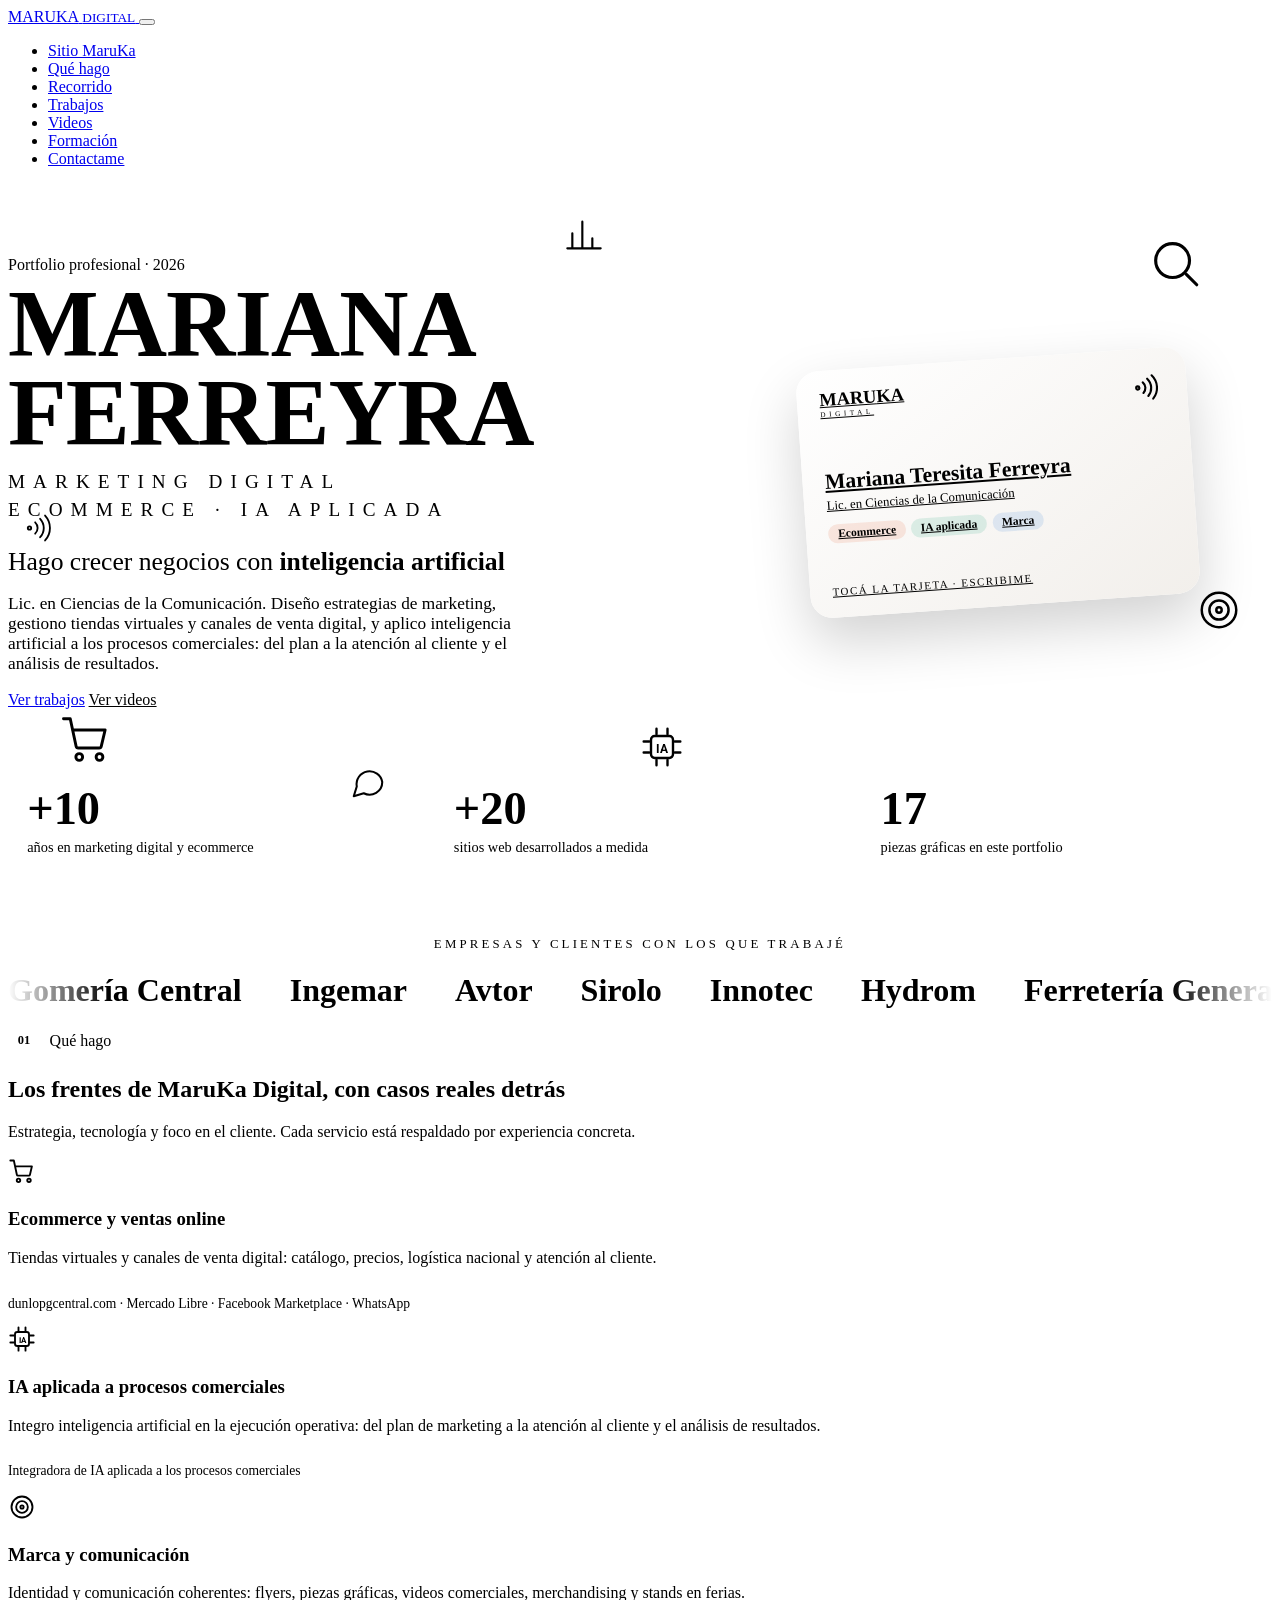
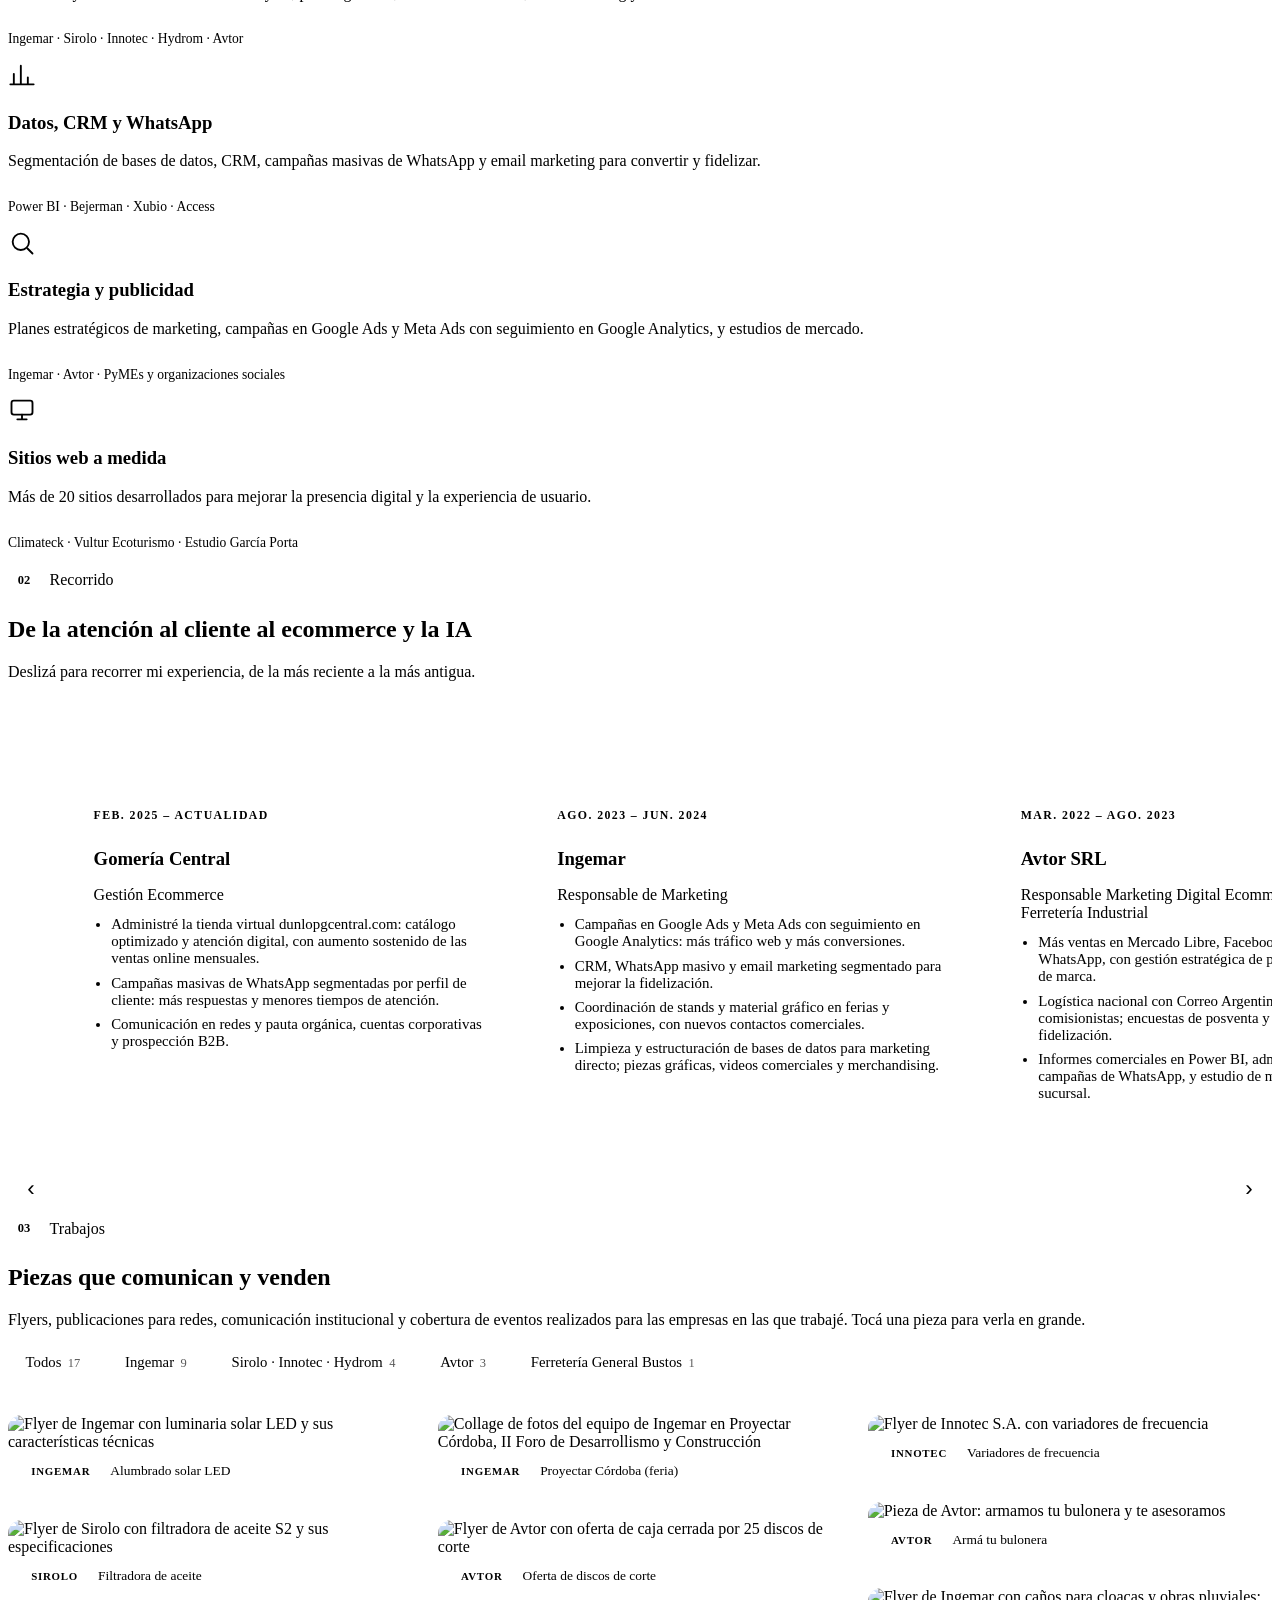
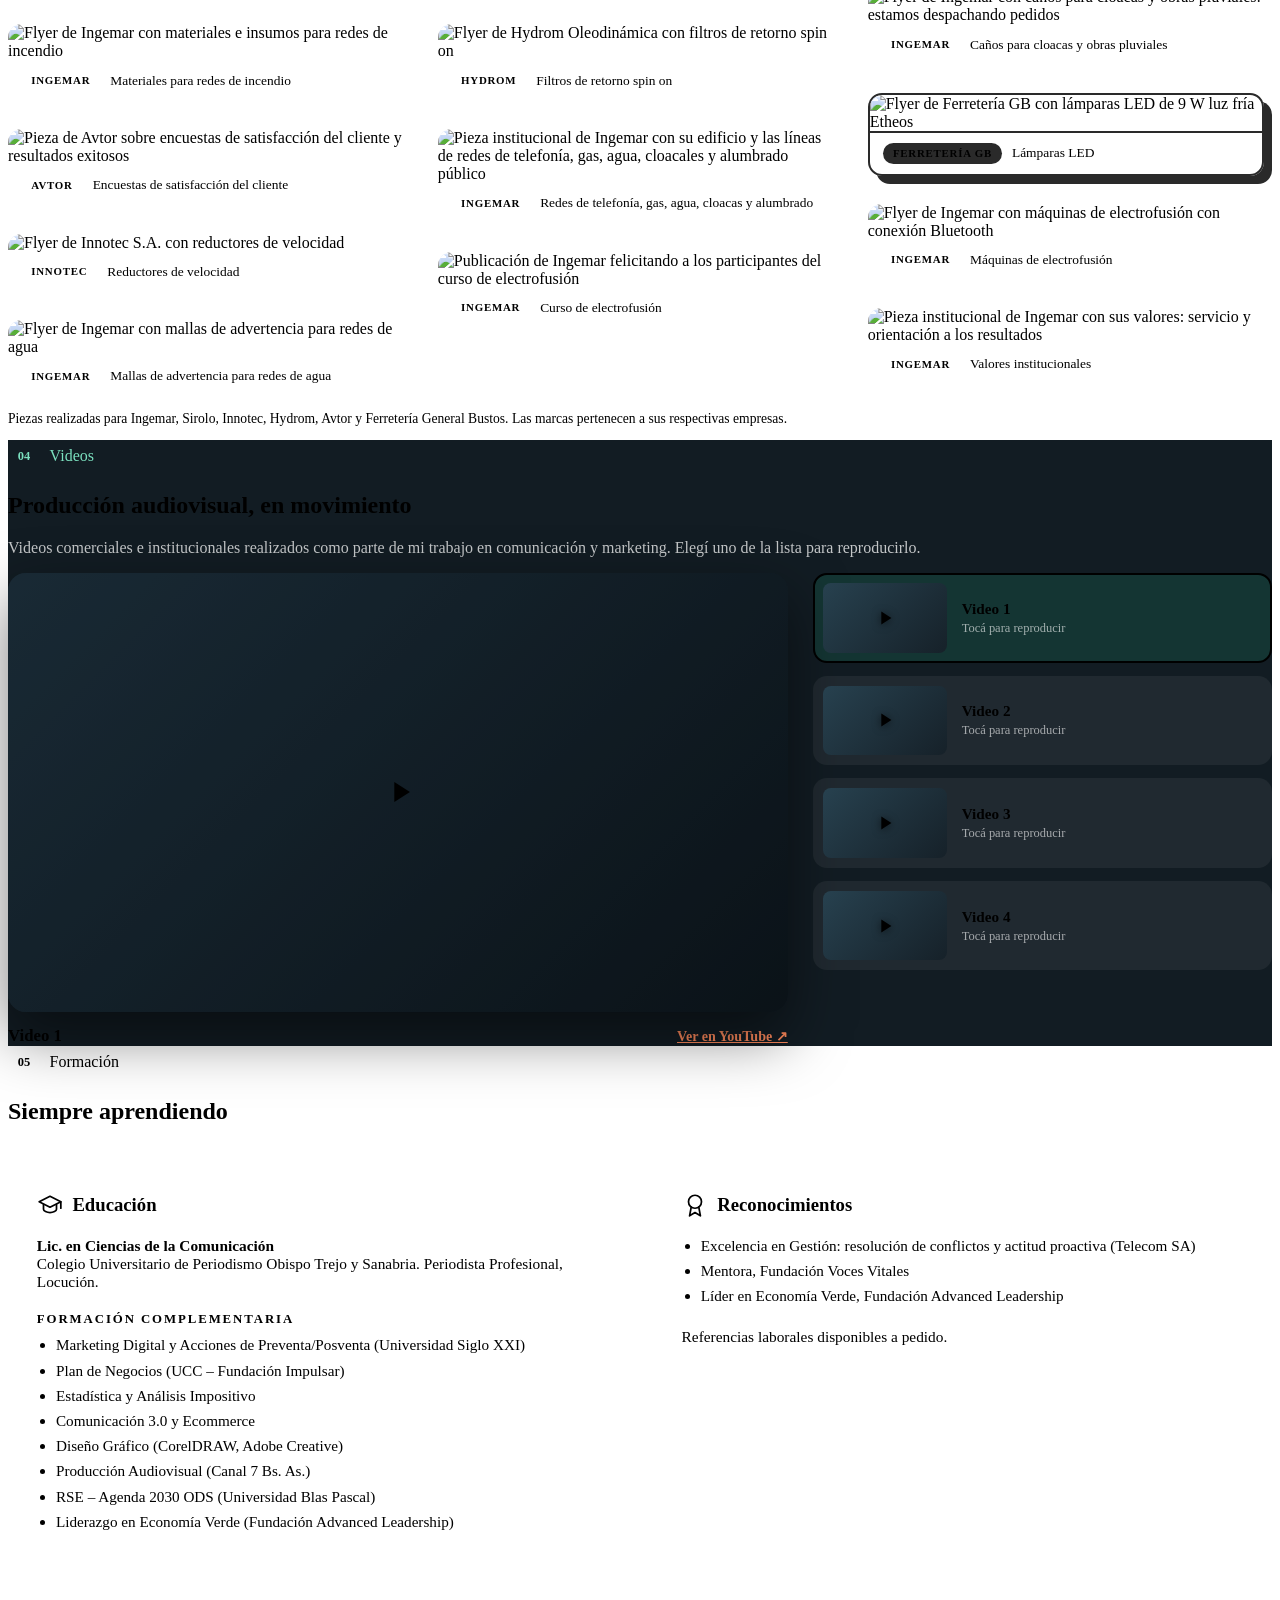
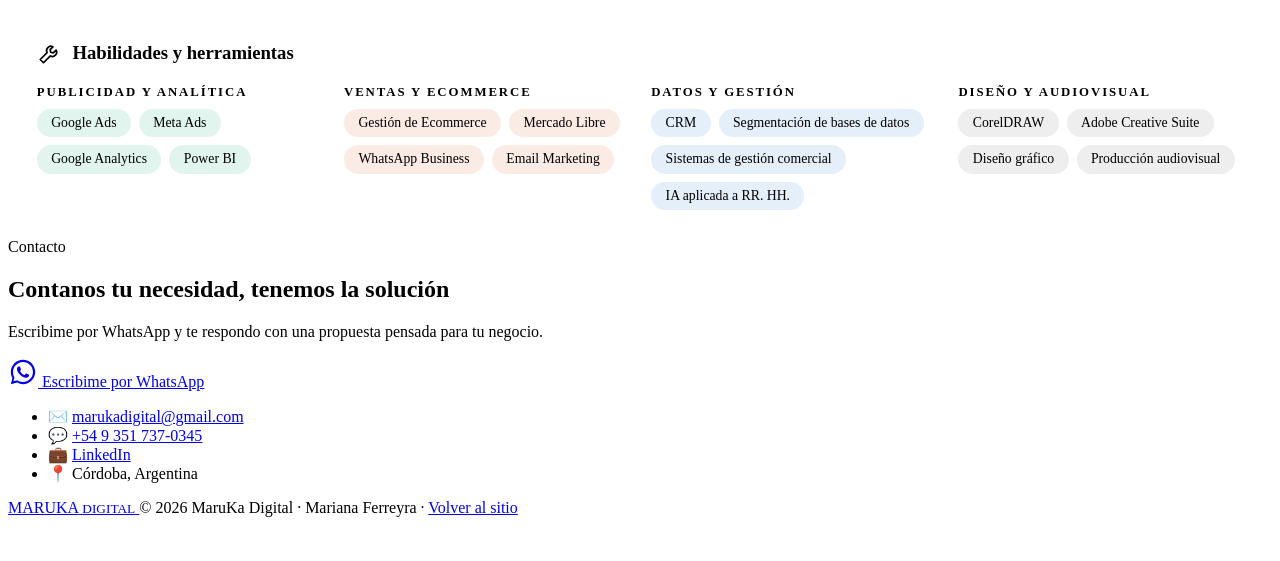
==== index.html @ 7281a9a4 "Rename portfolioOK.html to index.html" ====
<!DOCTYPE html>
<html lang="es-AR">
<head>
  <meta charset="UTF-8">
  <meta name="viewport" content="width=device-width, initial-scale=1.0">
  <title>Portfolio | Mariana Ferreyra · MaruKa Digital</title>
  <meta name="description" content="Portfolio de Mariana Teresita Ferreyra, Lic. en Ciencias de la Comunicación: ecommerce, marketing digital e inteligencia artificial aplicada a los procesos comerciales. Recorrido, trabajos y videos.">
  <meta name="theme-color" content="#1fa67a">
  <link rel="canonical" href="https://maruka.com.ar/portfolio.html">
  <link rel="icon" href="images/logo-maruka.jpg">
  <link rel="preconnect" href="https://fonts.googleapis.com">
  <link rel="preconnect" href="https://fonts.gstatic.com" crossorigin>
  <link href="https://fonts.googleapis.com/css2?family=Roboto:wght@400;500;700;800&display=swap" rel="stylesheet">
  <link rel="stylesheet" href="styles.css">
  <link rel="stylesheet" href="portfolio.css">
  <noscript><style>.aparecer { opacity: 1; transform: none; }</style></noscript>
</head>
<body>

  <!-- Íconos de línea (mismo lenguaje visual que el logo de MaruKa) -->
  <svg width="0" height="0" style="position:absolute" aria-hidden="true" focusable="false">
    <defs>
      <symbol id="i-cart" viewBox="0 0 24 24"><circle cx="9" cy="20" r="1.5"/><circle cx="18" cy="20" r="1.5"/><path d="M2 3h3l2.6 12.2a1 1 0 0 0 1 .8h9.2a1 1 0 0 0 1-.8L20.5 8H6"/></symbol>
      <symbol id="i-chip" viewBox="0 0 24 24"><rect x="6" y="6" width="12" height="12" rx="2"/><path d="M9 2v3M15 2v3M9 19v3M15 19v3M2 9h3M2 15h3M19 9h3M19 15h3"/><text x="12" y="15" text-anchor="middle" font-size="6.5" font-weight="700" font-family="Roboto, Arial, sans-serif" fill="currentColor" stroke="none">IA</text></symbol>
      <symbol id="i-target" viewBox="0 0 24 24"><circle cx="12" cy="12" r="9"/><circle cx="12" cy="12" r="5"/><circle cx="12" cy="12" r="1.4"/></symbol>
      <symbol id="i-bars" viewBox="0 0 24 24"><path d="M5 20V11M11 20V4M17 20v-6M2 20h20"/></symbol>
      <symbol id="i-search" viewBox="0 0 24 24"><circle cx="11" cy="11" r="7"/><path d="M21 21l-4.3-4.3"/></symbol>
      <symbol id="i-web" viewBox="0 0 24 24"><rect x="3" y="4" width="18" height="12" rx="2"/><path d="M8 20h8M12 16v4"/></symbol>
      <symbol id="i-chat" viewBox="0 0 24 24"><path d="M21 12a8 8 0 0 1-11.7 7.1L3 21l1.9-6.2A8 8 0 1 1 21 12z"/></symbol>
      <symbol id="i-nfc" viewBox="0 0 24 24"><circle cx="6" cy="12" r="1.2"/><path d="M10 8a5.5 5.5 0 0 1 0 8M13.5 5.5a9.5 9.5 0 0 1 0 13M17 3.2a13 13 0 0 1 0 17.6"/></symbol>
      <symbol id="i-grad" viewBox="0 0 24 24"><path d="M2 9l10-5 10 5-10 5L2 9z"/><path d="M6 11.5V16c0 1.5 3 3 6 3s6-1.5 6-3v-4.5M22 9v6"/></symbol>
      <symbol id="i-medal" viewBox="0 0 24 24"><circle cx="12" cy="9" r="6"/><path d="M8.5 14L7 22l5-3 5 3-1.5-8"/></symbol>
      <symbol id="i-tools" viewBox="0 0 24 24"><path d="M14.7 6.3a4 4 0 0 0-5.4 5.4L3 18l3 3 6.3-6.3a4 4 0 0 0 5.4-5.4l-2.6 2.6-2.4-.6-.6-2.4 2.6-2.6z"/></symbol>
    </defs>
  </svg>

  <div class="progreso" id="progreso" aria-hidden="true"></div>

  <!-- ===================== HEADER ===================== -->
  <header class="header">
    <div class="contenedor nav">
      <a href="index.html" class="logo-texto" aria-label="MaruKa Digital - Volver al sitio">
        <span class="m">MARU</span><span class="k">KA</span>
        <small>DIGITAL</small>
      </a>

      <button class="hamburguesa" id="btn-menu" aria-label="Abrir menú" aria-expanded="false" aria-controls="menu">
        <span></span><span></span><span></span>
      </button>

      <ul class="menu" id="menu">
        <li><a href="index.html">Sitio MaruKa</a></li>
        <li><a href="#hago">Qué hago</a></li>
        <li><a href="#recorrido">Recorrido</a></li>
        <li><a href="#trabajos">Trabajos</a></li>
        <li><a href="#videos">Videos</a></li>
        <li><a href="#formacion">Formación</a></li>
        <li><a href="#contacto" class="btn btn-naranja">Contactame</a></li>
      </ul>
    </div>
  </header>

  <main>

    <!-- ===================== HERO ===================== -->
    <section class="p-hero" id="inicio">
      <div class="fondo-iconos" aria-hidden="true">
        <svg class="i ico" style="--x:1%;--y:52%;--s:34px;--d:0s"><use href="#i-nfc"/></svg>
        <svg class="i ico" style="--x:44%;--y:5%;--s:40px;--d:1.2s"><use href="#i-bars"/></svg>
        <svg class="i ico" style="--x:90%;--y:8%;--s:58px;--d:.6s"><use href="#i-search"/></svg>
        <svg class="i ico" style="--x:50%;--y:86%;--s:44px;--d:2s"><use href="#i-chip"/></svg>
        <svg class="i ico" style="--x:4%;--y:84%;--s:54px;--d:1.6s"><use href="#i-cart"/></svg>
        <svg class="i ico" style="--x:94%;--y:64%;--s:46px;--d:.3s"><use href="#i-target"/></svg>
        <svg class="i ico" style="--x:27%;--y:92%;--s:38px;--d:2.6s"><use href="#i-chat"/></svg>
      </div>

      <div class="contenedor p-hero-grid">
        <div>
          <span class="etiqueta">Portfolio profesional · 2026</span>
          <h1 class="nombre"><span class="n1">MARIANA</span><span class="n2">FERREYRA</span></h1>
          <p class="espaciado v">Marketing Digital</p>
          <p class="espaciado a">Ecommerce · IA aplicada</p>

          <p class="rotador" aria-hidden="true">Hago crecer negocios con <span class="palabra c-n" id="palabra">ecommerce</span></p>
          <p class="bajada">Lic. en Ciencias de la Comunicación. Diseño estrategias de marketing, gestiono tiendas virtuales y canales de venta digital, y aplico inteligencia artificial a los procesos comerciales: del plan a la atención al cliente y el análisis de resultados.</p>

          <div class="hero-botones">
            <a href="#trabajos" class="btn btn-naranja">Ver trabajos</a>
            <a href="#videos" class="btn btn-borde">Ver videos</a>
          </div>
        </div>

        <!-- Tarjeta NFC: guiño al servicio NFC de MaruKa -->
        <div class="escena-nfc">
          <div class="tarjeta-nfc atras" aria-hidden="true"></div>
          <a class="tarjeta-nfc frente" href="https://wa.me/5493517370345?text=Hola%20Mariana%2C%20vi%20tu%20portfolio" target="_blank" rel="noopener" aria-label="Tarjeta de contacto de Mariana Ferreyra: escribir por WhatsApp">
            <span class="tn-top">
              <span class="logo-mini"><span class="m">MARU</span><span class="k">KA</span><small>DIGITAL</small></span>
              <span class="nfc-wrap"><svg class="i"><use href="#i-nfc"/></svg></span>
            </span>
            <span>
              <span class="tn-nombre">Mariana Teresita Ferreyra</span>
              <span class="tn-rol">Lic. en Ciencias de la Comunicación</span>
              <span class="tn-tags"><i>Ecommerce</i><i>IA aplicada</i><i>Marca</i></span>
            </span>
            <span class="tn-pie">Tocá la tarjeta · escribime</span>
          </a>
        </div>
      </div>
    </section>

    <!-- ===================== NÚMEROS ===================== -->
    <section class="numeros">
      <div class="contenedor stats aparecer">
        <div class="stat"><strong data-cuenta="10" data-mas>10</strong><span>años en marketing digital y ecommerce</span></div>
        <div class="stat"><strong data-cuenta="20" data-mas>20</strong><span>sitios web desarrollados a medida</span></div>
        <div class="stat"><strong data-cuenta="17">17</strong><span>piezas gráficas en este portfolio</span></div>
      </div>
    </section>

    <!-- ===================== CINTA DE EMPRESAS ===================== -->
    <section class="cinta" aria-label="Empresas y clientes con los que trabajé">
      <p class="rotulo">Empresas y clientes con los que trabajé</p>
      <div class="cinta-ventana">
        <div class="cinta-pista" id="cinta-pista">
          <span>Gomería Central</span>
          <span>Ingemar</span>
          <span>Avtor</span>
          <span>Sirolo</span>
          <span>Innotec</span>
          <span>Hydrom</span>
          <span>Ferretería General Bustos</span>
          <span>Telecom SA</span>
        </div>
      </div>
    </section>

    <!-- ===================== QUÉ HAGO ===================== -->
    <section class="seccion" id="hago">
      <div class="contenedor">
        <div class="titulo-seccion aparecer">
          <span class="etiqueta num"><b>01</b> Qué hago</span>
          <h2>Los frentes de MaruKa Digital, con <span class="resalte-n">casos reales</span> detrás</h2>
          <p>Estrategia, tecnología y foco en el cliente. Cada servicio está respaldado por experiencia concreta.</p>
        </div>

        <div class="grilla-servicios">
          <article class="tarjeta aparecer">
            <div class="icono" aria-hidden="true"><svg class="i"><use href="#i-cart"/></svg></div>
            <h3>Ecommerce y ventas online</h3>
            <p>Tiendas virtuales y canales de venta digital: catálogo, precios, logística nacional y atención al cliente.</p>
            <p class="donde">dunlopgcentral.com · Mercado Libre · Facebook Marketplace · WhatsApp</p>
          </article>

          <article class="tarjeta aparecer">
            <div class="icono" aria-hidden="true"><svg class="i"><use href="#i-chip"/></svg></div>
            <h3>IA aplicada a procesos comerciales</h3>
            <p>Integro inteligencia artificial en la ejecución operativa: del plan de marketing a la atención al cliente y el análisis de resultados.</p>
            <p class="donde">Integradora de IA aplicada a los procesos comerciales</p>
          </article>

          <article class="tarjeta aparecer">
            <div class="icono" aria-hidden="true"><svg class="i"><use href="#i-target"/></svg></div>
            <h3>Marca y comunicación</h3>
            <p>Identidad y comunicación coherentes: flyers, piezas gráficas, videos comerciales, merchandising y stands en ferias.</p>
            <p class="donde">Ingemar · Sirolo · Innotec · Hydrom · Avtor</p>
          </article>

          <article class="tarjeta aparecer">
            <div class="icono" aria-hidden="true"><svg class="i"><use href="#i-bars"/></svg></div>
            <h3>Datos, CRM y WhatsApp</h3>
            <p>Segmentación de bases de datos, CRM, campañas masivas de WhatsApp y email marketing para convertir y fidelizar.</p>
            <p class="donde">Power BI · Bejerman · Xubio · Access</p>
          </article>

          <article class="tarjeta aparecer">
            <div class="icono" aria-hidden="true"><svg class="i"><use href="#i-search"/></svg></div>
            <h3>Estrategia y publicidad</h3>
            <p>Planes estratégicos de marketing, campañas en Google Ads y Meta Ads con seguimiento en Google Analytics, y estudios de mercado.</p>
            <p class="donde">Ingemar · Avtor · PyMEs y organizaciones sociales</p>
          </article>

          <article class="tarjeta aparecer">
            <div class="icono" aria-hidden="true"><svg class="i"><use href="#i-web"/></svg></div>
            <h3>Sitios web a medida</h3>
            <p>Más de 20 sitios desarrollados para mejorar la presencia digital y la experiencia de usuario.</p>
            <p class="donde">Climateck · Vultur Ecoturismo · Estudio García Porta</p>
          </article>
        </div>
      </div>
    </section>

    <!-- ===================== RECORRIDO ===================== -->
    <section class="seccion alt" id="recorrido">
      <div class="contenedor">
        <div class="titulo-seccion aparecer">
          <span class="etiqueta num"><b>02</b> Recorrido</span>
          <h2>De la atención al cliente al <span class="resalte-v">ecommerce</span> y la <span class="resalte-a">IA</span></h2>
          <p>Deslizá para recorrer mi experiencia, de la más reciente a la más antigua.</p>
        </div>
      </div>

      <div class="riel" id="riel" tabindex="0" role="region" aria-label="Experiencia profesional, deslizable">
          <article class="hito-r">
            <span class="anio">2025</span>
            <span class="fecha">Feb. 2025 – Actualidad</span>
            <h3>Gomería Central</h3>
            <p class="cargo">Gestión Ecommerce</p>
            <ul>
              <li>Administré la tienda virtual dunlopgcentral.com: catálogo optimizado y atención digital, con aumento sostenido de las ventas online mensuales.</li>
              <li>Campañas masivas de WhatsApp segmentadas por perfil de cliente: más respuestas y menores tiempos de atención.</li>
              <li>Comunicación en redes y pauta orgánica, cuentas corporativas y prospección B2B.</li>
            </ul>
          </article>

          <article class="hito-r">
            <span class="anio">2023</span>
            <span class="fecha">Ago. 2023 – Jun. 2024</span>
            <h3>Ingemar</h3>
            <p class="cargo">Responsable de Marketing</p>
            <ul>
              <li>Campañas en Google Ads y Meta Ads con seguimiento en Google Analytics: más tráfico web y más conversiones.</li>
              <li>CRM, WhatsApp masivo y email marketing segmentado para mejorar la fidelización.</li>
              <li>Coordinación de stands y material gráfico en ferias y exposiciones, con nuevos contactos comerciales.</li>
              <li>Limpieza y estructuración de bases de datos para marketing directo; piezas gráficas, videos comerciales y merchandising.</li>
            </ul>
          </article>

          <article class="hito-r">
            <span class="anio">2022</span>
            <span class="fecha">Mar. 2022 – Ago. 2023</span>
            <h3>Avtor SRL</h3>
            <p class="cargo">Responsable Marketing Digital Ecommerce · Bulonera y Ferretería Industrial</p>
            <ul>
              <li>Más ventas en Mercado Libre, Facebook Marketplace y WhatsApp, con gestión estratégica de precios y comunicación de marca.</li>
              <li>Logística nacional con Correo Argentino, Andreani y comisionistas; encuestas de posventa y acciones de fidelización.</li>
              <li>Informes comerciales en Power BI, administración del CRM y campañas de WhatsApp, y estudio de mercado para una nueva sucursal.</li>
            </ul>
          </article>

          <article class="hito-r">
            <span class="anio">2020</span>
            <span class="fecha">Ago. 2020 – Dic. 2021</span>
            <h3>Sirolo SA · Innotec SA · Hydrom SRL</h3>
            <p class="cargo">Marketing Digital Ecommerce</p>
            <ul>
              <li>Identidad de marca y presencia digital: flyers, videos comerciales y actualización constante de la web.</li>
              <li>Atención personalizada y gestión de base de datos en Bejerman para retener a las grandes cuentas.</li>
              <li>Logística nacional con Correo Argentino y Andreani.</li>
            </ul>
          </article>

          <article class="hito-r">
            <span class="anio">2018</span>
            <span class="fecha">2018 – Ago. 2020</span>
            <h3>Ferretería General Bustos</h3>
            <p class="cargo">Distribuidora Ferretera PZ · Marketing Digital Ecommerce</p>
            <ul>
              <li>Estrategia de precios y gestión del sistema Xubio para aumentar la rentabilidad.</li>
              <li>Flyers y comunicación visual coherente que elevaron la conversión de las campañas promocionales.</li>
              <li>Coordinación de envíos nacionales con Correo Argentino y Andreani.</li>
            </ul>
          </article>

          <article class="hito-r">
            <span class="anio">2012</span>
            <span class="fecha">2012 – Actualidad</span>
            <h3>Maruka Digital</h3>
            <p class="cargo">Consultora freelance en Comunicación y Marketing Digital, en paralelo a roles de dependencia</p>
            <ul>
              <li>Sitios web a medida para más de 20 clientes (Climateck, Vultur Ecoturismo, Estudio García Porta, entre otros).</li>
              <li>Planes estratégicos de comunicación y marketing para PyMEs y organizaciones sociales, con mejora del engagement digital.</li>
              <li>CRM y bases de datos en Access para Industrias Sur; manuales de roles, funciones y procedimientos.</li>
            </ul>
          </article>

          <article class="hito-r">
            <span class="anio">1996</span>
            <span class="fecha">1996 – 2011</span>
            <h3>Telecom SA</h3>
            <p class="cargo">Sector Administrativo / Atención al Cliente</p>
            <ul>
              <li>Auditoría y distribución logística nacional, con análisis estadístico y reportes que redujeron errores.</li>
              <li>Proyectos de mejora continua: Voz del Cliente, Equipo de Calidad y Focus Comunicacional.</li>
              <li>Sistemas en Access para automatizar reportes y reducir el tiempo de procesamiento.</li>
            </ul>
          </article>
      </div>

      <div class="contenedor">
        <div class="riel-controles">
          <button type="button" id="riel-ant" aria-label="Anterior">‹</button>
          <div class="riel-barra" aria-hidden="true"><i id="riel-prog"></i></div>
          <button type="button" id="riel-sig" aria-label="Siguiente">›</button>
        </div>
      </div>
    </section>

    <!-- ===================== TRABAJOS ===================== -->
    <section class="seccion" id="trabajos">
      <div class="contenedor">
        <div class="titulo-seccion aparecer">
          <span class="etiqueta num"><b>03</b> Trabajos</span>
          <h2>Piezas que <span class="resalte-n">comunican</span> y venden</h2>
          <p>Flyers, publicaciones para redes, comunicación institucional y cobertura de eventos realizados para las empresas en las que trabajé. Tocá una pieza para verla en grande.</p>
        </div>

        <div class="filtros" role="group" aria-label="Filtrar trabajos por empresa">
          <button type="button" class="filtro" data-filtro="todos" aria-pressed="true">Todos</button>
          <button type="button" class="filtro" data-filtro="ingemar" aria-pressed="false">Ingemar</button>
          <button type="button" class="filtro" data-filtro="innotec" aria-pressed="false">Sirolo · Innotec · Hydrom</button>
          <button type="button" class="filtro" data-filtro="avtor" aria-pressed="false">Avtor</button>
          <button type="button" class="filtro" data-filtro="gb" aria-pressed="false">Ferretería General Bustos</button>
        </div>

        <div class="galeria" id="galeria">
          <button type="button" class="pieza" data-cat="ingemar" data-titulo="Ingemar · Alumbrado solar LED">
            <img src="images/portfolio/ingemar-solar-led.jpg" width="559" height="559" loading="lazy" alt="Flyer de Ingemar con luminaria solar LED y sus características técnicas">
            <span class="pie-pieza"><b class="chip-emp">Ingemar</b><span>Alumbrado solar LED</span></span>
          </button>
          <button type="button" class="pieza" data-cat="innotec" data-titulo="Sirolo · Filtradora de aceite">
            <img src="images/portfolio/sirolo-filtradora-aceite.jpg" width="1080" height="1080" loading="lazy" alt="Flyer de Sirolo con filtradora de aceite S2 y sus especificaciones">
            <span class="pie-pieza"><b class="chip-emp">Sirolo</b><span>Filtradora de aceite</span></span>
          </button>
          <button type="button" class="pieza" data-cat="ingemar" data-titulo="Ingemar · Materiales para redes de incendio">
            <img src="images/portfolio/ingemar-redes-incendio.jpg" width="560" height="563" loading="lazy" alt="Flyer de Ingemar con materiales e insumos para redes de incendio">
            <span class="pie-pieza"><b class="chip-emp">Ingemar</b><span>Materiales para redes de incendio</span></span>
          </button>
          <button type="button" class="pieza" data-cat="avtor" data-titulo="Avtor · Encuestas de satisfacción del cliente">
            <img src="images/portfolio/avtor-encuestas-satisfaccion.jpg" width="456" height="455" loading="lazy" alt="Pieza de Avtor sobre encuestas de satisfacción del cliente y resultados exitosos">
            <span class="pie-pieza"><b class="chip-emp">Avtor</b><span>Encuestas de satisfacción del cliente</span></span>
          </button>
          <button type="button" class="pieza" data-cat="innotec" data-titulo="Innotec · Reductores de velocidad">
            <img src="images/portfolio/innotec-reductores-velocidad.jpg" width="1080" height="1080" loading="lazy" alt="Flyer de Innotec S.A. con reductores de velocidad">
            <span class="pie-pieza"><b class="chip-emp">Innotec</b><span>Reductores de velocidad</span></span>
          </button>
          <button type="button" class="pieza" data-cat="ingemar" data-titulo="Ingemar · Mallas de advertencia para redes de agua">
            <img src="images/portfolio/ingemar-mallas-advertencia.jpg" width="559" height="558" loading="lazy" alt="Flyer de Ingemar con mallas de advertencia para redes de agua">
            <span class="pie-pieza"><b class="chip-emp">Ingemar</b><span>Mallas de advertencia para redes de agua</span></span>
          </button>
          <button type="button" class="pieza" data-cat="ingemar" data-titulo="Ingemar · Proyectar Córdoba, Foro de Desarrollismo y Construcción">
            <img src="images/portfolio/ingemar-proyectar-cordoba.jpg" width="1080" height="1080" loading="lazy" alt="Collage de fotos del equipo de Ingemar en Proyectar Córdoba, II Foro de Desarrollismo y Construcción">
            <span class="pie-pieza"><b class="chip-emp">Ingemar</b><span>Proyectar Córdoba (feria)</span></span>
          </button>
          <button type="button" class="pieza" data-cat="avtor" data-titulo="Avtor · Oferta de discos de corte">
            <img src="images/portfolio/avtor-discos-oferta.jpg" width="611" height="615" loading="lazy" alt="Flyer de Avtor con oferta de caja cerrada por 25 discos de corte">
            <span class="pie-pieza"><b class="chip-emp">Avtor</b><span>Oferta de discos de corte</span></span>
          </button>
          <button type="button" class="pieza" data-cat="innotec" data-titulo="Hydrom · Filtros de retorno spin on">
            <img src="images/portfolio/hydrom-filtros-retorno.jpg" width="1080" height="1080" loading="lazy" alt="Flyer de Hydrom Oleodinámica con filtros de retorno spin on">
            <span class="pie-pieza"><b class="chip-emp">Hydrom</b><span>Filtros de retorno spin on</span></span>
          </button>
          <button type="button" class="pieza" data-cat="ingemar" data-titulo="Ingemar · Redes de telefonía, gas, agua, cloacas y alumbrado público">
            <img src="images/portfolio/ingemar-redes-servicios.jpg" width="562" height="561" loading="lazy" alt="Pieza institucional de Ingemar con su edificio y las líneas de redes de telefonía, gas, agua, cloacales y alumbrado público">
            <span class="pie-pieza"><b class="chip-emp">Ingemar</b><span>Redes de telefonía, gas, agua, cloacas y alumbrado</span></span>
          </button>
          <button type="button" class="pieza" data-cat="ingemar" data-titulo="Ingemar · Curso de electrofusión">
            <img src="images/portfolio/ingemar-curso-electrofusion.jpg" width="555" height="563" loading="lazy" alt="Publicación de Ingemar felicitando a los participantes del curso de electrofusión">
            <span class="pie-pieza"><b class="chip-emp">Ingemar</b><span>Curso de electrofusión</span></span>
          </button>
          <button type="button" class="pieza" data-cat="innotec" data-titulo="Innotec · Variadores de frecuencia">
            <img src="images/portfolio/innotec-variadores-frecuencia.jpg" width="1080" height="1080" loading="lazy" alt="Flyer de Innotec S.A. con variadores de frecuencia">
            <span class="pie-pieza"><b class="chip-emp">Innotec</b><span>Variadores de frecuencia</span></span>
          </button>
          <button type="button" class="pieza" data-cat="avtor" data-titulo="Avtor · Armá tu bulonera y te asesoramos">
            <img src="images/portfolio/avtor-bulonera.jpg" width="447" height="395" loading="lazy" alt="Pieza de Avtor: armamos tu bulonera y te asesoramos">
            <span class="pie-pieza"><b class="chip-emp">Avtor</b><span>Armá tu bulonera</span></span>
          </button>
          <button type="button" class="pieza" data-cat="ingemar" data-titulo="Ingemar · Caños para cloacas y obras pluviales">
            <img src="images/portfolio/ingemar-canos-despacho.jpg" width="553" height="553" loading="lazy" alt="Flyer de Ingemar con caños para cloacas y obras pluviales: estamos despachando pedidos">
            <span class="pie-pieza"><b class="chip-emp">Ingemar</b><span>Caños para cloacas y obras pluviales</span></span>
          </button>
          <button type="button" class="pieza" data-cat="gb" data-titulo="Ferretería General Bustos · Lámparas LED">
            <img src="images/portfolio/ferreteria-gb-lamparas-led.jpg" width="558" height="547" loading="lazy" alt="Flyer de Ferretería GB con lámparas LED de 9 W luz fría Etheos">
            <span class="pie-pieza"><b class="chip-emp">Ferretería GB</b><span>Lámparas LED</span></span>
          </button>
          <button type="button" class="pieza" data-cat="ingemar" data-titulo="Ingemar · Máquinas de electrofusión">
            <img src="images/portfolio/ingemar-maquinas-electrofusion.jpg" width="560" height="557" loading="lazy" alt="Flyer de Ingemar con máquinas de electrofusión con conexión Bluetooth">
            <span class="pie-pieza"><b class="chip-emp">Ingemar</b><span>Máquinas de electrofusión</span></span>
          </button>
          <button type="button" class="pieza" data-cat="ingemar" data-titulo="Ingemar · Valores institucionales">
            <img src="images/portfolio/ingemar-valores.jpg" width="561" height="560" loading="lazy" alt="Pieza institucional de Ingemar con sus valores: servicio y orientación a los resultados">
            <span class="pie-pieza"><b class="chip-emp">Ingemar</b><span>Valores institucionales</span></span>
          </button>
        </div>
        <p class="nota-galeria">Piezas realizadas para Ingemar, Sirolo, Innotec, Hydrom, Avtor y Ferretería General Bustos. Las marcas pertenecen a sus respectivas empresas.</p>
      </div>
    </section>

    <!-- ===================== VIDEOS ===================== -->
    <section class="seccion cine" id="videos">
      <div class="contenedor">
        <div class="titulo-seccion aparecer">
          <span class="etiqueta num"><b>04</b> Videos</span>
          <h2>Producción audiovisual, <span class="resalte-n">en movimiento</span></h2>
          <p>Videos comerciales e institucionales realizados como parte de mi trabajo en comunicación y marketing. Elegí uno de la lista para reproducirlo.</p>
        </div>

        <div class="cine-grid">
          <div>
            <div class="escenario" id="escenario"></div>
            <div class="escenario-pie">
              <h3 id="esc-titulo">Video 1</h3>
              <a id="esc-link" href="https://www.youtube.com/watch?v=fNyZ8iuiRUo" target="_blank" rel="noopener">Ver en YouTube ↗</a>
            </div>
          </div>
          <div class="lista-videos" id="lista-videos"></div>
        </div>

        <noscript>
          <p>
            <a href="https://www.youtube.com/watch?v=fNyZ8iuiRUo">Video 1</a> ·
            <a href="https://www.youtube.com/watch?v=bjr2ndTxc5Y">Video 2</a> ·
            <a href="https://www.youtube.com/watch?v=1-YiWWEpB54&amp;list=PLLiIIien32a4uFKto8Ex1r9Xo9L8sq63g">Video 3</a> ·
            <a href="https://www.youtube.com/watch?v=DpRk0O8Tik8&amp;list=PLLiIIien32a5lxJmV0-Bqfl-3iA4ZlEX7">Video 4</a>
          </p>
        </noscript>
      </div>
    </section>

    <!-- ===================== FORMACIÓN ===================== -->
    <section class="seccion" id="formacion">
      <div class="contenedor">
        <div class="titulo-seccion aparecer">
          <span class="etiqueta num"><b>05</b> Formación</span>
          <h2>Siempre <span class="resalte-a">aprendiendo</span></h2>
        </div>

        <div class="formacion">
          <div class="bloque aparecer">
            <h3><svg class="i" aria-hidden="true"><use href="#i-grad"/></svg> Educación</h3>
            <p><strong>Lic. en Ciencias de la Comunicación</strong><br>Colegio Universitario de Periodismo Obispo Trejo y Sanabria. Periodista Profesional, Locución.</p>
            <h4>Formación complementaria</h4>
            <ul>
              <li>Marketing Digital y Acciones de Preventa/Posventa (Universidad Siglo XXI)</li>
              <li>Plan de Negocios (UCC – Fundación Impulsar)</li>
              <li>Estadística y Análisis Impositivo</li>
              <li>Comunicación 3.0 y Ecommerce</li>
              <li>Diseño Gráfico (CorelDRAW, Adobe Creative)</li>
              <li>Producción Audiovisual (Canal 7 Bs. As.)</li>
              <li>RSE – Agenda 2030 ODS (Universidad Blas Pascal)</li>
              <li>Liderazgo en Economía Verde (Fundación Advanced Leadership)</li>
            </ul>
          </div>

          <div class="bloque aparecer">
            <h3><svg class="i" aria-hidden="true"><use href="#i-medal"/></svg> Reconocimientos</h3>
            <ul>
              <li>Excelencia en Gestión: resolución de conflictos y actitud proactiva (Telecom SA)</li>
              <li>Mentora, Fundación Voces Vitales</li>
              <li>Líder en Economía Verde, Fundación Advanced Leadership</li>
            </ul>
            <p style="margin-top:1.4rem;">Referencias laborales disponibles a pedido.</p>
          </div>

          <div class="bloque ancho aparecer">
            <h3><svg class="i" aria-hidden="true"><use href="#i-tools"/></svg> Habilidades y herramientas</h3>
            <div class="grupo-habilidades">
              <div>
                <h4>Publicidad y analítica</h4>
                <ul class="chips">
                  <li>Google Ads</li>
                  <li>Meta Ads</li>
                  <li>Google Analytics</li>
                  <li>Power BI</li>
                </ul>
              </div>
              <div>
                <h4>Ventas y ecommerce</h4>
                <ul class="chips">
                  <li>Gestión de Ecommerce</li>
                  <li>Mercado Libre</li>
                  <li>WhatsApp Business</li>
                  <li>Email Marketing</li>
                </ul>
              </div>
              <div>
                <h4>Datos y gestión</h4>
                <ul class="chips">
                  <li>CRM</li>
                  <li>Segmentación de bases de datos</li>
                  <li>Sistemas de gestión comercial</li>
                  <li>IA aplicada a RR. HH.</li>
                </ul>
              </div>
              <div>
                <h4>Diseño y audiovisual</h4>
                <ul class="chips">
                  <li>CorelDRAW</li>
                  <li>Adobe Creative Suite</li>
                  <li>Diseño gráfico</li>
                  <li>Producción audiovisual</li>
                </ul>
              </div>
            </div>
          </div>
        </div>
      </div>
    </section>

    <!-- ===================== CONTACTO ===================== -->
    <section class="seccion contacto" id="contacto">
      <div class="contenedor contacto-centro aparecer">
        <span class="etiqueta">Contacto</span>
        <h2>Contanos tu necesidad, tenemos la solución</h2>
        <p>Escribime por WhatsApp y te respondo con una propuesta pensada para tu negocio.</p>

        <a class="btn-whatsapp" href="https://wa.me/5493517370345?text=Hola%20Mariana%2C%20vi%20tu%20portfolio%20y%20quiero%20contarte%20mi%20necesidad" target="_blank" rel="noopener">
          <svg viewBox="0 0 32 32" width="30" height="30" aria-hidden="true" fill="currentColor">
            <path d="M16.003 3C8.83 3 3 8.83 3 16c0 2.29.6 4.52 1.74 6.49L3 29l6.7-1.72A12.94 12.94 0 0 0 16.003 29C23.17 29 29 23.17 29 16S23.17 3 16.003 3Zm0 23.6c-2.03 0-4.01-.55-5.74-1.58l-.41-.25-3.98 1.02 1.06-3.88-.27-.43A10.57 10.57 0 0 1 5.4 16c0-5.9 4.8-10.6 10.6-10.6S26.6 10.1 26.6 16s-4.7 10.6-10.6 10.6Zm5.82-7.94c-.32-.16-1.88-.93-2.17-1.03-.29-.11-.5-.16-.71.16-.21.32-.82 1.03-1 1.24-.18.21-.37.24-.69.08-.32-.16-1.35-.5-2.57-1.59-.95-.85-1.59-1.9-1.78-2.22-.18-.32-.02-.49.14-.65.14-.14.32-.37.48-.56.16-.18.21-.32.32-.53.11-.21.05-.4-.03-.56-.08-.16-.71-1.72-.98-2.35-.26-.62-.52-.53-.71-.54l-.61-.01c-.21 0-.56.08-.85.4-.29.32-1.11 1.08-1.11 2.64s1.14 3.06 1.3 3.27c.16.21 2.24 3.42 5.43 4.8.76.33 1.35.52 1.81.67.76.24 1.45.21 2 .13.61-.09 1.88-.77 2.14-1.51.27-.74.27-1.37.19-1.51-.08-.13-.29-.21-.61-.37Z"/>
          </svg>
          Escribime por WhatsApp
        </a>

        <ul class="datos-contacto">
          <li>✉️ <a href="mailto:marukadigital@gmail.com">marukadigital@gmail.com</a></li>
          <li>💬 <a href="https://wa.me/5493517370345" target="_blank" rel="noopener">+54 9 351 737-0345</a></li>
          <li>💼 <a href="https://www.linkedin.com/in/marianateresitaferreyra" target="_blank" rel="noopener">LinkedIn</a></li>
          <li>📍 Córdoba, Argentina</li>
        </ul>
      </div>
    </section>

  </main>

  <!-- ===================== FOOTER ===================== -->
  <footer class="footer">
    <div class="contenedor footer-inner">
      <a href="index.html" class="logo-texto" aria-label="MaruKa Digital - Volver al sitio">
        <span class="m">MARU</span><span class="k">KA</span>
        <small>DIGITAL</small>
      </a>
      <span>© <span id="anio"></span> MaruKa Digital · Mariana Ferreyra · <a href="index.html">Volver al sitio</a></span>
    </div>
  </footer>

  <!-- Visor de imágenes -->
  <div class="lightbox" id="lightbox" role="dialog" aria-modal="true" aria-label="Visor de imágenes" hidden>
    <button type="button" class="cerrar" id="lb-cerrar" aria-label="Cerrar">×</button>
    <button type="button" class="anterior" id="lb-ant" aria-label="Imagen anterior">‹</button>
    <img id="lb-img" alt="">
    <button type="button" class="siguiente" id="lb-sig" aria-label="Imagen siguiente">›</button>
    <div class="pie" id="lb-pie"></div>
  </div>

  <!-- Botón flotante de WhatsApp -->
  <a class="whatsapp" href="https://wa.me/5493517370345" target="_blank" rel="noopener" aria-label="Escribime por WhatsApp"><svg viewBox="0 0 32 32" width="32" height="32" aria-hidden="true" fill="#fff"><path d="M16.003 3C8.83 3 3 8.83 3 16c0 2.29.6 4.52 1.74 6.49L3 29l6.7-1.72A12.94 12.94 0 0 0 16.003 29C23.17 29 29 23.17 29 16S23.17 3 16.003 3Zm0 23.6c-2.03 0-4.01-.55-5.74-1.58l-.41-.25-3.98 1.02 1.06-3.88-.27-.43A10.57 10.57 0 0 1 5.4 16c0-5.9 4.8-10.6 10.6-10.6S26.6 10.1 26.6 16s-4.7 10.6-10.6 10.6Zm5.82-7.94c-.32-.16-1.88-.93-2.17-1.03-.29-.11-.5-.16-.71.16-.21.32-.82 1.03-1 1.24-.18.21-.37.24-.69.08-.32-.16-1.35-.5-2.57-1.59-.95-.85-1.59-1.9-1.78-2.22-.18-.32-.02-.49.14-.65.14-.14.32-.37.48-.56.16-.18.21-.32.32-.53.11-.21.05-.4-.03-.56-.08-.16-.71-1.72-.98-2.35-.26-.62-.52-.53-.71-.54l-.61-.01c-.21 0-.56.08-.85.4-.29.32-1.11 1.08-1.11 2.64s1.14 3.06 1.3 3.27c.16.21 2.24 3.42 5.43 4.8.76.33 1.35.52 1.81.67.76.24 1.45.21 2 .13.61-.09 1.88-.77 2.14-1.51.27-.74.27-1.37.19-1.51-.08-.13-.29-.21-.61-.37Z"/></svg></a>

  <script>
    const reduce = window.matchMedia('(prefers-reduced-motion: reduce)').matches;

    // ---------- Menú móvil ----------
    const btn = document.getElementById('btn-menu');
    const menu = document.getElementById('menu');
    btn.addEventListener('click', () => {
      const abierto = menu.classList.toggle('abierto');
      btn.setAttribute('aria-expanded', abierto);
    });
    menu.querySelectorAll('a').forEach(a =>
      a.addEventListener('click', () => {
        menu.classList.remove('abierto');
        btn.setAttribute('aria-expanded', 'false');
      })
    );

    // ---------- Año del footer ----------
    document.getElementById('anio').textContent = new Date().getFullYear();

    // ---------- Barra de progreso de lectura ----------
    const progreso = document.getElementById('progreso');
    function actualizarProgreso() {
      const h = document.documentElement;
      const total = h.scrollHeight - h.clientHeight;
      progreso.style.width = (total > 0 ? (h.scrollTop / total) * 100 : 0) + '%';
    }
    window.addEventListener('scroll', actualizarProgreso, { passive: true });
    actualizarProgreso();

    // ---------- Aparición al hacer scroll ----------
    const items = document.querySelectorAll('.aparecer');
    if ('IntersectionObserver' in window) {
      const obs = new IntersectionObserver((entradas) => {
        entradas.forEach(e => {
          if (e.isIntersecting) {
            e.target.classList.add('visible');
            obs.unobserve(e.target);
          }
        });
      }, { threshold: 0.08 });
      items.forEach(el => obs.observe(el));
    } else {
      items.forEach(el => el.classList.add('visible'));
    }

    // ---------- Números que cuentan ----------
    function contar(el) {
      const fin = Number(el.dataset.cuenta);
      let t0 = null;
      el.textContent = '0';
      function paso(t) {
        if (!t0) t0 = t;
        const p = Math.min((t - t0) / 1400, 1);
        el.textContent = Math.round(fin * (1 - Math.pow(1 - p, 3)));
        if (p < 1) requestAnimationFrame(paso);
      }
      requestAnimationFrame(paso);
    }
    if (!reduce && 'IntersectionObserver' in window) {
      const obsN = new IntersectionObserver((entradas) => {
        entradas.forEach(e => {
          if (e.isIntersecting) { contar(e.target); obsN.unobserve(e.target); }
        });
      }, { threshold: 0.6 });
      document.querySelectorAll('[data-cuenta]').forEach(el => obsN.observe(el));
    }

    // ---------- Palabra que rota en el hero ----------
    const palabra = document.getElementById('palabra');
    const palabras = [
      ['ecommerce', 'c-n'], ['inteligencia artificial', 'c-v'], ['marca y comunicación', 'c-a'],
      ['datos y CRM', 'c-n'], ['WhatsApp', 'c-v'], ['sitios web a medida', 'c-a']
    ];
    let k = 0;
    if (!reduce) {
      setInterval(() => {
        palabra.classList.add('sale');
        setTimeout(() => {
          k = (k + 1) % palabras.length;
          palabra.textContent = palabras[k][0];
          palabra.className = 'palabra ' + palabras[k][1];
        }, 260);
      }, 2400);
    }

    // ---------- Cinta de empresas (se duplica para el bucle) ----------
    const pista = document.getElementById('cinta-pista');
    if (!reduce) {
      Array.from(pista.children).forEach(s => {
        const c = s.cloneNode(true);
        c.setAttribute('aria-hidden', 'true');
        pista.appendChild(c);
      });
    }

    // ---------- Recorrido: carrusel ----------
    const riel = document.getElementById('riel');
    const prog = document.getElementById('riel-prog');
    function pasoRiel() {
      const h = riel.querySelector('.hito-r');
      return h.getBoundingClientRect().width + 22;
    }
    function actualizarRiel() {
      const max = riel.scrollWidth - riel.clientWidth;
      const visible = riel.clientWidth / riel.scrollWidth;
      prog.style.width = Math.max(visible * 100, 10) + '%';
      prog.style.marginLeft = (max > 0 ? (riel.scrollLeft / max) * (100 - Math.max(visible * 100, 10)) : 0) + '%';
    }
    document.getElementById('riel-ant').addEventListener('click', () => riel.scrollBy({ left: -pasoRiel(), behavior: 'smooth' }));
    document.getElementById('riel-sig').addEventListener('click', () => riel.scrollBy({ left: pasoRiel(), behavior: 'smooth' }));
    riel.addEventListener('scroll', actualizarRiel, { passive: true });
    window.addEventListener('resize', actualizarRiel);
    actualizarRiel();

    // arrastrar con el mouse
    let arrastra = false, x0 = 0, s0 = 0;
    riel.addEventListener('pointerdown', e => {
      if (e.pointerType !== 'mouse') return;
      arrastra = true; x0 = e.clientX; s0 = riel.scrollLeft;
      riel.classList.add('arrastrando');
    });
    window.addEventListener('pointermove', e => {
      if (!arrastra) return;
      riel.scrollLeft = s0 - (e.clientX - x0);
    });
    window.addEventListener('pointerup', () => {
      arrastra = false;
      riel.classList.remove('arrastrando');
    });

    // ---------- Filtros de la galería (con contador) ----------
    const piezas = Array.from(document.querySelectorAll('.pieza'));
    const filtros = document.querySelectorAll('.filtro');
    filtros.forEach(f => {
      const cat = f.dataset.filtro;
      const n = cat === 'todos' ? piezas.length : piezas.filter(p => p.dataset.cat === cat).length;
      const s = document.createElement('span');
      s.className = 'n';
      s.textContent = n;
      f.appendChild(s);
      f.addEventListener('click', () => {
        filtros.forEach(x => x.setAttribute('aria-pressed', x === f ? 'true' : 'false'));
        piezas.forEach(p => { p.hidden = !(cat === 'todos' || p.dataset.cat === cat); });
      });
    });

    // ---------- Visor de imágenes ----------
    const lb = document.getElementById('lightbox');
    const lbImg = document.getElementById('lb-img');
    const lbPie = document.getElementById('lb-pie');
    let visibles = [], indice = 0, disparador = null;

    function mostrar(i) {
      indice = (i + visibles.length) % visibles.length;
      const p = visibles[indice];
      const img = p.querySelector('img');
      lbImg.src = img.currentSrc || img.src;
      lbImg.alt = img.alt;
      lbPie.textContent = p.dataset.titulo + '  ·  ' + (indice + 1) + ' / ' + visibles.length;
    }
    function abrir(p) {
      visibles = piezas.filter(x => !x.hidden);
      disparador = p;
      lb.hidden = false;
      document.body.style.overflow = 'hidden';
      mostrar(visibles.indexOf(p));
      document.getElementById('lb-cerrar').focus();
    }
    function cerrar() {
      lb.hidden = true;
      document.body.style.overflow = '';
      if (disparador) disparador.focus();
    }
    piezas.forEach(p => p.addEventListener('click', () => abrir(p)));
    document.getElementById('lb-cerrar').addEventListener('click', cerrar);
    document.getElementById('lb-ant').addEventListener('click', () => mostrar(indice - 1));
    document.getElementById('lb-sig').addEventListener('click', () => mostrar(indice + 1));
    lb.addEventListener('click', e => { if (e.target === lb) cerrar(); });
    document.addEventListener('keydown', e => {
      if (lb.hidden) return;
      if (e.key === 'Escape') cerrar();
      if (e.key === 'ArrowLeft') mostrar(indice - 1);
      if (e.key === 'ArrowRight') mostrar(indice + 1);
    });

    // ---------- Sala de videos ----------
    // ✏️ Para ponerle nombre a cada video, editá el campo "titulo".
    const VIDEOS = [
      { id: 'fNyZ8iuiRUo', titulo: 'Video 1', url: 'https://www.youtube.com/watch?v=fNyZ8iuiRUo' },
      { id: 'bjr2ndTxc5Y', titulo: 'Video 2', url: 'https://www.youtube.com/watch?v=bjr2ndTxc5Y' },
      { id: '1-YiWWEpB54', titulo: 'Video 3', url: 'https://www.youtube.com/watch?v=1-YiWWEpB54&list=PLLiIIien32a4uFKto8Ex1r9Xo9L8sq63g' },
      { id: 'DpRk0O8Tik8', titulo: 'Video 4', url: 'https://www.youtube.com/watch?v=DpRk0O8Tik8&list=PLLiIIien32a5lxJmV0-Bqfl-3iA4ZlEX7' }
    ];
    const PLAY = '<svg viewBox="0 0 24 24" aria-hidden="true"><path d="M8 5v14l11-7z"/></svg>';
    const escenario = document.getElementById('escenario');
    const lista = document.getElementById('lista-videos');
    const escTitulo = document.getElementById('esc-titulo');
    const escLink = document.getElementById('esc-link');
    const botones = [];

    function miniatura(id) {
      const img = document.createElement('img');
      img.src = 'https://i.ytimg.com/vi/' + id + '/hqdefault.jpg';
      img.alt = '';
      img.loading = 'lazy';
      img.addEventListener('error', () => img.remove());
      return img;
    }

    function cargar(i, reproducir) {
      const v = VIDEOS[i];
      escenario.textContent = '';
      if (reproducir) {
        const f = document.createElement('iframe');
        f.src = 'https://www.youtube-nocookie.com/embed/' + v.id + '?autoplay=1&rel=0';
        f.title = v.titulo;
        f.allow = 'autoplay; encrypted-media; picture-in-picture; web-share';
        f.allowFullscreen = true;
        f.referrerPolicy = 'strict-origin-when-cross-origin';
        escenario.appendChild(f);
      } else {
        escenario.appendChild(miniatura(v.id));
        const b = document.createElement('button');
        b.type = 'button';
        b.className = 'btn-play';
        b.setAttribute('aria-label', 'Reproducir ' + v.titulo);
        b.innerHTML = '<span>' + PLAY + '</span>';
        b.addEventListener('click', () => cargar(i, true));
        escenario.appendChild(b);
      }
      escTitulo.textContent = v.titulo;
      escLink.href = v.url;
      botones.forEach((bt, j) => bt.setAttribute('aria-current', j === i ? 'true' : 'false'));
    }

    VIDEOS.forEach((v, i) => {
      const b = document.createElement('button');
      b.type = 'button';
      b.className = 'item-video';
      const mini = document.createElement('span');
      mini.className = 'mini';
      mini.appendChild(miniatura(v.id));
      mini.insertAdjacentHTML('beforeend', PLAY);
      const txt = document.createElement('span');
      txt.innerHTML = '<b></b><small>Tocá para reproducir</small>';
      txt.querySelector('b').textContent = v.titulo;
      b.append(mini, txt);
      b.addEventListener('click', () => cargar(i, true));
      lista.appendChild(b);
      botones.push(b);
    });
    cargar(0, false);
  </script>
</body>
</html>
---- styles.css ----
/* =========================================================
   MaruKa Digital — Portfolio creativo
   Concepto: el lenguaje visual del logo (naranja · verde · azul,
   íconos de línea, NFC, IA, ecommerce) aplicado a un portfolio.
   Usa las variables y componentes de styles.css
   ========================================================= */

html {
  scroll-padding-top: 84px;
}

/* ---------- Íconos de línea (sprite SVG) ---------- */
.i {
  fill: none;
  stroke: currentColor;
  stroke-width: 1.6;
  stroke-linecap: round;
  stroke-linejoin: round;
}

/* ---------- Barra de progreso de lectura ---------- */
.progreso {
  position: fixed;
  top: 0;
  left: 0;
  height: 4px;
  width: 0;
  z-index: 300;
  background: linear-gradient(90deg, var(--naranja), var(--verde), var(--azul));
}

/* ---------- Etiquetas numeradas de sección ---------- */
.num {
  display: inline-flex;
  align-items: center;
  gap: 0.6rem;
}

.num b {
  display: inline-grid;
  place-items: center;
  width: 2rem;
  height: 2rem;
  border-radius: 50%;
  background: var(--verde);
  color: var(--blanco);
  font-size: 0.78rem;
  letter-spacing: 0;
}

.resalte-n { color: var(--naranja); }
.resalte-v { color: var(--verde); }
.resalte-a { color: var(--azul); }

/* =========================================================
   HERO
   ========================================================= */
.p-hero {
  position: relative;
  overflow: hidden;
  padding: 4.5rem 0 6.5rem;
  background:
    radial-gradient(circle at 6% 14%, rgba(221, 90, 44, 0.13), transparent 38%),
    radial-gradient(circle at 94% 18%, rgba(59, 130, 214, 0.14), transparent 36%),
    radial-gradient(circle at 66% 100%, rgba(31, 166, 122, 0.15), transparent 42%),
    var(--fondo);
}

.fondo-iconos {
  position: absolute;
  inset: 0;
  pointer-events: none;
}

.fondo-iconos .ico {
  position: absolute;
  left: var(--x);
  top: var(--y);
  width: var(--s, 50px);
  height: var(--s, 50px);
  color: var(--gris-icono);
  stroke-width: 1.3;
  animation: flotar 7s ease-in-out infinite alternate;
  animation-delay: var(--d, 0s);
}

@keyframes flotar {
  from { transform: translateY(0) rotate(-3deg); }
  to   { transform: translateY(-16px) rotate(3deg); }
}

.p-hero-grid {
  position: relative;
  display: grid;
  grid-template-columns: 1.1fr 0.9fr;
  gap: 3rem;
  align-items: center;
}

.nombre {
  margin: 0.4rem 0 0.9rem;
  line-height: 0.92;
}

.nombre span {
  display: block;
  font-size: clamp(3rem, 8vw, 6rem);
  font-weight: 800;
  letter-spacing: -0.01em;
}

.nombre .n1 { color: var(--naranja); }
.nombre .n2 { color: var(--verde); }

.espaciado {
  margin: 0 0 0.35rem;
  font-weight: 500;
  text-transform: uppercase;
  letter-spacing: 0.42em;
  font-size: clamp(0.85rem, 1.7vw, 1.2rem);
}

.espaciado.v { color: var(--verde); }
.espaciado.a { color: var(--azul); margin-bottom: 1.6rem; }

.rotador {
  font-size: clamp(1.15rem, 2.4vw, 1.6rem);
  font-weight: 500;
  margin-bottom: 1rem;
}

.palabra {
  display: inline-block;
  font-weight: 800;
  transition: opacity 0.25s, transform 0.25s;
}

.palabra.sale {
  opacity: 0;
  transform: translateY(10px);
}

.c-n { color: var(--naranja); }
.c-v { color: var(--verde); }
.c-a { color: var(--azul); }

.p-hero .bajada {
  color: var(--texto-suave);
  font-size: 1.08rem;
  max-width: 540px;
}

.p-hero .hero-botones .btn-borde {
  border-color: var(--texto);
  color: var(--texto);
}

.p-hero .hero-botones .btn-borde:hover {
  background: var(--texto);
  color: var(--blanco);
}

/* ---------- Tarjeta NFC ---------- */
.escena-nfc {
  position: relative;
  justify-self: center;
  width: min(100%, 390px);
  aspect-ratio: 1.58;
  margin: 1rem 0;
}

.tarjeta-nfc {
  position: absolute;
  inset: 0;
  border-radius: 22px;
}

.tarjeta-nfc.atras {
  background: linear-gradient(135deg, var(--verde), var(--azul));
  transform: rotate(7deg) translate(18px, 14px);
  box-shadow: var(--sombra);
}

.tarjeta-nfc.frente {
  display: flex;
  flex-direction: column;
  justify-content: space-between;
  padding: 1.25rem 1.4rem;
  background: linear-gradient(145deg, #ffffff, #f2efeb);
  border: 1px solid var(--gris-icono);
  box-shadow: 0 24px 55px rgba(0, 0, 0, 0.18);
  transform: rotate(-4deg);
  transition: transform 0.45s cubic-bezier(0.2, 0.8, 0.2, 1), box-shadow 0.3s;
  color: var(--texto);
}

.tarjeta-nfc.frente:hover,
.tarjeta-nfc.frente:focus-visible {
  transform: rotate(0deg) translateY(-8px);
  box-shadow: 0 32px 65px rgba(0, 0, 0, 0.22);
  outline: none;
}

.tn-top {
  display: flex;
  justify-content: space-between;
  align-items: flex-start;
}

.logo-mini {
  font-size: 1.15rem;
  font-weight: 800;
  line-height: 1;
}

.logo-mini .m { color: var(--naranja); }
.logo-mini .k { color: var(--verde); }

.logo-mini small {
  display: block;
  margin-top: 3px;
  font-size: 0.45rem;
  letter-spacing: 0.5em;
  color: var(--verde);
  font-weight: 500;
}

.nfc-wrap {
  position: relative;
  width: 38px;
  height: 38px;
  display: grid;
  place-items: center;
  color: var(--verde);
}

.nfc-wrap svg {
  width: 32px;
  height: 32px;
}

.nfc-wrap::after {
  content: "";
  position: absolute;
  inset: -4px;
  border: 2px solid var(--verde);
  border-radius: 50%;
  opacity: 0;
  animation: pulso 2.4s ease-out infinite;
}

@keyframes pulso {
  0%   { transform: scale(0.7); opacity: 0.7; }
  100% { transform: scale(1.5); opacity: 0; }
}

.tn-nombre {
  display: block;
  font-size: 1.35rem;
  font-weight: 800;
  line-height: 1.1;
}

.tn-rol {
  display: block;
  font-size: 0.8rem;
  color: var(--texto-suave);
  margin-top: 0.25rem;
}

.tn-tags {
  display: flex;
  flex-wrap: wrap;
  gap: 0.35rem;
  margin-top: 0.7rem;
}

.tn-tags i {
  font-style: normal;
  font-size: 0.72rem;
  font-weight: 700;
  padding: 0.2rem 0.6rem;
  border-radius: 999px;
  background: rgba(221, 90, 44, 0.13);
  color: var(--naranja-oscuro);
}

.tn-tags i:nth-child(2) { background: rgba(31, 166, 122, 0.14); color: var(--verde-oscuro); }
.tn-tags i:nth-child(3) { background: rgba(59, 130, 214, 0.14); color: var(--azul-oscuro); }

.tn-pie {
  display: block;
  font-size: 0.68rem;
  letter-spacing: 0.14em;
  text-transform: uppercase;
  color: var(--texto-suave);
}

/* =========================================================
   NÚMEROS
   ========================================================= */
.numeros {
  position: relative;
  z-index: 2;
  margin-top: -3rem;
}

.stats {
  display: grid;
  grid-template-columns: repeat(3, 1fr);
  gap: 1rem;
}

.stat {
  background: var(--blanco);
  border-radius: var(--radio);
  box-shadow: var(--sombra);
  padding: 1.3rem 1.2rem;
  border-bottom: 5px solid var(--naranja);
}

.stat:nth-child(2) { border-bottom-color: var(--verde); }
.stat:nth-child(3) { border-bottom-color: var(--azul); }

.stat strong {
  display: block;
  font-size: clamp(2.1rem, 4vw, 2.9rem);
  font-weight: 800;
  line-height: 1;
  color: var(--naranja);
}

.stat:nth-child(2) strong { color: var(--verde); }
.stat:nth-child(3) strong { color: var(--azul); }

.stat strong[data-mas]::before { content: "+"; }

.stat span {
  display: block;
  margin-top: 0.4rem;
  font-size: 0.9rem;
  color: var(--texto-suave);
}

/* =========================================================
   CINTA DE EMPRESAS
   ========================================================= */
.cinta {
  padding: 3rem 0 1rem;
  overflow: hidden;
}

.cinta .rotulo {
  text-align: center;
  font-size: 0.8rem;
  letter-spacing: 0.25em;
  text-transform: uppercase;
  color: var(--texto-suave);
  margin-bottom: 1.2rem;
}

.cinta-ventana {
  overflow: hidden;
  mask-image: linear-gradient(90deg, transparent, #000 8%, #000 92%, transparent);
  -webkit-mask-image: linear-gradient(90deg, transparent, #000 8%, #000 92%, transparent);
}

.cinta-pista {
  display: flex;
  width: max-content;
  animation: cinta 40s linear infinite;
}

.cinta-ventana:hover .cinta-pista {
  animation-play-state: paused;
}

.cinta-pista span {
  padding-right: 3rem;
  font-size: clamp(1.4rem, 3vw, 2rem);
  font-weight: 800;
  white-space: nowrap;
  color: var(--gris-icono);
  transition: color 0.2s;
}

.cinta-pista span:nth-child(3n + 1):hover { color: var(--naranja); }
.cinta-pista span:nth-child(3n + 2):hover { color: var(--verde); }
.cinta-pista span:nth-child(3n + 3):hover { color: var(--azul); }

@keyframes cinta {
  to { transform: translateX(-50%); }
}

/* =========================================================
   QUÉ HAGO (usa .grilla-servicios y .tarjeta de styles.css)
   ========================================================= */
.tarjeta .icono {
  color: var(--naranja);
}

.tarjeta:nth-child(3n + 2) .icono { color: var(--verde); }
.tarjeta:nth-child(3n + 3) .icono { color: var(--azul); }

.tarjeta .icono svg {
  width: 28px;
  height: 28px;
}

.tarjeta .donde {
  margin-top: 1rem;
  padding-top: 0.8rem;
  border-top: 1px dashed var(--gris-icono);
  font-size: 0.85rem;
  font-weight: 500;
  color: var(--texto);
}

/* =========================================================
   RECORRIDO (carrusel horizontal)
   ========================================================= */
.riel {
  display: flex;
  gap: 1.4rem;
  overflow-x: auto;
  scroll-snap-type: x mandatory;
  padding: 0.5rem 1.25rem 1.4rem max(1.25rem, calc((100vw - 1160px) / 2));
  scroll-padding-left: max(1.25rem, calc((100vw - 1160px) / 2));
  scrollbar-width: none;
  cursor: grab;
  -webkit-overflow-scrolling: touch;
}

.riel::-webkit-scrollbar {
  display: none;
}

.riel.arrastrando {
  cursor: grabbing;
  scroll-snap-type: none;
  user-select: none;
}

.riel:focus-visible {
  outline: 3px solid var(--azul);
  outline-offset: 4px;
  border-radius: 12px;
}

.hito-r {
  --c: var(--naranja);
  flex: 0 0 min(86vw, 390px);
  scroll-snap-align: start;
  background: var(--blanco);
  border-radius: 20px;
  padding: 1.5rem 1.6rem 1.8rem;
  box-shadow: var(--sombra);
  border-top: 6px solid var(--c);
}

.hito-r:nth-child(3n + 2) { --c: var(--verde); }
.hito-r:nth-child(3n + 3) { --c: var(--azul); }

.hito-r .anio {
  display: block;
  font-size: 4.4rem;
  font-weight: 800;
  line-height: 1;
  letter-spacing: -0.02em;
  color: transparent;
  -webkit-text-stroke: 2px var(--c);
}

.hito-r .fecha {
  display: inline-block;
  margin: 0.5rem 0 0.4rem;
  font-size: 0.74rem;
  font-weight: 700;
  letter-spacing: 0.12em;
  text-transform: uppercase;
  color: var(--c);
}

.hito-r h3 {
  margin-bottom: 0.15rem;
}

.hito-r .cargo {
  color: var(--texto-suave);
  font-weight: 500;
  margin-bottom: 0.8rem;
}

.hito-r ul {
  margin: 0;
  padding-left: 1.1rem;
  color: var(--texto-suave);
  font-size: 0.93rem;
}

.hito-r li {
  margin-bottom: 0.45rem;
}

.riel-controles {
  display: flex;
  align-items: center;
  gap: 0.8rem;
  margin-top: 0.4rem;
}

.riel-controles button {
  width: 46px;
  height: 46px;
  border-radius: 50%;
  border: 2px solid var(--texto);
  background: var(--blanco);
  color: var(--texto);
  font-size: 1.4rem;
  line-height: 1;
  cursor: pointer;
  transition: background 0.2s, color 0.2s, transform 0.2s;
}

.riel-controles button:hover,
.riel-controles button:focus-visible {
  background: var(--naranja);
  border-color: var(--naranja);
  color: var(--blanco);
  transform: scale(1.06);
}

.riel-barra {
  flex: 1;
  height: 6px;
  border-radius: 6px;
  background: var(--gris-icono);
  overflow: hidden;
}

.riel-barra i {
  display: block;
  height: 100%;
  width: 14%;
  border-radius: 6px;
  background: linear-gradient(90deg, var(--naranja), var(--verde), var(--azul));
  transition: width 0.15s;
}

/* =========================================================
   TRABAJOS
   ========================================================= */
.filtros {
  display: flex;
  flex-wrap: wrap;
  gap: 0.6rem;
  margin-bottom: 2.2rem;
}

.filtro {
  font: inherit;
  font-weight: 500;
  font-size: 0.92rem;
  padding: 0.55rem 1.1rem;
  border-radius: 999px;
  border: 2px solid var(--gris-icono);
  background: var(--blanco);
  color: var(--texto);
  cursor: pointer;
  transition: background 0.2s, color 0.2s, border-color 0.2s;
}

.filtro:hover {
  border-color: var(--verde);
}

.filtro[aria-pressed="true"] {
  background: var(--texto);
  border-color: var(--texto);
  color: var(--blanco);
}

.filtro .n {
  margin-left: 0.4rem;
  font-size: 0.78rem;
  opacity: 0.65;
}

.galeria {
  column-count: 3;
  column-gap: 1.6rem;
}

.pieza {
  --c: var(--azul);
  display: block;
  position: relative;
  width: calc(100% - 8px);
  break-inside: avoid;
  margin: 0 0 1.7rem;
  padding: 0;
  border: 2px solid var(--c);
  border-radius: 14px;
  overflow: hidden;
  background: var(--blanco);
  box-shadow: 8px 8px 0 var(--c);
  cursor: zoom-in;
  font: inherit;
  text-align: left;
  transition: transform 0.25s, box-shadow 0.25s;
}

.pieza[data-cat="innotec"] { --c: var(--naranja); }
.pieza[data-cat="avtor"]   { --c: var(--verde); }
.pieza[data-cat="gb"]      { --c: #2a2a2a; }

.pieza[hidden] {
  display: none;
}

.pieza:hover,
.pieza:focus-visible {
  transform: translate(-4px, -4px);
  box-shadow: 12px 12px 0 var(--c);
  outline: none;
}

.pieza img {
  width: 100%;
  height: auto;
}

.pie-pieza {
  display: flex;
  align-items: center;
  gap: 0.6rem;
  padding: 0.65rem 0.8rem;
  border-top: 2px solid var(--c);
  background: var(--blanco);
  color: var(--texto);
  font-size: 0.84rem;
  font-weight: 500;
  line-height: 1.25;
}

.chip-emp {
  flex: 0 0 auto;
  padding: 0.22rem 0.65rem;
  border-radius: 999px;
  background: var(--c);
  color: var(--blanco);
  font-size: 0.68rem;
  font-weight: 700;
  letter-spacing: 0.07em;
  text-transform: uppercase;
}

.nota-galeria {
  margin-top: 0.8rem;
  font-size: 0.85rem;
  color: var(--texto-suave);
}

/* ---------- Visor de imágenes ---------- */
.lightbox {
  position: fixed;
  inset: 0;
  z-index: 500;
  display: grid;
  grid-template-rows: 1fr auto;
  place-items: center;
  padding: 1.2rem;
  background: rgba(10, 18, 24, 0.94);
}

.lightbox[hidden] {
  display: none;
}

.lightbox img {
  max-width: min(92vw, 980px);
  max-height: 78vh;
  width: auto;
  height: auto;
  border-radius: 10px;
  box-shadow: 0 20px 60px rgba(0, 0, 0, 0.5);
  background: var(--blanco);
}

.lightbox .pie {
  color: rgba(255, 255, 255, 0.9);
  text-align: center;
  padding: 0.9rem 0 0.3rem;
  font-size: 0.95rem;
}

.lightbox button {
  position: absolute;
  width: 48px;
  height: 48px;
  border-radius: 50%;
  border: 0;
  background: rgba(255, 255, 255, 0.16);
  color: var(--blanco);
  font-size: 1.5rem;
  line-height: 1;
  cursor: pointer;
  transition: background 0.2s;
}

.lightbox button:hover,
.lightbox button:focus-visible {
  background: var(--naranja);
}

.lightbox .cerrar { top: 1rem; right: 1rem; }
.lightbox .anterior { left: 1rem; top: 50%; transform: translateY(-50%); }
.lightbox .siguiente { right: 1rem; top: 50%; transform: translateY(-50%); }

/* =========================================================
   VIDEOS (sala de cine)
   ========================================================= */
.cine {
  background: #121c23;
  color: var(--blanco);
}

.cine .titulo-seccion p {
  color: rgba(255, 255, 255, 0.75);
}

.cine .etiqueta {
  color: #7be0bf;
}

.cine-grid {
  display: grid;
  grid-template-columns: 1.7fr 1fr;
  gap: 1.6rem;
  align-items: start;
}

.escenario {
  position: relative;
  aspect-ratio: 16 / 9;
  border-radius: 18px;
  overflow: hidden;
  background: linear-gradient(135deg, #1f3441, #0b1318);
  box-shadow: 0 24px 60px rgba(0, 0, 0, 0.5);
}

.escenario img,
.escenario iframe {
  position: absolute;
  inset: 0;
  width: 100%;
  height: 100%;
  object-fit: cover;
  border: 0;
}

.btn-play {
  position: absolute;
  inset: 0;
  display: grid;
  place-items: center;
  border: 0;
  background: rgba(10, 18, 24, 0.3);
  cursor: pointer;
}

.btn-play span {
  display: grid;
  place-items: center;
  width: 84px;
  height: 84px;
  border-radius: 50%;
  background: var(--naranja);
  box-shadow: 0 0 0 0 rgba(221, 90, 44, 0.6);
  animation: latido 2s infinite;
  transition: transform 0.2s;
}

.btn-play:hover span {
  transform: scale(1.1);
}

.btn-play svg {
  width: 34px;
  height: 34px;
  fill: var(--blanco);
  margin-left: 4px;
}

@keyframes latido {
  0%   { box-shadow: 0 0 0 0 rgba(221, 90, 44, 0.55); }
  70%  { box-shadow: 0 0 0 22px rgba(221, 90, 44, 0); }
  100% { box-shadow: 0 0 0 0 rgba(221, 90, 44, 0); }
}

.escenario-pie {
  display: flex;
  justify-content: space-between;
  align-items: center;
  gap: 1rem;
  margin-top: 0.9rem;
}

.escenario-pie h3 {
  margin: 0;
  font-size: 1.05rem;
}

.escenario-pie a {
  font-size: 0.88rem;
  font-weight: 700;
  color: #ff8a5c;
  white-space: nowrap;
}

.lista-videos {
  display: grid;
  gap: 0.8rem;
}

.item-video {
  display: grid;
  grid-template-columns: 124px 1fr;
  gap: 0.9rem;
  align-items: center;
  padding: 0.5rem;
  border-radius: 14px;
  border: 2px solid transparent;
  background: rgba(255, 255, 255, 0.06);
  color: var(--blanco);
  font: inherit;
  text-align: left;
  cursor: pointer;
  transition: background 0.2s, border-color 0.2s;
}

.item-video:hover {
  background: rgba(255, 255, 255, 0.12);
}

.item-video[aria-current="true"] {
  border-color: var(--verde);
  background: rgba(31, 166, 122, 0.18);
}

.item-video .mini {
  position: relative;
  display: grid;
  place-items: center;
  aspect-ratio: 16 / 9;
  border-radius: 8px;
  overflow: hidden;
  background: linear-gradient(135deg, #27414f, #162129);
}

.item-video .mini img {
  position: absolute;
  inset: 0;
  width: 100%;
  height: 100%;
  object-fit: cover;
}

.item-video .mini svg {
  position: relative;
  width: 22px;
  height: 22px;
  fill: var(--blanco);
  filter: drop-shadow(0 1px 4px rgba(0, 0, 0, 0.6));
}

.item-video b {
  display: block;
  font-size: 0.95rem;
}

.item-video small {
  color: rgba(255, 255, 255, 0.6);
  font-size: 0.78rem;
}

/* =========================================================
   FORMACIÓN
   ========================================================= */
.formacion {
  display: grid;
  grid-template-columns: 1fr 1fr;
  gap: 1.6rem;
}

.bloque {
  background: var(--blanco);
  border-radius: var(--radio);
  padding: 1.8rem;
  box-shadow: var(--sombra);
}

.bloque.ancho {
  grid-column: 1 / -1;
}

.bloque h3 {
  display: flex;
  align-items: center;
  gap: 0.6rem;
}

.bloque h3 svg {
  width: 26px;
  height: 26px;
  color: var(--verde);
}

.bloque h4 {
  margin: 1.3rem 0 0.6rem;
  font-size: 0.8rem;
  letter-spacing: 0.15em;
  text-transform: uppercase;
  color: var(--naranja);
}

.bloque ul {
  margin: 0;
  padding-left: 1.2rem;
  color: var(--texto-suave);
  font-size: 0.95rem;
}

.bloque li {
  margin-bottom: 0.45rem;
}

.bloque p {
  color: var(--texto-suave);
  font-size: 0.96rem;
}

.grupo-habilidades {
  display: grid;
  grid-template-columns: repeat(4, 1fr);
  gap: 1.4rem;
}

.grupo-habilidades h4 {
  margin-top: 0;
}

.chips {
  display: flex;
  flex-wrap: wrap;
  gap: 0.5rem;
  list-style: none;
  padding: 0 !important;
  margin: 0;
}

.chips li {
  margin: 0;
  padding: 0.38rem 0.9rem;
  border-radius: 999px;
  font-size: 0.86rem;
  font-weight: 500;
  color: var(--texto);
  background: rgba(31, 166, 122, 0.13);
}

.grupo-habilidades > div:nth-child(2) .chips li { background: rgba(221, 90, 44, 0.12); }
.grupo-habilidades > div:nth-child(3) .chips li { background: rgba(59, 130, 214, 0.13); }
.grupo-habilidades > div:nth-child(4) .chips li { background: rgba(42, 42, 42, 0.08); }

/* =========================================================
   RESPONSIVE
   ========================================================= */
@media (max-width: 960px) {
  .p-hero-grid,
  .cine-grid {
    grid-template-columns: 1fr;
  }
  .escena-nfc {
    margin: 2rem 0 1.5rem;
  }
  .galeria {
    column-count: 2;
  }
  .formacion {
    grid-template-columns: 1fr;
  }
  .grupo-habilidades {
    grid-template-columns: repeat(2, 1fr);
  }
  .lista-videos {
    grid-template-columns: 1fr 1fr;
  }
}

@media (max-width: 560px) {
  .stats {
    gap: 0.6rem;
  }
  .stat {
    padding: 1rem 0.8rem;
  }
  .stat span {
    font-size: 0.78rem;
  }
  .fondo-iconos .ico:nth-child(1),
  .fondo-iconos .ico:nth-child(2),
  .fondo-iconos .ico:nth-child(7) {
    display: none;
  }
  .p-hero {
    padding-top: 3rem;
  }
  .galeria {
    column-count: 1;
  }
  .grupo-habilidades,
  .lista-videos {
    grid-template-columns: 1fr;
  }
  .hito-r .anio {
    font-size: 3.6rem;
  }
  .escenario-pie {
    flex-direction: column;
    align-items: flex-start;
    gap: 0.3rem;
  }
  .btn-play span {
    width: 68px;
    height: 68px;
  }
}

/* ---------- Menos movimiento ---------- */
@media (prefers-reduced-motion: reduce) {
  .fondo-iconos .ico,
  .nfc-wrap::after,
  .btn-play span {
    animation: none;
  }
  .cinta-pista {
    animation: none;
    flex-wrap: wrap;
    width: auto;
    justify-content: center;
  }
  .tarjeta-nfc.frente,
  .pieza {
    transition: none;
  }
}
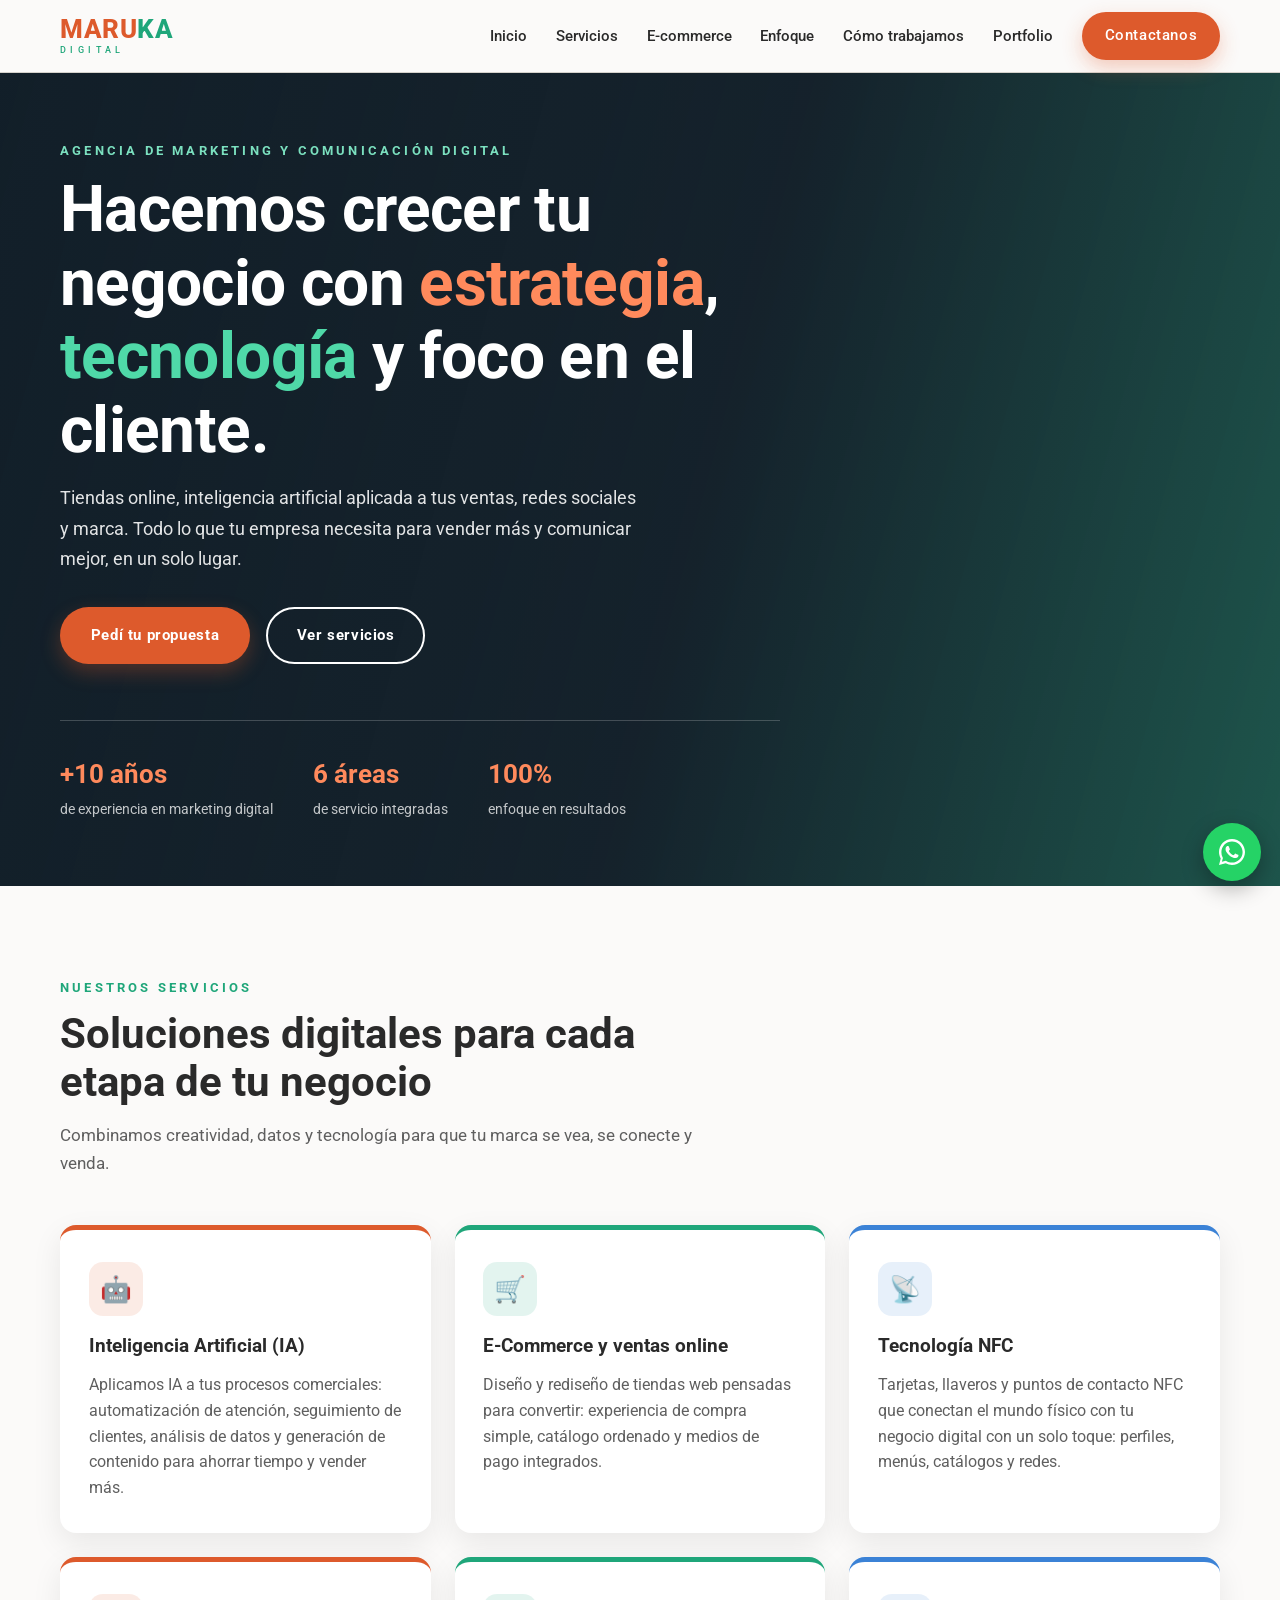
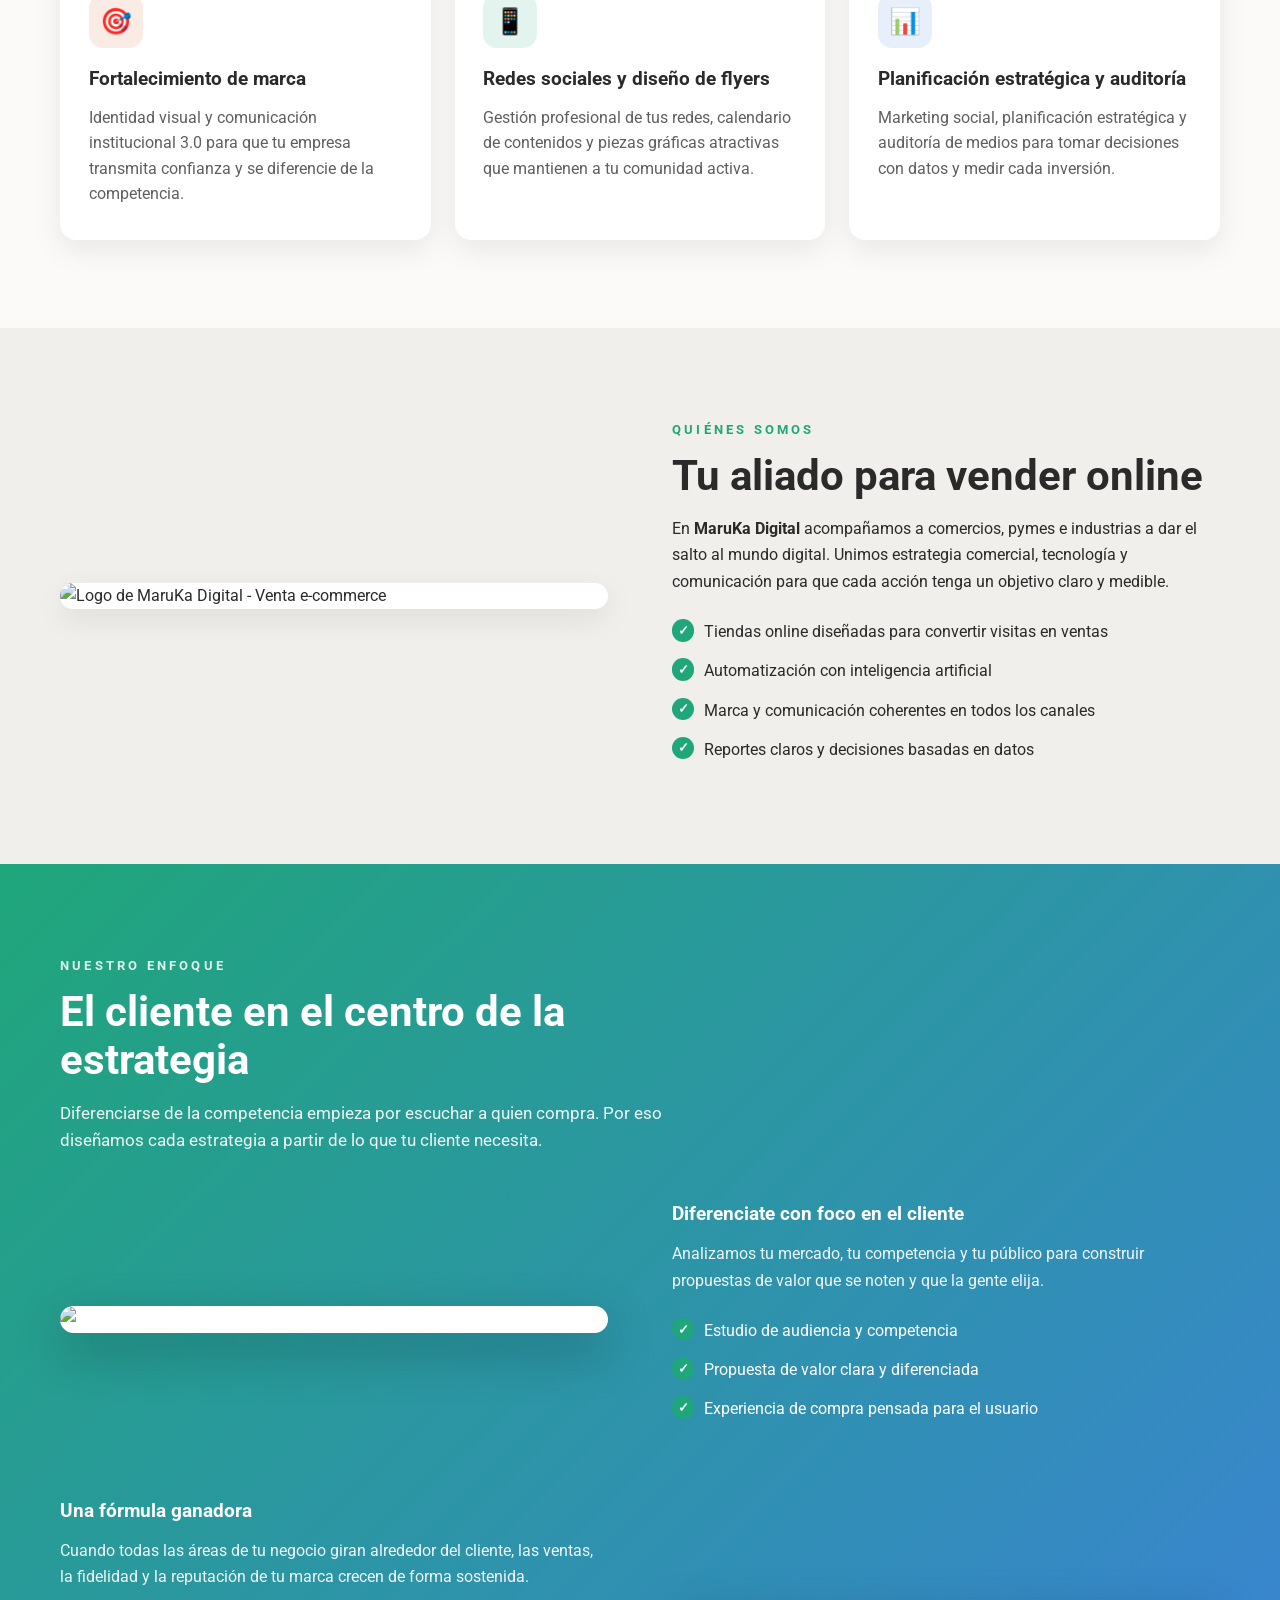
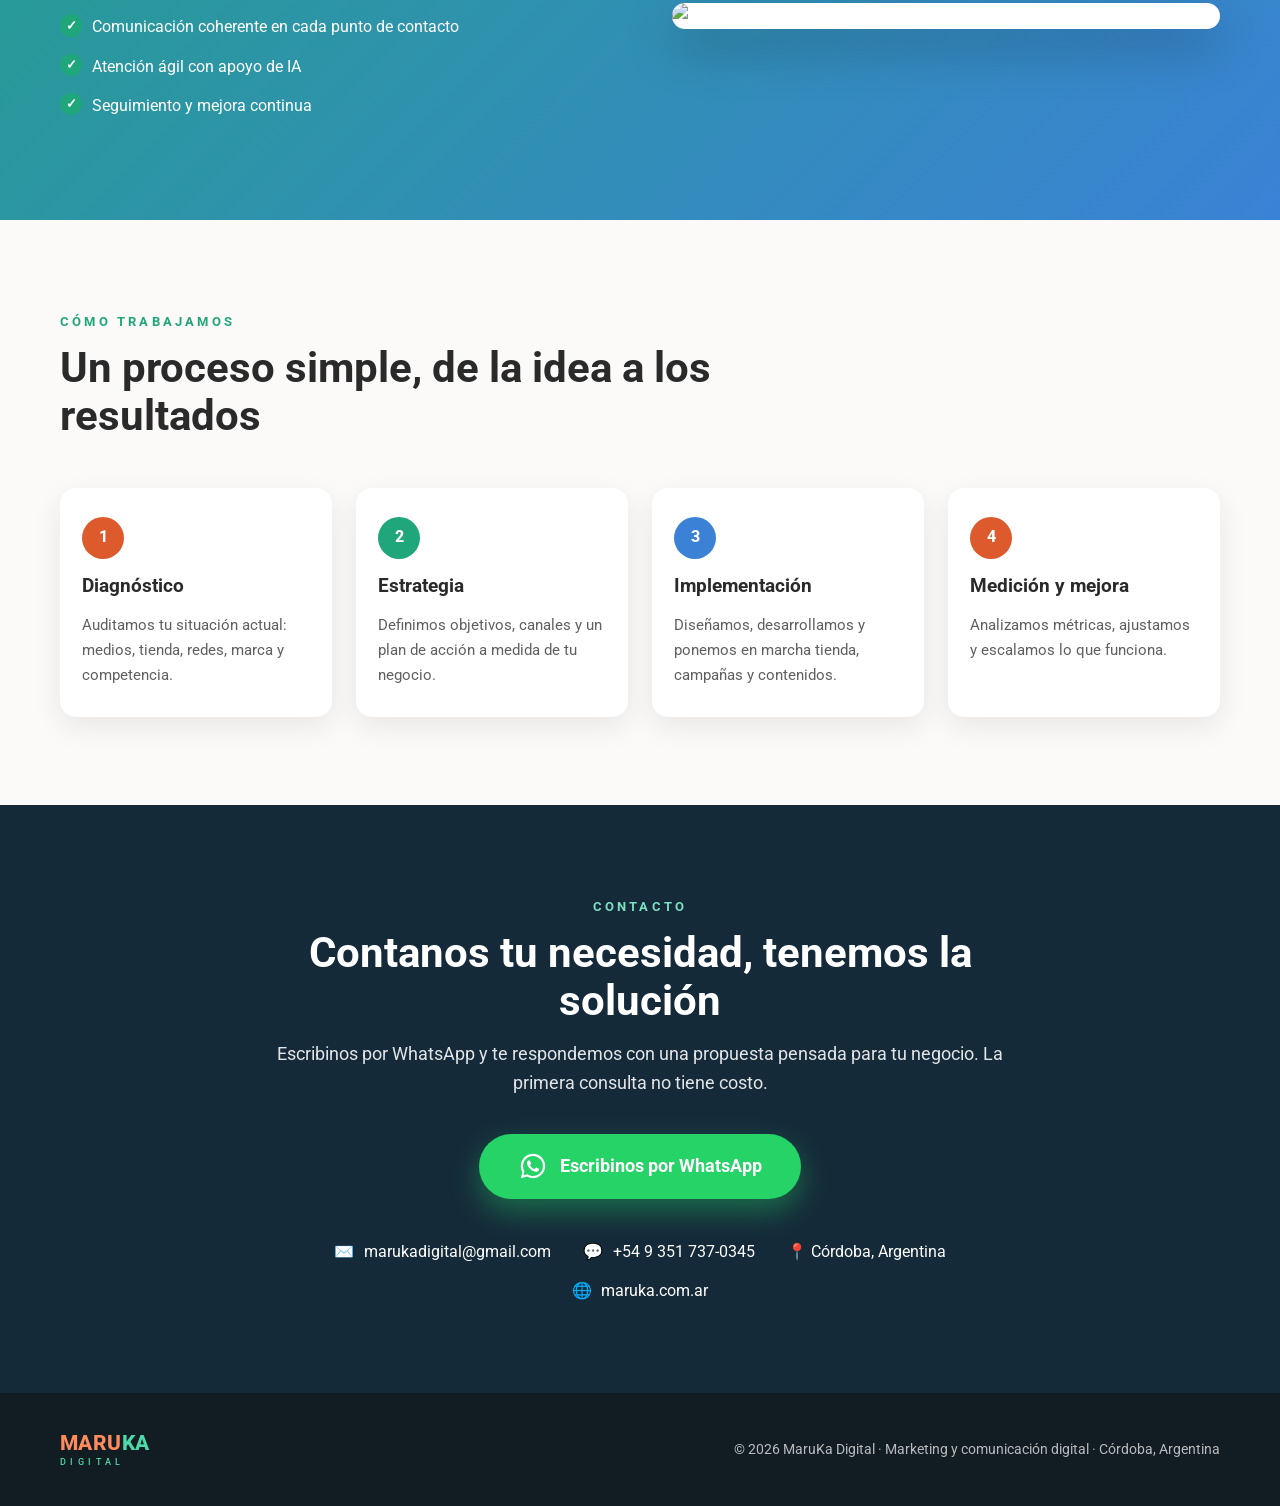
==== commit 1c5e3059: "Add files via upload" ====
--- a/index.html
+++ b/index.html
@@ -3,43 +3,22 @@
 <head>
   <meta charset="UTF-8">
   <meta name="viewport" content="width=device-width, initial-scale=1.0">
-  <title>Portfolio | Mariana Ferreyra · MaruKa Digital</title>
-  <meta name="description" content="Portfolio de Mariana Teresita Ferreyra, Lic. en Ciencias de la Comunicación: ecommerce, marketing digital e inteligencia artificial aplicada a los procesos comerciales. Recorrido, trabajos y videos.">
+  <title>MaruKa Digital | Marketing y comunicación digital, e-commerce e IA</title>
+  <meta name="description" content="MaruKa Digital es una agencia de marketing y comunicación digital: inteligencia artificial aplicada a procesos comerciales, e-commerce, tecnología NFC, fortalecimiento de marca y gestión de redes sociales.">
   <meta name="theme-color" content="#1fa67a">
-  <link rel="canonical" href="https://maruka.com.ar/portfolio.html">
+  <link rel="canonical" href="https://maruka.com.ar/">
   <link rel="icon" href="images/logo-maruka.jpg">
   <link rel="preconnect" href="https://fonts.googleapis.com">
   <link rel="preconnect" href="https://fonts.gstatic.com" crossorigin>
   <link href="https://fonts.googleapis.com/css2?family=Roboto:wght@400;500;700;800&display=swap" rel="stylesheet">
   <link rel="stylesheet" href="styles.css">
-  <link rel="stylesheet" href="portfolio.css">
-  <noscript><style>.aparecer { opacity: 1; transform: none; }</style></noscript>
 </head>
 <body>
-
-  <!-- Íconos de línea (mismo lenguaje visual que el logo de MaruKa) -->
-  <svg width="0" height="0" style="position:absolute" aria-hidden="true" focusable="false">
-    <defs>
-      <symbol id="i-cart" viewBox="0 0 24 24"><circle cx="9" cy="20" r="1.5"/><circle cx="18" cy="20" r="1.5"/><path d="M2 3h3l2.6 12.2a1 1 0 0 0 1 .8h9.2a1 1 0 0 0 1-.8L20.5 8H6"/></symbol>
-      <symbol id="i-chip" viewBox="0 0 24 24"><rect x="6" y="6" width="12" height="12" rx="2"/><path d="M9 2v3M15 2v3M9 19v3M15 19v3M2 9h3M2 15h3M19 9h3M19 15h3"/><text x="12" y="15" text-anchor="middle" font-size="6.5" font-weight="700" font-family="Roboto, Arial, sans-serif" fill="currentColor" stroke="none">IA</text></symbol>
-      <symbol id="i-target" viewBox="0 0 24 24"><circle cx="12" cy="12" r="9"/><circle cx="12" cy="12" r="5"/><circle cx="12" cy="12" r="1.4"/></symbol>
-      <symbol id="i-bars" viewBox="0 0 24 24"><path d="M5 20V11M11 20V4M17 20v-6M2 20h20"/></symbol>
-      <symbol id="i-search" viewBox="0 0 24 24"><circle cx="11" cy="11" r="7"/><path d="M21 21l-4.3-4.3"/></symbol>
-      <symbol id="i-web" viewBox="0 0 24 24"><rect x="3" y="4" width="18" height="12" rx="2"/><path d="M8 20h8M12 16v4"/></symbol>
-      <symbol id="i-chat" viewBox="0 0 24 24"><path d="M21 12a8 8 0 0 1-11.7 7.1L3 21l1.9-6.2A8 8 0 1 1 21 12z"/></symbol>
-      <symbol id="i-nfc" viewBox="0 0 24 24"><circle cx="6" cy="12" r="1.2"/><path d="M10 8a5.5 5.5 0 0 1 0 8M13.5 5.5a9.5 9.5 0 0 1 0 13M17 3.2a13 13 0 0 1 0 17.6"/></symbol>
-      <symbol id="i-grad" viewBox="0 0 24 24"><path d="M2 9l10-5 10 5-10 5L2 9z"/><path d="M6 11.5V16c0 1.5 3 3 6 3s6-1.5 6-3v-4.5M22 9v6"/></symbol>
-      <symbol id="i-medal" viewBox="0 0 24 24"><circle cx="12" cy="9" r="6"/><path d="M8.5 14L7 22l5-3 5 3-1.5-8"/></symbol>
-      <symbol id="i-tools" viewBox="0 0 24 24"><path d="M14.7 6.3a4 4 0 0 0-5.4 5.4L3 18l3 3 6.3-6.3a4 4 0 0 0 5.4-5.4l-2.6 2.6-2.4-.6-.6-2.4 2.6-2.6z"/></symbol>
-    </defs>
-  </svg>
-
-  <div class="progreso" id="progreso" aria-hidden="true"></div>
 
   <!-- ===================== HEADER ===================== -->
   <header class="header">
     <div class="contenedor nav">
-      <a href="index.html" class="logo-texto" aria-label="MaruKa Digital - Volver al sitio">
+      <a href="#inicio" class="logo-texto" aria-label="MaruKa Digital - Inicio">
         <span class="m">MARU</span><span class="k">KA</span>
         <small>DIGITAL</small>
       </a>
@@ -49,13 +28,13 @@
       </button>
 
       <ul class="menu" id="menu">
-        <li><a href="index.html">Sitio MaruKa</a></li>
-        <li><a href="#hago">Qué hago</a></li>
-        <li><a href="#recorrido">Recorrido</a></li>
-        <li><a href="#trabajos">Trabajos</a></li>
-        <li><a href="#videos">Videos</a></li>
-        <li><a href="#formacion">Formación</a></li>
-        <li><a href="#contacto" class="btn btn-naranja">Contactame</a></li>
+        <li><a href="#inicio">Inicio</a></li>
+        <li><a href="#servicios">Servicios</a></li>
+        <li><a href="#ecommerce">E-commerce</a></li>
+        <li><a href="#cliente">Enfoque</a></li>
+        <li><a href="#proceso">Cómo trabajamos</a></li>
+        <li><a href="portfolio.html">Portfolio</a></li>
+        <li><a href="#contacto" class="btn btn-naranja">Contactanos</a></li>
       </ul>
     </div>
   </header>
@@ -63,436 +42,159 @@
   <main>
 
     <!-- ===================== HERO ===================== -->
-    <section class="p-hero" id="inicio">
-      <div class="fondo-iconos" aria-hidden="true">
-        <svg class="i ico" style="--x:1%;--y:52%;--s:34px;--d:0s"><use href="#i-nfc"/></svg>
-        <svg class="i ico" style="--x:44%;--y:5%;--s:40px;--d:1.2s"><use href="#i-bars"/></svg>
-        <svg class="i ico" style="--x:90%;--y:8%;--s:58px;--d:.6s"><use href="#i-search"/></svg>
-        <svg class="i ico" style="--x:50%;--y:86%;--s:44px;--d:2s"><use href="#i-chip"/></svg>
-        <svg class="i ico" style="--x:4%;--y:84%;--s:54px;--d:1.6s"><use href="#i-cart"/></svg>
-        <svg class="i ico" style="--x:94%;--y:64%;--s:46px;--d:.3s"><use href="#i-target"/></svg>
-        <svg class="i ico" style="--x:27%;--y:92%;--s:38px;--d:2.6s"><use href="#i-chat"/></svg>
-      </div>
-
-      <div class="contenedor p-hero-grid">
-        <div>
-          <span class="etiqueta">Portfolio profesional · 2026</span>
-          <h1 class="nombre"><span class="n1">MARIANA</span><span class="n2">FERREYRA</span></h1>
-          <p class="espaciado v">Marketing Digital</p>
-          <p class="espaciado a">Ecommerce · IA aplicada</p>
-
-          <p class="rotador" aria-hidden="true">Hago crecer negocios con <span class="palabra c-n" id="palabra">ecommerce</span></p>
-          <p class="bajada">Lic. en Ciencias de la Comunicación. Diseño estrategias de marketing, gestiono tiendas virtuales y canales de venta digital, y aplico inteligencia artificial a los procesos comerciales: del plan a la atención al cliente y el análisis de resultados.</p>
-
+    <section class="hero" id="inicio">
+      <div class="contenedor">
+        <div class="hero-contenido">
+          <span class="etiqueta">Agencia de marketing y comunicación digital</span>
+          <h1>Hacemos crecer tu negocio con <span class="naranja">estrategia</span>, <span class="verde">tecnología</span> y foco en el cliente.</h1>
+          <p>Tiendas online, inteligencia artificial aplicada a tus ventas, redes sociales y marca. Todo lo que tu empresa necesita para vender más y comunicar mejor, en un solo lugar.</p>
           <div class="hero-botones">
-            <a href="#trabajos" class="btn btn-naranja">Ver trabajos</a>
-            <a href="#videos" class="btn btn-borde">Ver videos</a>
-          </div>
-        </div>
-
-        <!-- Tarjeta NFC: guiño al servicio NFC de MaruKa -->
-        <div class="escena-nfc">
-          <div class="tarjeta-nfc atras" aria-hidden="true"></div>
-          <a class="tarjeta-nfc frente" href="https://wa.me/5493517370345?text=Hola%20Mariana%2C%20vi%20tu%20portfolio" target="_blank" rel="noopener" aria-label="Tarjeta de contacto de Mariana Ferreyra: escribir por WhatsApp">
-            <span class="tn-top">
-              <span class="logo-mini"><span class="m">MARU</span><span class="k">KA</span><small>DIGITAL</small></span>
-              <span class="nfc-wrap"><svg class="i"><use href="#i-nfc"/></svg></span>
-            </span>
-            <span>
-              <span class="tn-nombre">Mariana Teresita Ferreyra</span>
-              <span class="tn-rol">Lic. en Ciencias de la Comunicación</span>
-              <span class="tn-tags"><i>Ecommerce</i><i>IA aplicada</i><i>Marca</i></span>
-            </span>
-            <span class="tn-pie">Tocá la tarjeta · escribime</span>
-          </a>
-        </div>
-      </div>
-    </section>
-
-    <!-- ===================== NÚMEROS ===================== -->
-    <section class="numeros">
-      <div class="contenedor stats aparecer">
-        <div class="stat"><strong data-cuenta="10" data-mas>10</strong><span>años en marketing digital y ecommerce</span></div>
-        <div class="stat"><strong data-cuenta="20" data-mas>20</strong><span>sitios web desarrollados a medida</span></div>
-        <div class="stat"><strong data-cuenta="17">17</strong><span>piezas gráficas en este portfolio</span></div>
-      </div>
-    </section>
-
-    <!-- ===================== CINTA DE EMPRESAS ===================== -->
-    <section class="cinta" aria-label="Empresas y clientes con los que trabajé">
-      <p class="rotulo">Empresas y clientes con los que trabajé</p>
-      <div class="cinta-ventana">
-        <div class="cinta-pista" id="cinta-pista">
-          <span>Gomería Central</span>
-          <span>Ingemar</span>
-          <span>Avtor</span>
-          <span>Sirolo</span>
-          <span>Innotec</span>
-          <span>Hydrom</span>
-          <span>Ferretería General Bustos</span>
-          <span>Telecom SA</span>
-        </div>
-      </div>
-    </section>
-
-    <!-- ===================== QUÉ HAGO ===================== -->
-    <section class="seccion" id="hago">
+            <a href="#contacto" class="btn btn-naranja">Pedí tu propuesta</a>
+            <a href="#servicios" class="btn btn-borde">Ver servicios</a>
+          </div>
+          <div class="hero-datos">
+            <div><strong>+10 años</strong><span>de experiencia en marketing digital</span></div>
+            <div><strong>6 áreas</strong><span>de servicio integradas</span></div>
+            <div><strong>100%</strong><span>enfoque en resultados</span></div>
+          </div>
+        </div>
+      </div>
+    </section>
+
+    <!-- ===================== SERVICIOS ===================== -->
+    <section class="seccion" id="servicios">
       <div class="contenedor">
         <div class="titulo-seccion aparecer">
-          <span class="etiqueta num"><b>01</b> Qué hago</span>
-          <h2>Los frentes de MaruKa Digital, con <span class="resalte-n">casos reales</span> detrás</h2>
-          <p>Estrategia, tecnología y foco en el cliente. Cada servicio está respaldado por experiencia concreta.</p>
+          <span class="etiqueta">Nuestros servicios</span>
+          <h2>Soluciones digitales para cada etapa de tu negocio</h2>
+          <p>Combinamos creatividad, datos y tecnología para que tu marca se vea, se conecte y venda.</p>
         </div>
 
         <div class="grilla-servicios">
           <article class="tarjeta aparecer">
-            <div class="icono" aria-hidden="true"><svg class="i"><use href="#i-cart"/></svg></div>
-            <h3>Ecommerce y ventas online</h3>
-            <p>Tiendas virtuales y canales de venta digital: catálogo, precios, logística nacional y atención al cliente.</p>
-            <p class="donde">dunlopgcentral.com · Mercado Libre · Facebook Marketplace · WhatsApp</p>
-          </article>
-
-          <article class="tarjeta aparecer">
-            <div class="icono" aria-hidden="true"><svg class="i"><use href="#i-chip"/></svg></div>
-            <h3>IA aplicada a procesos comerciales</h3>
-            <p>Integro inteligencia artificial en la ejecución operativa: del plan de marketing a la atención al cliente y el análisis de resultados.</p>
-            <p class="donde">Integradora de IA aplicada a los procesos comerciales</p>
-          </article>
-
-          <article class="tarjeta aparecer">
-            <div class="icono" aria-hidden="true"><svg class="i"><use href="#i-target"/></svg></div>
-            <h3>Marca y comunicación</h3>
-            <p>Identidad y comunicación coherentes: flyers, piezas gráficas, videos comerciales, merchandising y stands en ferias.</p>
-            <p class="donde">Ingemar · Sirolo · Innotec · Hydrom · Avtor</p>
-          </article>
-
-          <article class="tarjeta aparecer">
-            <div class="icono" aria-hidden="true"><svg class="i"><use href="#i-bars"/></svg></div>
-            <h3>Datos, CRM y WhatsApp</h3>
-            <p>Segmentación de bases de datos, CRM, campañas masivas de WhatsApp y email marketing para convertir y fidelizar.</p>
-            <p class="donde">Power BI · Bejerman · Xubio · Access</p>
-          </article>
-
-          <article class="tarjeta aparecer">
-            <div class="icono" aria-hidden="true"><svg class="i"><use href="#i-search"/></svg></div>
-            <h3>Estrategia y publicidad</h3>
-            <p>Planes estratégicos de marketing, campañas en Google Ads y Meta Ads con seguimiento en Google Analytics, y estudios de mercado.</p>
-            <p class="donde">Ingemar · Avtor · PyMEs y organizaciones sociales</p>
-          </article>
-
-          <article class="tarjeta aparecer">
-            <div class="icono" aria-hidden="true"><svg class="i"><use href="#i-web"/></svg></div>
-            <h3>Sitios web a medida</h3>
-            <p>Más de 20 sitios desarrollados para mejorar la presencia digital y la experiencia de usuario.</p>
-            <p class="donde">Climateck · Vultur Ecoturismo · Estudio García Porta</p>
-          </article>
-        </div>
-      </div>
-    </section>
-
-    <!-- ===================== RECORRIDO ===================== -->
-    <section class="seccion alt" id="recorrido">
+            <div class="icono" aria-hidden="true">🤖</div>
+            <h3>Inteligencia Artificial (IA)</h3>
+            <p>Aplicamos IA a tus procesos comerciales: automatización de atención, seguimiento de clientes, análisis de datos y generación de contenido para ahorrar tiempo y vender más.</p>
+          </article>
+
+          <article class="tarjeta aparecer">
+            <div class="icono" aria-hidden="true">🛒</div>
+            <h3>E-Commerce y ventas online</h3>
+            <p>Diseño y rediseño de tiendas web pensadas para convertir: experiencia de compra simple, catálogo ordenado y medios de pago integrados.</p>
+          </article>
+
+          <article class="tarjeta aparecer">
+            <div class="icono" aria-hidden="true">📡</div>
+            <h3>Tecnología NFC</h3>
+            <p>Tarjetas, llaveros y puntos de contacto NFC que conectan el mundo físico con tu negocio digital con un solo toque: perfiles, menús, catálogos y redes.</p>
+          </article>
+
+          <article class="tarjeta aparecer">
+            <div class="icono" aria-hidden="true">🎯</div>
+            <h3>Fortalecimiento de marca</h3>
+            <p>Identidad visual y comunicación institucional 3.0 para que tu empresa transmita confianza y se diferencie de la competencia.</p>
+          </article>
+
+          <article class="tarjeta aparecer">
+            <div class="icono" aria-hidden="true">📱</div>
+            <h3>Redes sociales y diseño de flyers</h3>
+            <p>Gestión profesional de tus redes, calendario de contenidos y piezas gráficas atractivas que mantienen a tu comunidad activa.</p>
+          </article>
+
+          <article class="tarjeta aparecer">
+            <div class="icono" aria-hidden="true">📊</div>
+            <h3>Planificación estratégica y auditoría</h3>
+            <p>Marketing social, planificación estratégica y auditoría de medios para tomar decisiones con datos y medir cada inversión.</p>
+          </article>
+        </div>
+      </div>
+    </section>
+
+    <!-- ===================== E-COMMERCE / QUIÉNES SOMOS ===================== -->
+    <section class="seccion alt" id="ecommerce">
+      <div class="contenedor dos-columnas">
+        <div class="media aparecer">
+          <img src="images/logo-maruka.jpg" alt="Logo de MaruKa Digital - Venta e-commerce" loading="lazy">
+        </div>
+        <div class="aparecer">
+          <span class="etiqueta">Quiénes somos</span>
+          <h2>Tu aliado para vender online</h2>
+          <p>En <strong>MaruKa Digital</strong> acompañamos a comercios, pymes e industrias a dar el salto al mundo digital. Unimos estrategia comercial, tecnología y comunicación para que cada acción tenga un objetivo claro y medible.</p>
+          <ul class="lista-check">
+            <li>Tiendas online diseñadas para convertir visitas en ventas</li>
+            <li>Automatización con inteligencia artificial</li>
+            <li>Marca y comunicación coherentes en todos los canales</li>
+            <li>Reportes claros y decisiones basadas en datos</li>
+          </ul>
+        </div>
+      </div>
+    </section>
+
+    <!-- ===================== ENFOQUE EN EL CLIENTE ===================== -->
+    <section class="seccion banda-cliente" id="cliente">
       <div class="contenedor">
         <div class="titulo-seccion aparecer">
-          <span class="etiqueta num"><b>02</b> Recorrido</span>
-          <h2>De la atención al cliente al <span class="resalte-v">ecommerce</span> y la <span class="resalte-a">IA</span></h2>
-          <p>Deslizá para recorrer mi experiencia, de la más reciente a la más antigua.</p>
-        </div>
-      </div>
-
-      <div class="riel" id="riel" tabindex="0" role="region" aria-label="Experiencia profesional, deslizable">
-          <article class="hito-r">
-            <span class="anio">2025</span>
-            <span class="fecha">Feb. 2025 – Actualidad</span>
-            <h3>Gomería Central</h3>
-            <p class="cargo">Gestión Ecommerce</p>
-            <ul>
-              <li>Administré la tienda virtual dunlopgcentral.com: catálogo optimizado y atención digital, con aumento sostenido de las ventas online mensuales.</li>
-              <li>Campañas masivas de WhatsApp segmentadas por perfil de cliente: más respuestas y menores tiempos de atención.</li>
-              <li>Comunicación en redes y pauta orgánica, cuentas corporativas y prospección B2B.</li>
+          <span class="etiqueta">Nuestro enfoque</span>
+          <h2>El cliente en el centro de la estrategia</h2>
+          <p>Diferenciarse de la competencia empieza por escuchar a quien compra. Por eso diseñamos cada estrategia a partir de lo que tu cliente necesita.</p>
+        </div>
+
+        <div class="dos-columnas" style="margin-bottom: 4rem;">
+          <div class="media aparecer">
+            <img src="images/foco-cliente.png" alt="Diferenciarse de la competencia con foco en el cliente" loading="lazy">
+          </div>
+          <div class="aparecer">
+            <h3>Diferenciate con foco en el cliente</h3>
+            <p>Analizamos tu mercado, tu competencia y tu público para construir propuestas de valor que se noten y que la gente elija.</p>
+            <ul class="lista-check">
+              <li>Estudio de audiencia y competencia</li>
+              <li>Propuesta de valor clara y diferenciada</li>
+              <li>Experiencia de compra pensada para el usuario</li>
             </ul>
-          </article>
-
-          <article class="hito-r">
-            <span class="anio">2023</span>
-            <span class="fecha">Ago. 2023 – Jun. 2024</span>
-            <h3>Ingemar</h3>
-            <p class="cargo">Responsable de Marketing</p>
-            <ul>
-              <li>Campañas en Google Ads y Meta Ads con seguimiento en Google Analytics: más tráfico web y más conversiones.</li>
-              <li>CRM, WhatsApp masivo y email marketing segmentado para mejorar la fidelización.</li>
-              <li>Coordinación de stands y material gráfico en ferias y exposiciones, con nuevos contactos comerciales.</li>
-              <li>Limpieza y estructuración de bases de datos para marketing directo; piezas gráficas, videos comerciales y merchandising.</li>
+          </div>
+        </div>
+
+        <div class="dos-columnas invertido">
+          <div class="media aparecer">
+            <img src="images/cliente-centro.png" alt="El cliente en el centro de la estrategia: fórmula ganadora" loading="lazy">
+          </div>
+          <div class="aparecer">
+            <h3>Una fórmula ganadora</h3>
+            <p>Cuando todas las áreas de tu negocio giran alrededor del cliente, las ventas, la fidelidad y la reputación de tu marca crecen de forma sostenida.</p>
+            <ul class="lista-check">
+              <li>Comunicación coherente en cada punto de contacto</li>
+              <li>Atención ágil con apoyo de IA</li>
+              <li>Seguimiento y mejora continua</li>
             </ul>
-          </article>
-
-          <article class="hito-r">
-            <span class="anio">2022</span>
-            <span class="fecha">Mar. 2022 – Ago. 2023</span>
-            <h3>Avtor SRL</h3>
-            <p class="cargo">Responsable Marketing Digital Ecommerce · Bulonera y Ferretería Industrial</p>
-            <ul>
-              <li>Más ventas en Mercado Libre, Facebook Marketplace y WhatsApp, con gestión estratégica de precios y comunicación de marca.</li>
-              <li>Logística nacional con Correo Argentino, Andreani y comisionistas; encuestas de posventa y acciones de fidelización.</li>
-              <li>Informes comerciales en Power BI, administración del CRM y campañas de WhatsApp, y estudio de mercado para una nueva sucursal.</li>
-            </ul>
-          </article>
-
-          <article class="hito-r">
-            <span class="anio">2020</span>
-            <span class="fecha">Ago. 2020 – Dic. 2021</span>
-            <h3>Sirolo SA · Innotec SA · Hydrom SRL</h3>
-            <p class="cargo">Marketing Digital Ecommerce</p>
-            <ul>
-              <li>Identidad de marca y presencia digital: flyers, videos comerciales y actualización constante de la web.</li>
-              <li>Atención personalizada y gestión de base de datos en Bejerman para retener a las grandes cuentas.</li>
-              <li>Logística nacional con Correo Argentino y Andreani.</li>
-            </ul>
-          </article>
-
-          <article class="hito-r">
-            <span class="anio">2018</span>
-            <span class="fecha">2018 – Ago. 2020</span>
-            <h3>Ferretería General Bustos</h3>
-            <p class="cargo">Distribuidora Ferretera PZ · Marketing Digital Ecommerce</p>
-            <ul>
-              <li>Estrategia de precios y gestión del sistema Xubio para aumentar la rentabilidad.</li>
-              <li>Flyers y comunicación visual coherente que elevaron la conversión de las campañas promocionales.</li>
-              <li>Coordinación de envíos nacionales con Correo Argentino y Andreani.</li>
-            </ul>
-          </article>
-
-          <article class="hito-r">
-            <span class="anio">2012</span>
-            <span class="fecha">2012 – Actualidad</span>
-            <h3>Maruka Digital</h3>
-            <p class="cargo">Consultora freelance en Comunicación y Marketing Digital, en paralelo a roles de dependencia</p>
-            <ul>
-              <li>Sitios web a medida para más de 20 clientes (Climateck, Vultur Ecoturismo, Estudio García Porta, entre otros).</li>
-              <li>Planes estratégicos de comunicación y marketing para PyMEs y organizaciones sociales, con mejora del engagement digital.</li>
-              <li>CRM y bases de datos en Access para Industrias Sur; manuales de roles, funciones y procedimientos.</li>
-            </ul>
-          </article>
-
-          <article class="hito-r">
-            <span class="anio">1996</span>
-            <span class="fecha">1996 – 2011</span>
-            <h3>Telecom SA</h3>
-            <p class="cargo">Sector Administrativo / Atención al Cliente</p>
-            <ul>
-              <li>Auditoría y distribución logística nacional, con análisis estadístico y reportes que redujeron errores.</li>
-              <li>Proyectos de mejora continua: Voz del Cliente, Equipo de Calidad y Focus Comunicacional.</li>
-              <li>Sistemas en Access para automatizar reportes y reducir el tiempo de procesamiento.</li>
-            </ul>
-          </article>
-      </div>
-
-      <div class="contenedor">
-        <div class="riel-controles">
-          <button type="button" id="riel-ant" aria-label="Anterior">‹</button>
-          <div class="riel-barra" aria-hidden="true"><i id="riel-prog"></i></div>
-          <button type="button" id="riel-sig" aria-label="Siguiente">›</button>
-        </div>
-      </div>
-    </section>
-
-    <!-- ===================== TRABAJOS ===================== -->
-    <section class="seccion" id="trabajos">
+          </div>
+        </div>
+      </div>
+    </section>
+
+    <!-- ===================== PROCESO ===================== -->
+    <section class="seccion" id="proceso">
       <div class="contenedor">
         <div class="titulo-seccion aparecer">
-          <span class="etiqueta num"><b>03</b> Trabajos</span>
-          <h2>Piezas que <span class="resalte-n">comunican</span> y venden</h2>
-          <p>Flyers, publicaciones para redes, comunicación institucional y cobertura de eventos realizados para las empresas en las que trabajé. Tocá una pieza para verla en grande.</p>
-        </div>
-
-        <div class="filtros" role="group" aria-label="Filtrar trabajos por empresa">
-          <button type="button" class="filtro" data-filtro="todos" aria-pressed="true">Todos</button>
-          <button type="button" class="filtro" data-filtro="ingemar" aria-pressed="false">Ingemar</button>
-          <button type="button" class="filtro" data-filtro="innotec" aria-pressed="false">Sirolo · Innotec · Hydrom</button>
-          <button type="button" class="filtro" data-filtro="avtor" aria-pressed="false">Avtor</button>
-          <button type="button" class="filtro" data-filtro="gb" aria-pressed="false">Ferretería General Bustos</button>
-        </div>
-
-        <div class="galeria" id="galeria">
-          <button type="button" class="pieza" data-cat="ingemar" data-titulo="Ingemar · Alumbrado solar LED">
-            <img src="images/portfolio/ingemar-solar-led.jpg" width="559" height="559" loading="lazy" alt="Flyer de Ingemar con luminaria solar LED y sus características técnicas">
-            <span class="pie-pieza"><b class="chip-emp">Ingemar</b><span>Alumbrado solar LED</span></span>
-          </button>
-          <button type="button" class="pieza" data-cat="innotec" data-titulo="Sirolo · Filtradora de aceite">
-            <img src="images/portfolio/sirolo-filtradora-aceite.jpg" width="1080" height="1080" loading="lazy" alt="Flyer de Sirolo con filtradora de aceite S2 y sus especificaciones">
-            <span class="pie-pieza"><b class="chip-emp">Sirolo</b><span>Filtradora de aceite</span></span>
-          </button>
-          <button type="button" class="pieza" data-cat="ingemar" data-titulo="Ingemar · Materiales para redes de incendio">
-            <img src="images/portfolio/ingemar-redes-incendio.jpg" width="560" height="563" loading="lazy" alt="Flyer de Ingemar con materiales e insumos para redes de incendio">
-            <span class="pie-pieza"><b class="chip-emp">Ingemar</b><span>Materiales para redes de incendio</span></span>
-          </button>
-          <button type="button" class="pieza" data-cat="avtor" data-titulo="Avtor · Encuestas de satisfacción del cliente">
-            <img src="images/portfolio/avtor-encuestas-satisfaccion.jpg" width="456" height="455" loading="lazy" alt="Pieza de Avtor sobre encuestas de satisfacción del cliente y resultados exitosos">
-            <span class="pie-pieza"><b class="chip-emp">Avtor</b><span>Encuestas de satisfacción del cliente</span></span>
-          </button>
-          <button type="button" class="pieza" data-cat="innotec" data-titulo="Innotec · Reductores de velocidad">
-            <img src="images/portfolio/innotec-reductores-velocidad.jpg" width="1080" height="1080" loading="lazy" alt="Flyer de Innotec S.A. con reductores de velocidad">
-            <span class="pie-pieza"><b class="chip-emp">Innotec</b><span>Reductores de velocidad</span></span>
-          </button>
-          <button type="button" class="pieza" data-cat="ingemar" data-titulo="Ingemar · Mallas de advertencia para redes de agua">
-            <img src="images/portfolio/ingemar-mallas-advertencia.jpg" width="559" height="558" loading="lazy" alt="Flyer de Ingemar con mallas de advertencia para redes de agua">
-            <span class="pie-pieza"><b class="chip-emp">Ingemar</b><span>Mallas de advertencia para redes de agua</span></span>
-          </button>
-          <button type="button" class="pieza" data-cat="ingemar" data-titulo="Ingemar · Proyectar Córdoba, Foro de Desarrollismo y Construcción">
-            <img src="images/portfolio/ingemar-proyectar-cordoba.jpg" width="1080" height="1080" loading="lazy" alt="Collage de fotos del equipo de Ingemar en Proyectar Córdoba, II Foro de Desarrollismo y Construcción">
-            <span class="pie-pieza"><b class="chip-emp">Ingemar</b><span>Proyectar Córdoba (feria)</span></span>
-          </button>
-          <button type="button" class="pieza" data-cat="avtor" data-titulo="Avtor · Oferta de discos de corte">
-            <img src="images/portfolio/avtor-discos-oferta.jpg" width="611" height="615" loading="lazy" alt="Flyer de Avtor con oferta de caja cerrada por 25 discos de corte">
-            <span class="pie-pieza"><b class="chip-emp">Avtor</b><span>Oferta de discos de corte</span></span>
-          </button>
-          <button type="button" class="pieza" data-cat="innotec" data-titulo="Hydrom · Filtros de retorno spin on">
-            <img src="images/portfolio/hydrom-filtros-retorno.jpg" width="1080" height="1080" loading="lazy" alt="Flyer de Hydrom Oleodinámica con filtros de retorno spin on">
-            <span class="pie-pieza"><b class="chip-emp">Hydrom</b><span>Filtros de retorno spin on</span></span>
-          </button>
-          <button type="button" class="pieza" data-cat="ingemar" data-titulo="Ingemar · Redes de telefonía, gas, agua, cloacas y alumbrado público">
-            <img src="images/portfolio/ingemar-redes-servicios.jpg" width="562" height="561" loading="lazy" alt="Pieza institucional de Ingemar con su edificio y las líneas de redes de telefonía, gas, agua, cloacales y alumbrado público">
-            <span class="pie-pieza"><b class="chip-emp">Ingemar</b><span>Redes de telefonía, gas, agua, cloacas y alumbrado</span></span>
-          </button>
-          <button type="button" class="pieza" data-cat="ingemar" data-titulo="Ingemar · Curso de electrofusión">
-            <img src="images/portfolio/ingemar-curso-electrofusion.jpg" width="555" height="563" loading="lazy" alt="Publicación de Ingemar felicitando a los participantes del curso de electrofusión">
-            <span class="pie-pieza"><b class="chip-emp">Ingemar</b><span>Curso de electrofusión</span></span>
-          </button>
-          <button type="button" class="pieza" data-cat="innotec" data-titulo="Innotec · Variadores de frecuencia">
-            <img src="images/portfolio/innotec-variadores-frecuencia.jpg" width="1080" height="1080" loading="lazy" alt="Flyer de Innotec S.A. con variadores de frecuencia">
-            <span class="pie-pieza"><b class="chip-emp">Innotec</b><span>Variadores de frecuencia</span></span>
-          </button>
-          <button type="button" class="pieza" data-cat="avtor" data-titulo="Avtor · Armá tu bulonera y te asesoramos">
-            <img src="images/portfolio/avtor-bulonera.jpg" width="447" height="395" loading="lazy" alt="Pieza de Avtor: armamos tu bulonera y te asesoramos">
-            <span class="pie-pieza"><b class="chip-emp">Avtor</b><span>Armá tu bulonera</span></span>
-          </button>
-          <button type="button" class="pieza" data-cat="ingemar" data-titulo="Ingemar · Caños para cloacas y obras pluviales">
-            <img src="images/portfolio/ingemar-canos-despacho.jpg" width="553" height="553" loading="lazy" alt="Flyer de Ingemar con caños para cloacas y obras pluviales: estamos despachando pedidos">
-            <span class="pie-pieza"><b class="chip-emp">Ingemar</b><span>Caños para cloacas y obras pluviales</span></span>
-          </button>
-          <button type="button" class="pieza" data-cat="gb" data-titulo="Ferretería General Bustos · Lámparas LED">
-            <img src="images/portfolio/ferreteria-gb-lamparas-led.jpg" width="558" height="547" loading="lazy" alt="Flyer de Ferretería GB con lámparas LED de 9 W luz fría Etheos">
-            <span class="pie-pieza"><b class="chip-emp">Ferretería GB</b><span>Lámparas LED</span></span>
-          </button>
-          <button type="button" class="pieza" data-cat="ingemar" data-titulo="Ingemar · Máquinas de electrofusión">
-            <img src="images/portfolio/ingemar-maquinas-electrofusion.jpg" width="560" height="557" loading="lazy" alt="Flyer de Ingemar con máquinas de electrofusión con conexión Bluetooth">
-            <span class="pie-pieza"><b class="chip-emp">Ingemar</b><span>Máquinas de electrofusión</span></span>
-          </button>
-          <button type="button" class="pieza" data-cat="ingemar" data-titulo="Ingemar · Valores institucionales">
-            <img src="images/portfolio/ingemar-valores.jpg" width="561" height="560" loading="lazy" alt="Pieza institucional de Ingemar con sus valores: servicio y orientación a los resultados">
-            <span class="pie-pieza"><b class="chip-emp">Ingemar</b><span>Valores institucionales</span></span>
-          </button>
-        </div>
-        <p class="nota-galeria">Piezas realizadas para Ingemar, Sirolo, Innotec, Hydrom, Avtor y Ferretería General Bustos. Las marcas pertenecen a sus respectivas empresas.</p>
-      </div>
-    </section>
-
-    <!-- ===================== VIDEOS ===================== -->
-    <section class="seccion cine" id="videos">
-      <div class="contenedor">
-        <div class="titulo-seccion aparecer">
-          <span class="etiqueta num"><b>04</b> Videos</span>
-          <h2>Producción audiovisual, <span class="resalte-n">en movimiento</span></h2>
-          <p>Videos comerciales e institucionales realizados como parte de mi trabajo en comunicación y marketing. Elegí uno de la lista para reproducirlo.</p>
-        </div>
-
-        <div class="cine-grid">
-          <div>
-            <div class="escenario" id="escenario"></div>
-            <div class="escenario-pie">
-              <h3 id="esc-titulo">Video 1</h3>
-              <a id="esc-link" href="https://www.youtube.com/watch?v=fNyZ8iuiRUo" target="_blank" rel="noopener">Ver en YouTube ↗</a>
-            </div>
-          </div>
-          <div class="lista-videos" id="lista-videos"></div>
-        </div>
-
-        <noscript>
-          <p>
-            <a href="https://www.youtube.com/watch?v=fNyZ8iuiRUo">Video 1</a> ·
-            <a href="https://www.youtube.com/watch?v=bjr2ndTxc5Y">Video 2</a> ·
-            <a href="https://www.youtube.com/watch?v=1-YiWWEpB54&amp;list=PLLiIIien32a4uFKto8Ex1r9Xo9L8sq63g">Video 3</a> ·
-            <a href="https://www.youtube.com/watch?v=DpRk0O8Tik8&amp;list=PLLiIIien32a5lxJmV0-Bqfl-3iA4ZlEX7">Video 4</a>
-          </p>
-        </noscript>
-      </div>
-    </section>
-
-    <!-- ===================== FORMACIÓN ===================== -->
-    <section class="seccion" id="formacion">
-      <div class="contenedor">
-        <div class="titulo-seccion aparecer">
-          <span class="etiqueta num"><b>05</b> Formación</span>
-          <h2>Siempre <span class="resalte-a">aprendiendo</span></h2>
-        </div>
-
-        <div class="formacion">
-          <div class="bloque aparecer">
-            <h3><svg class="i" aria-hidden="true"><use href="#i-grad"/></svg> Educación</h3>
-            <p><strong>Lic. en Ciencias de la Comunicación</strong><br>Colegio Universitario de Periodismo Obispo Trejo y Sanabria. Periodista Profesional, Locución.</p>
-            <h4>Formación complementaria</h4>
-            <ul>
-              <li>Marketing Digital y Acciones de Preventa/Posventa (Universidad Siglo XXI)</li>
-              <li>Plan de Negocios (UCC – Fundación Impulsar)</li>
-              <li>Estadística y Análisis Impositivo</li>
-              <li>Comunicación 3.0 y Ecommerce</li>
-              <li>Diseño Gráfico (CorelDRAW, Adobe Creative)</li>
-              <li>Producción Audiovisual (Canal 7 Bs. As.)</li>
-              <li>RSE – Agenda 2030 ODS (Universidad Blas Pascal)</li>
-              <li>Liderazgo en Economía Verde (Fundación Advanced Leadership)</li>
-            </ul>
-          </div>
-
-          <div class="bloque aparecer">
-            <h3><svg class="i" aria-hidden="true"><use href="#i-medal"/></svg> Reconocimientos</h3>
-            <ul>
-              <li>Excelencia en Gestión: resolución de conflictos y actitud proactiva (Telecom SA)</li>
-              <li>Mentora, Fundación Voces Vitales</li>
-              <li>Líder en Economía Verde, Fundación Advanced Leadership</li>
-            </ul>
-            <p style="margin-top:1.4rem;">Referencias laborales disponibles a pedido.</p>
-          </div>
-
-          <div class="bloque ancho aparecer">
-            <h3><svg class="i" aria-hidden="true"><use href="#i-tools"/></svg> Habilidades y herramientas</h3>
-            <div class="grupo-habilidades">
-              <div>
-                <h4>Publicidad y analítica</h4>
-                <ul class="chips">
-                  <li>Google Ads</li>
-                  <li>Meta Ads</li>
-                  <li>Google Analytics</li>
-                  <li>Power BI</li>
-                </ul>
-              </div>
-              <div>
-                <h4>Ventas y ecommerce</h4>
-                <ul class="chips">
-                  <li>Gestión de Ecommerce</li>
-                  <li>Mercado Libre</li>
-                  <li>WhatsApp Business</li>
-                  <li>Email Marketing</li>
-                </ul>
-              </div>
-              <div>
-                <h4>Datos y gestión</h4>
-                <ul class="chips">
-                  <li>CRM</li>
-                  <li>Segmentación de bases de datos</li>
-                  <li>Sistemas de gestión comercial</li>
-                  <li>IA aplicada a RR. HH.</li>
-                </ul>
-              </div>
-              <div>
-                <h4>Diseño y audiovisual</h4>
-                <ul class="chips">
-                  <li>CorelDRAW</li>
-                  <li>Adobe Creative Suite</li>
-                  <li>Diseño gráfico</li>
-                  <li>Producción audiovisual</li>
-                </ul>
-              </div>
-            </div>
+          <span class="etiqueta">Cómo trabajamos</span>
+          <h2>Un proceso simple, de la idea a los resultados</h2>
+        </div>
+
+        <div class="pasos">
+          <div class="paso aparecer">
+            <h3>Diagnóstico</h3>
+            <p>Auditamos tu situación actual: medios, tienda, redes, marca y competencia.</p>
+          </div>
+          <div class="paso aparecer">
+            <h3>Estrategia</h3>
+            <p>Definimos objetivos, canales y un plan de acción a medida de tu negocio.</p>
+          </div>
+          <div class="paso aparecer">
+            <h3>Implementación</h3>
+            <p>Diseñamos, desarrollamos y ponemos en marcha tienda, campañas y contenidos.</p>
+          </div>
+          <div class="paso aparecer">
+            <h3>Medición y mejora</h3>
+            <p>Analizamos métricas, ajustamos y escalamos lo que funciona.</p>
           </div>
         </div>
       </div>
@@ -503,20 +205,20 @@
       <div class="contenedor contacto-centro aparecer">
         <span class="etiqueta">Contacto</span>
         <h2>Contanos tu necesidad, tenemos la solución</h2>
-        <p>Escribime por WhatsApp y te respondo con una propuesta pensada para tu negocio.</p>
-
-        <a class="btn-whatsapp" href="https://wa.me/5493517370345?text=Hola%20Mariana%2C%20vi%20tu%20portfolio%20y%20quiero%20contarte%20mi%20necesidad" target="_blank" rel="noopener">
+        <p>Escribinos por WhatsApp y te respondemos con una propuesta pensada para tu negocio. La primera consulta no tiene costo.</p>
+
+        <a class="btn-whatsapp" href="https://wa.me/5493517370345?text=Hola%20MaruKa%20Digital%2C%20quiero%20contarles%20mi%20necesidad" target="_blank" rel="noopener">
           <svg viewBox="0 0 32 32" width="30" height="30" aria-hidden="true" fill="currentColor">
             <path d="M16.003 3C8.83 3 3 8.83 3 16c0 2.29.6 4.52 1.74 6.49L3 29l6.7-1.72A12.94 12.94 0 0 0 16.003 29C23.17 29 29 23.17 29 16S23.17 3 16.003 3Zm0 23.6c-2.03 0-4.01-.55-5.74-1.58l-.41-.25-3.98 1.02 1.06-3.88-.27-.43A10.57 10.57 0 0 1 5.4 16c0-5.9 4.8-10.6 10.6-10.6S26.6 10.1 26.6 16s-4.7 10.6-10.6 10.6Zm5.82-7.94c-.32-.16-1.88-.93-2.17-1.03-.29-.11-.5-.16-.71.16-.21.32-.82 1.03-1 1.24-.18.21-.37.24-.69.08-.32-.16-1.35-.5-2.57-1.59-.95-.85-1.59-1.9-1.78-2.22-.18-.32-.02-.49.14-.65.14-.14.32-.37.48-.56.16-.18.21-.32.32-.53.11-.21.05-.4-.03-.56-.08-.16-.71-1.72-.98-2.35-.26-.62-.52-.53-.71-.54l-.61-.01c-.21 0-.56.08-.85.4-.29.32-1.11 1.08-1.11 2.64s1.14 3.06 1.3 3.27c.16.21 2.24 3.42 5.43 4.8.76.33 1.35.52 1.81.67.76.24 1.45.21 2 .13.61-.09 1.88-.77 2.14-1.51.27-.74.27-1.37.19-1.51-.08-.13-.29-.21-.61-.37Z"/>
           </svg>
-          Escribime por WhatsApp
+          Escribinos por WhatsApp
         </a>
 
         <ul class="datos-contacto">
           <li>✉️ <a href="mailto:marukadigital@gmail.com">marukadigital@gmail.com</a></li>
           <li>💬 <a href="https://wa.me/5493517370345" target="_blank" rel="noopener">+54 9 351 737-0345</a></li>
-          <li>💼 <a href="https://www.linkedin.com/in/marianateresitaferreyra" target="_blank" rel="noopener">LinkedIn</a></li>
           <li>📍 Córdoba, Argentina</li>
+          <li>🌐 <a href="https://maruka.com.ar">maruka.com.ar</a></li>
         </ul>
       </div>
     </section>
@@ -526,30 +228,19 @@
   <!-- ===================== FOOTER ===================== -->
   <footer class="footer">
     <div class="contenedor footer-inner">
-      <a href="index.html" class="logo-texto" aria-label="MaruKa Digital - Volver al sitio">
+      <a href="#inicio" class="logo-texto" aria-label="MaruKa Digital">
         <span class="m">MARU</span><span class="k">KA</span>
         <small>DIGITAL</small>
       </a>
-      <span>© <span id="anio"></span> MaruKa Digital · Mariana Ferreyra · <a href="index.html">Volver al sitio</a></span>
+      <span>© <span id="anio"></span> MaruKa Digital · Marketing y comunicación digital · Córdoba, Argentina</span>
     </div>
   </footer>
 
-  <!-- Visor de imágenes -->
-  <div class="lightbox" id="lightbox" role="dialog" aria-modal="true" aria-label="Visor de imágenes" hidden>
-    <button type="button" class="cerrar" id="lb-cerrar" aria-label="Cerrar">×</button>
-    <button type="button" class="anterior" id="lb-ant" aria-label="Imagen anterior">‹</button>
-    <img id="lb-img" alt="">
-    <button type="button" class="siguiente" id="lb-sig" aria-label="Imagen siguiente">›</button>
-    <div class="pie" id="lb-pie"></div>
-  </div>
-
   <!-- Botón flotante de WhatsApp -->
-  <a class="whatsapp" href="https://wa.me/5493517370345" target="_blank" rel="noopener" aria-label="Escribime por WhatsApp"><svg viewBox="0 0 32 32" width="32" height="32" aria-hidden="true" fill="#fff"><path d="M16.003 3C8.83 3 3 8.83 3 16c0 2.29.6 4.52 1.74 6.49L3 29l6.7-1.72A12.94 12.94 0 0 0 16.003 29C23.17 29 29 23.17 29 16S23.17 3 16.003 3Zm0 23.6c-2.03 0-4.01-.55-5.74-1.58l-.41-.25-3.98 1.02 1.06-3.88-.27-.43A10.57 10.57 0 0 1 5.4 16c0-5.9 4.8-10.6 10.6-10.6S26.6 10.1 26.6 16s-4.7 10.6-10.6 10.6Zm5.82-7.94c-.32-.16-1.88-.93-2.17-1.03-.29-.11-.5-.16-.71.16-.21.32-.82 1.03-1 1.24-.18.21-.37.24-.69.08-.32-.16-1.35-.5-2.57-1.59-.95-.85-1.59-1.9-1.78-2.22-.18-.32-.02-.49.14-.65.14-.14.32-.37.48-.56.16-.18.21-.32.32-.53.11-.21.05-.4-.03-.56-.08-.16-.71-1.72-.98-2.35-.26-.62-.52-.53-.71-.54l-.61-.01c-.21 0-.56.08-.85.4-.29.32-1.11 1.08-1.11 2.64s1.14 3.06 1.3 3.27c.16.21 2.24 3.42 5.43 4.8.76.33 1.35.52 1.81.67.76.24 1.45.21 2 .13.61-.09 1.88-.77 2.14-1.51.27-.74.27-1.37.19-1.51-.08-.13-.29-.21-.61-.37Z"/></svg></a>
+  <a class="whatsapp" href="https://wa.me/5493517370345" target="_blank" rel="noopener" aria-label="Escribinos por WhatsApp"><svg viewBox="0 0 32 32" width="32" height="32" aria-hidden="true" fill="#fff"><path d="M16.003 3C8.83 3 3 8.83 3 16c0 2.29.6 4.52 1.74 6.49L3 29l6.7-1.72A12.94 12.94 0 0 0 16.003 29C23.17 29 29 23.17 29 16S23.17 3 16.003 3Zm0 23.6c-2.03 0-4.01-.55-5.74-1.58l-.41-.25-3.98 1.02 1.06-3.88-.27-.43A10.57 10.57 0 0 1 5.4 16c0-5.9 4.8-10.6 10.6-10.6S26.6 10.1 26.6 16s-4.7 10.6-10.6 10.6Zm5.82-7.94c-.32-.16-1.88-.93-2.17-1.03-.29-.11-.5-.16-.71.16-.21.32-.82 1.03-1 1.24-.18.21-.37.24-.69.08-.32-.16-1.35-.5-2.57-1.59-.95-.85-1.59-1.9-1.78-2.22-.18-.32-.02-.49.14-.65.14-.14.32-.37.48-.56.16-.18.21-.32.32-.53.11-.21.05-.4-.03-.56-.08-.16-.71-1.72-.98-2.35-.26-.62-.52-.53-.71-.54l-.61-.01c-.21 0-.56.08-.85.4-.29.32-1.11 1.08-1.11 2.64s1.14 3.06 1.3 3.27c.16.21 2.24 3.42 5.43 4.8.76.33 1.35.52 1.81.67.76.24 1.45.21 2 .13.61-.09 1.88-.77 2.14-1.51.27-.74.27-1.37.19-1.51-.08-.13-.29-.21-.61-.37Z"/></svg></a>
 
   <script>
-    const reduce = window.matchMedia('(prefers-reduced-motion: reduce)').matches;
-
-    // ---------- Menú móvil ----------
+    // Menú móvil
     const btn = document.getElementById('btn-menu');
     const menu = document.getElementById('menu');
     btn.addEventListener('click', () => {
@@ -563,20 +254,10 @@
       })
     );
 
-    // ---------- Año del footer ----------
+    // Año del footer
     document.getElementById('anio').textContent = new Date().getFullYear();
 
-    // ---------- Barra de progreso de lectura ----------
-    const progreso = document.getElementById('progreso');
-    function actualizarProgreso() {
-      const h = document.documentElement;
-      const total = h.scrollHeight - h.clientHeight;
-      progreso.style.width = (total > 0 ? (h.scrollTop / total) * 100 : 0) + '%';
-    }
-    window.addEventListener('scroll', actualizarProgreso, { passive: true });
-    actualizarProgreso();
-
-    // ---------- Aparición al hacer scroll ----------
+    // Animación de aparición al hacer scroll
     const items = document.querySelectorAll('.aparecer');
     if ('IntersectionObserver' in window) {
       const obs = new IntersectionObserver((entradas) => {
@@ -586,219 +267,11 @@
             obs.unobserve(e.target);
           }
         });
-      }, { threshold: 0.08 });
+      }, { threshold: 0.12 });
       items.forEach(el => obs.observe(el));
     } else {
       items.forEach(el => el.classList.add('visible'));
     }
-
-    // ---------- Números que cuentan ----------
-    function contar(el) {
-      const fin = Number(el.dataset.cuenta);
-      let t0 = null;
-      el.textContent = '0';
-      function paso(t) {
-        if (!t0) t0 = t;
-        const p = Math.min((t - t0) / 1400, 1);
-        el.textContent = Math.round(fin * (1 - Math.pow(1 - p, 3)));
-        if (p < 1) requestAnimationFrame(paso);
-      }
-      requestAnimationFrame(paso);
-    }
-    if (!reduce && 'IntersectionObserver' in window) {
-      const obsN = new IntersectionObserver((entradas) => {
-        entradas.forEach(e => {
-          if (e.isIntersecting) { contar(e.target); obsN.unobserve(e.target); }
-        });
-      }, { threshold: 0.6 });
-      document.querySelectorAll('[data-cuenta]').forEach(el => obsN.observe(el));
-    }
-
-    // ---------- Palabra que rota en el hero ----------
-    const palabra = document.getElementById('palabra');
-    const palabras = [
-      ['ecommerce', 'c-n'], ['inteligencia artificial', 'c-v'], ['marca y comunicación', 'c-a'],
-      ['datos y CRM', 'c-n'], ['WhatsApp', 'c-v'], ['sitios web a medida', 'c-a']
-    ];
-    let k = 0;
-    if (!reduce) {
-      setInterval(() => {
-        palabra.classList.add('sale');
-        setTimeout(() => {
-          k = (k + 1) % palabras.length;
-          palabra.textContent = palabras[k][0];
-          palabra.className = 'palabra ' + palabras[k][1];
-        }, 260);
-      }, 2400);
-    }
-
-    // ---------- Cinta de empresas (se duplica para el bucle) ----------
-    const pista = document.getElementById('cinta-pista');
-    if (!reduce) {
-      Array.from(pista.children).forEach(s => {
-        const c = s.cloneNode(true);
-        c.setAttribute('aria-hidden', 'true');
-        pista.appendChild(c);
-      });
-    }
-
-    // ---------- Recorrido: carrusel ----------
-    const riel = document.getElementById('riel');
-    const prog = document.getElementById('riel-prog');
-    function pasoRiel() {
-      const h = riel.querySelector('.hito-r');
-      return h.getBoundingClientRect().width + 22;
-    }
-    function actualizarRiel() {
-      const max = riel.scrollWidth - riel.clientWidth;
-      const visible = riel.clientWidth / riel.scrollWidth;
-      prog.style.width = Math.max(visible * 100, 10) + '%';
-      prog.style.marginLeft = (max > 0 ? (riel.scrollLeft / max) * (100 - Math.max(visible * 100, 10)) : 0) + '%';
-    }
-    document.getElementById('riel-ant').addEventListener('click', () => riel.scrollBy({ left: -pasoRiel(), behavior: 'smooth' }));
-    document.getElementById('riel-sig').addEventListener('click', () => riel.scrollBy({ left: pasoRiel(), behavior: 'smooth' }));
-    riel.addEventListener('scroll', actualizarRiel, { passive: true });
-    window.addEventListener('resize', actualizarRiel);
-    actualizarRiel();
-
-    // arrastrar con el mouse
-    let arrastra = false, x0 = 0, s0 = 0;
-    riel.addEventListener('pointerdown', e => {
-      if (e.pointerType !== 'mouse') return;
-      arrastra = true; x0 = e.clientX; s0 = riel.scrollLeft;
-      riel.classList.add('arrastrando');
-    });
-    window.addEventListener('pointermove', e => {
-      if (!arrastra) return;
-      riel.scrollLeft = s0 - (e.clientX - x0);
-    });
-    window.addEventListener('pointerup', () => {
-      arrastra = false;
-      riel.classList.remove('arrastrando');
-    });
-
-    // ---------- Filtros de la galería (con contador) ----------
-    const piezas = Array.from(document.querySelectorAll('.pieza'));
-    const filtros = document.querySelectorAll('.filtro');
-    filtros.forEach(f => {
-      const cat = f.dataset.filtro;
-      const n = cat === 'todos' ? piezas.length : piezas.filter(p => p.dataset.cat === cat).length;
-      const s = document.createElement('span');
-      s.className = 'n';
-      s.textContent = n;
-      f.appendChild(s);
-      f.addEventListener('click', () => {
-        filtros.forEach(x => x.setAttribute('aria-pressed', x === f ? 'true' : 'false'));
-        piezas.forEach(p => { p.hidden = !(cat === 'todos' || p.dataset.cat === cat); });
-      });
-    });
-
-    // ---------- Visor de imágenes ----------
-    const lb = document.getElementById('lightbox');
-    const lbImg = document.getElementById('lb-img');
-    const lbPie = document.getElementById('lb-pie');
-    let visibles = [], indice = 0, disparador = null;
-
-    function mostrar(i) {
-      indice = (i + visibles.length) % visibles.length;
-      const p = visibles[indice];
-      const img = p.querySelector('img');
-      lbImg.src = img.currentSrc || img.src;
-      lbImg.alt = img.alt;
-      lbPie.textContent = p.dataset.titulo + '  ·  ' + (indice + 1) + ' / ' + visibles.length;
-    }
-    function abrir(p) {
-      visibles = piezas.filter(x => !x.hidden);
-      disparador = p;
-      lb.hidden = false;
-      document.body.style.overflow = 'hidden';
-      mostrar(visibles.indexOf(p));
-      document.getElementById('lb-cerrar').focus();
-    }
-    function cerrar() {
-      lb.hidden = true;
-      document.body.style.overflow = '';
-      if (disparador) disparador.focus();
-    }
-    piezas.forEach(p => p.addEventListener('click', () => abrir(p)));
-    document.getElementById('lb-cerrar').addEventListener('click', cerrar);
-    document.getElementById('lb-ant').addEventListener('click', () => mostrar(indice - 1));
-    document.getElementById('lb-sig').addEventListener('click', () => mostrar(indice + 1));
-    lb.addEventListener('click', e => { if (e.target === lb) cerrar(); });
-    document.addEventListener('keydown', e => {
-      if (lb.hidden) return;
-      if (e.key === 'Escape') cerrar();
-      if (e.key === 'ArrowLeft') mostrar(indice - 1);
-      if (e.key === 'ArrowRight') mostrar(indice + 1);
-    });
-
-    // ---------- Sala de videos ----------
-    // ✏️ Para ponerle nombre a cada video, editá el campo "titulo".
-    const VIDEOS = [
-      { id: 'fNyZ8iuiRUo', titulo: 'Video 1', url: 'https://www.youtube.com/watch?v=fNyZ8iuiRUo' },
-      { id: 'bjr2ndTxc5Y', titulo: 'Video 2', url: 'https://www.youtube.com/watch?v=bjr2ndTxc5Y' },
-      { id: '1-YiWWEpB54', titulo: 'Video 3', url: 'https://www.youtube.com/watch?v=1-YiWWEpB54&list=PLLiIIien32a4uFKto8Ex1r9Xo9L8sq63g' },
-      { id: 'DpRk0O8Tik8', titulo: 'Video 4', url: 'https://www.youtube.com/watch?v=DpRk0O8Tik8&list=PLLiIIien32a5lxJmV0-Bqfl-3iA4ZlEX7' }
-    ];
-    const PLAY = '<svg viewBox="0 0 24 24" aria-hidden="true"><path d="M8 5v14l11-7z"/></svg>';
-    const escenario = document.getElementById('escenario');
-    const lista = document.getElementById('lista-videos');
-    const escTitulo = document.getElementById('esc-titulo');
-    const escLink = document.getElementById('esc-link');
-    const botones = [];
-
-    function miniatura(id) {
-      const img = document.createElement('img');
-      img.src = 'https://i.ytimg.com/vi/' + id + '/hqdefault.jpg';
-      img.alt = '';
-      img.loading = 'lazy';
-      img.addEventListener('error', () => img.remove());
-      return img;
-    }
-
-    function cargar(i, reproducir) {
-      const v = VIDEOS[i];
-      escenario.textContent = '';
-      if (reproducir) {
-        const f = document.createElement('iframe');
-        f.src = 'https://www.youtube-nocookie.com/embed/' + v.id + '?autoplay=1&rel=0';
-        f.title = v.titulo;
-        f.allow = 'autoplay; encrypted-media; picture-in-picture; web-share';
-        f.allowFullscreen = true;
-        f.referrerPolicy = 'strict-origin-when-cross-origin';
-        escenario.appendChild(f);
-      } else {
-        escenario.appendChild(miniatura(v.id));
-        const b = document.createElement('button');
-        b.type = 'button';
-        b.className = 'btn-play';
-        b.setAttribute('aria-label', 'Reproducir ' + v.titulo);
-        b.innerHTML = '<span>' + PLAY + '</span>';
-        b.addEventListener('click', () => cargar(i, true));
-        escenario.appendChild(b);
-      }
-      escTitulo.textContent = v.titulo;
-      escLink.href = v.url;
-      botones.forEach((bt, j) => bt.setAttribute('aria-current', j === i ? 'true' : 'false'));
-    }
-
-    VIDEOS.forEach((v, i) => {
-      const b = document.createElement('button');
-      b.type = 'button';
-      b.className = 'item-video';
-      const mini = document.createElement('span');
-      mini.className = 'mini';
-      mini.appendChild(miniatura(v.id));
-      mini.insertAdjacentHTML('beforeend', PLAY);
-      const txt = document.createElement('span');
-      txt.innerHTML = '<b></b><small>Tocá para reproducir</small>';
-      txt.querySelector('b').textContent = v.titulo;
-      b.append(mini, txt);
-      b.addEventListener('click', () => cargar(i, true));
-      lista.appendChild(b);
-      botones.push(b);
-    });
-    cargar(0, false);
   </script>
 </body>
 </html>
--- a/styles.css
+++ b/styles.css
@@ -1,1057 +1,683 @@
 /* =========================================================
-   MaruKa Digital — Portfolio creativo
-   Concepto: el lenguaje visual del logo (naranja · verde · azul,
-   íconos de línea, NFC, IA, ecommerce) aplicado a un portfolio.
-   Usa las variables y componentes de styles.css
+   MaruKa Digital — Hoja de estilos
+   Paleta tomada del logo:
+   naranja #DD5A2C · verde #1FA67A · azul #3B82D6
    ========================================================= */
 
+:root {
+  --naranja: #dd5a2c;
+  --naranja-oscuro: #b8441c;
+  --verde: #1fa67a;
+  --verde-oscuro: #167d5c;
+  --azul: #3b82d6;
+  --azul-oscuro: #2764ad;
+  --fondo: #fbfaf9;
+  --fondo-alt: #f1efec;
+  --gris-icono: #d5d2cc;
+  --texto: #2a2a2a;
+  --texto-suave: #5f5f5f;
+  --blanco: #ffffff;
+  --radio: 16px;
+  --sombra: 0 10px 30px rgba(0, 0, 0, 0.08);
+  --max: 1160px;
+}
+
+*,
+*::before,
+*::after {
+  box-sizing: border-box;
+}
+
 html {
-  scroll-padding-top: 84px;
-}
-
-/* ---------- Íconos de línea (sprite SVG) ---------- */
-.i {
-  fill: none;
-  stroke: currentColor;
-  stroke-width: 1.6;
-  stroke-linecap: round;
-  stroke-linejoin: round;
-}
-
-/* ---------- Barra de progreso de lectura ---------- */
-.progreso {
-  position: fixed;
+  scroll-behavior: smooth;
+}
+
+body {
+  margin: 0;
+  font-family: "Roboto", "Segoe UI", Arial, sans-serif;
+  color: var(--texto);
+  background: var(--fondo);
+  line-height: 1.65;
+  -webkit-font-smoothing: antialiased;
+}
+
+img {
+  max-width: 100%;
+  display: block;
+}
+
+a {
+  color: inherit;
+  text-decoration: none;
+}
+
+.contenedor {
+  width: min(100% - 2.5rem, var(--max));
+  margin-inline: auto;
+}
+
+.seccion {
+  padding: 5.5rem 0;
+}
+
+.seccion.alt {
+  background: var(--fondo-alt);
+}
+
+.etiqueta {
+  display: inline-block;
+  font-size: 0.8rem;
+  font-weight: 700;
+  letter-spacing: 0.25em;
+  text-transform: uppercase;
+  color: var(--verde);
+  margin-bottom: 0.75rem;
+}
+
+h1,
+h2,
+h3 {
+  line-height: 1.15;
+  margin: 0 0 1rem;
+  font-weight: 700;
+}
+
+h2 {
+  font-size: clamp(1.8rem, 3.5vw, 2.6rem);
+}
+
+h3 {
+  font-size: 1.2rem;
+}
+
+p {
+  margin: 0 0 1rem;
+}
+
+.titulo-seccion {
+  max-width: 680px;
+  margin-bottom: 3rem;
+}
+
+.titulo-seccion p {
+  color: var(--texto-suave);
+  font-size: 1.05rem;
+}
+
+/* ---------- Botones ---------- */
+.btn {
+  display: inline-block;
+  padding: 0.9rem 1.8rem;
+  border-radius: 999px;
+  font-weight: 700;
+  font-size: 0.95rem;
+  letter-spacing: 0.04em;
+  border: 2px solid transparent;
+  cursor: pointer;
+  transition: transform 0.2s, background 0.2s, color 0.2s, box-shadow 0.2s;
+  font-family: inherit;
+}
+
+.btn:hover {
+  transform: translateY(-2px);
+}
+
+.btn-naranja {
+  background: var(--naranja);
+  color: var(--blanco);
+  box-shadow: 0 8px 20px rgba(221, 90, 44, 0.3);
+}
+
+.btn-naranja:hover {
+  background: var(--naranja-oscuro);
+}
+
+.btn-borde {
+  border-color: var(--blanco);
+  color: var(--blanco);
+}
+
+.btn-borde:hover {
+  background: var(--blanco);
+  color: var(--texto);
+}
+
+/* ---------- Header / navegación ---------- */
+.header {
+  position: sticky;
   top: 0;
+  z-index: 100;
+  background: rgba(251, 250, 249, 0.92);
+  backdrop-filter: blur(10px);
+  border-bottom: 1px solid var(--gris-icono);
+}
+
+.nav {
+  display: flex;
+  align-items: center;
+  justify-content: space-between;
+  min-height: 72px;
+  gap: 1rem;
+}
+
+.logo-texto {
+  font-size: 1.6rem;
+  font-weight: 800;
+  letter-spacing: 0.02em;
+  line-height: 1;
+}
+
+.logo-texto .m {
+  color: var(--naranja);
+}
+
+.logo-texto .k {
+  color: var(--verde);
+}
+
+.logo-texto small {
+  display: block;
+  font-size: 0.55rem;
+  letter-spacing: 0.5em;
+  color: var(--verde);
+  margin-top: 4px;
+  font-weight: 500;
+}
+
+.menu {
+  display: flex;
+  align-items: center;
+  gap: 1.8rem;
+  list-style: none;
+  margin: 0;
+  padding: 0;
+}
+
+.menu a {
+  font-weight: 500;
+  font-size: 0.95rem;
+  color: var(--texto);
+  transition: color 0.2s;
+}
+
+.menu a:hover {
+  color: var(--naranja);
+}
+
+.menu .btn {
+  padding: 0.6rem 1.3rem;
+  color: var(--blanco);
+}
+
+.menu .btn:hover {
+  color: var(--blanco);
+}
+
+.hamburguesa {
+  display: none;
+  background: none;
+  border: 0;
+  cursor: pointer;
+  padding: 0.5rem;
+}
+
+.hamburguesa span {
+  display: block;
+  width: 26px;
+  height: 3px;
+  background: var(--texto);
+  margin: 5px 0;
+  border-radius: 2px;
+  transition: transform 0.3s, opacity 0.3s;
+}
+
+/* ---------- Hero ---------- */
+.hero {
+  position: relative;
+  min-height: 88vh;
+  display: flex;
+  align-items: center;
+  color: var(--blanco);
+  background-color: #1d2a33;
+  background-image:
+    linear-gradient(105deg, rgba(17, 30, 40, 0.92) 0%, rgba(17, 30, 40, 0.7) 55%, rgba(31, 166, 122, 0.35) 100%),
+    url("images/hero-escritorio.jpg");
+  background-size: cover;
+  background-position: center;
+}
+
+.hero-contenido {
+  max-width: 720px;
+  padding: 4rem 0;
+}
+
+.hero .etiqueta {
+  color: #7be0bf;
+}
+
+.hero h1 {
+  font-size: clamp(2.3rem, 6vw, 4rem);
+  letter-spacing: -0.01em;
+}
+
+.hero h1 .naranja {
+  color: #ff8a5c;
+}
+
+.hero h1 .verde {
+  color: #4fd9a8;
+}
+
+.hero p {
+  font-size: 1.15rem;
+  color: rgba(255, 255, 255, 0.88);
+  max-width: 580px;
+}
+
+.hero-botones {
+  display: flex;
+  flex-wrap: wrap;
+  gap: 1rem;
+  margin-top: 2rem;
+}
+
+.hero-datos {
+  display: flex;
+  flex-wrap: wrap;
+  gap: 2.5rem;
+  margin-top: 3.5rem;
+  padding-top: 2rem;
+  border-top: 1px solid rgba(255, 255, 255, 0.2);
+}
+
+.hero-datos strong {
+  display: block;
+  font-size: 1.6rem;
+  color: #ff8a5c;
+}
+
+.hero-datos span {
+  font-size: 0.9rem;
+  color: rgba(255, 255, 255, 0.75);
+}
+
+/* ---------- Servicios ---------- */
+.grilla-servicios {
+  display: grid;
+  grid-template-columns: repeat(3, 1fr);
+  gap: 1.5rem;
+}
+
+.tarjeta {
+  background: var(--blanco);
+  border-radius: var(--radio);
+  padding: 2rem 1.8rem;
+  box-shadow: var(--sombra);
+  border-top: 5px solid var(--naranja);
+  transition: transform 0.25s, box-shadow 0.25s;
+}
+
+.tarjeta:nth-child(3n + 2) {
+  border-top-color: var(--verde);
+}
+
+.tarjeta:nth-child(3n + 3) {
+  border-top-color: var(--azul);
+}
+
+.tarjeta:hover {
+  transform: translateY(-6px);
+  box-shadow: 0 16px 40px rgba(0, 0, 0, 0.12);
+}
+
+.icono {
+  width: 54px;
+  height: 54px;
+  border-radius: 14px;
+  display: grid;
+  place-items: center;
+  font-size: 1.6rem;
+  margin-bottom: 1.2rem;
+  background: rgba(221, 90, 44, 0.12);
+}
+
+.tarjeta:nth-child(3n + 2) .icono {
+  background: rgba(31, 166, 122, 0.12);
+}
+
+.tarjeta:nth-child(3n + 3) .icono {
+  background: rgba(59, 130, 214, 0.12);
+}
+
+.tarjeta p {
+  color: var(--texto-suave);
+  font-size: 0.97rem;
+  margin: 0;
+}
+
+/* ---------- Bloques con imagen ---------- */
+.dos-columnas {
+  display: grid;
+  grid-template-columns: 1fr 1fr;
+  gap: 4rem;
+  align-items: center;
+}
+
+.dos-columnas.invertido .media {
+  order: 2;
+}
+
+.media img {
+  width: 100%;
+  border-radius: var(--radio);
+  box-shadow: var(--sombra);
+  background: var(--blanco);
+}
+
+.lista-check {
+  list-style: none;
+  padding: 0;
+  margin: 1.5rem 0 0;
+}
+
+.lista-check li {
+  position: relative;
+  padding-left: 2rem;
+  margin-bottom: 0.8rem;
+}
+
+.lista-check li::before {
+  content: "✓";
+  position: absolute;
   left: 0;
-  height: 4px;
-  width: 0;
-  z-index: 300;
-  background: linear-gradient(90deg, var(--naranja), var(--verde), var(--azul));
-}
-
-/* ---------- Etiquetas numeradas de sección ---------- */
-.num {
-  display: inline-flex;
-  align-items: center;
-  gap: 0.6rem;
-}
-
-.num b {
-  display: inline-grid;
-  place-items: center;
-  width: 2rem;
-  height: 2rem;
+  top: 0;
+  width: 1.4rem;
+  height: 1.4rem;
   border-radius: 50%;
   background: var(--verde);
   color: var(--blanco);
-  font-size: 0.78rem;
-  letter-spacing: 0;
-}
-
-.resalte-n { color: var(--naranja); }
-.resalte-v { color: var(--verde); }
-.resalte-a { color: var(--azul); }
-
-/* =========================================================
-   HERO
-   ========================================================= */
-.p-hero {
-  position: relative;
-  overflow: hidden;
-  padding: 4.5rem 0 6.5rem;
-  background:
-    radial-gradient(circle at 6% 14%, rgba(221, 90, 44, 0.13), transparent 38%),
-    radial-gradient(circle at 94% 18%, rgba(59, 130, 214, 0.14), transparent 36%),
-    radial-gradient(circle at 66% 100%, rgba(31, 166, 122, 0.15), transparent 42%),
-    var(--fondo);
-}
-
-.fondo-iconos {
-  position: absolute;
-  inset: 0;
-  pointer-events: none;
-}
-
-.fondo-iconos .ico {
-  position: absolute;
-  left: var(--x);
-  top: var(--y);
-  width: var(--s, 50px);
-  height: var(--s, 50px);
-  color: var(--gris-icono);
-  stroke-width: 1.3;
-  animation: flotar 7s ease-in-out infinite alternate;
-  animation-delay: var(--d, 0s);
-}
-
-@keyframes flotar {
-  from { transform: translateY(0) rotate(-3deg); }
-  to   { transform: translateY(-16px) rotate(3deg); }
-}
-
-.p-hero-grid {
-  position: relative;
-  display: grid;
-  grid-template-columns: 1.1fr 0.9fr;
-  gap: 3rem;
-  align-items: center;
-}
-
-.nombre {
-  margin: 0.4rem 0 0.9rem;
-  line-height: 0.92;
-}
-
-.nombre span {
-  display: block;
-  font-size: clamp(3rem, 8vw, 6rem);
-  font-weight: 800;
-  letter-spacing: -0.01em;
-}
-
-.nombre .n1 { color: var(--naranja); }
-.nombre .n2 { color: var(--verde); }
-
-.espaciado {
-  margin: 0 0 0.35rem;
-  font-weight: 500;
-  text-transform: uppercase;
-  letter-spacing: 0.42em;
-  font-size: clamp(0.85rem, 1.7vw, 1.2rem);
-}
-
-.espaciado.v { color: var(--verde); }
-.espaciado.a { color: var(--azul); margin-bottom: 1.6rem; }
-
-.rotador {
-  font-size: clamp(1.15rem, 2.4vw, 1.6rem);
-  font-weight: 500;
-  margin-bottom: 1rem;
-}
-
-.palabra {
-  display: inline-block;
-  font-weight: 800;
-  transition: opacity 0.25s, transform 0.25s;
-}
-
-.palabra.sale {
-  opacity: 0;
-  transform: translateY(10px);
-}
-
-.c-n { color: var(--naranja); }
-.c-v { color: var(--verde); }
-.c-a { color: var(--azul); }
-
-.p-hero .bajada {
-  color: var(--texto-suave);
-  font-size: 1.08rem;
-  max-width: 540px;
-}
-
-.p-hero .hero-botones .btn-borde {
-  border-color: var(--texto);
-  color: var(--texto);
-}
-
-.p-hero .hero-botones .btn-borde:hover {
-  background: var(--texto);
-  color: var(--blanco);
-}
-
-/* ---------- Tarjeta NFC ---------- */
-.escena-nfc {
-  position: relative;
-  justify-self: center;
-  width: min(100%, 390px);
-  aspect-ratio: 1.58;
-  margin: 1rem 0;
-}
-
-.tarjeta-nfc {
-  position: absolute;
-  inset: 0;
-  border-radius: 22px;
-}
-
-.tarjeta-nfc.atras {
-  background: linear-gradient(135deg, var(--verde), var(--azul));
-  transform: rotate(7deg) translate(18px, 14px);
-  box-shadow: var(--sombra);
-}
-
-.tarjeta-nfc.frente {
-  display: flex;
-  flex-direction: column;
-  justify-content: space-between;
-  padding: 1.25rem 1.4rem;
-  background: linear-gradient(145deg, #ffffff, #f2efeb);
-  border: 1px solid var(--gris-icono);
-  box-shadow: 0 24px 55px rgba(0, 0, 0, 0.18);
-  transform: rotate(-4deg);
-  transition: transform 0.45s cubic-bezier(0.2, 0.8, 0.2, 1), box-shadow 0.3s;
-  color: var(--texto);
-}
-
-.tarjeta-nfc.frente:hover,
-.tarjeta-nfc.frente:focus-visible {
-  transform: rotate(0deg) translateY(-8px);
-  box-shadow: 0 32px 65px rgba(0, 0, 0, 0.22);
-  outline: none;
-}
-
-.tn-top {
-  display: flex;
-  justify-content: space-between;
-  align-items: flex-start;
-}
-
-.logo-mini {
-  font-size: 1.15rem;
-  font-weight: 800;
-  line-height: 1;
-}
-
-.logo-mini .m { color: var(--naranja); }
-.logo-mini .k { color: var(--verde); }
-
-.logo-mini small {
-  display: block;
-  margin-top: 3px;
-  font-size: 0.45rem;
-  letter-spacing: 0.5em;
-  color: var(--verde);
-  font-weight: 500;
-}
-
-.nfc-wrap {
-  position: relative;
-  width: 38px;
-  height: 38px;
+  font-size: 0.8rem;
+  font-weight: 700;
   display: grid;
   place-items: center;
-  color: var(--verde);
-}
-
-.nfc-wrap svg {
-  width: 32px;
-  height: 32px;
-}
-
-.nfc-wrap::after {
-  content: "";
-  position: absolute;
-  inset: -4px;
-  border: 2px solid var(--verde);
-  border-radius: 50%;
-  opacity: 0;
-  animation: pulso 2.4s ease-out infinite;
-}
-
-@keyframes pulso {
-  0%   { transform: scale(0.7); opacity: 0.7; }
-  100% { transform: scale(1.5); opacity: 0; }
-}
-
-.tn-nombre {
-  display: block;
-  font-size: 1.35rem;
-  font-weight: 800;
-  line-height: 1.1;
-}
-
-.tn-rol {
-  display: block;
-  font-size: 0.8rem;
-  color: var(--texto-suave);
-  margin-top: 0.25rem;
-}
-
-.tn-tags {
-  display: flex;
-  flex-wrap: wrap;
-  gap: 0.35rem;
-  margin-top: 0.7rem;
-}
-
-.tn-tags i {
-  font-style: normal;
-  font-size: 0.72rem;
-  font-weight: 700;
-  padding: 0.2rem 0.6rem;
-  border-radius: 999px;
-  background: rgba(221, 90, 44, 0.13);
-  color: var(--naranja-oscuro);
-}
-
-.tn-tags i:nth-child(2) { background: rgba(31, 166, 122, 0.14); color: var(--verde-oscuro); }
-.tn-tags i:nth-child(3) { background: rgba(59, 130, 214, 0.14); color: var(--azul-oscuro); }
-
-.tn-pie {
-  display: block;
-  font-size: 0.68rem;
-  letter-spacing: 0.14em;
-  text-transform: uppercase;
-  color: var(--texto-suave);
-}
-
-/* =========================================================
-   NÚMEROS
-   ========================================================= */
-.numeros {
+}
+
+/* ---------- Banda de foco en el cliente ---------- */
+.banda-cliente {
+  background: linear-gradient(135deg, var(--verde) 0%, var(--azul) 100%);
+  color: var(--blanco);
+}
+
+.banda-cliente .etiqueta {
+  color: rgba(255, 255, 255, 0.85);
+}
+
+.banda-cliente .media img {
+  box-shadow: 0 18px 50px rgba(0, 0, 0, 0.25);
+}
+
+.banda-cliente p {
+  color: rgba(255, 255, 255, 0.92);
+}
+
+/* ---------- Proceso ---------- */
+.pasos {
+  display: grid;
+  grid-template-columns: repeat(4, 1fr);
+  gap: 1.5rem;
+  counter-reset: paso;
+}
+
+.paso {
   position: relative;
-  z-index: 2;
-  margin-top: -3rem;
-}
-
-.stats {
-  display: grid;
-  grid-template-columns: repeat(3, 1fr);
-  gap: 1rem;
-}
-
-.stat {
+  padding: 1.8rem 1.4rem;
   background: var(--blanco);
   border-radius: var(--radio);
   box-shadow: var(--sombra);
-  padding: 1.3rem 1.2rem;
-  border-bottom: 5px solid var(--naranja);
-}
-
-.stat:nth-child(2) { border-bottom-color: var(--verde); }
-.stat:nth-child(3) { border-bottom-color: var(--azul); }
-
-.stat strong {
-  display: block;
-  font-size: clamp(2.1rem, 4vw, 2.9rem);
+}
+
+.paso::before {
+  counter-increment: paso;
+  content: counter(paso);
+  display: grid;
+  place-items: center;
+  width: 42px;
+  height: 42px;
+  border-radius: 50%;
+  background: var(--naranja);
+  color: var(--blanco);
   font-weight: 800;
-  line-height: 1;
-  color: var(--naranja);
-}
-
-.stat:nth-child(2) strong { color: var(--verde); }
-.stat:nth-child(3) strong { color: var(--azul); }
-
-.stat strong[data-mas]::before { content: "+"; }
-
-.stat span {
-  display: block;
-  margin-top: 0.4rem;
-  font-size: 0.9rem;
+  margin-bottom: 1rem;
+}
+
+.paso:nth-child(2)::before {
+  background: var(--verde);
+}
+
+.paso:nth-child(3)::before {
+  background: var(--azul);
+}
+
+.paso:nth-child(4)::before {
+  background: var(--naranja);
+}
+
+.paso p {
+  font-size: 0.95rem;
   color: var(--texto-suave);
-}
-
-/* =========================================================
-   CINTA DE EMPRESAS
-   ========================================================= */
-.cinta {
-  padding: 3rem 0 1rem;
-  overflow: hidden;
-}
-
-.cinta .rotulo {
+  margin: 0;
+}
+
+/* ---------- Contacto ---------- */
+.contacto {
+  position: relative;
+  color: var(--blanco);
+  background-color: #1d2a33;
+  background-image:
+    linear-gradient(rgba(20, 42, 58, 0.9), rgba(20, 42, 58, 0.9)),
+    url("images/comunicacion.png");
+  background-size: cover;
+  background-position: center;
+}
+
+.contacto .etiqueta {
+  color: #7be0bf;
+}
+
+.contacto-centro {
+  max-width: 760px;
   text-align: center;
-  font-size: 0.8rem;
-  letter-spacing: 0.25em;
-  text-transform: uppercase;
-  color: var(--texto-suave);
-  margin-bottom: 1.2rem;
-}
-
-.cinta-ventana {
-  overflow: hidden;
-  mask-image: linear-gradient(90deg, transparent, #000 8%, #000 92%, transparent);
-  -webkit-mask-image: linear-gradient(90deg, transparent, #000 8%, #000 92%, transparent);
-}
-
-.cinta-pista {
-  display: flex;
-  width: max-content;
-  animation: cinta 40s linear infinite;
-}
-
-.cinta-ventana:hover .cinta-pista {
-  animation-play-state: paused;
-}
-
-.cinta-pista span {
-  padding-right: 3rem;
-  font-size: clamp(1.4rem, 3vw, 2rem);
-  font-weight: 800;
-  white-space: nowrap;
-  color: var(--gris-icono);
-  transition: color 0.2s;
-}
-
-.cinta-pista span:nth-child(3n + 1):hover { color: var(--naranja); }
-.cinta-pista span:nth-child(3n + 2):hover { color: var(--verde); }
-.cinta-pista span:nth-child(3n + 3):hover { color: var(--azul); }
-
-@keyframes cinta {
-  to { transform: translateX(-50%); }
-}
-
-/* =========================================================
-   QUÉ HAGO (usa .grilla-servicios y .tarjeta de styles.css)
-   ========================================================= */
-.tarjeta .icono {
-  color: var(--naranja);
-}
-
-.tarjeta:nth-child(3n + 2) .icono { color: var(--verde); }
-.tarjeta:nth-child(3n + 3) .icono { color: var(--azul); }
-
-.tarjeta .icono svg {
-  width: 28px;
-  height: 28px;
-}
-
-.tarjeta .donde {
-  margin-top: 1rem;
-  padding-top: 0.8rem;
-  border-top: 1px dashed var(--gris-icono);
-  font-size: 0.85rem;
-  font-weight: 500;
-  color: var(--texto);
-}
-
-/* =========================================================
-   RECORRIDO (carrusel horizontal)
-   ========================================================= */
-.riel {
-  display: flex;
-  gap: 1.4rem;
-  overflow-x: auto;
-  scroll-snap-type: x mandatory;
-  padding: 0.5rem 1.25rem 1.4rem max(1.25rem, calc((100vw - 1160px) / 2));
-  scroll-padding-left: max(1.25rem, calc((100vw - 1160px) / 2));
-  scrollbar-width: none;
-  cursor: grab;
-  -webkit-overflow-scrolling: touch;
-}
-
-.riel::-webkit-scrollbar {
-  display: none;
-}
-
-.riel.arrastrando {
-  cursor: grabbing;
-  scroll-snap-type: none;
-  user-select: none;
-}
-
-.riel:focus-visible {
-  outline: 3px solid var(--azul);
-  outline-offset: 4px;
-  border-radius: 12px;
-}
-
-.hito-r {
-  --c: var(--naranja);
-  flex: 0 0 min(86vw, 390px);
-  scroll-snap-align: start;
-  background: var(--blanco);
-  border-radius: 20px;
-  padding: 1.5rem 1.6rem 1.8rem;
-  box-shadow: var(--sombra);
-  border-top: 6px solid var(--c);
-}
-
-.hito-r:nth-child(3n + 2) { --c: var(--verde); }
-.hito-r:nth-child(3n + 3) { --c: var(--azul); }
-
-.hito-r .anio {
-  display: block;
-  font-size: 4.4rem;
-  font-weight: 800;
-  line-height: 1;
-  letter-spacing: -0.02em;
-  color: transparent;
-  -webkit-text-stroke: 2px var(--c);
-}
-
-.hito-r .fecha {
-  display: inline-block;
-  margin: 0.5rem 0 0.4rem;
-  font-size: 0.74rem;
-  font-weight: 700;
-  letter-spacing: 0.12em;
-  text-transform: uppercase;
-  color: var(--c);
-}
-
-.hito-r h3 {
-  margin-bottom: 0.15rem;
-}
-
-.hito-r .cargo {
-  color: var(--texto-suave);
-  font-weight: 500;
-  margin-bottom: 0.8rem;
-}
-
-.hito-r ul {
-  margin: 0;
-  padding-left: 1.1rem;
-  color: var(--texto-suave);
-  font-size: 0.93rem;
-}
-
-.hito-r li {
-  margin-bottom: 0.45rem;
-}
-
-.riel-controles {
-  display: flex;
+}
+
+.contacto p {
+  color: rgba(255, 255, 255, 0.88);
+  font-size: 1.1rem;
+}
+
+.btn-whatsapp {
+  display: inline-flex;
   align-items: center;
   gap: 0.8rem;
-  margin-top: 0.4rem;
-}
-
-.riel-controles button {
-  width: 46px;
-  height: 46px;
-  border-radius: 50%;
-  border: 2px solid var(--texto);
-  background: var(--blanco);
-  color: var(--texto);
-  font-size: 1.4rem;
-  line-height: 1;
-  cursor: pointer;
-  transition: background 0.2s, color 0.2s, transform 0.2s;
-}
-
-.riel-controles button:hover,
-.riel-controles button:focus-visible {
-  background: var(--naranja);
-  border-color: var(--naranja);
-  color: var(--blanco);
-  transform: scale(1.06);
-}
-
-.riel-barra {
-  flex: 1;
-  height: 6px;
-  border-radius: 6px;
-  background: var(--gris-icono);
-  overflow: hidden;
-}
-
-.riel-barra i {
-  display: block;
-  height: 100%;
-  width: 14%;
-  border-radius: 6px;
-  background: linear-gradient(90deg, var(--naranja), var(--verde), var(--azul));
-  transition: width 0.15s;
-}
-
-/* =========================================================
-   TRABAJOS
-   ========================================================= */
-.filtros {
+  margin-top: 1.2rem;
+  padding: 1.1rem 2.4rem;
+  border-radius: 999px;
+  background: #25d366;
+  color: var(--blanco);
+  font-size: 1.15rem;
+  font-weight: 700;
+  box-shadow: 0 12px 30px rgba(37, 211, 102, 0.4);
+  transition: transform 0.2s, background 0.2s, box-shadow 0.2s;
+}
+
+.btn-whatsapp:hover {
+  background: #1ebe5a;
+  transform: translateY(-3px);
+  box-shadow: 0 16px 36px rgba(37, 211, 102, 0.5);
+}
+
+.datos-contacto {
+  list-style: none;
+  padding: 0;
+  margin: 2.5rem 0 0;
   display: flex;
   flex-wrap: wrap;
+  justify-content: center;
+  gap: 0.8rem 2rem;
+}
+
+.datos-contacto li {
+  display: flex;
   gap: 0.6rem;
-  margin-bottom: 2.2rem;
-}
-
-.filtro {
-  font: inherit;
-  font-weight: 500;
-  font-size: 0.92rem;
-  padding: 0.55rem 1.1rem;
-  border-radius: 999px;
-  border: 2px solid var(--gris-icono);
-  background: var(--blanco);
-  color: var(--texto);
-  cursor: pointer;
-  transition: background 0.2s, color 0.2s, border-color 0.2s;
-}
-
-.filtro:hover {
-  border-color: var(--verde);
-}
-
-.filtro[aria-pressed="true"] {
-  background: var(--texto);
-  border-color: var(--texto);
-  color: var(--blanco);
-}
-
-.filtro .n {
-  margin-left: 0.4rem;
-  font-size: 0.78rem;
-  opacity: 0.65;
-}
-
-.galeria {
-  column-count: 3;
-  column-gap: 1.6rem;
-}
-
-.pieza {
-  --c: var(--azul);
-  display: block;
-  position: relative;
-  width: calc(100% - 8px);
-  break-inside: avoid;
-  margin: 0 0 1.7rem;
-  padding: 0;
-  border: 2px solid var(--c);
-  border-radius: 14px;
-  overflow: hidden;
-  background: var(--blanco);
-  box-shadow: 8px 8px 0 var(--c);
-  cursor: zoom-in;
-  font: inherit;
-  text-align: left;
-  transition: transform 0.25s, box-shadow 0.25s;
-}
-
-.pieza[data-cat="innotec"] { --c: var(--naranja); }
-.pieza[data-cat="avtor"]   { --c: var(--verde); }
-.pieza[data-cat="gb"]      { --c: #2a2a2a; }
-
-.pieza[hidden] {
-  display: none;
-}
-
-.pieza:hover,
-.pieza:focus-visible {
-  transform: translate(-4px, -4px);
-  box-shadow: 12px 12px 0 var(--c);
-  outline: none;
-}
-
-.pieza img {
-  width: 100%;
-  height: auto;
-}
-
-.pie-pieza {
-  display: flex;
   align-items: center;
-  gap: 0.6rem;
-  padding: 0.65rem 0.8rem;
-  border-top: 2px solid var(--c);
-  background: var(--blanco);
-  color: var(--texto);
-  font-size: 0.84rem;
-  font-weight: 500;
-  line-height: 1.25;
-}
-
-.chip-emp {
-  flex: 0 0 auto;
-  padding: 0.22rem 0.65rem;
-  border-radius: 999px;
-  background: var(--c);
-  color: var(--blanco);
-  font-size: 0.68rem;
-  font-weight: 700;
-  letter-spacing: 0.07em;
-  text-transform: uppercase;
-}
-
-.nota-galeria {
-  margin-top: 0.8rem;
-  font-size: 0.85rem;
-  color: var(--texto-suave);
-}
-
-/* ---------- Visor de imágenes ---------- */
-.lightbox {
-  position: fixed;
-  inset: 0;
-  z-index: 500;
-  display: grid;
-  grid-template-rows: 1fr auto;
-  place-items: center;
-  padding: 1.2rem;
-  background: rgba(10, 18, 24, 0.94);
-}
-
-.lightbox[hidden] {
-  display: none;
-}
-
-.lightbox img {
-  max-width: min(92vw, 980px);
-  max-height: 78vh;
-  width: auto;
-  height: auto;
-  border-radius: 10px;
-  box-shadow: 0 20px 60px rgba(0, 0, 0, 0.5);
-  background: var(--blanco);
-}
-
-.lightbox .pie {
-  color: rgba(255, 255, 255, 0.9);
-  text-align: center;
-  padding: 0.9rem 0 0.3rem;
-  font-size: 0.95rem;
-}
-
-.lightbox button {
-  position: absolute;
-  width: 48px;
-  height: 48px;
-  border-radius: 50%;
-  border: 0;
-  background: rgba(255, 255, 255, 0.16);
-  color: var(--blanco);
-  font-size: 1.5rem;
-  line-height: 1;
-  cursor: pointer;
-  transition: background 0.2s;
-}
-
-.lightbox button:hover,
-.lightbox button:focus-visible {
-  background: var(--naranja);
-}
-
-.lightbox .cerrar { top: 1rem; right: 1rem; }
-.lightbox .anterior { left: 1rem; top: 50%; transform: translateY(-50%); }
-.lightbox .siguiente { right: 1rem; top: 50%; transform: translateY(-50%); }
-
-/* =========================================================
-   VIDEOS (sala de cine)
-   ========================================================= */
-.cine {
+}
+
+.datos-contacto a:hover {
+  color: #ff8a5c;
+}
+
+/* ---------- Footer ---------- */
+.footer {
   background: #121c23;
-  color: var(--blanco);
-}
-
-.cine .titulo-seccion p {
-  color: rgba(255, 255, 255, 0.75);
-}
-
-.cine .etiqueta {
-  color: #7be0bf;
-}
-
-.cine-grid {
-  display: grid;
-  grid-template-columns: 1.7fr 1fr;
-  gap: 1.6rem;
-  align-items: start;
-}
-
-.escenario {
-  position: relative;
-  aspect-ratio: 16 / 9;
-  border-radius: 18px;
-  overflow: hidden;
-  background: linear-gradient(135deg, #1f3441, #0b1318);
-  box-shadow: 0 24px 60px rgba(0, 0, 0, 0.5);
-}
-
-.escenario img,
-.escenario iframe {
-  position: absolute;
-  inset: 0;
-  width: 100%;
-  height: 100%;
-  object-fit: cover;
-  border: 0;
-}
-
-.btn-play {
-  position: absolute;
-  inset: 0;
-  display: grid;
-  place-items: center;
-  border: 0;
-  background: rgba(10, 18, 24, 0.3);
-  cursor: pointer;
-}
-
-.btn-play span {
-  display: grid;
-  place-items: center;
-  width: 84px;
-  height: 84px;
-  border-radius: 50%;
-  background: var(--naranja);
-  box-shadow: 0 0 0 0 rgba(221, 90, 44, 0.6);
-  animation: latido 2s infinite;
-  transition: transform 0.2s;
-}
-
-.btn-play:hover span {
-  transform: scale(1.1);
-}
-
-.btn-play svg {
-  width: 34px;
-  height: 34px;
-  fill: var(--blanco);
-  margin-left: 4px;
-}
-
-@keyframes latido {
-  0%   { box-shadow: 0 0 0 0 rgba(221, 90, 44, 0.55); }
-  70%  { box-shadow: 0 0 0 22px rgba(221, 90, 44, 0); }
-  100% { box-shadow: 0 0 0 0 rgba(221, 90, 44, 0); }
-}
-
-.escenario-pie {
-  display: flex;
+  color: rgba(255, 255, 255, 0.7);
+  padding: 2.5rem 0;
+  font-size: 0.9rem;
+}
+
+.footer-inner {
+  display: flex;
+  flex-wrap: wrap;
   justify-content: space-between;
   align-items: center;
   gap: 1rem;
-  margin-top: 0.9rem;
-}
-
-.escenario-pie h3 {
-  margin: 0;
-  font-size: 1.05rem;
-}
-
-.escenario-pie a {
-  font-size: 0.88rem;
-  font-weight: 700;
+}
+
+.footer .logo-texto {
+  font-size: 1.3rem;
+}
+
+.footer .logo-texto .m {
   color: #ff8a5c;
-  white-space: nowrap;
-}
-
-.lista-videos {
-  display: grid;
-  gap: 0.8rem;
-}
-
-.item-video {
-  display: grid;
-  grid-template-columns: 124px 1fr;
-  gap: 0.9rem;
-  align-items: center;
-  padding: 0.5rem;
-  border-radius: 14px;
-  border: 2px solid transparent;
-  background: rgba(255, 255, 255, 0.06);
-  color: var(--blanco);
-  font: inherit;
-  text-align: left;
-  cursor: pointer;
-  transition: background 0.2s, border-color 0.2s;
-}
-
-.item-video:hover {
-  background: rgba(255, 255, 255, 0.12);
-}
-
-.item-video[aria-current="true"] {
-  border-color: var(--verde);
-  background: rgba(31, 166, 122, 0.18);
-}
-
-.item-video .mini {
-  position: relative;
+}
+
+.footer .logo-texto .k,
+.footer .logo-texto small {
+  color: #4fd9a8;
+}
+
+/* ---------- Botón WhatsApp flotante ---------- */
+.whatsapp {
+  position: fixed;
+  right: 1.2rem;
+  bottom: 1.2rem;
+  z-index: 200;
+  width: 58px;
+  height: 58px;
+  border-radius: 50%;
+  background: #25d366;
   display: grid;
   place-items: center;
-  aspect-ratio: 16 / 9;
-  border-radius: 8px;
-  overflow: hidden;
-  background: linear-gradient(135deg, #27414f, #162129);
-}
-
-.item-video .mini img {
-  position: absolute;
-  inset: 0;
-  width: 100%;
-  height: 100%;
-  object-fit: cover;
-}
-
-.item-video .mini svg {
-  position: relative;
-  width: 22px;
-  height: 22px;
-  fill: var(--blanco);
-  filter: drop-shadow(0 1px 4px rgba(0, 0, 0, 0.6));
-}
-
-.item-video b {
-  display: block;
-  font-size: 0.95rem;
-}
-
-.item-video small {
-  color: rgba(255, 255, 255, 0.6);
-  font-size: 0.78rem;
-}
-
-/* =========================================================
-   FORMACIÓN
-   ========================================================= */
-.formacion {
-  display: grid;
-  grid-template-columns: 1fr 1fr;
-  gap: 1.6rem;
-}
-
-.bloque {
-  background: var(--blanco);
-  border-radius: var(--radio);
-  padding: 1.8rem;
-  box-shadow: var(--sombra);
-}
-
-.bloque.ancho {
-  grid-column: 1 / -1;
-}
-
-.bloque h3 {
-  display: flex;
-  align-items: center;
-  gap: 0.6rem;
-}
-
-.bloque h3 svg {
-  width: 26px;
-  height: 26px;
-  color: var(--verde);
-}
-
-.bloque h4 {
-  margin: 1.3rem 0 0.6rem;
-  font-size: 0.8rem;
-  letter-spacing: 0.15em;
-  text-transform: uppercase;
-  color: var(--naranja);
-}
-
-.bloque ul {
-  margin: 0;
-  padding-left: 1.2rem;
-  color: var(--texto-suave);
-  font-size: 0.95rem;
-}
-
-.bloque li {
-  margin-bottom: 0.45rem;
-}
-
-.bloque p {
-  color: var(--texto-suave);
-  font-size: 0.96rem;
-}
-
-.grupo-habilidades {
-  display: grid;
-  grid-template-columns: repeat(4, 1fr);
-  gap: 1.4rem;
-}
-
-.grupo-habilidades h4 {
-  margin-top: 0;
-}
-
-.chips {
-  display: flex;
-  flex-wrap: wrap;
-  gap: 0.5rem;
-  list-style: none;
-  padding: 0 !important;
-  margin: 0;
-}
-
-.chips li {
-  margin: 0;
-  padding: 0.38rem 0.9rem;
-  border-radius: 999px;
-  font-size: 0.86rem;
-  font-weight: 500;
-  color: var(--texto);
-  background: rgba(31, 166, 122, 0.13);
-}
-
-.grupo-habilidades > div:nth-child(2) .chips li { background: rgba(221, 90, 44, 0.12); }
-.grupo-habilidades > div:nth-child(3) .chips li { background: rgba(59, 130, 214, 0.13); }
-.grupo-habilidades > div:nth-child(4) .chips li { background: rgba(42, 42, 42, 0.08); }
-
-/* =========================================================
-   RESPONSIVE
-   ========================================================= */
+  box-shadow: 0 8px 22px rgba(0, 0, 0, 0.3);
+  font-size: 1.8rem;
+  transition: transform 0.2s;
+}
+
+.whatsapp:hover {
+  transform: scale(1.1);
+}
+
+/* ---------- Animación de entrada ---------- */
+.aparecer {
+  opacity: 0;
+  transform: translateY(24px);
+  transition: opacity 0.7s ease, transform 0.7s ease;
+}
+
+.aparecer.visible {
+  opacity: 1;
+  transform: none;
+}
+
+@media (prefers-reduced-motion: reduce) {
+  html {
+    scroll-behavior: auto;
+  }
+  .aparecer {
+    opacity: 1;
+    transform: none;
+    transition: none;
+  }
+}
+
+/* ---------- Ajuste del menú en tablet ---------- */
+@media (max-width: 1060px) and (min-width: 761px) {
+  .menu {
+    gap: 1.1rem;
+  }
+  .menu a {
+    font-size: 0.88rem;
+  }
+  .menu .btn {
+    padding: 0.5rem 1rem;
+  }
+}
+
+/* ---------- Responsive ---------- */
 @media (max-width: 960px) {
-  .p-hero-grid,
-  .cine-grid {
+  .grilla-servicios {
+    grid-template-columns: repeat(2, 1fr);
+  }
+  .pasos {
+    grid-template-columns: repeat(2, 1fr);
+  }
+  .dos-columnas {
     grid-template-columns: 1fr;
-  }
-  .escena-nfc {
-    margin: 2rem 0 1.5rem;
-  }
-  .galeria {
-    column-count: 2;
-  }
-  .formacion {
+    gap: 2.5rem;
+  }
+  .dos-columnas.invertido .media {
+    order: 0;
+  }
+}
+
+@media (max-width: 760px) {
+  .hamburguesa {
+    display: block;
+  }
+  .menu {
+    position: absolute;
+    top: 72px;
+    left: 0;
+    right: 0;
+    flex-direction: column;
+    align-items: stretch;
+    gap: 0;
+    background: var(--fondo);
+    border-bottom: 1px solid var(--gris-icono);
+    max-height: 0;
+    overflow: hidden;
+    transition: max-height 0.35s ease;
+  }
+  .menu.abierto {
+    max-height: 480px;
+  }
+  .menu li {
+    padding: 0.9rem 1.5rem;
+    border-top: 1px solid var(--fondo-alt);
+  }
+  .menu .btn {
+    display: block;
+    text-align: center;
+  }
+  .seccion {
+    padding: 4rem 0;
+  }
+}
+
+@media (max-width: 560px) {
+  .grilla-servicios,
+  .pasos {
     grid-template-columns: 1fr;
   }
-  .grupo-habilidades {
-    grid-template-columns: repeat(2, 1fr);
-  }
-  .lista-videos {
-    grid-template-columns: 1fr 1fr;
-  }
-}
-
-@media (max-width: 560px) {
-  .stats {
-    gap: 0.6rem;
-  }
-  .stat {
-    padding: 1rem 0.8rem;
-  }
-  .stat span {
-    font-size: 0.78rem;
-  }
-  .fondo-iconos .ico:nth-child(1),
-  .fondo-iconos .ico:nth-child(2),
-  .fondo-iconos .ico:nth-child(7) {
-    display: none;
-  }
-  .p-hero {
-    padding-top: 3rem;
-  }
-  .galeria {
-    column-count: 1;
-  }
-  .grupo-habilidades,
-  .lista-videos {
-    grid-template-columns: 1fr;
-  }
-  .hito-r .anio {
-    font-size: 3.6rem;
-  }
-  .escenario-pie {
-    flex-direction: column;
-    align-items: flex-start;
-    gap: 0.3rem;
-  }
-  .btn-play span {
-    width: 68px;
-    height: 68px;
-  }
-}
-
-/* ---------- Menos movimiento ---------- */
-@media (prefers-reduced-motion: reduce) {
-  .fondo-iconos .ico,
-  .nfc-wrap::after,
-  .btn-play span {
-    animation: none;
-  }
-  .cinta-pista {
-    animation: none;
-    flex-wrap: wrap;
-    width: auto;
-    justify-content: center;
-  }
-  .tarjeta-nfc.frente,
-  .pieza {
-    transition: none;
-  }
-}
+  .hero-datos {
+    gap: 1.5rem;
+  }
+}
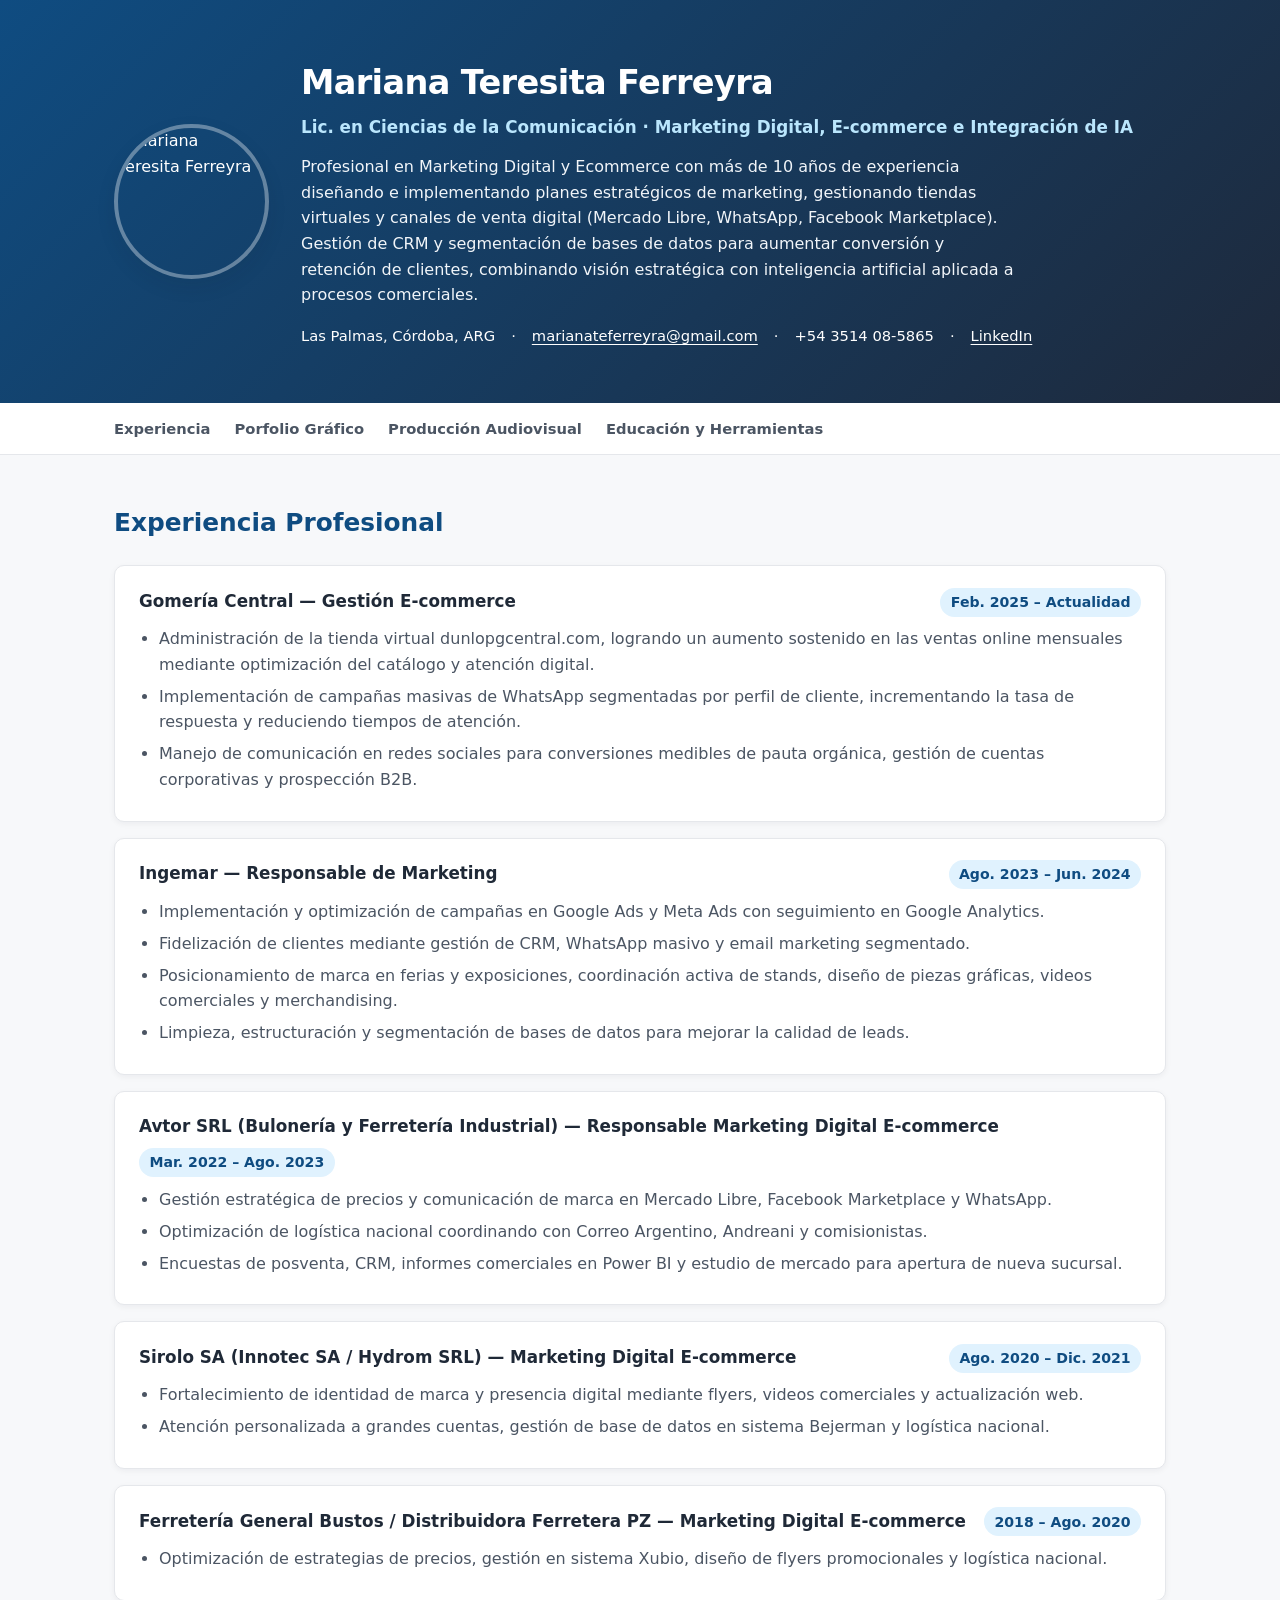
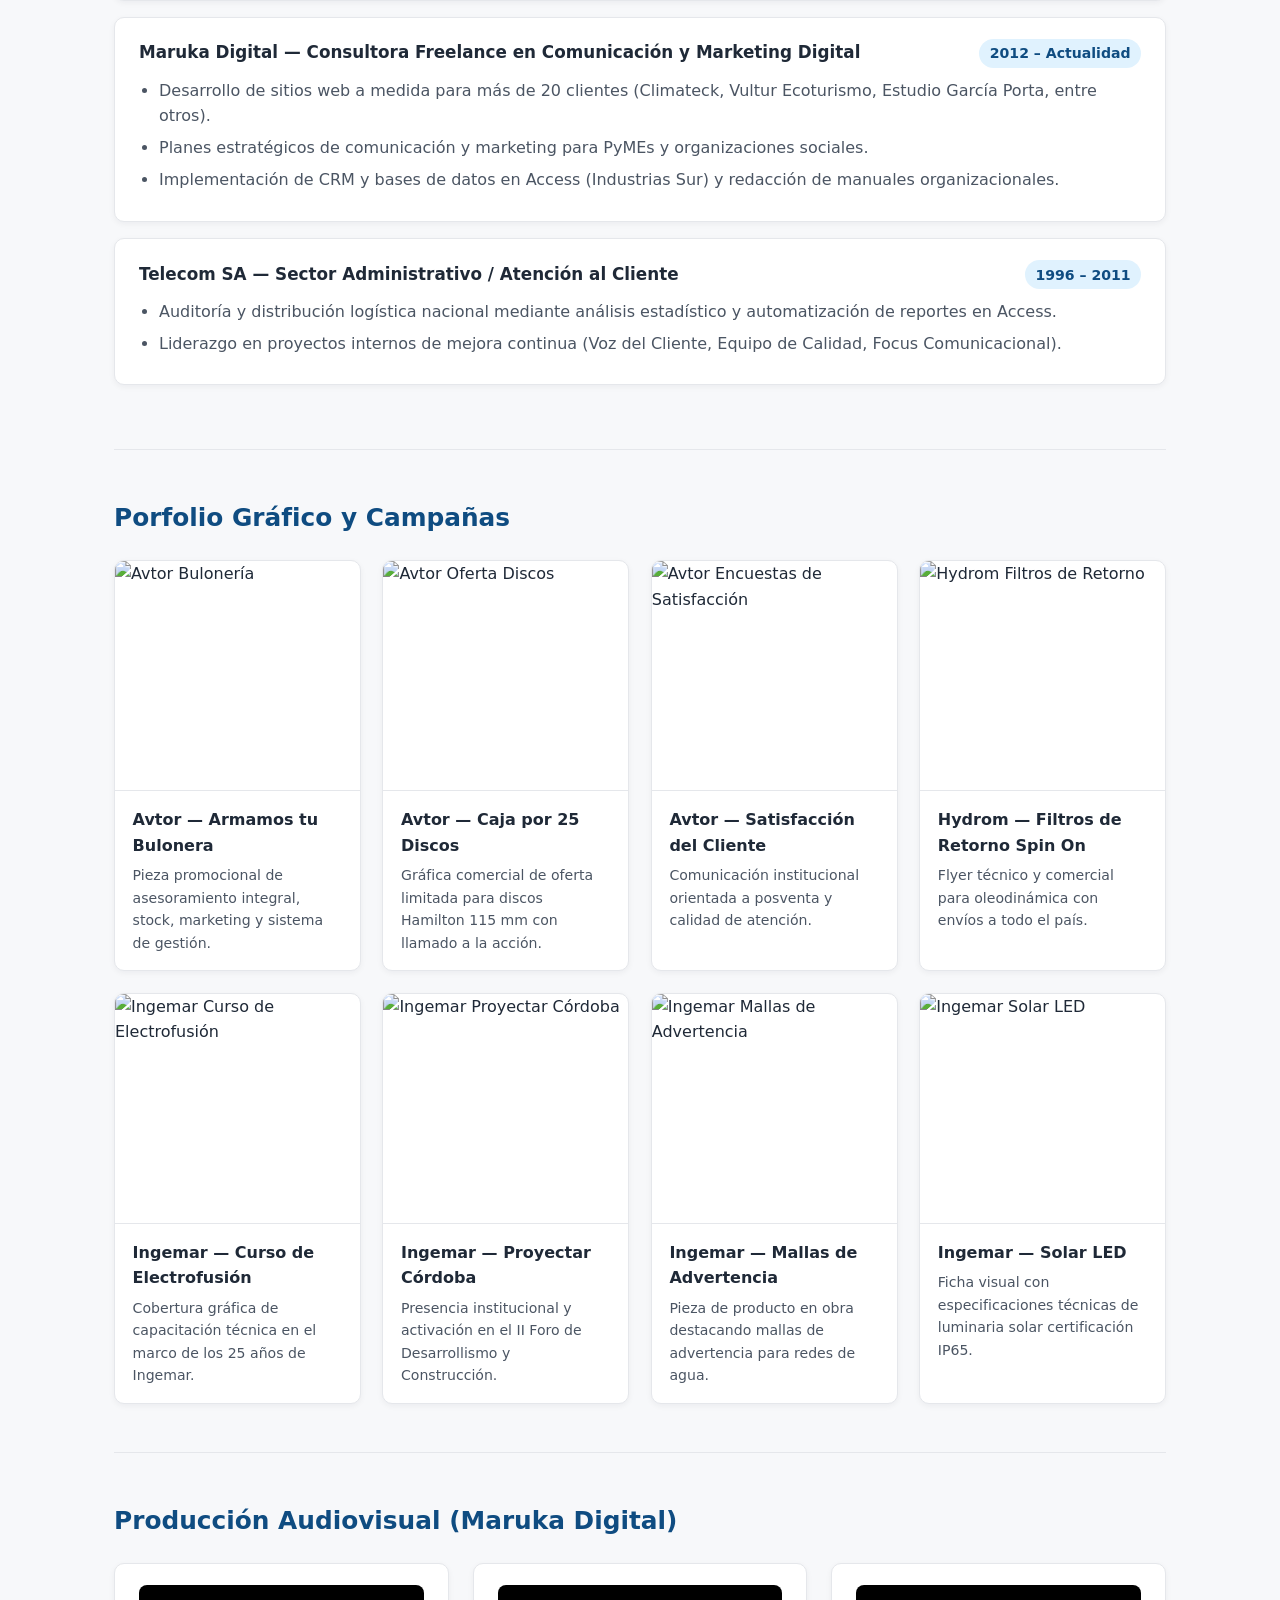
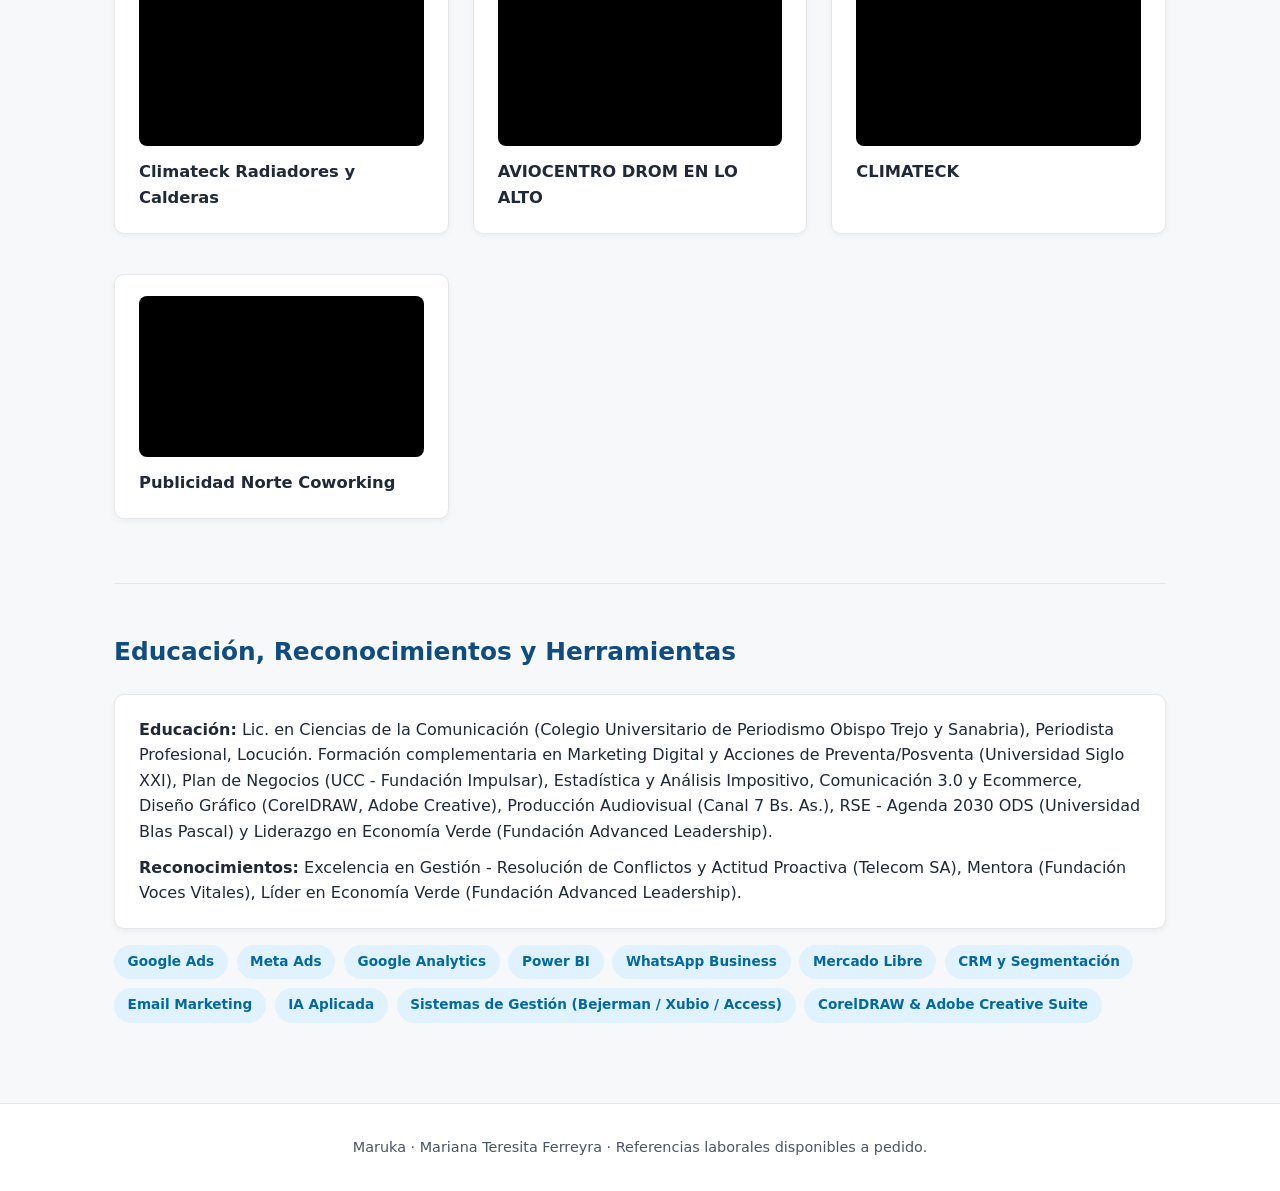
==== commit 09337b5b: "Add files via upload" ====
--- a/index.html
+++ b/index.html
@@ -1,277 +1,247 @@
 <!DOCTYPE html>
-<html lang="es-AR">
+<html lang="es">
 <head>
-  <meta charset="UTF-8">
-  <meta name="viewport" content="width=device-width, initial-scale=1.0">
-  <title>MaruKa Digital | Marketing y comunicación digital, e-commerce e IA</title>
-  <meta name="description" content="MaruKa Digital es una agencia de marketing y comunicación digital: inteligencia artificial aplicada a procesos comerciales, e-commerce, tecnología NFC, fortalecimiento de marca y gestión de redes sociales.">
-  <meta name="theme-color" content="#1fa67a">
-  <link rel="canonical" href="https://maruka.com.ar/">
-  <link rel="icon" href="images/logo-maruka.jpg">
-  <link rel="preconnect" href="https://fonts.googleapis.com">
-  <link rel="preconnect" href="https://fonts.gstatic.com" crossorigin>
-  <link href="https://fonts.googleapis.com/css2?family=Roboto:wght@400;500;700;800&display=swap" rel="stylesheet">
-  <link rel="stylesheet" href="styles.css">
+  <meta charset="UTF-8" />
+  <meta name="viewport" content="width=device-width, initial-scale=1.0" />
+  <title>Maruka | Mariana Teresita Ferreyra — Porfolio y CV</title>
+  <link rel="stylesheet" href="styles.css" />
 </head>
 <body>
 
-  <!-- ===================== HEADER ===================== -->
-  <header class="header">
-    <div class="contenedor nav">
-      <a href="#inicio" class="logo-texto" aria-label="MaruKa Digital - Inicio">
-        <span class="m">MARU</span><span class="k">KA</span>
-        <small>DIGITAL</small>
-      </a>
-
-      <button class="hamburguesa" id="btn-menu" aria-label="Abrir menú" aria-expanded="false" aria-controls="menu">
-        <span></span><span></span><span></span>
-      </button>
-
-      <ul class="menu" id="menu">
-        <li><a href="#inicio">Inicio</a></li>
-        <li><a href="#servicios">Servicios</a></li>
-        <li><a href="#ecommerce">E-commerce</a></li>
-        <li><a href="#cliente">Enfoque</a></li>
-        <li><a href="#proceso">Cómo trabajamos</a></li>
-        <li><a href="portfolio.html">Portfolio</a></li>
-        <li><a href="#contacto" class="btn btn-naranja">Contactanos</a></li>
-      </ul>
+  <header>
+    <div class="container hero">
+      <img src="mariana-perfil.jpg" alt="Mariana Teresita Ferreyra" />
+      <div class="hero-content">
+        <h1>Mariana Teresita Ferreyra</h1>
+        <div class="subtitle">Lic. en Ciencias de la Comunicación · Marketing Digital, E-commerce e Integración de IA</div>
+        <p>
+          Profesional en Marketing Digital y Ecommerce con más de 10 años de experiencia diseñando e implementando planes estratégicos de marketing, gestionando tiendas virtuales y canales de venta digital (Mercado Libre, WhatsApp, Facebook Marketplace). Gestión de CRM y segmentación de bases de datos para aumentar conversión y retención de clientes, combinando visión estratégica con inteligencia artificial aplicada a procesos comerciales.
+        </p>
+        <div class="contact-bar">
+          <span>Las Palmas, Córdoba, ARG</span>
+          <span>·</span>
+          <a href="mailto:marianateferreyra@gmail.com">marianateferreyra@gmail.com</a>
+          <span>·</span>
+          <span>+54 3514 08-5865</span>
+          <span>·</span>
+          <a href="https://linkedin.com/in/marianateresitaferreyra" target="_blank" rel="noopener">LinkedIn</a>
+        </div>
+      </div>
     </div>
   </header>
 
-  <main>
-
-    <!-- ===================== HERO ===================== -->
-    <section class="hero" id="inicio">
-      <div class="contenedor">
-        <div class="hero-contenido">
-          <span class="etiqueta">Agencia de marketing y comunicación digital</span>
-          <h1>Hacemos crecer tu negocio con <span class="naranja">estrategia</span>, <span class="verde">tecnología</span> y foco en el cliente.</h1>
-          <p>Tiendas online, inteligencia artificial aplicada a tus ventas, redes sociales y marca. Todo lo que tu empresa necesita para vender más y comunicar mejor, en un solo lugar.</p>
-          <div class="hero-botones">
-            <a href="#contacto" class="btn btn-naranja">Pedí tu propuesta</a>
-            <a href="#servicios" class="btn btn-borde">Ver servicios</a>
-          </div>
-          <div class="hero-datos">
-            <div><strong>+10 años</strong><span>de experiencia en marketing digital</span></div>
-            <div><strong>6 áreas</strong><span>de servicio integradas</span></div>
-            <div><strong>100%</strong><span>enfoque en resultados</span></div>
-          </div>
-        </div>
-      </div>
-    </section>
-
-    <!-- ===================== SERVICIOS ===================== -->
-    <section class="seccion" id="servicios">
-      <div class="contenedor">
-        <div class="titulo-seccion aparecer">
-          <span class="etiqueta">Nuestros servicios</span>
-          <h2>Soluciones digitales para cada etapa de tu negocio</h2>
-          <p>Combinamos creatividad, datos y tecnología para que tu marca se vea, se conecte y venda.</p>
-        </div>
-
-        <div class="grilla-servicios">
-          <article class="tarjeta aparecer">
-            <div class="icono" aria-hidden="true">🤖</div>
-            <h3>Inteligencia Artificial (IA)</h3>
-            <p>Aplicamos IA a tus procesos comerciales: automatización de atención, seguimiento de clientes, análisis de datos y generación de contenido para ahorrar tiempo y vender más.</p>
-          </article>
-
-          <article class="tarjeta aparecer">
-            <div class="icono" aria-hidden="true">🛒</div>
-            <h3>E-Commerce y ventas online</h3>
-            <p>Diseño y rediseño de tiendas web pensadas para convertir: experiencia de compra simple, catálogo ordenado y medios de pago integrados.</p>
-          </article>
-
-          <article class="tarjeta aparecer">
-            <div class="icono" aria-hidden="true">📡</div>
-            <h3>Tecnología NFC</h3>
-            <p>Tarjetas, llaveros y puntos de contacto NFC que conectan el mundo físico con tu negocio digital con un solo toque: perfiles, menús, catálogos y redes.</p>
-          </article>
-
-          <article class="tarjeta aparecer">
-            <div class="icono" aria-hidden="true">🎯</div>
-            <h3>Fortalecimiento de marca</h3>
-            <p>Identidad visual y comunicación institucional 3.0 para que tu empresa transmita confianza y se diferencie de la competencia.</p>
-          </article>
-
-          <article class="tarjeta aparecer">
-            <div class="icono" aria-hidden="true">📱</div>
-            <h3>Redes sociales y diseño de flyers</h3>
-            <p>Gestión profesional de tus redes, calendario de contenidos y piezas gráficas atractivas que mantienen a tu comunidad activa.</p>
-          </article>
-
-          <article class="tarjeta aparecer">
-            <div class="icono" aria-hidden="true">📊</div>
-            <h3>Planificación estratégica y auditoría</h3>
-            <p>Marketing social, planificación estratégica y auditoría de medios para tomar decisiones con datos y medir cada inversión.</p>
-          </article>
-        </div>
-      </div>
-    </section>
-
-    <!-- ===================== E-COMMERCE / QUIÉNES SOMOS ===================== -->
-    <section class="seccion alt" id="ecommerce">
-      <div class="contenedor dos-columnas">
-        <div class="media aparecer">
-          <img src="images/logo-maruka.jpg" alt="Logo de MaruKa Digital - Venta e-commerce" loading="lazy">
-        </div>
-        <div class="aparecer">
-          <span class="etiqueta">Quiénes somos</span>
-          <h2>Tu aliado para vender online</h2>
-          <p>En <strong>MaruKa Digital</strong> acompañamos a comercios, pymes e industrias a dar el salto al mundo digital. Unimos estrategia comercial, tecnología y comunicación para que cada acción tenga un objetivo claro y medible.</p>
-          <ul class="lista-check">
-            <li>Tiendas online diseñadas para convertir visitas en ventas</li>
-            <li>Automatización con inteligencia artificial</li>
-            <li>Marca y comunicación coherentes en todos los canales</li>
-            <li>Reportes claros y decisiones basadas en datos</li>
-          </ul>
-        </div>
-      </div>
-    </section>
-
-    <!-- ===================== ENFOQUE EN EL CLIENTE ===================== -->
-    <section class="seccion banda-cliente" id="cliente">
-      <div class="contenedor">
-        <div class="titulo-seccion aparecer">
-          <span class="etiqueta">Nuestro enfoque</span>
-          <h2>El cliente en el centro de la estrategia</h2>
-          <p>Diferenciarse de la competencia empieza por escuchar a quien compra. Por eso diseñamos cada estrategia a partir de lo que tu cliente necesita.</p>
-        </div>
-
-        <div class="dos-columnas" style="margin-bottom: 4rem;">
-          <div class="media aparecer">
-            <img src="images/foco-cliente.png" alt="Diferenciarse de la competencia con foco en el cliente" loading="lazy">
-          </div>
-          <div class="aparecer">
-            <h3>Diferenciate con foco en el cliente</h3>
-            <p>Analizamos tu mercado, tu competencia y tu público para construir propuestas de valor que se noten y que la gente elija.</p>
-            <ul class="lista-check">
-              <li>Estudio de audiencia y competencia</li>
-              <li>Propuesta de valor clara y diferenciada</li>
-              <li>Experiencia de compra pensada para el usuario</li>
-            </ul>
-          </div>
-        </div>
-
-        <div class="dos-columnas invertido">
-          <div class="media aparecer">
-            <img src="images/cliente-centro.png" alt="El cliente en el centro de la estrategia: fórmula ganadora" loading="lazy">
-          </div>
-          <div class="aparecer">
-            <h3>Una fórmula ganadora</h3>
-            <p>Cuando todas las áreas de tu negocio giran alrededor del cliente, las ventas, la fidelidad y la reputación de tu marca crecen de forma sostenida.</p>
-            <ul class="lista-check">
-              <li>Comunicación coherente en cada punto de contacto</li>
-              <li>Atención ágil con apoyo de IA</li>
-              <li>Seguimiento y mejora continua</li>
-            </ul>
-          </div>
-        </div>
-      </div>
-    </section>
-
-    <!-- ===================== PROCESO ===================== -->
-    <section class="seccion" id="proceso">
-      <div class="contenedor">
-        <div class="titulo-seccion aparecer">
-          <span class="etiqueta">Cómo trabajamos</span>
-          <h2>Un proceso simple, de la idea a los resultados</h2>
-        </div>
-
-        <div class="pasos">
-          <div class="paso aparecer">
-            <h3>Diagnóstico</h3>
-            <p>Auditamos tu situación actual: medios, tienda, redes, marca y competencia.</p>
-          </div>
-          <div class="paso aparecer">
-            <h3>Estrategia</h3>
-            <p>Definimos objetivos, canales y un plan de acción a medida de tu negocio.</p>
-          </div>
-          <div class="paso aparecer">
-            <h3>Implementación</h3>
-            <p>Diseñamos, desarrollamos y ponemos en marcha tienda, campañas y contenidos.</p>
-          </div>
-          <div class="paso aparecer">
-            <h3>Medición y mejora</h3>
-            <p>Analizamos métricas, ajustamos y escalamos lo que funciona.</p>
-          </div>
-        </div>
-      </div>
-    </section>
-
-    <!-- ===================== CONTACTO ===================== -->
-    <section class="seccion contacto" id="contacto">
-      <div class="contenedor contacto-centro aparecer">
-        <span class="etiqueta">Contacto</span>
-        <h2>Contanos tu necesidad, tenemos la solución</h2>
-        <p>Escribinos por WhatsApp y te respondemos con una propuesta pensada para tu negocio. La primera consulta no tiene costo.</p>
-
-        <a class="btn-whatsapp" href="https://wa.me/5493517370345?text=Hola%20MaruKa%20Digital%2C%20quiero%20contarles%20mi%20necesidad" target="_blank" rel="noopener">
-          <svg viewBox="0 0 32 32" width="30" height="30" aria-hidden="true" fill="currentColor">
-            <path d="M16.003 3C8.83 3 3 8.83 3 16c0 2.29.6 4.52 1.74 6.49L3 29l6.7-1.72A12.94 12.94 0 0 0 16.003 29C23.17 29 29 23.17 29 16S23.17 3 16.003 3Zm0 23.6c-2.03 0-4.01-.55-5.74-1.58l-.41-.25-3.98 1.02 1.06-3.88-.27-.43A10.57 10.57 0 0 1 5.4 16c0-5.9 4.8-10.6 10.6-10.6S26.6 10.1 26.6 16s-4.7 10.6-10.6 10.6Zm5.82-7.94c-.32-.16-1.88-.93-2.17-1.03-.29-.11-.5-.16-.71.16-.21.32-.82 1.03-1 1.24-.18.21-.37.24-.69.08-.32-.16-1.35-.5-2.57-1.59-.95-.85-1.59-1.9-1.78-2.22-.18-.32-.02-.49.14-.65.14-.14.32-.37.48-.56.16-.18.21-.32.32-.53.11-.21.05-.4-.03-.56-.08-.16-.71-1.72-.98-2.35-.26-.62-.52-.53-.71-.54l-.61-.01c-.21 0-.56.08-.85.4-.29.32-1.11 1.08-1.11 2.64s1.14 3.06 1.3 3.27c.16.21 2.24 3.42 5.43 4.8.76.33 1.35.52 1.81.67.76.24 1.45.21 2 .13.61-.09 1.88-.77 2.14-1.51.27-.74.27-1.37.19-1.51-.08-.13-.29-.21-.61-.37Z"/>
-          </svg>
-          Escribinos por WhatsApp
-        </a>
-
-        <ul class="datos-contacto">
-          <li>✉️ <a href="mailto:marukadigital@gmail.com">marukadigital@gmail.com</a></li>
-          <li>💬 <a href="https://wa.me/5493517370345" target="_blank" rel="noopener">+54 9 351 737-0345</a></li>
-          <li>📍 Córdoba, Argentina</li>
-          <li>🌐 <a href="https://maruka.com.ar">maruka.com.ar</a></li>
-        </ul>
-      </div>
-    </section>
-
+  <nav class="subnav" aria-label="Navegación de secciones">
+    <div class="container">
+      <a href="#experiencia">Experiencia</a>
+      <a href="#grafica">Porfolio Gráfico</a>
+      <a href="#videos">Producción Audiovisual</a>
+      <a href="#educacion-habilidades">Educación y Herramientas</a>
+    </div>
+  </nav>
+
+  <main class="container">
+    <section id="experiencia">
+      <h2>Experiencia Profesional</h2>
+
+      <div class="card">
+        <div class="card-header">
+          <span class="role">Gomería Central — Gestión E-commerce</span>
+          <span class="period">Feb. 2025 – Actualidad</span>
+        </div>
+        <ul>
+          <li>Administración de la tienda virtual dunlopgcentral.com, logrando un aumento sostenido en las ventas online mensuales mediante optimización del catálogo y atención digital.</li>
+          <li>Implementación de campañas masivas de WhatsApp segmentadas por perfil de cliente, incrementando la tasa de respuesta y reduciendo tiempos de atención.</li>
+          <li>Manejo de comunicación en redes sociales para conversiones medibles de pauta orgánica, gestión de cuentas corporativas y prospección B2B.</li>
+        </ul>
+      </div>
+
+      <div class="card">
+        <div class="card-header">
+          <span class="role">Ingemar — Responsable de Marketing</span>
+          <span class="period">Ago. 2023 – Jun. 2024</span>
+        </div>
+        <ul>
+          <li>Implementación y optimización de campañas en Google Ads y Meta Ads con seguimiento en Google Analytics.</li>
+          <li>Fidelización de clientes mediante gestión de CRM, WhatsApp masivo y email marketing segmentado.</li>
+          <li>Posicionamiento de marca en ferias y exposiciones, coordinación activa de stands, diseño de piezas gráficas, videos comerciales y merchandising.</li>
+          <li>Limpieza, estructuración y segmentación de bases de datos para mejorar la calidad de leads.</li>
+        </ul>
+      </div>
+
+      <div class="card">
+        <div class="card-header">
+          <span class="role">Avtor SRL (Bulonería y Ferretería Industrial) — Responsable Marketing Digital E-commerce</span>
+          <span class="period">Mar. 2022 – Ago. 2023</span>
+        </div>
+        <ul>
+          <li>Gestión estratégica de precios y comunicación de marca en Mercado Libre, Facebook Marketplace y WhatsApp.</li>
+          <li>Optimización de logística nacional coordinando con Correo Argentino, Andreani y comisionistas.</li>
+          <li>Encuestas de posventa, CRM, informes comerciales en Power BI y estudio de mercado para apertura de nueva sucursal.</li>
+        </ul>
+      </div>
+
+      <div class="card">
+        <div class="card-header">
+          <span class="role">Sirolo SA (Innotec SA / Hydrom SRL) — Marketing Digital E-commerce</span>
+          <span class="period">Ago. 2020 – Dic. 2021</span>
+        </div>
+        <ul>
+          <li>Fortalecimiento de identidad de marca y presencia digital mediante flyers, videos comerciales y actualización web.</li>
+          <li>Atención personalizada a grandes cuentas, gestión de base de datos en sistema Bejerman y logística nacional.</li>
+        </ul>
+      </div>
+
+      <div class="card">
+        <div class="card-header">
+          <span class="role">Ferretería General Bustos / Distribuidora Ferretera PZ — Marketing Digital E-commerce</span>
+          <span class="period">2018 – Ago. 2020</span>
+        </div>
+        <ul>
+          <li>Optimización de estrategias de precios, gestión en sistema Xubio, diseño de flyers promocionales y logística nacional.</li>
+        </ul>
+      </div>
+
+      <div class="card">
+        <div class="card-header">
+          <span class="role">Maruka Digital — Consultora Freelance en Comunicación y Marketing Digital</span>
+          <span class="period">2012 – Actualidad</span>
+        </div>
+        <ul>
+          <li>Desarrollo de sitios web a medida para más de 20 clientes (Climateck, Vultur Ecoturismo, Estudio García Porta, entre otros).</li>
+          <li>Planes estratégicos de comunicación y marketing para PyMEs y organizaciones sociales.</li>
+          <li>Implementación de CRM y bases de datos en Access (Industrias Sur) y redacción de manuales organizacionales.</li>
+        </ul>
+      </div>
+
+      <div class="card">
+        <div class="card-header">
+          <span class="role">Telecom SA — Sector Administrativo / Atención al Cliente</span>
+          <span class="period">1996 – 2011</span>
+        </div>
+        <ul>
+          <li>Auditoría y distribución logística nacional mediante análisis estadístico y automatización de reportes en Access.</li>
+          <li>Liderazgo en proyectos internos de mejora continua (Voz del Cliente, Equipo de Calidad, Focus Comunicacional).</li>
+        </ul>
+      </div>
+    </section>
+
+    <section id="grafica">
+      <h2>Porfolio Gráfico y Campañas</h2>
+      <div class="grid">
+        <article class="media-card">
+          <img src="avtor-bulonera.jpg" alt="Avtor Bulonería" />
+          <div class="body">
+            <h3>Avtor — Armamos tu Bulonera</h3>
+            <p>Pieza promocional de asesoramiento integral, stock, marketing y sistema de gestión.</p>
+          </div>
+        </article>
+        <article class="media-card">
+          <img src="avtor-discos-oferta.jpg" alt="Avtor Oferta Discos" />
+          <div class="body">
+            <h3>Avtor — Caja por 25 Discos</h3>
+            <p>Gráfica comercial de oferta limitada para discos Hamilton 115 mm con llamado a la acción.</p>
+          </div>
+        </article>
+        <article class="media-card">
+          <img src="avtor-encuestas-satisfaccion.jpg" alt="Avtor Encuestas de Satisfacción" />
+          <div class="body">
+            <h3>Avtor — Satisfacción del Cliente</h3>
+            <p>Comunicación institucional orientada a posventa y calidad de atención.</p>
+          </div>
+        </article>
+        <article class="media-card">
+          <img src="hydrom-filtros-retorno.jpg" alt="Hydrom Filtros de Retorno" />
+          <div class="body">
+            <h3>Hydrom — Filtros de Retorno Spin On</h3>
+            <p>Flyer técnico y comercial para oleodinámica con envíos a todo el país.</p>
+          </div>
+        </article>
+        <article class="media-card">
+          <img src="ingemar-curso-electrofusion.jpg" alt="Ingemar Curso de Electrofusión" />
+          <div class="body">
+            <h3>Ingemar — Curso de Electrofusión</h3>
+            <p>Cobertura gráfica de capacitación técnica en el marco de los 25 años de Ingemar.</p>
+          </div>
+        </article>
+        <article class="media-card">
+          <img src="ingemar-proyectar-cordoba.jpg" alt="Ingemar Proyectar Córdoba" />
+          <div class="body">
+            <h3>Ingemar — Proyectar Córdoba</h3>
+            <p>Presencia institucional y activación en el II Foro de Desarrollismo y Construcción.</p>
+          </div>
+        </article>
+        <article class="media-card">
+          <img src="ingemar-mallas-advertencia.jpg" alt="Ingemar Mallas de Advertencia" />
+          <div class="body">
+            <h3>Ingemar — Mallas de Advertencia</h3>
+            <p>Pieza de producto en obra destacando mallas de advertencia para redes de agua.</p>
+          </div>
+        </article>
+        <article class="media-card">
+          <img src="ingemar-solar-led.jpg" alt="Ingemar Solar LED" />
+          <div class="body">
+            <h3>Ingemar — Solar LED</h3>
+            <p>Ficha visual con especificaciones técnicas de luminaria solar certificación IP65.</p>
+          </div>
+        </article>
+      </div>
+    </section>
+
+    <section id="videos">
+      <h2>Producción Audiovisual (Maruka Digital)</h2>
+      <div class="video-grid">
+        <div class="card">
+          <div class="video-frame">
+            <iframe src="https://www.youtube.com/embed/fNyZ8iuiRUo" title="Climateck Radiadores y Calderas" allowfullscreen></iframe>
+          </div>
+          <h3>Climateck Radiadores y Calderas</h3>
+        </div>
+        <div class="card">
+          <div class="video-frame">
+            <iframe src="https://www.youtube.com/embed/bjr2ndTxc5Y" title="Aviocentro DROM en Lo Alto" allowfullscreen></iframe>
+          </div>
+          <h3>AVIOCENTRO DROM EN LO ALTO</h3>
+        </div>
+        <div class="card">
+          <div class="video-frame">
+            <iframe src="https://www.youtube.com/embed/1-YiWWEpB54" title="Climateck" allowfullscreen></iframe>
+          </div>
+          <h3>CLIMATECK</h3>
+        </div>
+        <div class="card">
+          <div class="video-frame">
+            <iframe src="https://www.youtube.com/embed/DpRk0O8Tik8" title="Publicidad Norte Coworking" allowfullscreen></iframe>
+          </div>
+          <h3>Publicidad Norte Coworking</h3>
+        </div>
+      </div>
+    </section>
+
+    <section id="educacion-habilidades">
+      <h2>Educación, Reconocimientos y Herramientas</h2>
+      <div class="card">
+        <p><strong>Educación:</strong> Lic. en Ciencias de la Comunicación (Colegio Universitario de Periodismo Obispo Trejo y Sanabria), Periodista Profesional, Locución. Formación complementaria en Marketing Digital y Acciones de Preventa/Posventa (Universidad Siglo XXI), Plan de Negocios (UCC - Fundación Impulsar), Estadística y Análisis Impositivo, Comunicación 3.0 y Ecommerce, Diseño Gráfico (CorelDRAW, Adobe Creative), Producción Audiovisual (Canal 7 Bs. As.), RSE - Agenda 2030 ODS (Universidad Blas Pascal) y Liderazgo en Economía Verde (Fundación Advanced Leadership).</p>
+        <p style="margin-top: 0.65rem;"><strong>Reconocimientos:</strong> Excelencia en Gestión - Resolución de Conflictos y Actitud Proactiva (Telecom SA), Mentora (Fundación Voces Vitales), Líder en Economía Verde (Fundación Advanced Leadership).</p>
+      </div>
+      <div class="tags">
+        <span class="tag">Google Ads</span>
+        <span class="tag">Meta Ads</span>
+        <span class="tag">Google Analytics</span>
+        <span class="tag">Power BI</span>
+        <span class="tag">WhatsApp Business</span>
+        <span class="tag">Mercado Libre</span>
+        <span class="tag">CRM y Segmentación</span>
+        <span class="tag">Email Marketing</span>
+        <span class="tag">IA Aplicada</span>
+        <span class="tag">Sistemas de Gestión (Bejerman / Xubio / Access)</span>
+        <span class="tag">CorelDRAW &amp; Adobe Creative Suite</span>
+      </div>
+    </section>
   </main>
 
-  <!-- ===================== FOOTER ===================== -->
-  <footer class="footer">
-    <div class="contenedor footer-inner">
-      <a href="#inicio" class="logo-texto" aria-label="MaruKa Digital">
-        <span class="m">MARU</span><span class="k">KA</span>
-        <small>DIGITAL</small>
-      </a>
-      <span>© <span id="anio"></span> MaruKa Digital · Marketing y comunicación digital · Córdoba, Argentina</span>
-    </div>
+  <footer>
+    Maruka · Mariana Teresita Ferreyra · Referencias laborales disponibles a pedido.
   </footer>
 
-  <!-- Botón flotante de WhatsApp -->
-  <a class="whatsapp" href="https://wa.me/5493517370345" target="_blank" rel="noopener" aria-label="Escribinos por WhatsApp"><svg viewBox="0 0 32 32" width="32" height="32" aria-hidden="true" fill="#fff"><path d="M16.003 3C8.83 3 3 8.83 3 16c0 2.29.6 4.52 1.74 6.49L3 29l6.7-1.72A12.94 12.94 0 0 0 16.003 29C23.17 29 29 23.17 29 16S23.17 3 16.003 3Zm0 23.6c-2.03 0-4.01-.55-5.74-1.58l-.41-.25-3.98 1.02 1.06-3.88-.27-.43A10.57 10.57 0 0 1 5.4 16c0-5.9 4.8-10.6 10.6-10.6S26.6 10.1 26.6 16s-4.7 10.6-10.6 10.6Zm5.82-7.94c-.32-.16-1.88-.93-2.17-1.03-.29-.11-.5-.16-.71.16-.21.32-.82 1.03-1 1.24-.18.21-.37.24-.69.08-.32-.16-1.35-.5-2.57-1.59-.95-.85-1.59-1.9-1.78-2.22-.18-.32-.02-.49.14-.65.14-.14.32-.37.48-.56.16-.18.21-.32.32-.53.11-.21.05-.4-.03-.56-.08-.16-.71-1.72-.98-2.35-.26-.62-.52-.53-.71-.54l-.61-.01c-.21 0-.56.08-.85.4-.29.32-1.11 1.08-1.11 2.64s1.14 3.06 1.3 3.27c.16.21 2.24 3.42 5.43 4.8.76.33 1.35.52 1.81.67.76.24 1.45.21 2 .13.61-.09 1.88-.77 2.14-1.51.27-.74.27-1.37.19-1.51-.08-.13-.29-.21-.61-.37Z"/></svg></a>
-
-  <script>
-    // Menú móvil
-    const btn = document.getElementById('btn-menu');
-    const menu = document.getElementById('menu');
-    btn.addEventListener('click', () => {
-      const abierto = menu.classList.toggle('abierto');
-      btn.setAttribute('aria-expanded', abierto);
-    });
-    menu.querySelectorAll('a').forEach(a =>
-      a.addEventListener('click', () => {
-        menu.classList.remove('abierto');
-        btn.setAttribute('aria-expanded', 'false');
-      })
-    );
-
-    // Año del footer
-    document.getElementById('anio').textContent = new Date().getFullYear();
-
-    // Animación de aparición al hacer scroll
-    const items = document.querySelectorAll('.aparecer');
-    if ('IntersectionObserver' in window) {
-      const obs = new IntersectionObserver((entradas) => {
-        entradas.forEach(e => {
-          if (e.isIntersecting) {
-            e.target.classList.add('visible');
-            obs.unobserve(e.target);
-          }
-        });
-      }, { threshold: 0.12 });
-      items.forEach(el => obs.observe(el));
-    } else {
-      items.forEach(el => el.classList.add('visible'));
-    }
-  </script>
 </body>
 </html>
--- a/styles.css
+++ b/styles.css
@@ -1,31 +1,28 @@
-/* =========================================================
-   MaruKa Digital — Hoja de estilos
-   Paleta tomada del logo:
-   naranja #DD5A2C · verde #1FA67A · azul #3B82D6
-   ========================================================= */
+/* ==========================================================================
+   MARUKA — Porfolio Profesional & CV (Mariana Teresita Ferreyra)
+   Archivo de estilos: styles.css
+   ========================================================================== */
 
 :root {
-  --naranja: #dd5a2c;
-  --naranja-oscuro: #b8441c;
-  --verde: #1fa67a;
-  --verde-oscuro: #167d5c;
-  --azul: #3b82d6;
-  --azul-oscuro: #2764ad;
-  --fondo: #fbfaf9;
-  --fondo-alt: #f1efec;
-  --gris-icono: #d5d2cc;
-  --texto: #2a2a2a;
-  --texto-suave: #5f5f5f;
-  --blanco: #ffffff;
-  --radio: 16px;
-  --sombra: 0 10px 30px rgba(0, 0, 0, 0.08);
-  --max: 1160px;
-}
-
-*,
-*::before,
-*::after {
+  --bg: #f7f8fa;
+  --surface: #ffffff;
+  --text: #1f2937;
+  --muted: #4b5563;
+  --accent: #0f4c81;
+  --accent-dark: #1e293b;
+  --accent-2: #0ea5e9;
+  --tag-bg: #e0f2fe;
+  --tag-text: #0369a1;
+  --border: #e5e7eb;
+  --shadow-sm: 0 2px 6px rgba(15, 23, 42, 0.05);
+  --shadow-md: 0 8px 20px rgba(15, 23, 42, 0.08);
+  --radius: 10px;
+}
+
+* {
   box-sizing: border-box;
+  margin: 0;
+  padding: 0;
 }
 
 html {
@@ -33,651 +30,311 @@
 }
 
 body {
-  margin: 0;
-  font-family: "Roboto", "Segoe UI", Arial, sans-serif;
-  color: var(--texto);
-  background: var(--fondo);
-  line-height: 1.65;
-  -webkit-font-smoothing: antialiased;
-}
-
-img {
-  max-width: 100%;
-  display: block;
-}
-
-a {
-  color: inherit;
-  text-decoration: none;
-}
-
-.contenedor {
-  width: min(100% - 2.5rem, var(--max));
-  margin-inline: auto;
-}
-
-.seccion {
-  padding: 5.5rem 0;
-}
-
-.seccion.alt {
-  background: var(--fondo-alt);
-}
-
-.etiqueta {
-  display: inline-block;
-  font-size: 0.8rem;
-  font-weight: 700;
-  letter-spacing: 0.25em;
-  text-transform: uppercase;
-  color: var(--verde);
-  margin-bottom: 0.75rem;
-}
-
-h1,
-h2,
-h3 {
-  line-height: 1.15;
-  margin: 0 0 1rem;
-  font-weight: 700;
-}
-
-h2 {
-  font-size: clamp(1.8rem, 3.5vw, 2.6rem);
-}
-
-h3 {
-  font-size: 1.2rem;
-}
-
-p {
-  margin: 0 0 1rem;
-}
-
-.titulo-seccion {
-  max-width: 680px;
-  margin-bottom: 3rem;
-}
-
-.titulo-seccion p {
-  color: var(--texto-suave);
+  font-family: system-ui, -apple-system, "Segoe UI", Roboto, Helvetica, Arial, sans-serif;
+  background-color: var(--bg);
+  color: var(--text);
+  line-height: 1.6;
+}
+
+/* Contenedor principal */
+.container {
+  max-width: 1100px;
+  margin: 0 auto;
+  padding: 0 1.5rem;
+}
+
+/* Encabezado / Hero */
+header {
+  background: linear-gradient(135deg, var(--accent), var(--accent-dark));
+  color: #ffffff;
+  padding: 3.5rem 1.5rem;
+}
+
+.hero {
+  display: flex;
+  flex-wrap: wrap;
+  gap: 2rem;
+  align-items: center;
+}
+
+.hero img {
+  width: 155px;
+  height: 155px;
+  object-fit: cover;
+  border-radius: 50%;
+  border: 4px solid rgba(255, 255, 255, 0.35);
+  box-shadow: var(--shadow-md);
+  flex-shrink: 0;
+}
+
+.hero-content {
+  flex: 1;
+  min-width: 280px;
+}
+
+.hero h1 {
+  font-size: 2.1rem;
+  font-weight: 800;
+  letter-spacing: -0.02em;
+  margin-bottom: 0.25rem;
+}
+
+.hero .subtitle {
+  color: #bae6fd;
+  font-weight: 600;
   font-size: 1.05rem;
-}
-
-/* ---------- Botones ---------- */
-.btn {
-  display: inline-block;
-  padding: 0.9rem 1.8rem;
-  border-radius: 999px;
-  font-weight: 700;
-  font-size: 0.95rem;
-  letter-spacing: 0.04em;
-  border: 2px solid transparent;
-  cursor: pointer;
-  transition: transform 0.2s, background 0.2s, color 0.2s, box-shadow 0.2s;
-  font-family: inherit;
-}
-
-.btn:hover {
-  transform: translateY(-2px);
-}
-
-.btn-naranja {
-  background: var(--naranja);
-  color: var(--blanco);
-  box-shadow: 0 8px 20px rgba(221, 90, 44, 0.3);
-}
-
-.btn-naranja:hover {
-  background: var(--naranja-oscuro);
-}
-
-.btn-borde {
-  border-color: var(--blanco);
-  color: var(--blanco);
-}
-
-.btn-borde:hover {
-  background: var(--blanco);
-  color: var(--texto);
-}
-
-/* ---------- Header / navegación ---------- */
-.header {
+  margin-bottom: 0.85rem;
+}
+
+.hero p {
+  max-width: 720px;
+  margin-bottom: 1rem;
+  color: #f1f5f9;
+}
+
+.contact-bar {
+  display: flex;
+  flex-wrap: wrap;
+  gap: 0.75rem 1rem;
+  font-size: 0.92rem;
+  align-items: center;
+}
+
+.contact-bar a {
+  color: #ffffff;
+  text-decoration: underline;
+  text-underline-offset: 3px;
+  transition: opacity 0.2s ease;
+}
+
+.contact-bar a:hover {
+  opacity: 0.85;
+}
+
+/* Navegación rápida opcional */
+.subnav {
+  background-color: var(--surface);
+  border-bottom: 1px solid var(--border);
   position: sticky;
   top: 0;
-  z-index: 100;
-  background: rgba(251, 250, 249, 0.92);
-  backdrop-filter: blur(10px);
-  border-bottom: 1px solid var(--gris-icono);
-}
-
-.nav {
-  display: flex;
-  align-items: center;
+  z-index: 10;
+}
+
+.subnav .container {
+  display: flex;
+  flex-wrap: wrap;
+  gap: 1.5rem;
+  padding-top: 0.85rem;
+  padding-bottom: 0.85rem;
+}
+
+.subnav a {
+  text-decoration: none;
+  color: var(--muted);
+  font-weight: 600;
+  font-size: 0.92rem;
+  transition: color 0.2s ease;
+}
+
+.subnav a:hover {
+  color: var(--accent);
+}
+
+/* Secciones */
+section {
+  padding: 3rem 0;
+  border-bottom: 1px solid var(--border);
+}
+
+section:last-of-type {
+  border-bottom: none;
+}
+
+h2 {
+  font-size: 1.55rem;
+  font-weight: 700;
+  color: var(--accent);
+  margin-bottom: 1.4rem;
+  position: relative;
+}
+
+/* Tarjetas de experiencia y educación */
+.card {
+  background-color: var(--surface);
+  border: 1px solid var(--border);
+  border-radius: var(--radius);
+  padding: 1.35rem 1.5rem;
+  margin-bottom: 1rem;
+  box-shadow: var(--shadow-sm);
+  transition: transform 0.2s ease, box-shadow 0.2s ease;
+}
+
+.card:hover {
+  transform: translateY(-2px);
+  box-shadow: var(--shadow-md);
+}
+
+.card-header {
+  display: flex;
+  flex-wrap: wrap;
   justify-content: space-between;
-  min-height: 72px;
-  gap: 1rem;
-}
-
-.logo-texto {
-  font-size: 1.6rem;
-  font-weight: 800;
-  letter-spacing: 0.02em;
-  line-height: 1;
-}
-
-.logo-texto .m {
-  color: var(--naranja);
-}
-
-.logo-texto .k {
-  color: var(--verde);
-}
-
-.logo-texto small {
+  align-items: baseline;
+  gap: 0.5rem;
+  margin-bottom: 0.6rem;
+}
+
+.role {
+  font-weight: 700;
+  font-size: 1.05rem;
+  color: var(--text);
+}
+
+.period {
+  font-size: 0.88rem;
+  color: var(--accent);
+  background-color: var(--tag-bg);
+  padding: 0.2rem 0.65rem;
+  border-radius: 999px;
+  font-weight: 600;
+}
+
+ul {
+  padding-left: 1.25rem;
+}
+
+li {
+  margin-bottom: 0.4rem;
+  color: var(--muted);
+}
+
+/* Etiquetas de habilidades */
+.tags {
+  display: flex;
+  flex-wrap: wrap;
+  gap: 0.55rem;
+  margin-top: 1rem;
+}
+
+.tag {
+  background-color: var(--tag-bg);
+  color: var(--tag-text);
+  padding: 0.4rem 0.85rem;
+  border-radius: 999px;
+  font-size: 0.85rem;
+  font-weight: 600;
+}
+
+/* Grilla de Porfolio Gráfico */
+.grid {
+  display: grid;
+  grid-template-columns: repeat(auto-fill, minmax(245px, 1fr));
+  gap: 1.35rem;
+}
+
+.media-card {
+  background-color: var(--surface);
+  border: 1px solid var(--border);
+  border-radius: var(--radius);
+  overflow: hidden;
+  display: flex;
+  flex-direction: column;
+  box-shadow: var(--shadow-sm);
+  transition: transform 0.2s ease, box-shadow 0.2s ease;
+}
+
+.media-card:hover {
+  transform: translateY(-3px);
+  box-shadow: var(--shadow-md);
+}
+
+.media-card img {
+  width: 100%;
+  height: 230px;
+  object-fit: cover;
   display: block;
-  font-size: 0.55rem;
-  letter-spacing: 0.5em;
-  color: var(--verde);
-  margin-top: 4px;
-  font-weight: 500;
-}
-
-.menu {
-  display: flex;
-  align-items: center;
-  gap: 1.8rem;
-  list-style: none;
-  margin: 0;
-  padding: 0;
-}
-
-.menu a {
-  font-weight: 500;
-  font-size: 0.95rem;
-  color: var(--texto);
-  transition: color 0.2s;
-}
-
-.menu a:hover {
-  color: var(--naranja);
-}
-
-.menu .btn {
-  padding: 0.6rem 1.3rem;
-  color: var(--blanco);
-}
-
-.menu .btn:hover {
-  color: var(--blanco);
-}
-
-.hamburguesa {
-  display: none;
-  background: none;
+  border-bottom: 1px solid var(--border);
+}
+
+.media-card .body {
+  padding: 1rem 1.1rem;
+  flex: 1;
+}
+
+.media-card h3 {
+  font-size: 1rem;
+  font-weight: 700;
+  color: var(--text);
+  margin-bottom: 0.35rem;
+}
+
+.media-card p {
+  font-size: 0.88rem;
+  color: var(--muted);
+}
+
+/* Grilla de Videos */
+.video-grid {
+  display: grid;
+  grid-template-columns: repeat(auto-fill, minmax(320px, 1fr));
+  gap: 1.5rem;
+}
+
+.video-frame {
+  position: relative;
+  padding-bottom: 56.25%;
+  height: 0;
+  overflow: hidden;
+  border-radius: 8px;
+  margin-bottom: 0.85rem;
+  background-color: #000000;
+}
+
+.video-frame iframe {
+  position: absolute;
+  top: 0;
+  left: 0;
+  width: 100%;
+  height: 100%;
   border: 0;
-  cursor: pointer;
-  padding: 0.5rem;
-}
-
-.hamburguesa span {
-  display: block;
-  width: 26px;
-  height: 3px;
-  background: var(--texto);
-  margin: 5px 0;
-  border-radius: 2px;
-  transition: transform 0.3s, opacity 0.3s;
-}
-
-/* ---------- Hero ---------- */
-.hero {
-  position: relative;
-  min-height: 88vh;
-  display: flex;
-  align-items: center;
-  color: var(--blanco);
-  background-color: #1d2a33;
-  background-image:
-    linear-gradient(105deg, rgba(17, 30, 40, 0.92) 0%, rgba(17, 30, 40, 0.7) 55%, rgba(31, 166, 122, 0.35) 100%),
-    url("images/hero-escritorio.jpg");
-  background-size: cover;
-  background-position: center;
-}
-
-.hero-contenido {
-  max-width: 720px;
-  padding: 4rem 0;
-}
-
-.hero .etiqueta {
-  color: #7be0bf;
-}
-
-.hero h1 {
-  font-size: clamp(2.3rem, 6vw, 4rem);
-  letter-spacing: -0.01em;
-}
-
-.hero h1 .naranja {
-  color: #ff8a5c;
-}
-
-.hero h1 .verde {
-  color: #4fd9a8;
-}
-
-.hero p {
-  font-size: 1.15rem;
-  color: rgba(255, 255, 255, 0.88);
-  max-width: 580px;
-}
-
-.hero-botones {
-  display: flex;
-  flex-wrap: wrap;
-  gap: 1rem;
+}
+
+.video-grid h3 {
+  font-size: 1.02rem;
+  font-weight: 700;
+  color: var(--text);
+}
+
+/* Pie de página */
+footer {
+  background-color: var(--surface);
+  border-top: 1px solid var(--border);
+  text-align: center;
+  padding: 2rem 1rem;
+  color: var(--muted);
+  font-size: 0.9rem;
   margin-top: 2rem;
 }
 
-.hero-datos {
-  display: flex;
-  flex-wrap: wrap;
-  gap: 2.5rem;
-  margin-top: 3.5rem;
-  padding-top: 2rem;
-  border-top: 1px solid rgba(255, 255, 255, 0.2);
-}
-
-.hero-datos strong {
-  display: block;
-  font-size: 1.6rem;
-  color: #ff8a5c;
-}
-
-.hero-datos span {
-  font-size: 0.9rem;
-  color: rgba(255, 255, 255, 0.75);
-}
-
-/* ---------- Servicios ---------- */
-.grilla-servicios {
-  display: grid;
-  grid-template-columns: repeat(3, 1fr);
-  gap: 1.5rem;
-}
-
-.tarjeta {
-  background: var(--blanco);
-  border-radius: var(--radio);
-  padding: 2rem 1.8rem;
-  box-shadow: var(--sombra);
-  border-top: 5px solid var(--naranja);
-  transition: transform 0.25s, box-shadow 0.25s;
-}
-
-.tarjeta:nth-child(3n + 2) {
-  border-top-color: var(--verde);
-}
-
-.tarjeta:nth-child(3n + 3) {
-  border-top-color: var(--azul);
-}
-
-.tarjeta:hover {
-  transform: translateY(-6px);
-  box-shadow: 0 16px 40px rgba(0, 0, 0, 0.12);
-}
-
-.icono {
-  width: 54px;
-  height: 54px;
-  border-radius: 14px;
-  display: grid;
-  place-items: center;
-  font-size: 1.6rem;
-  margin-bottom: 1.2rem;
-  background: rgba(221, 90, 44, 0.12);
-}
-
-.tarjeta:nth-child(3n + 2) .icono {
-  background: rgba(31, 166, 122, 0.12);
-}
-
-.tarjeta:nth-child(3n + 3) .icono {
-  background: rgba(59, 130, 214, 0.12);
-}
-
-.tarjeta p {
-  color: var(--texto-suave);
-  font-size: 0.97rem;
-  margin: 0;
-}
-
-/* ---------- Bloques con imagen ---------- */
-.dos-columnas {
-  display: grid;
-  grid-template-columns: 1fr 1fr;
-  gap: 4rem;
-  align-items: center;
-}
-
-.dos-columnas.invertido .media {
-  order: 2;
-}
-
-.media img {
-  width: 100%;
-  border-radius: var(--radio);
-  box-shadow: var(--sombra);
-  background: var(--blanco);
-}
-
-.lista-check {
-  list-style: none;
-  padding: 0;
-  margin: 1.5rem 0 0;
-}
-
-.lista-check li {
-  position: relative;
-  padding-left: 2rem;
-  margin-bottom: 0.8rem;
-}
-
-.lista-check li::before {
-  content: "✓";
-  position: absolute;
-  left: 0;
-  top: 0;
-  width: 1.4rem;
-  height: 1.4rem;
-  border-radius: 50%;
-  background: var(--verde);
-  color: var(--blanco);
-  font-size: 0.8rem;
-  font-weight: 700;
-  display: grid;
-  place-items: center;
-}
-
-/* ---------- Banda de foco en el cliente ---------- */
-.banda-cliente {
-  background: linear-gradient(135deg, var(--verde) 0%, var(--azul) 100%);
-  color: var(--blanco);
-}
-
-.banda-cliente .etiqueta {
-  color: rgba(255, 255, 255, 0.85);
-}
-
-.banda-cliente .media img {
-  box-shadow: 0 18px 50px rgba(0, 0, 0, 0.25);
-}
-
-.banda-cliente p {
-  color: rgba(255, 255, 255, 0.92);
-}
-
-/* ---------- Proceso ---------- */
-.pasos {
-  display: grid;
-  grid-template-columns: repeat(4, 1fr);
-  gap: 1.5rem;
-  counter-reset: paso;
-}
-
-.paso {
-  position: relative;
-  padding: 1.8rem 1.4rem;
-  background: var(--blanco);
-  border-radius: var(--radio);
-  box-shadow: var(--sombra);
-}
-
-.paso::before {
-  counter-increment: paso;
-  content: counter(paso);
-  display: grid;
-  place-items: center;
-  width: 42px;
-  height: 42px;
-  border-radius: 50%;
-  background: var(--naranja);
-  color: var(--blanco);
-  font-weight: 800;
-  margin-bottom: 1rem;
-}
-
-.paso:nth-child(2)::before {
-  background: var(--verde);
-}
-
-.paso:nth-child(3)::before {
-  background: var(--azul);
-}
-
-.paso:nth-child(4)::before {
-  background: var(--naranja);
-}
-
-.paso p {
-  font-size: 0.95rem;
-  color: var(--texto-suave);
-  margin: 0;
-}
-
-/* ---------- Contacto ---------- */
-.contacto {
-  position: relative;
-  color: var(--blanco);
-  background-color: #1d2a33;
-  background-image:
-    linear-gradient(rgba(20, 42, 58, 0.9), rgba(20, 42, 58, 0.9)),
-    url("images/comunicacion.png");
-  background-size: cover;
-  background-position: center;
-}
-
-.contacto .etiqueta {
-  color: #7be0bf;
-}
-
-.contacto-centro {
-  max-width: 760px;
-  text-align: center;
-}
-
-.contacto p {
-  color: rgba(255, 255, 255, 0.88);
-  font-size: 1.1rem;
-}
-
-.btn-whatsapp {
-  display: inline-flex;
-  align-items: center;
-  gap: 0.8rem;
-  margin-top: 1.2rem;
-  padding: 1.1rem 2.4rem;
-  border-radius: 999px;
-  background: #25d366;
-  color: var(--blanco);
-  font-size: 1.15rem;
-  font-weight: 700;
-  box-shadow: 0 12px 30px rgba(37, 211, 102, 0.4);
-  transition: transform 0.2s, background 0.2s, box-shadow 0.2s;
-}
-
-.btn-whatsapp:hover {
-  background: #1ebe5a;
-  transform: translateY(-3px);
-  box-shadow: 0 16px 36px rgba(37, 211, 102, 0.5);
-}
-
-.datos-contacto {
-  list-style: none;
-  padding: 0;
-  margin: 2.5rem 0 0;
-  display: flex;
-  flex-wrap: wrap;
-  justify-content: center;
-  gap: 0.8rem 2rem;
-}
-
-.datos-contacto li {
-  display: flex;
-  gap: 0.6rem;
-  align-items: center;
-}
-
-.datos-contacto a:hover {
-  color: #ff8a5c;
-}
-
-/* ---------- Footer ---------- */
-.footer {
-  background: #121c23;
-  color: rgba(255, 255, 255, 0.7);
-  padding: 2.5rem 0;
-  font-size: 0.9rem;
-}
-
-.footer-inner {
-  display: flex;
-  flex-wrap: wrap;
-  justify-content: space-between;
-  align-items: center;
-  gap: 1rem;
-}
-
-.footer .logo-texto {
-  font-size: 1.3rem;
-}
-
-.footer .logo-texto .m {
-  color: #ff8a5c;
-}
-
-.footer .logo-texto .k,
-.footer .logo-texto small {
-  color: #4fd9a8;
-}
-
-/* ---------- Botón WhatsApp flotante ---------- */
-.whatsapp {
-  position: fixed;
-  right: 1.2rem;
-  bottom: 1.2rem;
-  z-index: 200;
-  width: 58px;
-  height: 58px;
-  border-radius: 50%;
-  background: #25d366;
-  display: grid;
-  place-items: center;
-  box-shadow: 0 8px 22px rgba(0, 0, 0, 0.3);
-  font-size: 1.8rem;
-  transition: transform 0.2s;
-}
-
-.whatsapp:hover {
-  transform: scale(1.1);
-}
-
-/* ---------- Animación de entrada ---------- */
-.aparecer {
-  opacity: 0;
-  transform: translateY(24px);
-  transition: opacity 0.7s ease, transform 0.7s ease;
-}
-
-.aparecer.visible {
-  opacity: 1;
-  transform: none;
-}
-
-@media (prefers-reduced-motion: reduce) {
-  html {
-    scroll-behavior: auto;
-  }
-  .aparecer {
-    opacity: 1;
-    transform: none;
-    transition: none;
-  }
-}
-
-/* ---------- Ajuste del menú en tablet ---------- */
-@media (max-width: 1060px) and (min-width: 761px) {
-  .menu {
-    gap: 1.1rem;
-  }
-  .menu a {
-    font-size: 0.88rem;
-  }
-  .menu .btn {
-    padding: 0.5rem 1rem;
-  }
-}
-
-/* ---------- Responsive ---------- */
-@media (max-width: 960px) {
-  .grilla-servicios {
-    grid-template-columns: repeat(2, 1fr);
-  }
-  .pasos {
-    grid-template-columns: repeat(2, 1fr);
-  }
-  .dos-columnas {
+/* Diseño Responsivo */
+@media (max-width: 640px) {
+  header {
+    padding: 2.5rem 1rem;
+  }
+
+  .hero {
+    justify-content: center;
+    text-align: center;
+  }
+
+  .contact-bar {
+    justify-content: center;
+  }
+
+  .hero h1 {
+    font-size: 1.75rem;
+  }
+
+  .video-grid {
     grid-template-columns: 1fr;
-    gap: 2.5rem;
-  }
-  .dos-columnas.invertido .media {
-    order: 0;
-  }
-}
-
-@media (max-width: 760px) {
-  .hamburguesa {
-    display: block;
-  }
-  .menu {
-    position: absolute;
-    top: 72px;
-    left: 0;
-    right: 0;
-    flex-direction: column;
-    align-items: stretch;
-    gap: 0;
-    background: var(--fondo);
-    border-bottom: 1px solid var(--gris-icono);
-    max-height: 0;
-    overflow: hidden;
-    transition: max-height 0.35s ease;
-  }
-  .menu.abierto {
-    max-height: 480px;
-  }
-  .menu li {
-    padding: 0.9rem 1.5rem;
-    border-top: 1px solid var(--fondo-alt);
-  }
-  .menu .btn {
-    display: block;
-    text-align: center;
-  }
-  .seccion {
-    padding: 4rem 0;
-  }
-}
-
-@media (max-width: 560px) {
-  .grilla-servicios,
-  .pasos {
-    grid-template-columns: 1fr;
-  }
-  .hero-datos {
-    gap: 1.5rem;
-  }
-}
+  }
+}
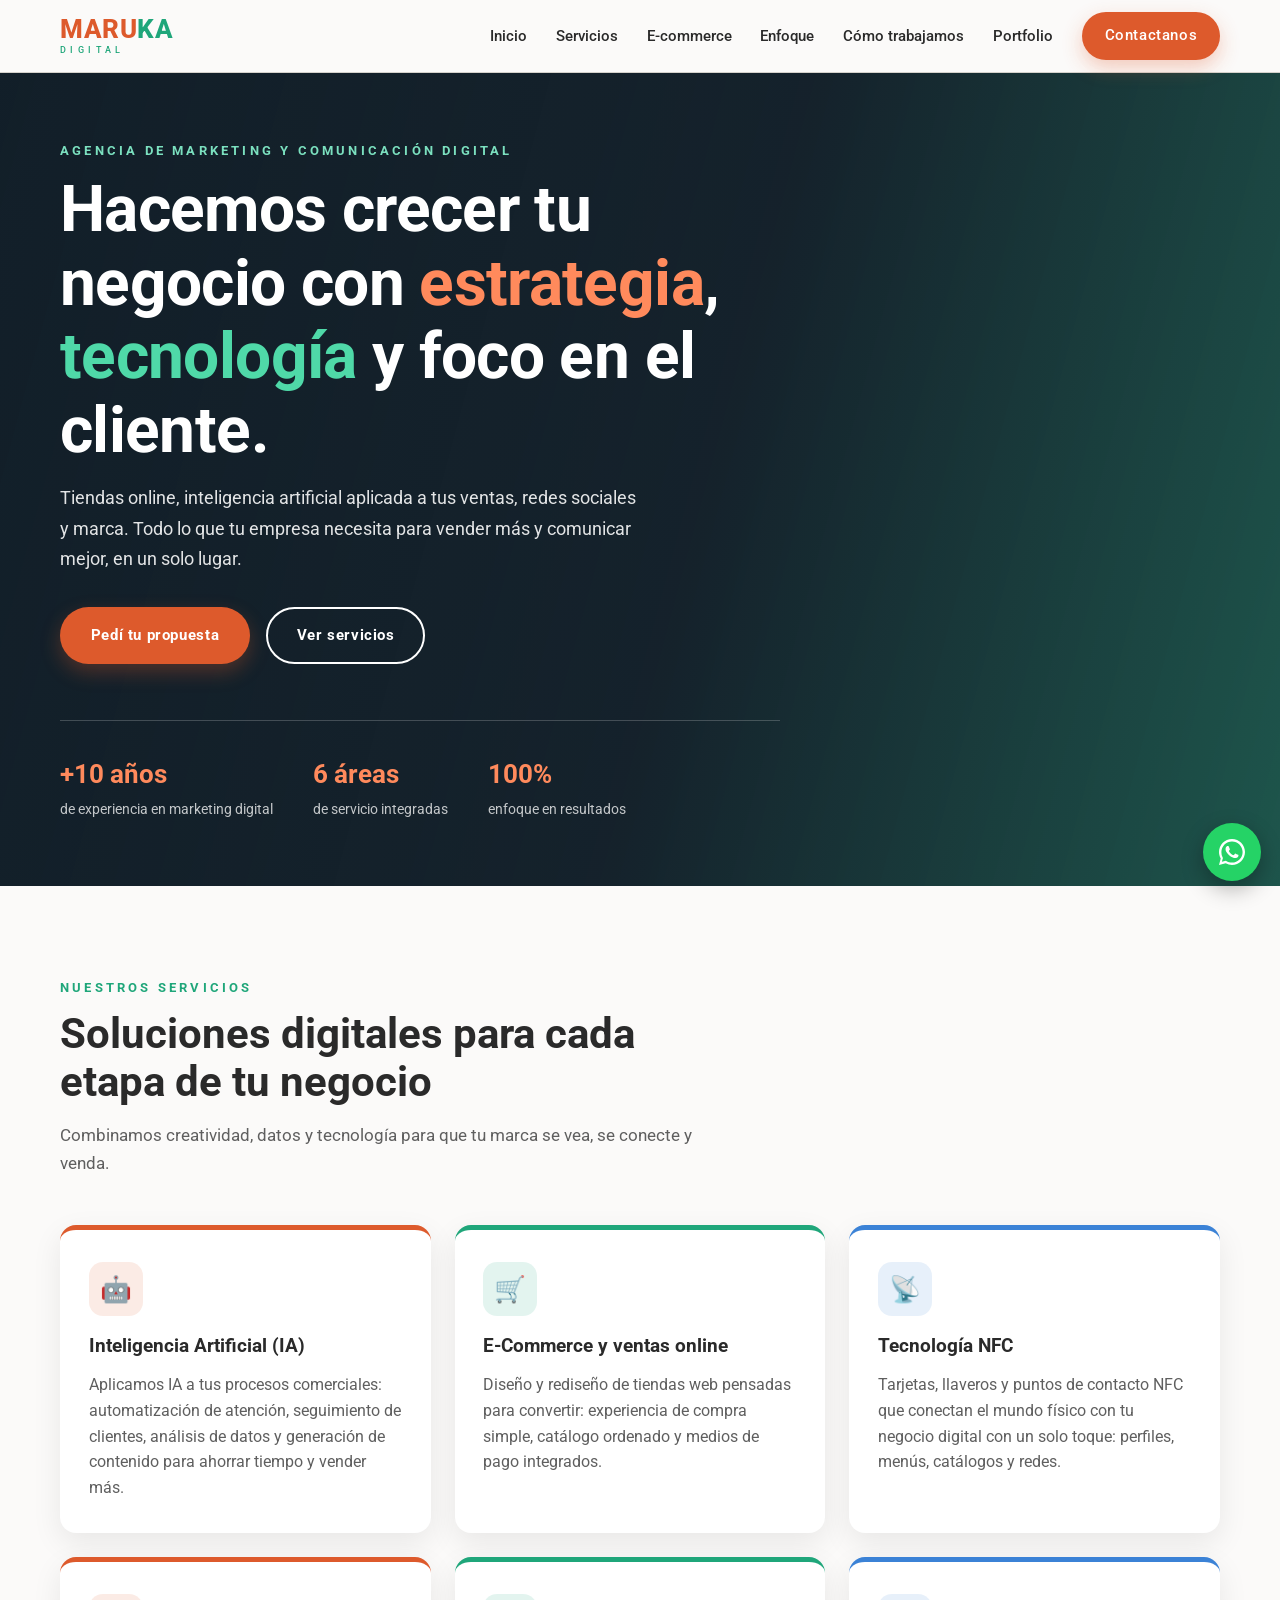
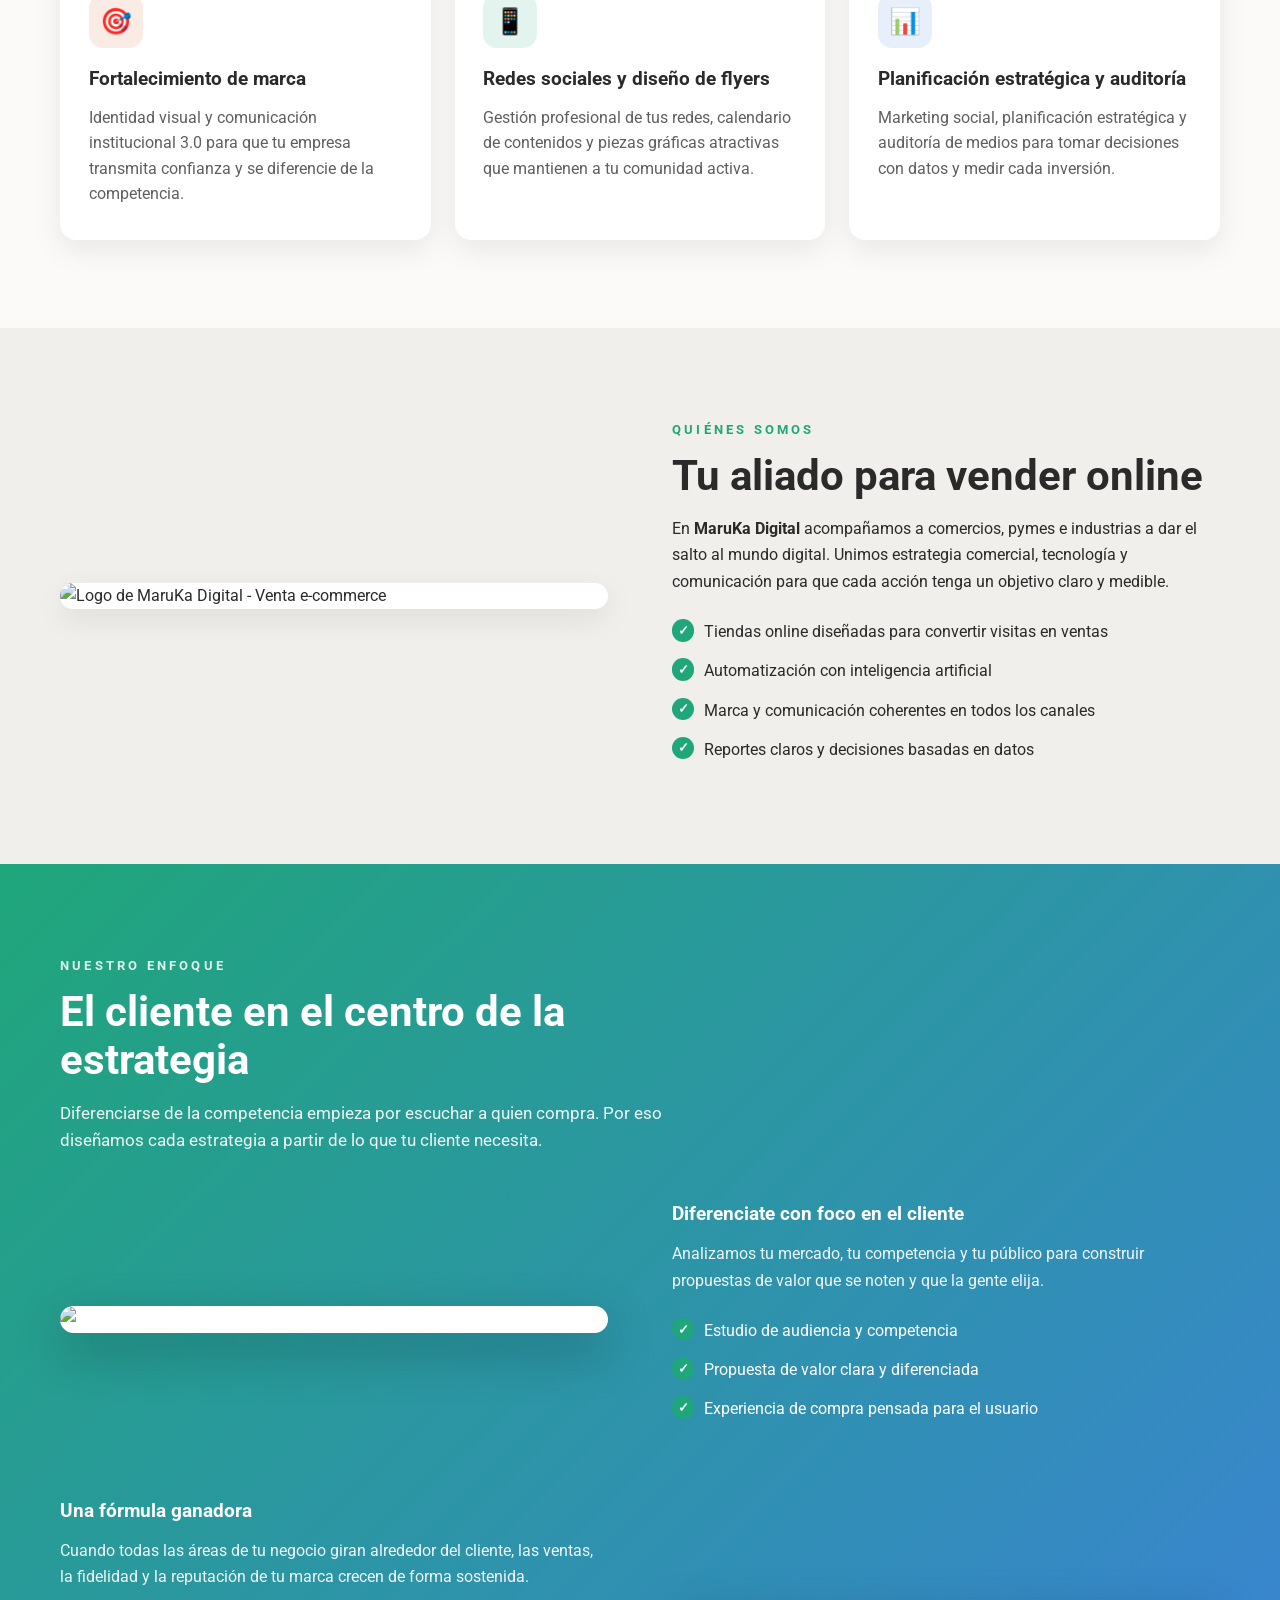
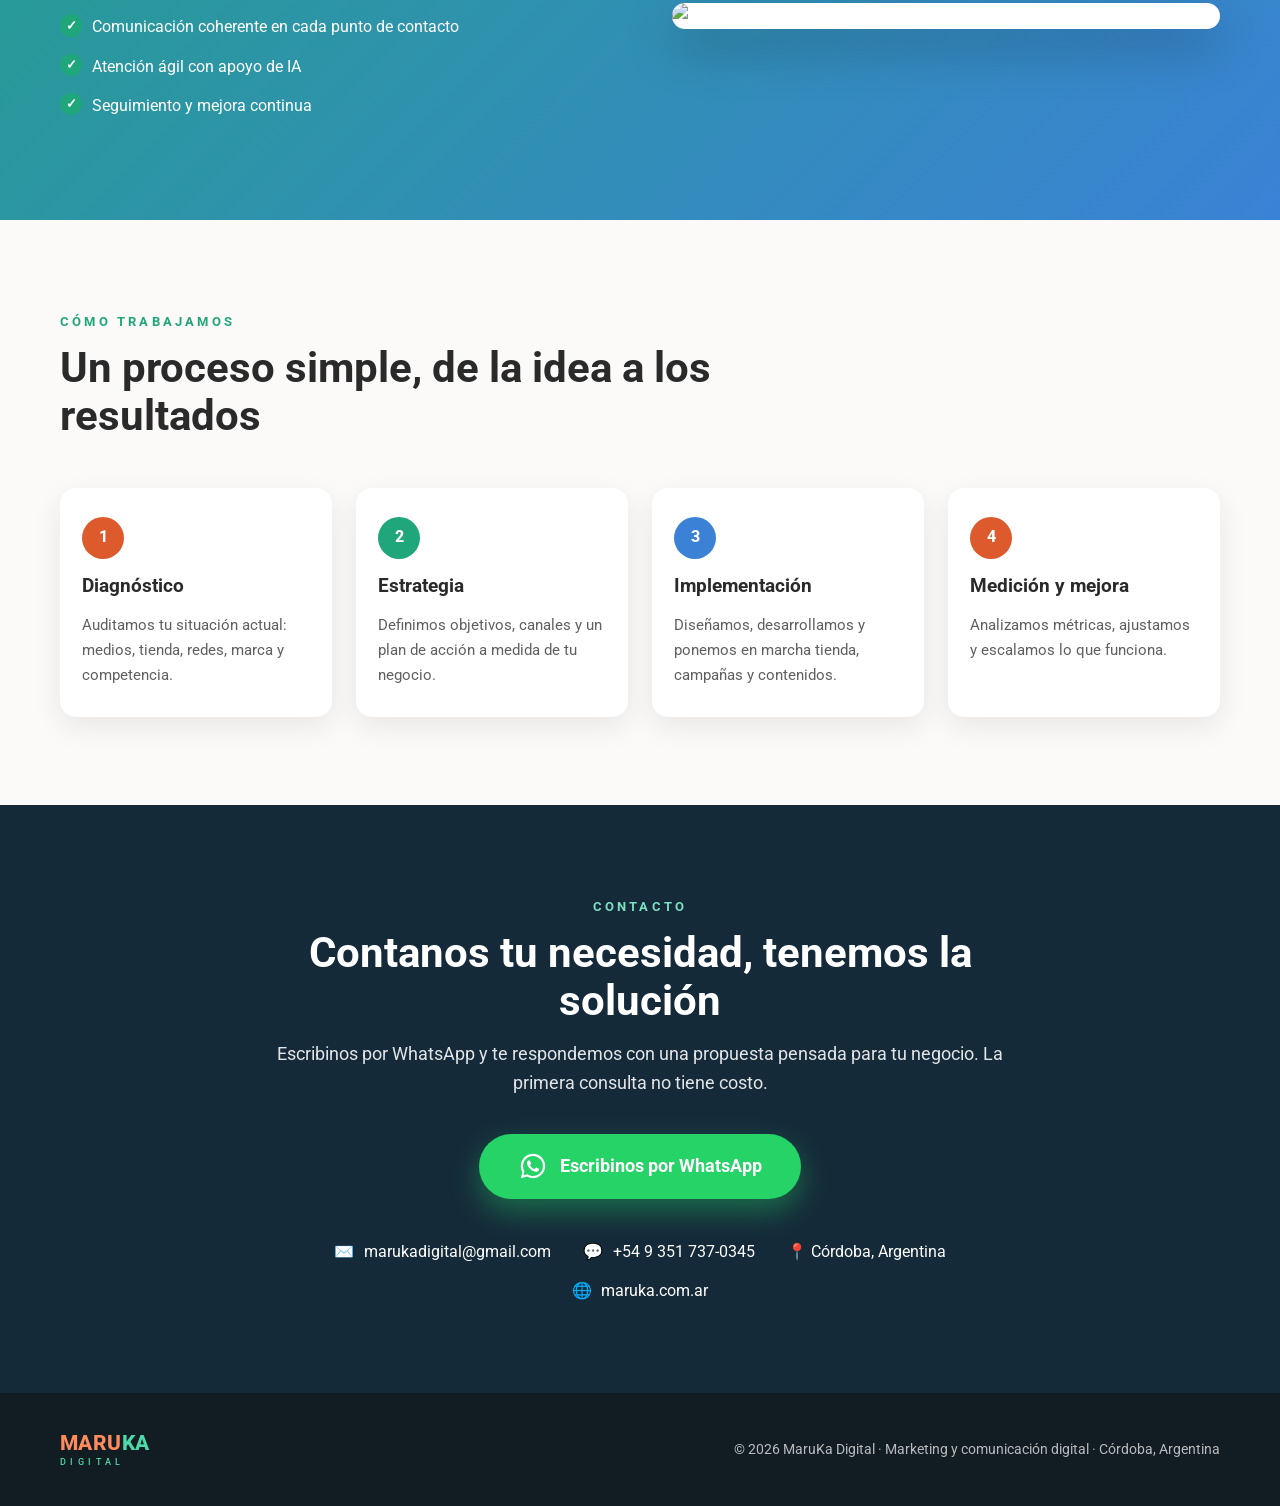
==== commit e37271c9: "Add files via upload" ====
--- a/index.html
+++ b/index.html
@@ -1,247 +1,277 @@
 <!DOCTYPE html>
-<html lang="es">
+<html lang="es-AR">
 <head>
-  <meta charset="UTF-8" />
-  <meta name="viewport" content="width=device-width, initial-scale=1.0" />
-  <title>Maruka | Mariana Teresita Ferreyra — Porfolio y CV</title>
-  <link rel="stylesheet" href="styles.css" />
+  <meta charset="UTF-8">
+  <meta name="viewport" content="width=device-width, initial-scale=1.0">
+  <title>MaruKa Digital | Marketing y comunicación digital, e-commerce e IA</title>
+  <meta name="description" content="MaruKa Digital es una agencia de marketing y comunicación digital: inteligencia artificial aplicada a procesos comerciales, e-commerce, tecnología NFC, fortalecimiento de marca y gestión de redes sociales.">
+  <meta name="theme-color" content="#1fa67a">
+  <link rel="canonical" href="https://maruka.com.ar/">
+  <link rel="icon" href="images/logo-maruka.jpg">
+  <link rel="preconnect" href="https://fonts.googleapis.com">
+  <link rel="preconnect" href="https://fonts.gstatic.com" crossorigin>
+  <link href="https://fonts.googleapis.com/css2?family=Roboto:wght@400;500;700;800&display=swap" rel="stylesheet">
+  <link rel="stylesheet" href="styles.css">
 </head>
 <body>
 
-  <header>
-    <div class="container hero">
-      <img src="mariana-perfil.jpg" alt="Mariana Teresita Ferreyra" />
-      <div class="hero-content">
-        <h1>Mariana Teresita Ferreyra</h1>
-        <div class="subtitle">Lic. en Ciencias de la Comunicación · Marketing Digital, E-commerce e Integración de IA</div>
-        <p>
-          Profesional en Marketing Digital y Ecommerce con más de 10 años de experiencia diseñando e implementando planes estratégicos de marketing, gestionando tiendas virtuales y canales de venta digital (Mercado Libre, WhatsApp, Facebook Marketplace). Gestión de CRM y segmentación de bases de datos para aumentar conversión y retención de clientes, combinando visión estratégica con inteligencia artificial aplicada a procesos comerciales.
-        </p>
-        <div class="contact-bar">
-          <span>Las Palmas, Córdoba, ARG</span>
-          <span>·</span>
-          <a href="mailto:marianateferreyra@gmail.com">marianateferreyra@gmail.com</a>
-          <span>·</span>
-          <span>+54 3514 08-5865</span>
-          <span>·</span>
-          <a href="https://linkedin.com/in/marianateresitaferreyra" target="_blank" rel="noopener">LinkedIn</a>
-        </div>
-      </div>
+  <!-- ===================== HEADER ===================== -->
+  <header class="header">
+    <div class="contenedor nav">
+      <a href="#inicio" class="logo-texto" aria-label="MaruKa Digital - Inicio">
+        <span class="m">MARU</span><span class="k">KA</span>
+        <small>DIGITAL</small>
+      </a>
+
+      <button class="hamburguesa" id="btn-menu" aria-label="Abrir menú" aria-expanded="false" aria-controls="menu">
+        <span></span><span></span><span></span>
+      </button>
+
+      <ul class="menu" id="menu">
+        <li><a href="#inicio">Inicio</a></li>
+        <li><a href="#servicios">Servicios</a></li>
+        <li><a href="#ecommerce">E-commerce</a></li>
+        <li><a href="#cliente">Enfoque</a></li>
+        <li><a href="#proceso">Cómo trabajamos</a></li>
+        <li><a href="portfolio.html">Portfolio</a></li>
+        <li><a href="#contacto" class="btn btn-naranja">Contactanos</a></li>
+      </ul>
     </div>
   </header>
 
-  <nav class="subnav" aria-label="Navegación de secciones">
-    <div class="container">
-      <a href="#experiencia">Experiencia</a>
-      <a href="#grafica">Porfolio Gráfico</a>
-      <a href="#videos">Producción Audiovisual</a>
-      <a href="#educacion-habilidades">Educación y Herramientas</a>
+  <main>
+
+    <!-- ===================== HERO ===================== -->
+    <section class="hero" id="inicio">
+      <div class="contenedor">
+        <div class="hero-contenido">
+          <span class="etiqueta">Agencia de marketing y comunicación digital</span>
+          <h1>Hacemos crecer tu negocio con <span class="naranja">estrategia</span>, <span class="verde">tecnología</span> y foco en el cliente.</h1>
+          <p>Tiendas online, inteligencia artificial aplicada a tus ventas, redes sociales y marca. Todo lo que tu empresa necesita para vender más y comunicar mejor, en un solo lugar.</p>
+          <div class="hero-botones">
+            <a href="#contacto" class="btn btn-naranja">Pedí tu propuesta</a>
+            <a href="#servicios" class="btn btn-borde">Ver servicios</a>
+          </div>
+          <div class="hero-datos">
+            <div><strong>+10 años</strong><span>de experiencia en marketing digital</span></div>
+            <div><strong>6 áreas</strong><span>de servicio integradas</span></div>
+            <div><strong>100%</strong><span>enfoque en resultados</span></div>
+          </div>
+        </div>
+      </div>
+    </section>
+
+    <!-- ===================== SERVICIOS ===================== -->
+    <section class="seccion" id="servicios">
+      <div class="contenedor">
+        <div class="titulo-seccion aparecer">
+          <span class="etiqueta">Nuestros servicios</span>
+          <h2>Soluciones digitales para cada etapa de tu negocio</h2>
+          <p>Combinamos creatividad, datos y tecnología para que tu marca se vea, se conecte y venda.</p>
+        </div>
+
+        <div class="grilla-servicios">
+          <article class="tarjeta aparecer">
+            <div class="icono" aria-hidden="true">🤖</div>
+            <h3>Inteligencia Artificial (IA)</h3>
+            <p>Aplicamos IA a tus procesos comerciales: automatización de atención, seguimiento de clientes, análisis de datos y generación de contenido para ahorrar tiempo y vender más.</p>
+          </article>
+
+          <article class="tarjeta aparecer">
+            <div class="icono" aria-hidden="true">🛒</div>
+            <h3>E-Commerce y ventas online</h3>
+            <p>Diseño y rediseño de tiendas web pensadas para convertir: experiencia de compra simple, catálogo ordenado y medios de pago integrados.</p>
+          </article>
+
+          <article class="tarjeta aparecer">
+            <div class="icono" aria-hidden="true">📡</div>
+            <h3>Tecnología NFC</h3>
+            <p>Tarjetas, llaveros y puntos de contacto NFC que conectan el mundo físico con tu negocio digital con un solo toque: perfiles, menús, catálogos y redes.</p>
+          </article>
+
+          <article class="tarjeta aparecer">
+            <div class="icono" aria-hidden="true">🎯</div>
+            <h3>Fortalecimiento de marca</h3>
+            <p>Identidad visual y comunicación institucional 3.0 para que tu empresa transmita confianza y se diferencie de la competencia.</p>
+          </article>
+
+          <article class="tarjeta aparecer">
+            <div class="icono" aria-hidden="true">📱</div>
+            <h3>Redes sociales y diseño de flyers</h3>
+            <p>Gestión profesional de tus redes, calendario de contenidos y piezas gráficas atractivas que mantienen a tu comunidad activa.</p>
+          </article>
+
+          <article class="tarjeta aparecer">
+            <div class="icono" aria-hidden="true">📊</div>
+            <h3>Planificación estratégica y auditoría</h3>
+            <p>Marketing social, planificación estratégica y auditoría de medios para tomar decisiones con datos y medir cada inversión.</p>
+          </article>
+        </div>
+      </div>
+    </section>
+
+    <!-- ===================== E-COMMERCE / QUIÉNES SOMOS ===================== -->
+    <section class="seccion alt" id="ecommerce">
+      <div class="contenedor dos-columnas">
+        <div class="media aparecer">
+          <img src="images/logo-maruka.jpg" alt="Logo de MaruKa Digital - Venta e-commerce" loading="lazy">
+        </div>
+        <div class="aparecer">
+          <span class="etiqueta">Quiénes somos</span>
+          <h2>Tu aliado para vender online</h2>
+          <p>En <strong>MaruKa Digital</strong> acompañamos a comercios, pymes e industrias a dar el salto al mundo digital. Unimos estrategia comercial, tecnología y comunicación para que cada acción tenga un objetivo claro y medible.</p>
+          <ul class="lista-check">
+            <li>Tiendas online diseñadas para convertir visitas en ventas</li>
+            <li>Automatización con inteligencia artificial</li>
+            <li>Marca y comunicación coherentes en todos los canales</li>
+            <li>Reportes claros y decisiones basadas en datos</li>
+          </ul>
+        </div>
+      </div>
+    </section>
+
+    <!-- ===================== ENFOQUE EN EL CLIENTE ===================== -->
+    <section class="seccion banda-cliente" id="cliente">
+      <div class="contenedor">
+        <div class="titulo-seccion aparecer">
+          <span class="etiqueta">Nuestro enfoque</span>
+          <h2>El cliente en el centro de la estrategia</h2>
+          <p>Diferenciarse de la competencia empieza por escuchar a quien compra. Por eso diseñamos cada estrategia a partir de lo que tu cliente necesita.</p>
+        </div>
+
+        <div class="dos-columnas" style="margin-bottom: 4rem;">
+          <div class="media aparecer">
+            <img src="images/foco-cliente.png" alt="Diferenciarse de la competencia con foco en el cliente" loading="lazy">
+          </div>
+          <div class="aparecer">
+            <h3>Diferenciate con foco en el cliente</h3>
+            <p>Analizamos tu mercado, tu competencia y tu público para construir propuestas de valor que se noten y que la gente elija.</p>
+            <ul class="lista-check">
+              <li>Estudio de audiencia y competencia</li>
+              <li>Propuesta de valor clara y diferenciada</li>
+              <li>Experiencia de compra pensada para el usuario</li>
+            </ul>
+          </div>
+        </div>
+
+        <div class="dos-columnas invertido">
+          <div class="media aparecer">
+            <img src="images/cliente-centro.png" alt="El cliente en el centro de la estrategia: fórmula ganadora" loading="lazy">
+          </div>
+          <div class="aparecer">
+            <h3>Una fórmula ganadora</h3>
+            <p>Cuando todas las áreas de tu negocio giran alrededor del cliente, las ventas, la fidelidad y la reputación de tu marca crecen de forma sostenida.</p>
+            <ul class="lista-check">
+              <li>Comunicación coherente en cada punto de contacto</li>
+              <li>Atención ágil con apoyo de IA</li>
+              <li>Seguimiento y mejora continua</li>
+            </ul>
+          </div>
+        </div>
+      </div>
+    </section>
+
+    <!-- ===================== PROCESO ===================== -->
+    <section class="seccion" id="proceso">
+      <div class="contenedor">
+        <div class="titulo-seccion aparecer">
+          <span class="etiqueta">Cómo trabajamos</span>
+          <h2>Un proceso simple, de la idea a los resultados</h2>
+        </div>
+
+        <div class="pasos">
+          <div class="paso aparecer">
+            <h3>Diagnóstico</h3>
+            <p>Auditamos tu situación actual: medios, tienda, redes, marca y competencia.</p>
+          </div>
+          <div class="paso aparecer">
+            <h3>Estrategia</h3>
+            <p>Definimos objetivos, canales y un plan de acción a medida de tu negocio.</p>
+          </div>
+          <div class="paso aparecer">
+            <h3>Implementación</h3>
+            <p>Diseñamos, desarrollamos y ponemos en marcha tienda, campañas y contenidos.</p>
+          </div>
+          <div class="paso aparecer">
+            <h3>Medición y mejora</h3>
+            <p>Analizamos métricas, ajustamos y escalamos lo que funciona.</p>
+          </div>
+        </div>
+      </div>
+    </section>
+
+    <!-- ===================== CONTACTO ===================== -->
+    <section class="seccion contacto" id="contacto">
+      <div class="contenedor contacto-centro aparecer">
+        <span class="etiqueta">Contacto</span>
+        <h2>Contanos tu necesidad, tenemos la solución</h2>
+        <p>Escribinos por WhatsApp y te respondemos con una propuesta pensada para tu negocio. La primera consulta no tiene costo.</p>
+
+        <a class="btn-whatsapp" href="https://wa.me/5493517370345?text=Hola%20MaruKa%20Digital%2C%20quiero%20contarles%20mi%20necesidad" target="_blank" rel="noopener">
+          <svg viewBox="0 0 32 32" width="30" height="30" aria-hidden="true" fill="currentColor">
+            <path d="M16.003 3C8.83 3 3 8.83 3 16c0 2.29.6 4.52 1.74 6.49L3 29l6.7-1.72A12.94 12.94 0 0 0 16.003 29C23.17 29 29 23.17 29 16S23.17 3 16.003 3Zm0 23.6c-2.03 0-4.01-.55-5.74-1.58l-.41-.25-3.98 1.02 1.06-3.88-.27-.43A10.57 10.57 0 0 1 5.4 16c0-5.9 4.8-10.6 10.6-10.6S26.6 10.1 26.6 16s-4.7 10.6-10.6 10.6Zm5.82-7.94c-.32-.16-1.88-.93-2.17-1.03-.29-.11-.5-.16-.71.16-.21.32-.82 1.03-1 1.24-.18.21-.37.24-.69.08-.32-.16-1.35-.5-2.57-1.59-.95-.85-1.59-1.9-1.78-2.22-.18-.32-.02-.49.14-.65.14-.14.32-.37.48-.56.16-.18.21-.32.32-.53.11-.21.05-.4-.03-.56-.08-.16-.71-1.72-.98-2.35-.26-.62-.52-.53-.71-.54l-.61-.01c-.21 0-.56.08-.85.4-.29.32-1.11 1.08-1.11 2.64s1.14 3.06 1.3 3.27c.16.21 2.24 3.42 5.43 4.8.76.33 1.35.52 1.81.67.76.24 1.45.21 2 .13.61-.09 1.88-.77 2.14-1.51.27-.74.27-1.37.19-1.51-.08-.13-.29-.21-.61-.37Z"/>
+          </svg>
+          Escribinos por WhatsApp
+        </a>
+
+        <ul class="datos-contacto">
+          <li>✉️ <a href="mailto:marukadigital@gmail.com">marukadigital@gmail.com</a></li>
+          <li>💬 <a href="https://wa.me/5493517370345" target="_blank" rel="noopener">+54 9 351 737-0345</a></li>
+          <li>📍 Córdoba, Argentina</li>
+          <li>🌐 <a href="https://maruka.com.ar">maruka.com.ar</a></li>
+        </ul>
+      </div>
+    </section>
+
+  </main>
+
+  <!-- ===================== FOOTER ===================== -->
+  <footer class="footer">
+    <div class="contenedor footer-inner">
+      <a href="#inicio" class="logo-texto" aria-label="MaruKa Digital">
+        <span class="m">MARU</span><span class="k">KA</span>
+        <small>DIGITAL</small>
+      </a>
+      <span>© <span id="anio"></span> MaruKa Digital · Marketing y comunicación digital · Córdoba, Argentina</span>
     </div>
-  </nav>
-
-  <main class="container">
-    <section id="experiencia">
-      <h2>Experiencia Profesional</h2>
-
-      <div class="card">
-        <div class="card-header">
-          <span class="role">Gomería Central — Gestión E-commerce</span>
-          <span class="period">Feb. 2025 – Actualidad</span>
-        </div>
-        <ul>
-          <li>Administración de la tienda virtual dunlopgcentral.com, logrando un aumento sostenido en las ventas online mensuales mediante optimización del catálogo y atención digital.</li>
-          <li>Implementación de campañas masivas de WhatsApp segmentadas por perfil de cliente, incrementando la tasa de respuesta y reduciendo tiempos de atención.</li>
-          <li>Manejo de comunicación en redes sociales para conversiones medibles de pauta orgánica, gestión de cuentas corporativas y prospección B2B.</li>
-        </ul>
-      </div>
-
-      <div class="card">
-        <div class="card-header">
-          <span class="role">Ingemar — Responsable de Marketing</span>
-          <span class="period">Ago. 2023 – Jun. 2024</span>
-        </div>
-        <ul>
-          <li>Implementación y optimización de campañas en Google Ads y Meta Ads con seguimiento en Google Analytics.</li>
-          <li>Fidelización de clientes mediante gestión de CRM, WhatsApp masivo y email marketing segmentado.</li>
-          <li>Posicionamiento de marca en ferias y exposiciones, coordinación activa de stands, diseño de piezas gráficas, videos comerciales y merchandising.</li>
-          <li>Limpieza, estructuración y segmentación de bases de datos para mejorar la calidad de leads.</li>
-        </ul>
-      </div>
-
-      <div class="card">
-        <div class="card-header">
-          <span class="role">Avtor SRL (Bulonería y Ferretería Industrial) — Responsable Marketing Digital E-commerce</span>
-          <span class="period">Mar. 2022 – Ago. 2023</span>
-        </div>
-        <ul>
-          <li>Gestión estratégica de precios y comunicación de marca en Mercado Libre, Facebook Marketplace y WhatsApp.</li>
-          <li>Optimización de logística nacional coordinando con Correo Argentino, Andreani y comisionistas.</li>
-          <li>Encuestas de posventa, CRM, informes comerciales en Power BI y estudio de mercado para apertura de nueva sucursal.</li>
-        </ul>
-      </div>
-
-      <div class="card">
-        <div class="card-header">
-          <span class="role">Sirolo SA (Innotec SA / Hydrom SRL) — Marketing Digital E-commerce</span>
-          <span class="period">Ago. 2020 – Dic. 2021</span>
-        </div>
-        <ul>
-          <li>Fortalecimiento de identidad de marca y presencia digital mediante flyers, videos comerciales y actualización web.</li>
-          <li>Atención personalizada a grandes cuentas, gestión de base de datos en sistema Bejerman y logística nacional.</li>
-        </ul>
-      </div>
-
-      <div class="card">
-        <div class="card-header">
-          <span class="role">Ferretería General Bustos / Distribuidora Ferretera PZ — Marketing Digital E-commerce</span>
-          <span class="period">2018 – Ago. 2020</span>
-        </div>
-        <ul>
-          <li>Optimización de estrategias de precios, gestión en sistema Xubio, diseño de flyers promocionales y logística nacional.</li>
-        </ul>
-      </div>
-
-      <div class="card">
-        <div class="card-header">
-          <span class="role">Maruka Digital — Consultora Freelance en Comunicación y Marketing Digital</span>
-          <span class="period">2012 – Actualidad</span>
-        </div>
-        <ul>
-          <li>Desarrollo de sitios web a medida para más de 20 clientes (Climateck, Vultur Ecoturismo, Estudio García Porta, entre otros).</li>
-          <li>Planes estratégicos de comunicación y marketing para PyMEs y organizaciones sociales.</li>
-          <li>Implementación de CRM y bases de datos en Access (Industrias Sur) y redacción de manuales organizacionales.</li>
-        </ul>
-      </div>
-
-      <div class="card">
-        <div class="card-header">
-          <span class="role">Telecom SA — Sector Administrativo / Atención al Cliente</span>
-          <span class="period">1996 – 2011</span>
-        </div>
-        <ul>
-          <li>Auditoría y distribución logística nacional mediante análisis estadístico y automatización de reportes en Access.</li>
-          <li>Liderazgo en proyectos internos de mejora continua (Voz del Cliente, Equipo de Calidad, Focus Comunicacional).</li>
-        </ul>
-      </div>
-    </section>
-
-    <section id="grafica">
-      <h2>Porfolio Gráfico y Campañas</h2>
-      <div class="grid">
-        <article class="media-card">
-          <img src="avtor-bulonera.jpg" alt="Avtor Bulonería" />
-          <div class="body">
-            <h3>Avtor — Armamos tu Bulonera</h3>
-            <p>Pieza promocional de asesoramiento integral, stock, marketing y sistema de gestión.</p>
-          </div>
-        </article>
-        <article class="media-card">
-          <img src="avtor-discos-oferta.jpg" alt="Avtor Oferta Discos" />
-          <div class="body">
-            <h3>Avtor — Caja por 25 Discos</h3>
-            <p>Gráfica comercial de oferta limitada para discos Hamilton 115 mm con llamado a la acción.</p>
-          </div>
-        </article>
-        <article class="media-card">
-          <img src="avtor-encuestas-satisfaccion.jpg" alt="Avtor Encuestas de Satisfacción" />
-          <div class="body">
-            <h3>Avtor — Satisfacción del Cliente</h3>
-            <p>Comunicación institucional orientada a posventa y calidad de atención.</p>
-          </div>
-        </article>
-        <article class="media-card">
-          <img src="hydrom-filtros-retorno.jpg" alt="Hydrom Filtros de Retorno" />
-          <div class="body">
-            <h3>Hydrom — Filtros de Retorno Spin On</h3>
-            <p>Flyer técnico y comercial para oleodinámica con envíos a todo el país.</p>
-          </div>
-        </article>
-        <article class="media-card">
-          <img src="ingemar-curso-electrofusion.jpg" alt="Ingemar Curso de Electrofusión" />
-          <div class="body">
-            <h3>Ingemar — Curso de Electrofusión</h3>
-            <p>Cobertura gráfica de capacitación técnica en el marco de los 25 años de Ingemar.</p>
-          </div>
-        </article>
-        <article class="media-card">
-          <img src="ingemar-proyectar-cordoba.jpg" alt="Ingemar Proyectar Córdoba" />
-          <div class="body">
-            <h3>Ingemar — Proyectar Córdoba</h3>
-            <p>Presencia institucional y activación en el II Foro de Desarrollismo y Construcción.</p>
-          </div>
-        </article>
-        <article class="media-card">
-          <img src="ingemar-mallas-advertencia.jpg" alt="Ingemar Mallas de Advertencia" />
-          <div class="body">
-            <h3>Ingemar — Mallas de Advertencia</h3>
-            <p>Pieza de producto en obra destacando mallas de advertencia para redes de agua.</p>
-          </div>
-        </article>
-        <article class="media-card">
-          <img src="ingemar-solar-led.jpg" alt="Ingemar Solar LED" />
-          <div class="body">
-            <h3>Ingemar — Solar LED</h3>
-            <p>Ficha visual con especificaciones técnicas de luminaria solar certificación IP65.</p>
-          </div>
-        </article>
-      </div>
-    </section>
-
-    <section id="videos">
-      <h2>Producción Audiovisual (Maruka Digital)</h2>
-      <div class="video-grid">
-        <div class="card">
-          <div class="video-frame">
-            <iframe src="https://www.youtube.com/embed/fNyZ8iuiRUo" title="Climateck Radiadores y Calderas" allowfullscreen></iframe>
-          </div>
-          <h3>Climateck Radiadores y Calderas</h3>
-        </div>
-        <div class="card">
-          <div class="video-frame">
-            <iframe src="https://www.youtube.com/embed/bjr2ndTxc5Y" title="Aviocentro DROM en Lo Alto" allowfullscreen></iframe>
-          </div>
-          <h3>AVIOCENTRO DROM EN LO ALTO</h3>
-        </div>
-        <div class="card">
-          <div class="video-frame">
-            <iframe src="https://www.youtube.com/embed/1-YiWWEpB54" title="Climateck" allowfullscreen></iframe>
-          </div>
-          <h3>CLIMATECK</h3>
-        </div>
-        <div class="card">
-          <div class="video-frame">
-            <iframe src="https://www.youtube.com/embed/DpRk0O8Tik8" title="Publicidad Norte Coworking" allowfullscreen></iframe>
-          </div>
-          <h3>Publicidad Norte Coworking</h3>
-        </div>
-      </div>
-    </section>
-
-    <section id="educacion-habilidades">
-      <h2>Educación, Reconocimientos y Herramientas</h2>
-      <div class="card">
-        <p><strong>Educación:</strong> Lic. en Ciencias de la Comunicación (Colegio Universitario de Periodismo Obispo Trejo y Sanabria), Periodista Profesional, Locución. Formación complementaria en Marketing Digital y Acciones de Preventa/Posventa (Universidad Siglo XXI), Plan de Negocios (UCC - Fundación Impulsar), Estadística y Análisis Impositivo, Comunicación 3.0 y Ecommerce, Diseño Gráfico (CorelDRAW, Adobe Creative), Producción Audiovisual (Canal 7 Bs. As.), RSE - Agenda 2030 ODS (Universidad Blas Pascal) y Liderazgo en Economía Verde (Fundación Advanced Leadership).</p>
-        <p style="margin-top: 0.65rem;"><strong>Reconocimientos:</strong> Excelencia en Gestión - Resolución de Conflictos y Actitud Proactiva (Telecom SA), Mentora (Fundación Voces Vitales), Líder en Economía Verde (Fundación Advanced Leadership).</p>
-      </div>
-      <div class="tags">
-        <span class="tag">Google Ads</span>
-        <span class="tag">Meta Ads</span>
-        <span class="tag">Google Analytics</span>
-        <span class="tag">Power BI</span>
-        <span class="tag">WhatsApp Business</span>
-        <span class="tag">Mercado Libre</span>
-        <span class="tag">CRM y Segmentación</span>
-        <span class="tag">Email Marketing</span>
-        <span class="tag">IA Aplicada</span>
-        <span class="tag">Sistemas de Gestión (Bejerman / Xubio / Access)</span>
-        <span class="tag">CorelDRAW &amp; Adobe Creative Suite</span>
-      </div>
-    </section>
-  </main>
-
-  <footer>
-    Maruka · Mariana Teresita Ferreyra · Referencias laborales disponibles a pedido.
   </footer>
 
+  <!-- Botón flotante de WhatsApp -->
+  <a class="whatsapp" href="https://wa.me/5493517370345" target="_blank" rel="noopener" aria-label="Escribinos por WhatsApp"><svg viewBox="0 0 32 32" width="32" height="32" aria-hidden="true" fill="#fff"><path d="M16.003 3C8.83 3 3 8.83 3 16c0 2.29.6 4.52 1.74 6.49L3 29l6.7-1.72A12.94 12.94 0 0 0 16.003 29C23.17 29 29 23.17 29 16S23.17 3 16.003 3Zm0 23.6c-2.03 0-4.01-.55-5.74-1.58l-.41-.25-3.98 1.02 1.06-3.88-.27-.43A10.57 10.57 0 0 1 5.4 16c0-5.9 4.8-10.6 10.6-10.6S26.6 10.1 26.6 16s-4.7 10.6-10.6 10.6Zm5.82-7.94c-.32-.16-1.88-.93-2.17-1.03-.29-.11-.5-.16-.71.16-.21.32-.82 1.03-1 1.24-.18.21-.37.24-.69.08-.32-.16-1.35-.5-2.57-1.59-.95-.85-1.59-1.9-1.78-2.22-.18-.32-.02-.49.14-.65.14-.14.32-.37.48-.56.16-.18.21-.32.32-.53.11-.21.05-.4-.03-.56-.08-.16-.71-1.72-.98-2.35-.26-.62-.52-.53-.71-.54l-.61-.01c-.21 0-.56.08-.85.4-.29.32-1.11 1.08-1.11 2.64s1.14 3.06 1.3 3.27c.16.21 2.24 3.42 5.43 4.8.76.33 1.35.52 1.81.67.76.24 1.45.21 2 .13.61-.09 1.88-.77 2.14-1.51.27-.74.27-1.37.19-1.51-.08-.13-.29-.21-.61-.37Z"/></svg></a>
+
+  <script>
+    // Menú móvil
+    const btn = document.getElementById('btn-menu');
+    const menu = document.getElementById('menu');
+    btn.addEventListener('click', () => {
+      const abierto = menu.classList.toggle('abierto');
+      btn.setAttribute('aria-expanded', abierto);
+    });
+    menu.querySelectorAll('a').forEach(a =>
+      a.addEventListener('click', () => {
+        menu.classList.remove('abierto');
+        btn.setAttribute('aria-expanded', 'false');
+      })
+    );
+
+    // Año del footer
+    document.getElementById('anio').textContent = new Date().getFullYear();
+
+    // Animación de aparición al hacer scroll
+    const items = document.querySelectorAll('.aparecer');
+    if ('IntersectionObserver' in window) {
+      const obs = new IntersectionObserver((entradas) => {
+        entradas.forEach(e => {
+          if (e.isIntersecting) {
+            e.target.classList.add('visible');
+            obs.unobserve(e.target);
+          }
+        });
+      }, { threshold: 0.12 });
+      items.forEach(el => obs.observe(el));
+    } else {
+      items.forEach(el => el.classList.add('visible'));
+    }
+  </script>
 </body>
 </html>
--- a/styles.css
+++ b/styles.css
@@ -1,340 +1,683 @@
-/* ==========================================================================
-   MARUKA — Porfolio Profesional & CV (Mariana Teresita Ferreyra)
-   Archivo de estilos: styles.css
-   ========================================================================== */
+/* =========================================================
+   MaruKa Digital — Hoja de estilos
+   Paleta tomada del logo:
+   naranja #DD5A2C · verde #1FA67A · azul #3B82D6
+   ========================================================= */
 
 :root {
-  --bg: #f7f8fa;
-  --surface: #ffffff;
-  --text: #1f2937;
-  --muted: #4b5563;
-  --accent: #0f4c81;
-  --accent-dark: #1e293b;
-  --accent-2: #0ea5e9;
-  --tag-bg: #e0f2fe;
-  --tag-text: #0369a1;
-  --border: #e5e7eb;
-  --shadow-sm: 0 2px 6px rgba(15, 23, 42, 0.05);
-  --shadow-md: 0 8px 20px rgba(15, 23, 42, 0.08);
-  --radius: 10px;
-}
-
-* {
+  --naranja: #dd5a2c;
+  --naranja-oscuro: #b8441c;
+  --verde: #1fa67a;
+  --verde-oscuro: #167d5c;
+  --azul: #3b82d6;
+  --azul-oscuro: #2764ad;
+  --fondo: #fbfaf9;
+  --fondo-alt: #f1efec;
+  --gris-icono: #d5d2cc;
+  --texto: #2a2a2a;
+  --texto-suave: #5f5f5f;
+  --blanco: #ffffff;
+  --radio: 16px;
+  --sombra: 0 10px 30px rgba(0, 0, 0, 0.08);
+  --max: 1160px;
+}
+
+*,
+*::before,
+*::after {
   box-sizing: border-box;
+}
+
+html {
+  scroll-behavior: smooth;
+}
+
+body {
+  margin: 0;
+  font-family: "Roboto", "Segoe UI", Arial, sans-serif;
+  color: var(--texto);
+  background: var(--fondo);
+  line-height: 1.65;
+  -webkit-font-smoothing: antialiased;
+}
+
+img {
+  max-width: 100%;
+  display: block;
+}
+
+a {
+  color: inherit;
+  text-decoration: none;
+}
+
+.contenedor {
+  width: min(100% - 2.5rem, var(--max));
+  margin-inline: auto;
+}
+
+.seccion {
+  padding: 5.5rem 0;
+}
+
+.seccion.alt {
+  background: var(--fondo-alt);
+}
+
+.etiqueta {
+  display: inline-block;
+  font-size: 0.8rem;
+  font-weight: 700;
+  letter-spacing: 0.25em;
+  text-transform: uppercase;
+  color: var(--verde);
+  margin-bottom: 0.75rem;
+}
+
+h1,
+h2,
+h3 {
+  line-height: 1.15;
+  margin: 0 0 1rem;
+  font-weight: 700;
+}
+
+h2 {
+  font-size: clamp(1.8rem, 3.5vw, 2.6rem);
+}
+
+h3 {
+  font-size: 1.2rem;
+}
+
+p {
+  margin: 0 0 1rem;
+}
+
+.titulo-seccion {
+  max-width: 680px;
+  margin-bottom: 3rem;
+}
+
+.titulo-seccion p {
+  color: var(--texto-suave);
+  font-size: 1.05rem;
+}
+
+/* ---------- Botones ---------- */
+.btn {
+  display: inline-block;
+  padding: 0.9rem 1.8rem;
+  border-radius: 999px;
+  font-weight: 700;
+  font-size: 0.95rem;
+  letter-spacing: 0.04em;
+  border: 2px solid transparent;
+  cursor: pointer;
+  transition: transform 0.2s, background 0.2s, color 0.2s, box-shadow 0.2s;
+  font-family: inherit;
+}
+
+.btn:hover {
+  transform: translateY(-2px);
+}
+
+.btn-naranja {
+  background: var(--naranja);
+  color: var(--blanco);
+  box-shadow: 0 8px 20px rgba(221, 90, 44, 0.3);
+}
+
+.btn-naranja:hover {
+  background: var(--naranja-oscuro);
+}
+
+.btn-borde {
+  border-color: var(--blanco);
+  color: var(--blanco);
+}
+
+.btn-borde:hover {
+  background: var(--blanco);
+  color: var(--texto);
+}
+
+/* ---------- Header / navegación ---------- */
+.header {
+  position: sticky;
+  top: 0;
+  z-index: 100;
+  background: rgba(251, 250, 249, 0.92);
+  backdrop-filter: blur(10px);
+  border-bottom: 1px solid var(--gris-icono);
+}
+
+.nav {
+  display: flex;
+  align-items: center;
+  justify-content: space-between;
+  min-height: 72px;
+  gap: 1rem;
+}
+
+.logo-texto {
+  font-size: 1.6rem;
+  font-weight: 800;
+  letter-spacing: 0.02em;
+  line-height: 1;
+}
+
+.logo-texto .m {
+  color: var(--naranja);
+}
+
+.logo-texto .k {
+  color: var(--verde);
+}
+
+.logo-texto small {
+  display: block;
+  font-size: 0.55rem;
+  letter-spacing: 0.5em;
+  color: var(--verde);
+  margin-top: 4px;
+  font-weight: 500;
+}
+
+.menu {
+  display: flex;
+  align-items: center;
+  gap: 1.8rem;
+  list-style: none;
   margin: 0;
   padding: 0;
 }
 
-html {
-  scroll-behavior: smooth;
-}
-
-body {
-  font-family: system-ui, -apple-system, "Segoe UI", Roboto, Helvetica, Arial, sans-serif;
-  background-color: var(--bg);
-  color: var(--text);
-  line-height: 1.6;
-}
-
-/* Contenedor principal */
-.container {
-  max-width: 1100px;
-  margin: 0 auto;
-  padding: 0 1.5rem;
-}
-
-/* Encabezado / Hero */
-header {
-  background: linear-gradient(135deg, var(--accent), var(--accent-dark));
-  color: #ffffff;
-  padding: 3.5rem 1.5rem;
-}
-
+.menu a {
+  font-weight: 500;
+  font-size: 0.95rem;
+  color: var(--texto);
+  transition: color 0.2s;
+}
+
+.menu a:hover {
+  color: var(--naranja);
+}
+
+.menu .btn {
+  padding: 0.6rem 1.3rem;
+  color: var(--blanco);
+}
+
+.menu .btn:hover {
+  color: var(--blanco);
+}
+
+.hamburguesa {
+  display: none;
+  background: none;
+  border: 0;
+  cursor: pointer;
+  padding: 0.5rem;
+}
+
+.hamburguesa span {
+  display: block;
+  width: 26px;
+  height: 3px;
+  background: var(--texto);
+  margin: 5px 0;
+  border-radius: 2px;
+  transition: transform 0.3s, opacity 0.3s;
+}
+
+/* ---------- Hero ---------- */
 .hero {
+  position: relative;
+  min-height: 88vh;
+  display: flex;
+  align-items: center;
+  color: var(--blanco);
+  background-color: #1d2a33;
+  background-image:
+    linear-gradient(105deg, rgba(17, 30, 40, 0.92) 0%, rgba(17, 30, 40, 0.7) 55%, rgba(31, 166, 122, 0.35) 100%),
+    url("images/hero-escritorio.jpg");
+  background-size: cover;
+  background-position: center;
+}
+
+.hero-contenido {
+  max-width: 720px;
+  padding: 4rem 0;
+}
+
+.hero .etiqueta {
+  color: #7be0bf;
+}
+
+.hero h1 {
+  font-size: clamp(2.3rem, 6vw, 4rem);
+  letter-spacing: -0.01em;
+}
+
+.hero h1 .naranja {
+  color: #ff8a5c;
+}
+
+.hero h1 .verde {
+  color: #4fd9a8;
+}
+
+.hero p {
+  font-size: 1.15rem;
+  color: rgba(255, 255, 255, 0.88);
+  max-width: 580px;
+}
+
+.hero-botones {
   display: flex;
   flex-wrap: wrap;
-  gap: 2rem;
+  gap: 1rem;
+  margin-top: 2rem;
+}
+
+.hero-datos {
+  display: flex;
+  flex-wrap: wrap;
+  gap: 2.5rem;
+  margin-top: 3.5rem;
+  padding-top: 2rem;
+  border-top: 1px solid rgba(255, 255, 255, 0.2);
+}
+
+.hero-datos strong {
+  display: block;
+  font-size: 1.6rem;
+  color: #ff8a5c;
+}
+
+.hero-datos span {
+  font-size: 0.9rem;
+  color: rgba(255, 255, 255, 0.75);
+}
+
+/* ---------- Servicios ---------- */
+.grilla-servicios {
+  display: grid;
+  grid-template-columns: repeat(3, 1fr);
+  gap: 1.5rem;
+}
+
+.tarjeta {
+  background: var(--blanco);
+  border-radius: var(--radio);
+  padding: 2rem 1.8rem;
+  box-shadow: var(--sombra);
+  border-top: 5px solid var(--naranja);
+  transition: transform 0.25s, box-shadow 0.25s;
+}
+
+.tarjeta:nth-child(3n + 2) {
+  border-top-color: var(--verde);
+}
+
+.tarjeta:nth-child(3n + 3) {
+  border-top-color: var(--azul);
+}
+
+.tarjeta:hover {
+  transform: translateY(-6px);
+  box-shadow: 0 16px 40px rgba(0, 0, 0, 0.12);
+}
+
+.icono {
+  width: 54px;
+  height: 54px;
+  border-radius: 14px;
+  display: grid;
+  place-items: center;
+  font-size: 1.6rem;
+  margin-bottom: 1.2rem;
+  background: rgba(221, 90, 44, 0.12);
+}
+
+.tarjeta:nth-child(3n + 2) .icono {
+  background: rgba(31, 166, 122, 0.12);
+}
+
+.tarjeta:nth-child(3n + 3) .icono {
+  background: rgba(59, 130, 214, 0.12);
+}
+
+.tarjeta p {
+  color: var(--texto-suave);
+  font-size: 0.97rem;
+  margin: 0;
+}
+
+/* ---------- Bloques con imagen ---------- */
+.dos-columnas {
+  display: grid;
+  grid-template-columns: 1fr 1fr;
+  gap: 4rem;
   align-items: center;
 }
 
-.hero img {
-  width: 155px;
-  height: 155px;
-  object-fit: cover;
+.dos-columnas.invertido .media {
+  order: 2;
+}
+
+.media img {
+  width: 100%;
+  border-radius: var(--radio);
+  box-shadow: var(--sombra);
+  background: var(--blanco);
+}
+
+.lista-check {
+  list-style: none;
+  padding: 0;
+  margin: 1.5rem 0 0;
+}
+
+.lista-check li {
+  position: relative;
+  padding-left: 2rem;
+  margin-bottom: 0.8rem;
+}
+
+.lista-check li::before {
+  content: "✓";
+  position: absolute;
+  left: 0;
+  top: 0;
+  width: 1.4rem;
+  height: 1.4rem;
   border-radius: 50%;
-  border: 4px solid rgba(255, 255, 255, 0.35);
-  box-shadow: var(--shadow-md);
-  flex-shrink: 0;
-}
-
-.hero-content {
-  flex: 1;
-  min-width: 280px;
-}
-
-.hero h1 {
-  font-size: 2.1rem;
+  background: var(--verde);
+  color: var(--blanco);
+  font-size: 0.8rem;
+  font-weight: 700;
+  display: grid;
+  place-items: center;
+}
+
+/* ---------- Banda de foco en el cliente ---------- */
+.banda-cliente {
+  background: linear-gradient(135deg, var(--verde) 0%, var(--azul) 100%);
+  color: var(--blanco);
+}
+
+.banda-cliente .etiqueta {
+  color: rgba(255, 255, 255, 0.85);
+}
+
+.banda-cliente .media img {
+  box-shadow: 0 18px 50px rgba(0, 0, 0, 0.25);
+}
+
+.banda-cliente p {
+  color: rgba(255, 255, 255, 0.92);
+}
+
+/* ---------- Proceso ---------- */
+.pasos {
+  display: grid;
+  grid-template-columns: repeat(4, 1fr);
+  gap: 1.5rem;
+  counter-reset: paso;
+}
+
+.paso {
+  position: relative;
+  padding: 1.8rem 1.4rem;
+  background: var(--blanco);
+  border-radius: var(--radio);
+  box-shadow: var(--sombra);
+}
+
+.paso::before {
+  counter-increment: paso;
+  content: counter(paso);
+  display: grid;
+  place-items: center;
+  width: 42px;
+  height: 42px;
+  border-radius: 50%;
+  background: var(--naranja);
+  color: var(--blanco);
   font-weight: 800;
-  letter-spacing: -0.02em;
-  margin-bottom: 0.25rem;
-}
-
-.hero .subtitle {
-  color: #bae6fd;
-  font-weight: 600;
-  font-size: 1.05rem;
-  margin-bottom: 0.85rem;
-}
-
-.hero p {
-  max-width: 720px;
   margin-bottom: 1rem;
-  color: #f1f5f9;
-}
-
-.contact-bar {
+}
+
+.paso:nth-child(2)::before {
+  background: var(--verde);
+}
+
+.paso:nth-child(3)::before {
+  background: var(--azul);
+}
+
+.paso:nth-child(4)::before {
+  background: var(--naranja);
+}
+
+.paso p {
+  font-size: 0.95rem;
+  color: var(--texto-suave);
+  margin: 0;
+}
+
+/* ---------- Contacto ---------- */
+.contacto {
+  position: relative;
+  color: var(--blanco);
+  background-color: #1d2a33;
+  background-image:
+    linear-gradient(rgba(20, 42, 58, 0.9), rgba(20, 42, 58, 0.9)),
+    url("images/comunicacion.png");
+  background-size: cover;
+  background-position: center;
+}
+
+.contacto .etiqueta {
+  color: #7be0bf;
+}
+
+.contacto-centro {
+  max-width: 760px;
+  text-align: center;
+}
+
+.contacto p {
+  color: rgba(255, 255, 255, 0.88);
+  font-size: 1.1rem;
+}
+
+.btn-whatsapp {
+  display: inline-flex;
+  align-items: center;
+  gap: 0.8rem;
+  margin-top: 1.2rem;
+  padding: 1.1rem 2.4rem;
+  border-radius: 999px;
+  background: #25d366;
+  color: var(--blanco);
+  font-size: 1.15rem;
+  font-weight: 700;
+  box-shadow: 0 12px 30px rgba(37, 211, 102, 0.4);
+  transition: transform 0.2s, background 0.2s, box-shadow 0.2s;
+}
+
+.btn-whatsapp:hover {
+  background: #1ebe5a;
+  transform: translateY(-3px);
+  box-shadow: 0 16px 36px rgba(37, 211, 102, 0.5);
+}
+
+.datos-contacto {
+  list-style: none;
+  padding: 0;
+  margin: 2.5rem 0 0;
   display: flex;
   flex-wrap: wrap;
-  gap: 0.75rem 1rem;
-  font-size: 0.92rem;
+  justify-content: center;
+  gap: 0.8rem 2rem;
+}
+
+.datos-contacto li {
+  display: flex;
+  gap: 0.6rem;
   align-items: center;
 }
 
-.contact-bar a {
-  color: #ffffff;
-  text-decoration: underline;
-  text-underline-offset: 3px;
-  transition: opacity 0.2s ease;
-}
-
-.contact-bar a:hover {
-  opacity: 0.85;
-}
-
-/* Navegación rápida opcional */
-.subnav {
-  background-color: var(--surface);
-  border-bottom: 1px solid var(--border);
-  position: sticky;
-  top: 0;
-  z-index: 10;
-}
-
-.subnav .container {
-  display: flex;
-  flex-wrap: wrap;
-  gap: 1.5rem;
-  padding-top: 0.85rem;
-  padding-bottom: 0.85rem;
-}
-
-.subnav a {
-  text-decoration: none;
-  color: var(--muted);
-  font-weight: 600;
-  font-size: 0.92rem;
-  transition: color 0.2s ease;
-}
-
-.subnav a:hover {
-  color: var(--accent);
-}
-
-/* Secciones */
-section {
-  padding: 3rem 0;
-  border-bottom: 1px solid var(--border);
-}
-
-section:last-of-type {
-  border-bottom: none;
-}
-
-h2 {
-  font-size: 1.55rem;
-  font-weight: 700;
-  color: var(--accent);
-  margin-bottom: 1.4rem;
-  position: relative;
-}
-
-/* Tarjetas de experiencia y educación */
-.card {
-  background-color: var(--surface);
-  border: 1px solid var(--border);
-  border-radius: var(--radius);
-  padding: 1.35rem 1.5rem;
-  margin-bottom: 1rem;
-  box-shadow: var(--shadow-sm);
-  transition: transform 0.2s ease, box-shadow 0.2s ease;
-}
-
-.card:hover {
-  transform: translateY(-2px);
-  box-shadow: var(--shadow-md);
-}
-
-.card-header {
+.datos-contacto a:hover {
+  color: #ff8a5c;
+}
+
+/* ---------- Footer ---------- */
+.footer {
+  background: #121c23;
+  color: rgba(255, 255, 255, 0.7);
+  padding: 2.5rem 0;
+  font-size: 0.9rem;
+}
+
+.footer-inner {
   display: flex;
   flex-wrap: wrap;
   justify-content: space-between;
-  align-items: baseline;
-  gap: 0.5rem;
-  margin-bottom: 0.6rem;
-}
-
-.role {
-  font-weight: 700;
-  font-size: 1.05rem;
-  color: var(--text);
-}
-
-.period {
-  font-size: 0.88rem;
-  color: var(--accent);
-  background-color: var(--tag-bg);
-  padding: 0.2rem 0.65rem;
-  border-radius: 999px;
-  font-weight: 600;
-}
-
-ul {
-  padding-left: 1.25rem;
-}
-
-li {
-  margin-bottom: 0.4rem;
-  color: var(--muted);
-}
-
-/* Etiquetas de habilidades */
-.tags {
-  display: flex;
-  flex-wrap: wrap;
-  gap: 0.55rem;
-  margin-top: 1rem;
-}
-
-.tag {
-  background-color: var(--tag-bg);
-  color: var(--tag-text);
-  padding: 0.4rem 0.85rem;
-  border-radius: 999px;
-  font-size: 0.85rem;
-  font-weight: 600;
-}
-
-/* Grilla de Porfolio Gráfico */
-.grid {
+  align-items: center;
+  gap: 1rem;
+}
+
+.footer .logo-texto {
+  font-size: 1.3rem;
+}
+
+.footer .logo-texto .m {
+  color: #ff8a5c;
+}
+
+.footer .logo-texto .k,
+.footer .logo-texto small {
+  color: #4fd9a8;
+}
+
+/* ---------- Botón WhatsApp flotante ---------- */
+.whatsapp {
+  position: fixed;
+  right: 1.2rem;
+  bottom: 1.2rem;
+  z-index: 200;
+  width: 58px;
+  height: 58px;
+  border-radius: 50%;
+  background: #25d366;
   display: grid;
-  grid-template-columns: repeat(auto-fill, minmax(245px, 1fr));
-  gap: 1.35rem;
-}
-
-.media-card {
-  background-color: var(--surface);
-  border: 1px solid var(--border);
-  border-radius: var(--radius);
-  overflow: hidden;
-  display: flex;
-  flex-direction: column;
-  box-shadow: var(--shadow-sm);
-  transition: transform 0.2s ease, box-shadow 0.2s ease;
-}
-
-.media-card:hover {
-  transform: translateY(-3px);
-  box-shadow: var(--shadow-md);
-}
-
-.media-card img {
-  width: 100%;
-  height: 230px;
-  object-fit: cover;
-  display: block;
-  border-bottom: 1px solid var(--border);
-}
-
-.media-card .body {
-  padding: 1rem 1.1rem;
-  flex: 1;
-}
-
-.media-card h3 {
-  font-size: 1rem;
-  font-weight: 700;
-  color: var(--text);
-  margin-bottom: 0.35rem;
-}
-
-.media-card p {
-  font-size: 0.88rem;
-  color: var(--muted);
-}
-
-/* Grilla de Videos */
-.video-grid {
-  display: grid;
-  grid-template-columns: repeat(auto-fill, minmax(320px, 1fr));
-  gap: 1.5rem;
-}
-
-.video-frame {
-  position: relative;
-  padding-bottom: 56.25%;
-  height: 0;
-  overflow: hidden;
-  border-radius: 8px;
-  margin-bottom: 0.85rem;
-  background-color: #000000;
-}
-
-.video-frame iframe {
-  position: absolute;
-  top: 0;
-  left: 0;
-  width: 100%;
-  height: 100%;
-  border: 0;
-}
-
-.video-grid h3 {
-  font-size: 1.02rem;
-  font-weight: 700;
-  color: var(--text);
-}
-
-/* Pie de página */
-footer {
-  background-color: var(--surface);
-  border-top: 1px solid var(--border);
-  text-align: center;
-  padding: 2rem 1rem;
-  color: var(--muted);
-  font-size: 0.9rem;
-  margin-top: 2rem;
-}
-
-/* Diseño Responsivo */
-@media (max-width: 640px) {
-  header {
-    padding: 2.5rem 1rem;
-  }
-
-  .hero {
-    justify-content: center;
+  place-items: center;
+  box-shadow: 0 8px 22px rgba(0, 0, 0, 0.3);
+  font-size: 1.8rem;
+  transition: transform 0.2s;
+}
+
+.whatsapp:hover {
+  transform: scale(1.1);
+}
+
+/* ---------- Animación de entrada ---------- */
+.aparecer {
+  opacity: 0;
+  transform: translateY(24px);
+  transition: opacity 0.7s ease, transform 0.7s ease;
+}
+
+.aparecer.visible {
+  opacity: 1;
+  transform: none;
+}
+
+@media (prefers-reduced-motion: reduce) {
+  html {
+    scroll-behavior: auto;
+  }
+  .aparecer {
+    opacity: 1;
+    transform: none;
+    transition: none;
+  }
+}
+
+/* ---------- Ajuste del menú en tablet ---------- */
+@media (max-width: 1060px) and (min-width: 761px) {
+  .menu {
+    gap: 1.1rem;
+  }
+  .menu a {
+    font-size: 0.88rem;
+  }
+  .menu .btn {
+    padding: 0.5rem 1rem;
+  }
+}
+
+/* ---------- Responsive ---------- */
+@media (max-width: 960px) {
+  .grilla-servicios {
+    grid-template-columns: repeat(2, 1fr);
+  }
+  .pasos {
+    grid-template-columns: repeat(2, 1fr);
+  }
+  .dos-columnas {
+    grid-template-columns: 1fr;
+    gap: 2.5rem;
+  }
+  .dos-columnas.invertido .media {
+    order: 0;
+  }
+}
+
+@media (max-width: 760px) {
+  .hamburguesa {
+    display: block;
+  }
+  .menu {
+    position: absolute;
+    top: 72px;
+    left: 0;
+    right: 0;
+    flex-direction: column;
+    align-items: stretch;
+    gap: 0;
+    background: var(--fondo);
+    border-bottom: 1px solid var(--gris-icono);
+    max-height: 0;
+    overflow: hidden;
+    transition: max-height 0.35s ease;
+  }
+  .menu.abierto {
+    max-height: 480px;
+  }
+  .menu li {
+    padding: 0.9rem 1.5rem;
+    border-top: 1px solid var(--fondo-alt);
+  }
+  .menu .btn {
+    display: block;
     text-align: center;
   }
-
-  .contact-bar {
-    justify-content: center;
-  }
-
-  .hero h1 {
-    font-size: 1.75rem;
-  }
-
-  .video-grid {
+  .seccion {
+    padding: 4rem 0;
+  }
+}
+
+@media (max-width: 560px) {
+  .grilla-servicios,
+  .pasos {
     grid-template-columns: 1fr;
   }
-}
+  .hero-datos {
+    gap: 1.5rem;
+  }
+}
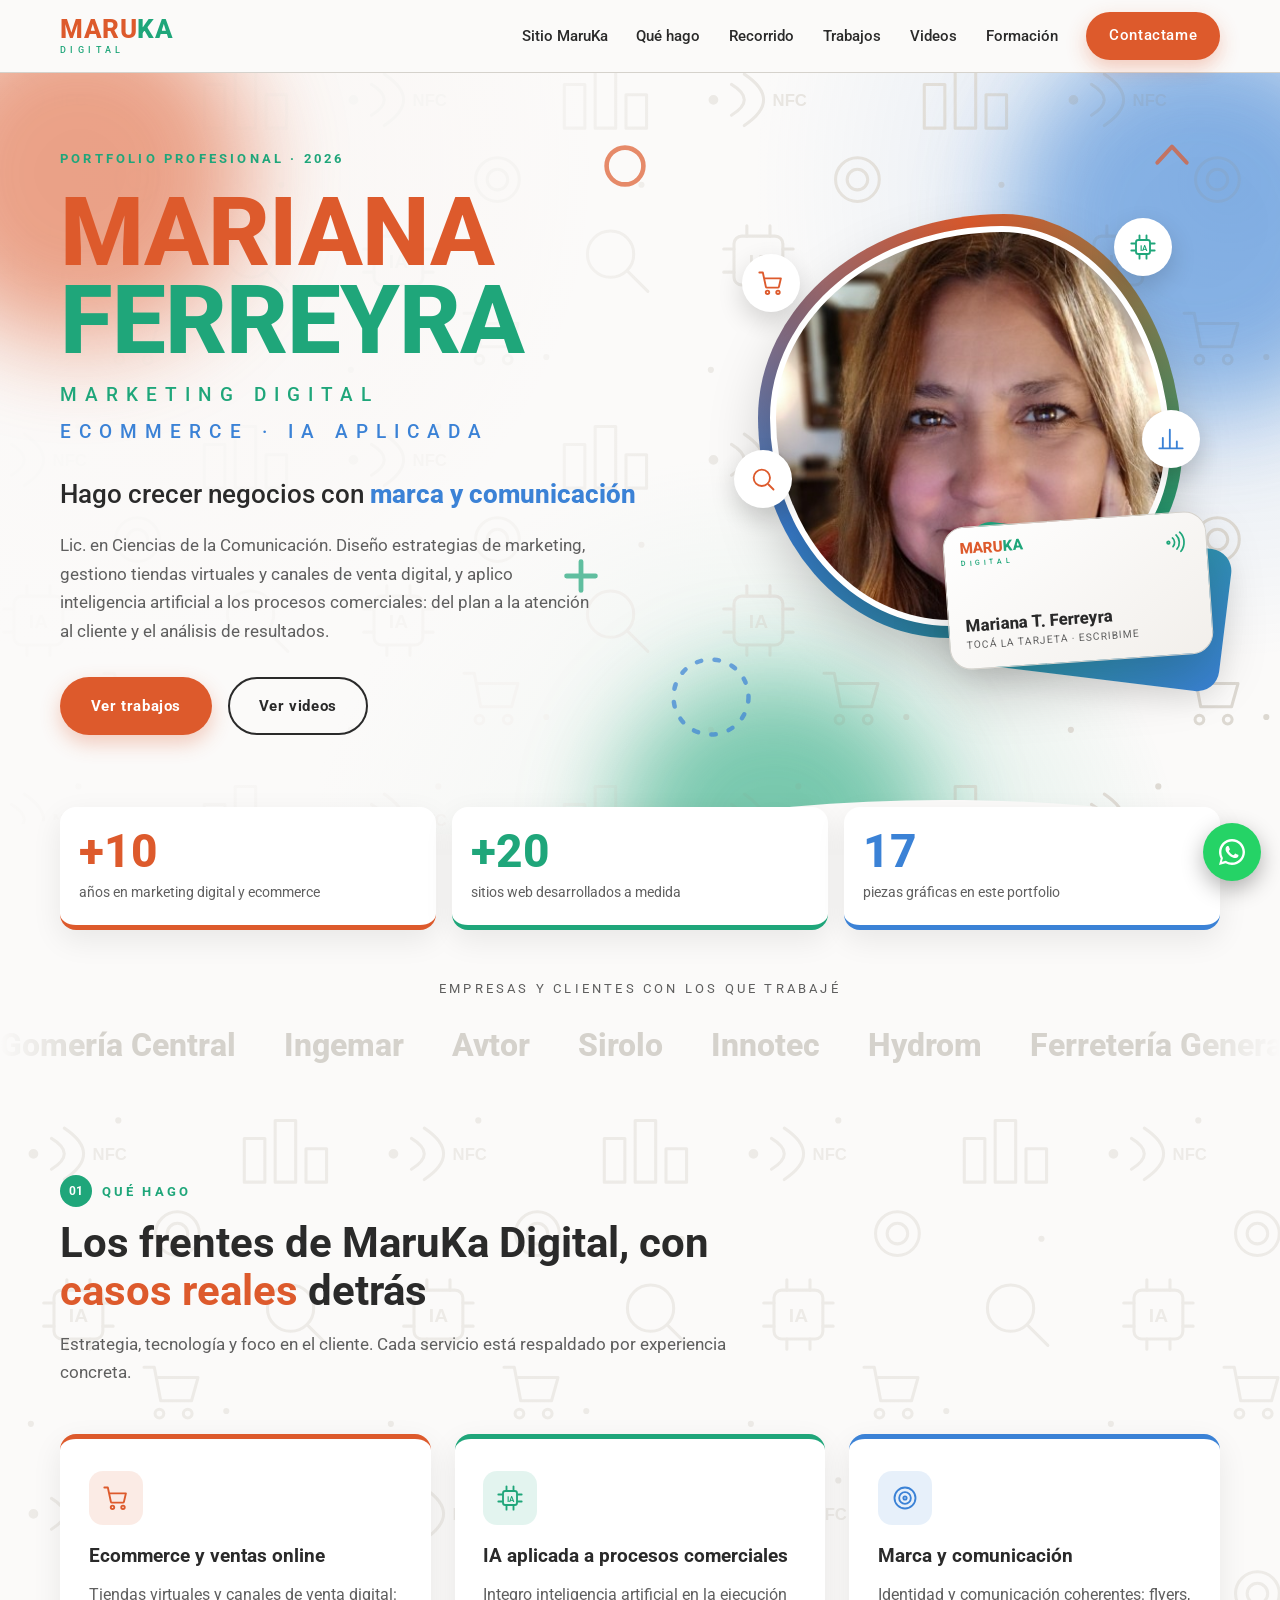
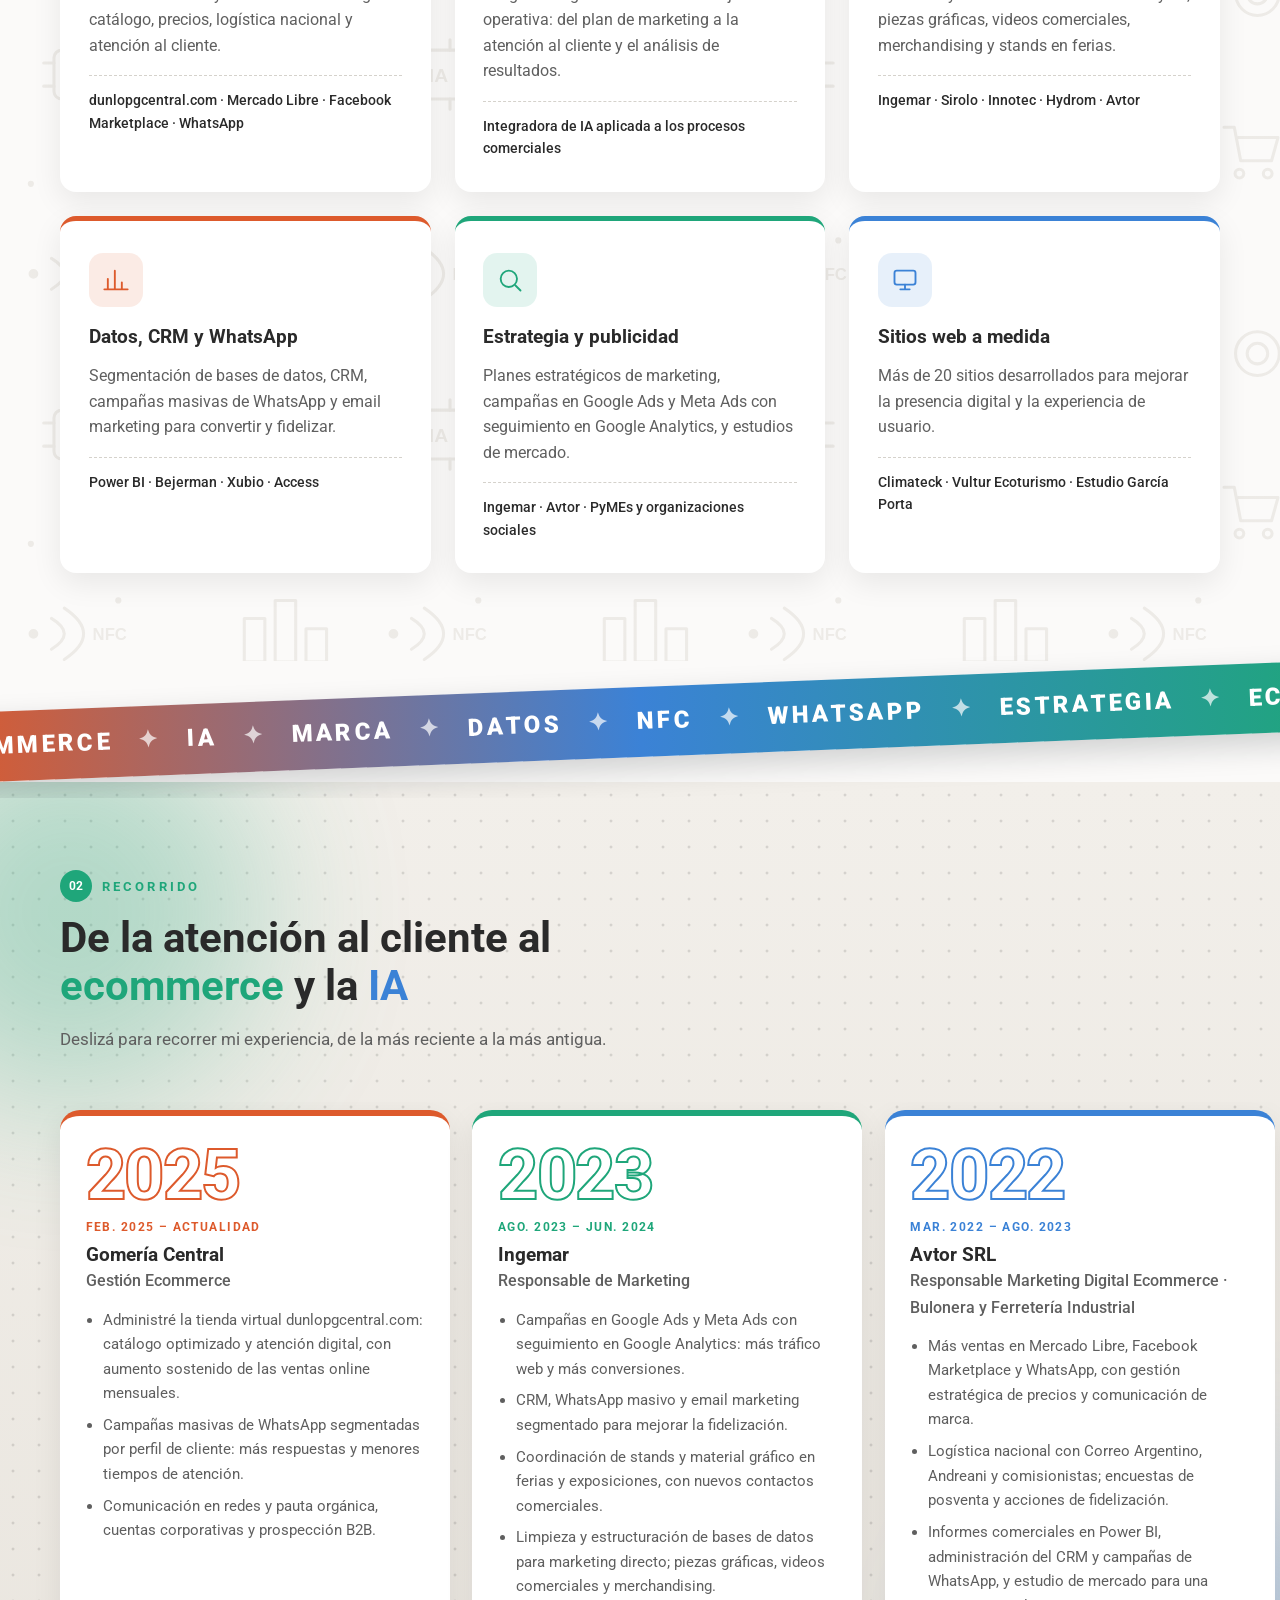
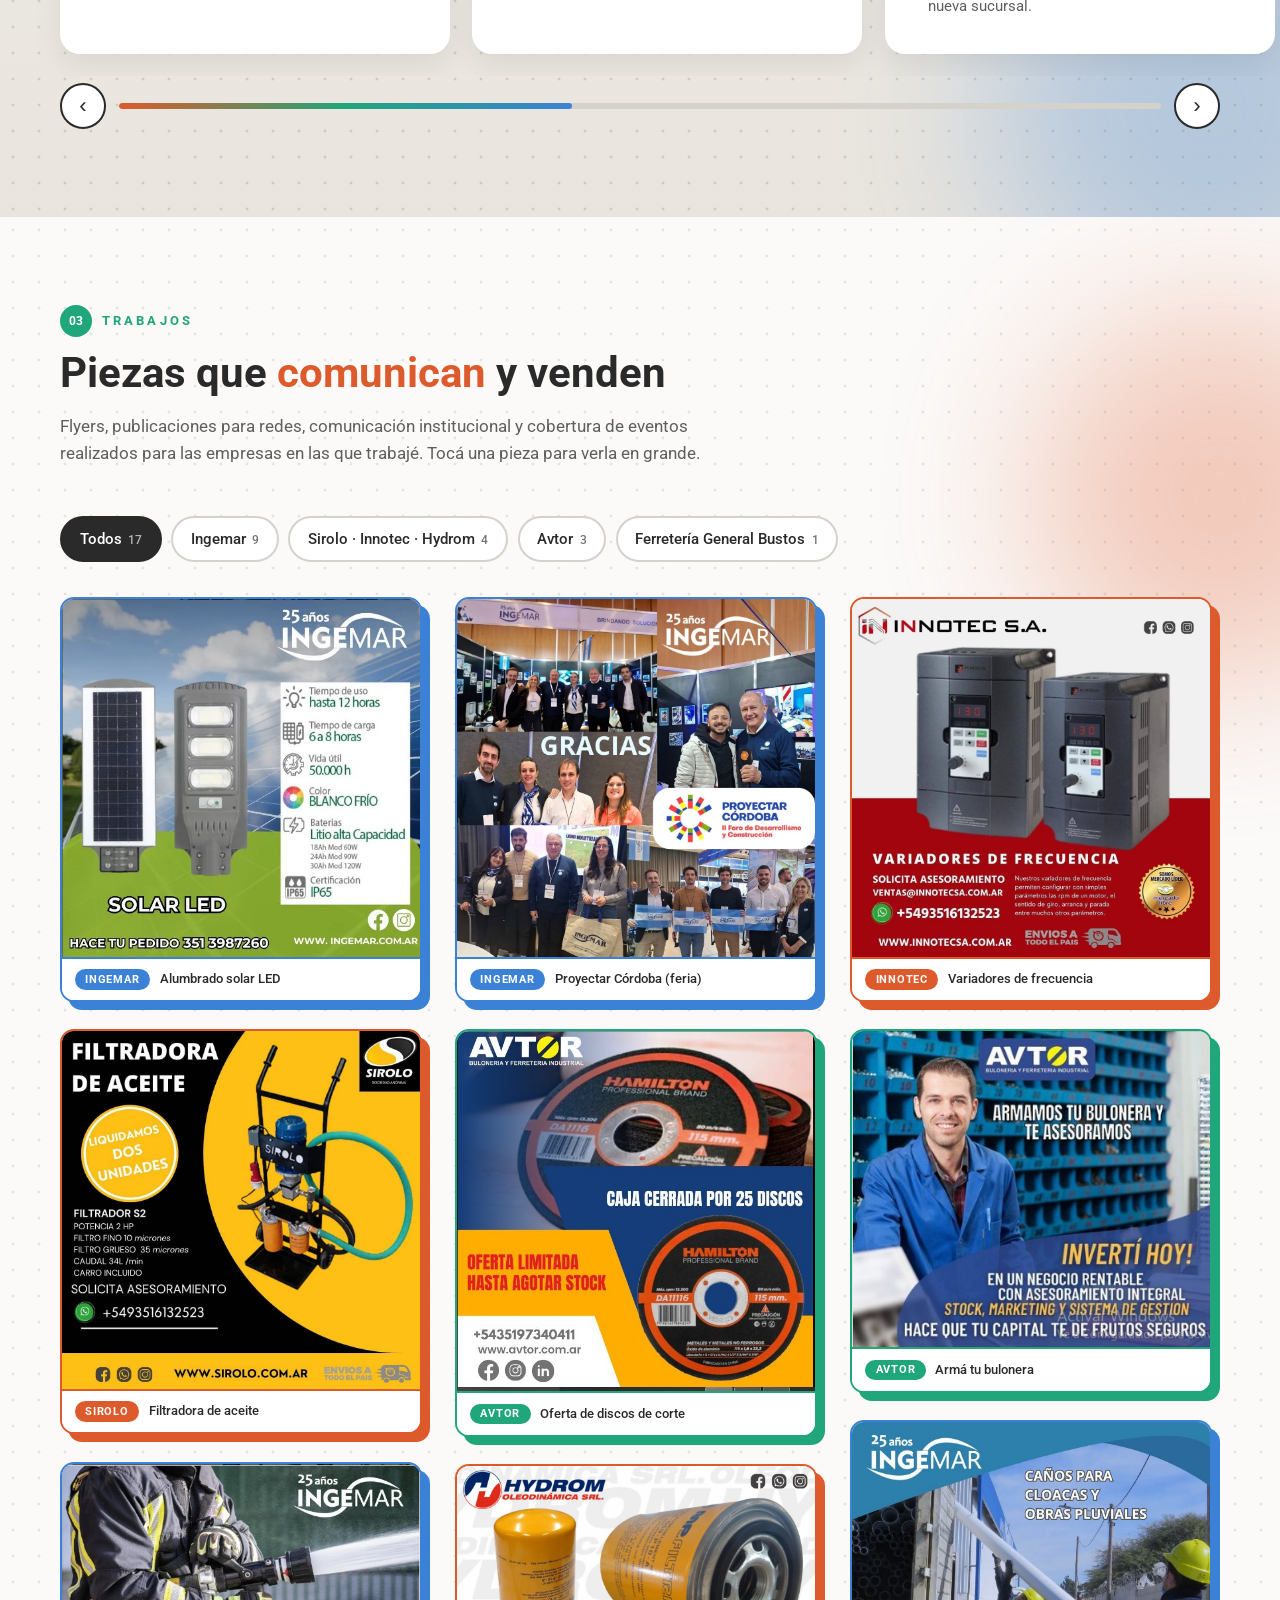
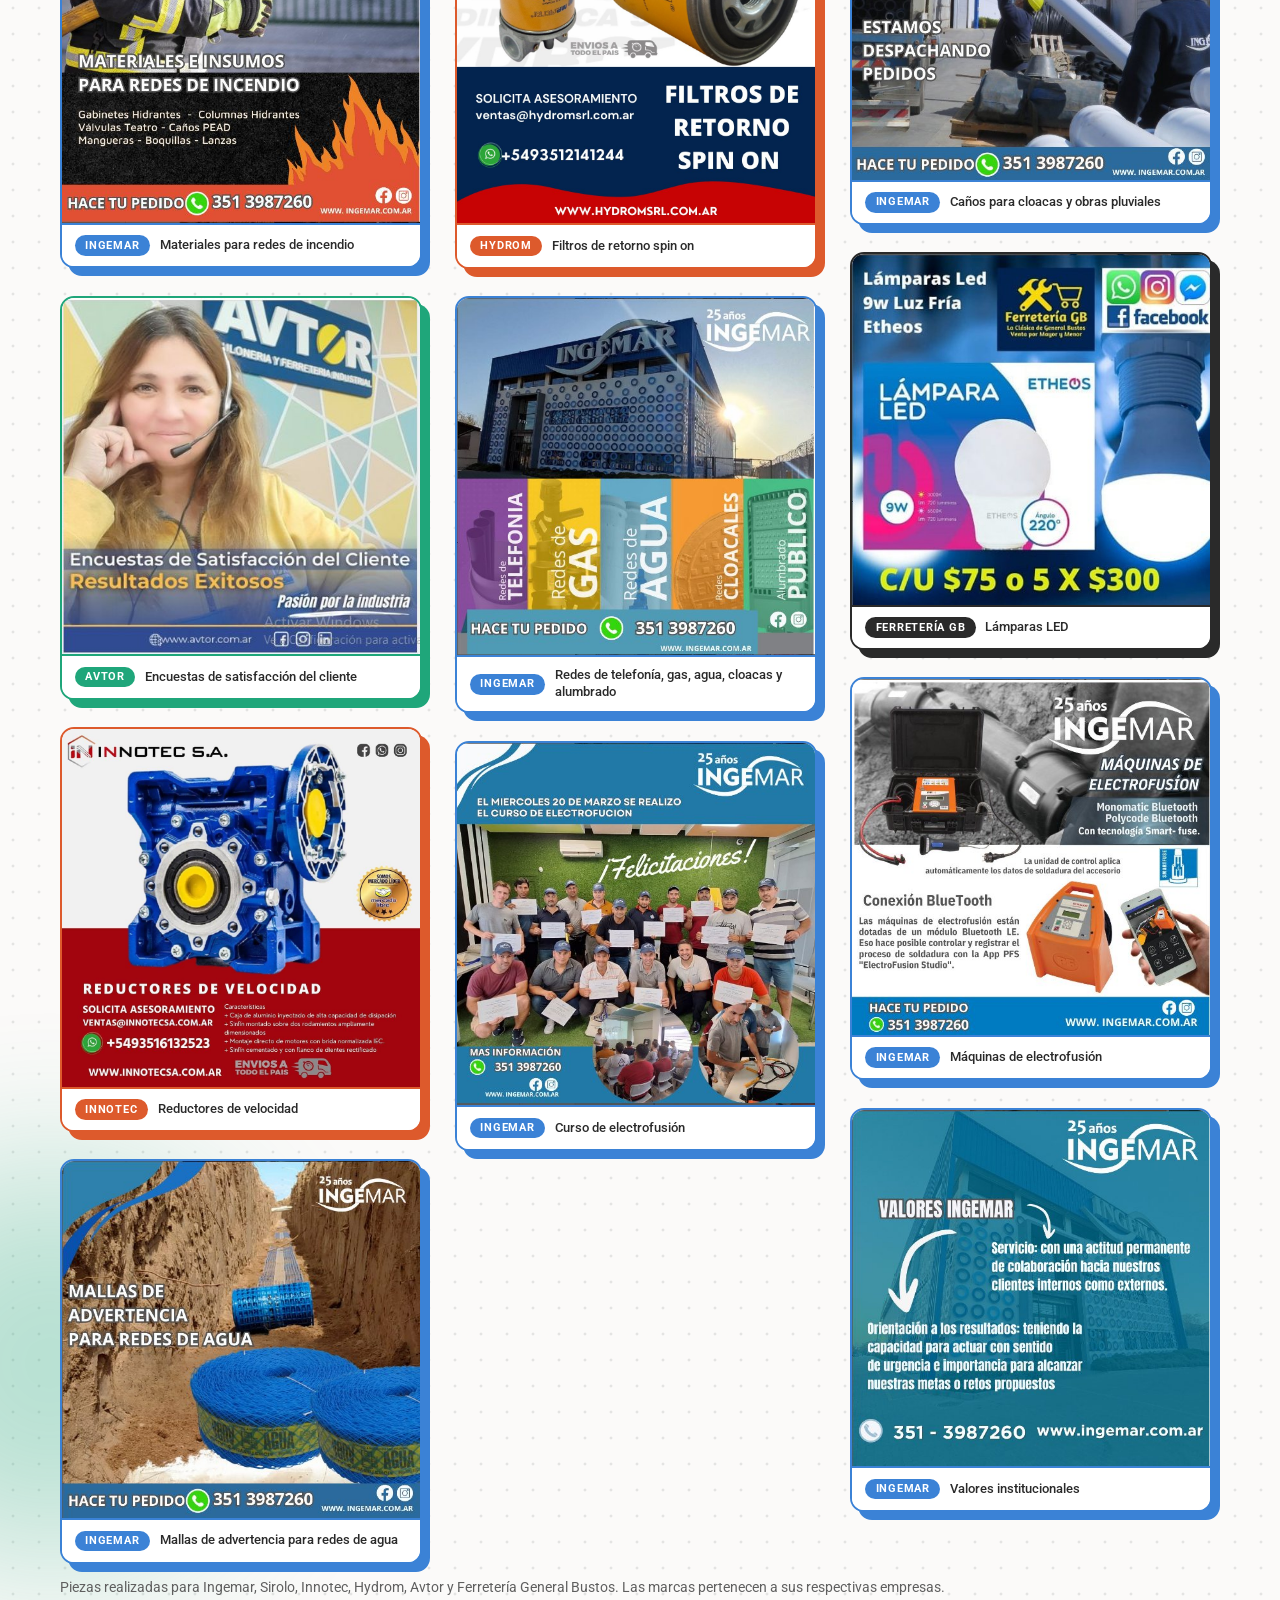
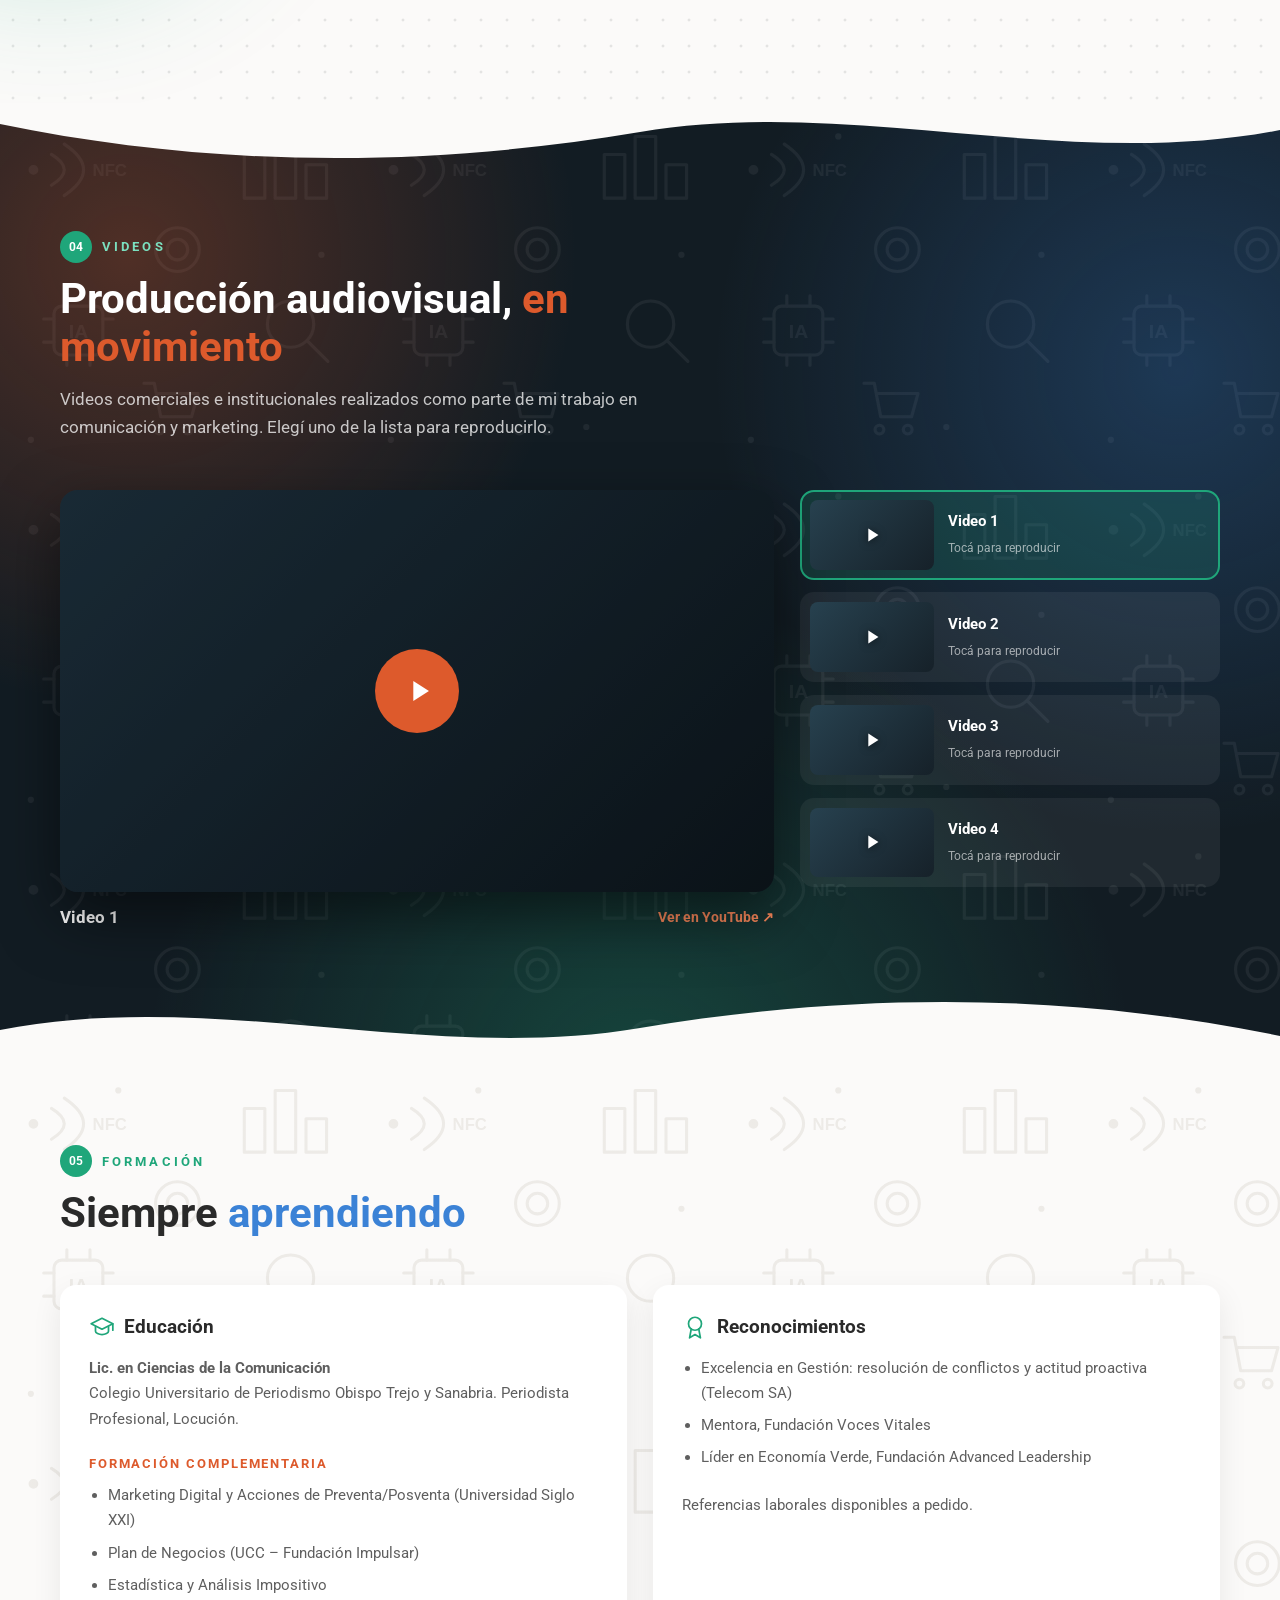
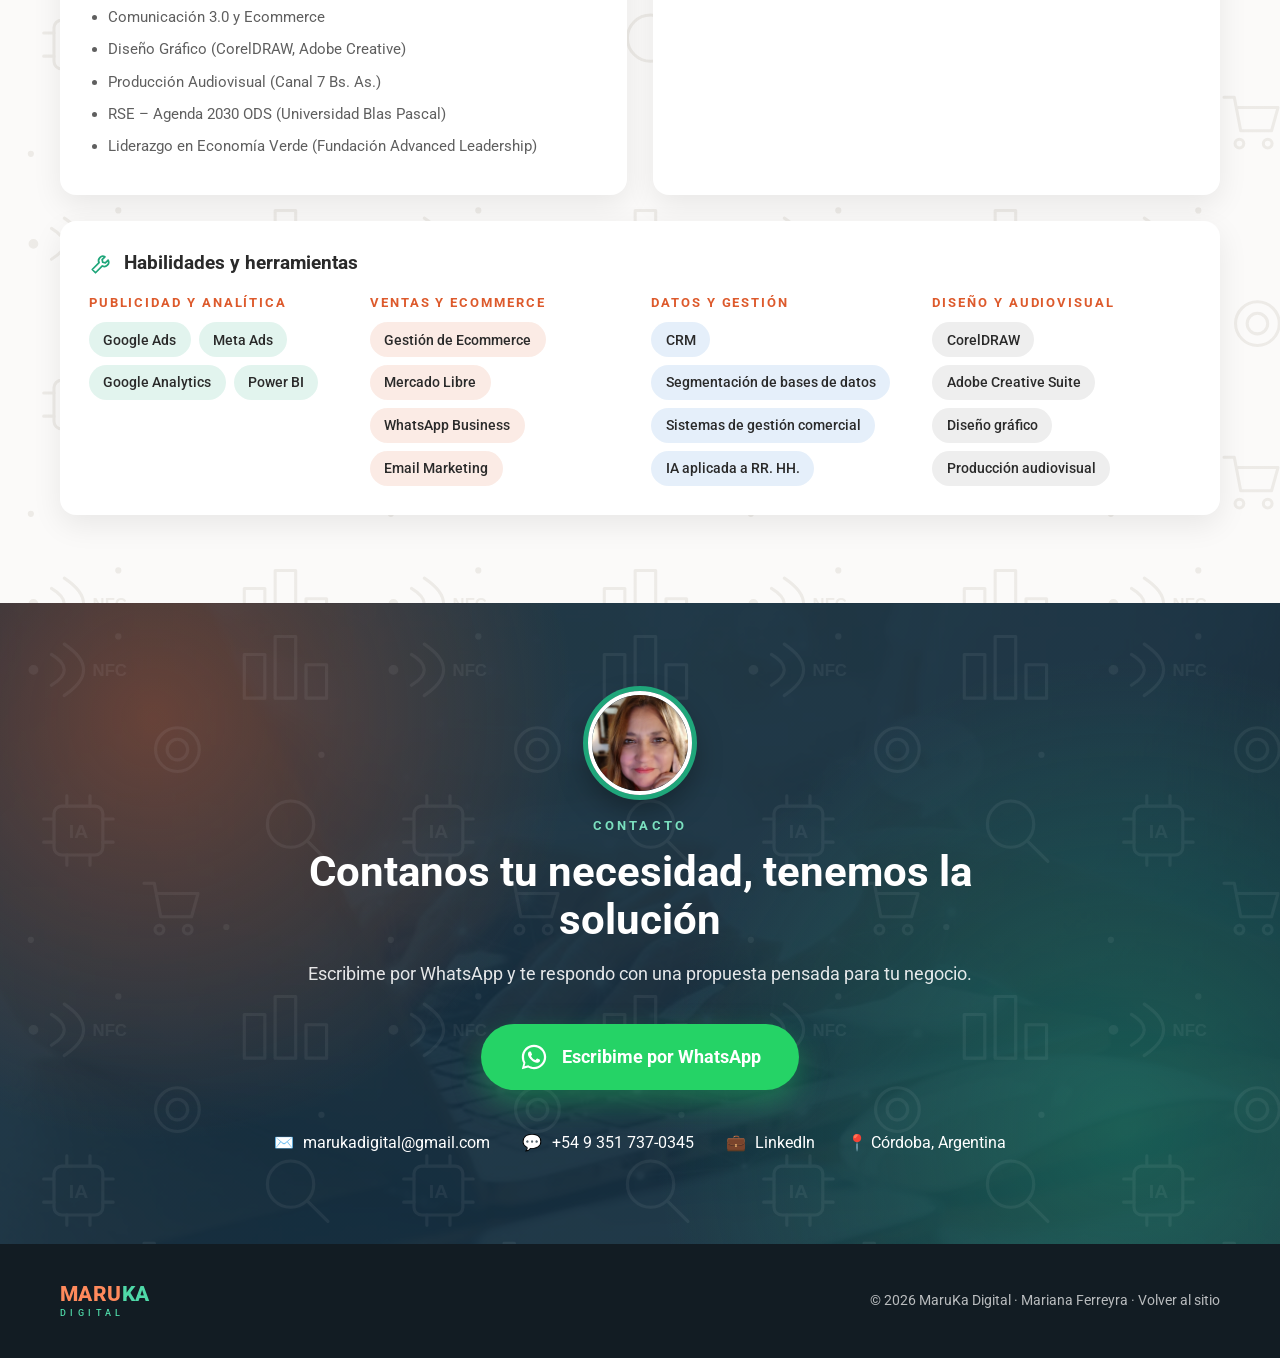
==== commit 0881a43f: "Add files via upload" ====
--- a/index.html
+++ b/index.html
@@ -3,22 +3,2116 @@
 <head>
   <meta charset="UTF-8">
   <meta name="viewport" content="width=device-width, initial-scale=1.0">
-  <title>MaruKa Digital | Marketing y comunicación digital, e-commerce e IA</title>
-  <meta name="description" content="MaruKa Digital es una agencia de marketing y comunicación digital: inteligencia artificial aplicada a procesos comerciales, e-commerce, tecnología NFC, fortalecimiento de marca y gestión de redes sociales.">
+  <title>Portfolio | Mariana Ferreyra · MaruKa Digital</title>
+  <meta name="description" content="Portfolio de Mariana Teresita Ferreyra, Lic. en Ciencias de la Comunicación: ecommerce, marketing digital e inteligencia artificial aplicada a los procesos comerciales. Recorrido, trabajos y videos.">
   <meta name="theme-color" content="#1fa67a">
-  <link rel="canonical" href="https://maruka.com.ar/">
-  <link rel="icon" href="images/logo-maruka.jpg">
+  <link rel="canonical" href="#inicio">
+  <link rel="icon" href="[data-uri]">
   <link rel="preconnect" href="https://fonts.googleapis.com">
   <link rel="preconnect" href="https://fonts.gstatic.com" crossorigin>
   <link href="https://fonts.googleapis.com/css2?family=Roboto:wght@400;500;700;800&display=swap" rel="stylesheet">
-  <link rel="stylesheet" href="styles.css">
+  
+  <style>/* =========================================================
+   MaruKa Digital — Hoja de estilos
+   Paleta tomada del logo:
+   naranja #DD5A2C · verde #1FA67A · azul #3B82D6
+   ========================================================= */
+
+:root {
+  --naranja: #dd5a2c;
+  --naranja-oscuro: #b8441c;
+  --verde: #1fa67a;
+  --verde-oscuro: #167d5c;
+  --azul: #3b82d6;
+  --azul-oscuro: #2764ad;
+  --fondo: #fbfaf9;
+  --fondo-alt: #f1efec;
+  --gris-icono: #d5d2cc;
+  --texto: #2a2a2a;
+  --texto-suave: #5f5f5f;
+  --blanco: #ffffff;
+  --radio: 16px;
+  --sombra: 0 10px 30px rgba(0, 0, 0, 0.08);
+  --max: 1160px;
+}
+
+*,
+*::before,
+*::after {
+  box-sizing: border-box;
+}
+
+html {
+  scroll-behavior: smooth;
+}
+
+body {
+  margin: 0;
+  font-family: "Roboto", "Segoe UI", Arial, sans-serif;
+  color: var(--texto);
+  background: var(--fondo);
+  line-height: 1.65;
+  -webkit-font-smoothing: antialiased;
+}
+
+img {
+  max-width: 100%;
+  display: block;
+}
+
+a {
+  color: inherit;
+  text-decoration: none;
+}
+
+.contenedor {
+  width: min(100% - 2.5rem, var(--max));
+  margin-inline: auto;
+}
+
+.seccion {
+  padding: 5.5rem 0;
+}
+
+.seccion.alt {
+  background: var(--fondo-alt);
+}
+
+.etiqueta {
+  display: inline-block;
+  font-size: 0.8rem;
+  font-weight: 700;
+  letter-spacing: 0.25em;
+  text-transform: uppercase;
+  color: var(--verde);
+  margin-bottom: 0.75rem;
+}
+
+h1,
+h2,
+h3 {
+  line-height: 1.15;
+  margin: 0 0 1rem;
+  font-weight: 700;
+}
+
+h2 {
+  font-size: clamp(1.8rem, 3.5vw, 2.6rem);
+}
+
+h3 {
+  font-size: 1.2rem;
+}
+
+p {
+  margin: 0 0 1rem;
+}
+
+.titulo-seccion {
+  max-width: 680px;
+  margin-bottom: 3rem;
+}
+
+.titulo-seccion p {
+  color: var(--texto-suave);
+  font-size: 1.05rem;
+}
+
+/* ---------- Botones ---------- */
+.btn {
+  display: inline-block;
+  padding: 0.9rem 1.8rem;
+  border-radius: 999px;
+  font-weight: 700;
+  font-size: 0.95rem;
+  letter-spacing: 0.04em;
+  border: 2px solid transparent;
+  cursor: pointer;
+  transition: transform 0.2s, background 0.2s, color 0.2s, box-shadow 0.2s;
+  font-family: inherit;
+}
+
+.btn:hover {
+  transform: translateY(-2px);
+}
+
+.btn-naranja {
+  background: var(--naranja);
+  color: var(--blanco);
+  box-shadow: 0 8px 20px rgba(221, 90, 44, 0.3);
+}
+
+.btn-naranja:hover {
+  background: var(--naranja-oscuro);
+}
+
+.btn-borde {
+  border-color: var(--blanco);
+  color: var(--blanco);
+}
+
+.btn-borde:hover {
+  background: var(--blanco);
+  color: var(--texto);
+}
+
+/* ---------- Header / navegación ---------- */
+.header {
+  position: sticky;
+  top: 0;
+  z-index: 100;
+  background: rgba(251, 250, 249, 0.92);
+  backdrop-filter: blur(10px);
+  border-bottom: 1px solid var(--gris-icono);
+}
+
+.nav {
+  display: flex;
+  align-items: center;
+  justify-content: space-between;
+  min-height: 72px;
+  gap: 1rem;
+}
+
+.logo-texto {
+  font-size: 1.6rem;
+  font-weight: 800;
+  letter-spacing: 0.02em;
+  line-height: 1;
+}
+
+.logo-texto .m {
+  color: var(--naranja);
+}
+
+.logo-texto .k {
+  color: var(--verde);
+}
+
+.logo-texto small {
+  display: block;
+  font-size: 0.55rem;
+  letter-spacing: 0.5em;
+  color: var(--verde);
+  margin-top: 4px;
+  font-weight: 500;
+}
+
+.menu {
+  display: flex;
+  align-items: center;
+  gap: 1.8rem;
+  list-style: none;
+  margin: 0;
+  padding: 0;
+}
+
+.menu a {
+  font-weight: 500;
+  font-size: 0.95rem;
+  color: var(--texto);
+  transition: color 0.2s;
+}
+
+.menu a:hover {
+  color: var(--naranja);
+}
+
+.menu .btn {
+  padding: 0.6rem 1.3rem;
+  color: var(--blanco);
+}
+
+.menu .btn:hover {
+  color: var(--blanco);
+}
+
+.hamburguesa {
+  display: none;
+  background: none;
+  border: 0;
+  cursor: pointer;
+  padding: 0.5rem;
+}
+
+.hamburguesa span {
+  display: block;
+  width: 26px;
+  height: 3px;
+  background: var(--texto);
+  margin: 5px 0;
+  border-radius: 2px;
+  transition: transform 0.3s, opacity 0.3s;
+}
+
+/* ---------- Hero ---------- */
+.hero {
+  position: relative;
+  min-height: 88vh;
+  display: flex;
+  align-items: center;
+  color: var(--blanco);
+  background-color: #1d2a33;
+  background-image:
+    linear-gradient(105deg, rgba(17, 30, 40, 0.92) 0%, rgba(17, 30, 40, 0.7) 55%, rgba(31, 166, 122, 0.35) 100%),
+    url("[data-uri]");
+  background-size: cover;
+  background-position: center;
+}
+
+.hero-contenido {
+  max-width: 720px;
+  padding: 4rem 0;
+}
+
+.hero .etiqueta {
+  color: #7be0bf;
+}
+
+.hero h1 {
+  font-size: clamp(2.3rem, 6vw, 4rem);
+  letter-spacing: -0.01em;
+}
+
+.hero h1 .naranja {
+  color: #ff8a5c;
+}
+
+.hero h1 .verde {
+  color: #4fd9a8;
+}
+
+.hero p {
+  font-size: 1.15rem;
+  color: rgba(255, 255, 255, 0.88);
+  max-width: 580px;
+}
+
+.hero-botones {
+  display: flex;
+  flex-wrap: wrap;
+  gap: 1rem;
+  margin-top: 2rem;
+}
+
+.hero-datos {
+  display: flex;
+  flex-wrap: wrap;
+  gap: 2.5rem;
+  margin-top: 3.5rem;
+  padding-top: 2rem;
+  border-top: 1px solid rgba(255, 255, 255, 0.2);
+}
+
+.hero-datos strong {
+  display: block;
+  font-size: 1.6rem;
+  color: #ff8a5c;
+}
+
+.hero-datos span {
+  font-size: 0.9rem;
+  color: rgba(255, 255, 255, 0.75);
+}
+
+/* ---------- Servicios ---------- */
+.grilla-servicios {
+  display: grid;
+  grid-template-columns: repeat(3, 1fr);
+  gap: 1.5rem;
+}
+
+.tarjeta {
+  background: var(--blanco);
+  border-radius: var(--radio);
+  padding: 2rem 1.8rem;
+  box-shadow: var(--sombra);
+  border-top: 5px solid var(--naranja);
+  transition: transform 0.25s, box-shadow 0.25s;
+}
+
+.tarjeta:nth-child(3n + 2) {
+  border-top-color: var(--verde);
+}
+
+.tarjeta:nth-child(3n + 3) {
+  border-top-color: var(--azul);
+}
+
+.tarjeta:hover {
+  transform: translateY(-6px);
+  box-shadow: 0 16px 40px rgba(0, 0, 0, 0.12);
+}
+
+.icono {
+  width: 54px;
+  height: 54px;
+  border-radius: 14px;
+  display: grid;
+  place-items: center;
+  font-size: 1.6rem;
+  margin-bottom: 1.2rem;
+  background: rgba(221, 90, 44, 0.12);
+}
+
+.tarjeta:nth-child(3n + 2) .icono {
+  background: rgba(31, 166, 122, 0.12);
+}
+
+.tarjeta:nth-child(3n + 3) .icono {
+  background: rgba(59, 130, 214, 0.12);
+}
+
+.tarjeta p {
+  color: var(--texto-suave);
+  font-size: 0.97rem;
+  margin: 0;
+}
+
+/* ---------- Bloques con imagen ---------- */
+.dos-columnas {
+  display: grid;
+  grid-template-columns: 1fr 1fr;
+  gap: 4rem;
+  align-items: center;
+}
+
+.dos-columnas.invertido .media {
+  order: 2;
+}
+
+.media img {
+  width: 100%;
+  border-radius: var(--radio);
+  box-shadow: var(--sombra);
+  background: var(--blanco);
+}
+
+.lista-check {
+  list-style: none;
+  padding: 0;
+  margin: 1.5rem 0 0;
+}
+
+.lista-check li {
+  position: relative;
+  padding-left: 2rem;
+  margin-bottom: 0.8rem;
+}
+
+.lista-check li::before {
+  content: "✓";
+  position: absolute;
+  left: 0;
+  top: 0;
+  width: 1.4rem;
+  height: 1.4rem;
+  border-radius: 50%;
+  background: var(--verde);
+  color: var(--blanco);
+  font-size: 0.8rem;
+  font-weight: 700;
+  display: grid;
+  place-items: center;
+}
+
+/* ---------- Banda de foco en el cliente ---------- */
+.banda-cliente {
+  background: linear-gradient(135deg, var(--verde) 0%, var(--azul) 100%);
+  color: var(--blanco);
+}
+
+.banda-cliente .etiqueta {
+  color: rgba(255, 255, 255, 0.85);
+}
+
+.banda-cliente .media img {
+  box-shadow: 0 18px 50px rgba(0, 0, 0, 0.25);
+}
+
+.banda-cliente p {
+  color: rgba(255, 255, 255, 0.92);
+}
+
+/* ---------- Proceso ---------- */
+.pasos {
+  display: grid;
+  grid-template-columns: repeat(4, 1fr);
+  gap: 1.5rem;
+  counter-reset: paso;
+}
+
+.paso {
+  position: relative;
+  padding: 1.8rem 1.4rem;
+  background: var(--blanco);
+  border-radius: var(--radio);
+  box-shadow: var(--sombra);
+}
+
+.paso::before {
+  counter-increment: paso;
+  content: counter(paso);
+  display: grid;
+  place-items: center;
+  width: 42px;
+  height: 42px;
+  border-radius: 50%;
+  background: var(--naranja);
+  color: var(--blanco);
+  font-weight: 800;
+  margin-bottom: 1rem;
+}
+
+.paso:nth-child(2)::before {
+  background: var(--verde);
+}
+
+.paso:nth-child(3)::before {
+  background: var(--azul);
+}
+
+.paso:nth-child(4)::before {
+  background: var(--naranja);
+}
+
+.paso p {
+  font-size: 0.95rem;
+  color: var(--texto-suave);
+  margin: 0;
+}
+
+/* ---------- Contacto ---------- */
+.contacto {
+  position: relative;
+  color: var(--blanco);
+  background-color: #1d2a33;
+  background-image:
+    linear-gradient(rgba(20, 42, 58, 0.9), rgba(20, 42, 58, 0.9)),
+    url("[data-uri]");
+  background-size: cover;
+  background-position: center;
+}
+
+.contacto .etiqueta {
+  color: #7be0bf;
+}
+
+.contacto-centro {
+  max-width: 760px;
+  text-align: center;
+}
+
+.contacto p {
+  color: rgba(255, 255, 255, 0.88);
+  font-size: 1.1rem;
+}
+
+.btn-whatsapp {
+  display: inline-flex;
+  align-items: center;
+  gap: 0.8rem;
+  margin-top: 1.2rem;
+  padding: 1.1rem 2.4rem;
+  border-radius: 999px;
+  background: #25d366;
+  color: var(--blanco);
+  font-size: 1.15rem;
+  font-weight: 700;
+  box-shadow: 0 12px 30px rgba(37, 211, 102, 0.4);
+  transition: transform 0.2s, background 0.2s, box-shadow 0.2s;
+}
+
+.btn-whatsapp:hover {
+  background: #1ebe5a;
+  transform: translateY(-3px);
+  box-shadow: 0 16px 36px rgba(37, 211, 102, 0.5);
+}
+
+.datos-contacto {
+  list-style: none;
+  padding: 0;
+  margin: 2.5rem 0 0;
+  display: flex;
+  flex-wrap: wrap;
+  justify-content: center;
+  gap: 0.8rem 2rem;
+}
+
+.datos-contacto li {
+  display: flex;
+  gap: 0.6rem;
+  align-items: center;
+}
+
+.datos-contacto a:hover {
+  color: #ff8a5c;
+}
+
+/* ---------- Footer ---------- */
+.footer {
+  background: #121c23;
+  color: rgba(255, 255, 255, 0.7);
+  padding: 2.5rem 0;
+  font-size: 0.9rem;
+}
+
+.footer-inner {
+  display: flex;
+  flex-wrap: wrap;
+  justify-content: space-between;
+  align-items: center;
+  gap: 1rem;
+}
+
+.footer .logo-texto {
+  font-size: 1.3rem;
+}
+
+.footer .logo-texto .m {
+  color: #ff8a5c;
+}
+
+.footer .logo-texto .k,
+.footer .logo-texto small {
+  color: #4fd9a8;
+}
+
+/* ---------- Botón WhatsApp flotante ---------- */
+.whatsapp {
+  position: fixed;
+  right: 1.2rem;
+  bottom: 1.2rem;
+  z-index: 200;
+  width: 58px;
+  height: 58px;
+  border-radius: 50%;
+  background: #25d366;
+  display: grid;
+  place-items: center;
+  box-shadow: 0 8px 22px rgba(0, 0, 0, 0.3);
+  font-size: 1.8rem;
+  transition: transform 0.2s;
+}
+
+.whatsapp:hover {
+  transform: scale(1.1);
+}
+
+/* ---------- Animación de entrada ---------- */
+.aparecer {
+  opacity: 0;
+  transform: translateY(24px);
+  transition: opacity 0.7s ease, transform 0.7s ease;
+}
+
+.aparecer.visible {
+  opacity: 1;
+  transform: none;
+}
+
+@media (prefers-reduced-motion: reduce) {
+  html {
+    scroll-behavior: auto;
+  }
+  .aparecer {
+    opacity: 1;
+    transform: none;
+    transition: none;
+  }
+}
+
+/* ---------- Ajuste del menú en tablet ---------- */
+@media (max-width: 1060px) and (min-width: 761px) {
+  .menu {
+    gap: 1.1rem;
+  }
+  .menu a {
+    font-size: 0.88rem;
+  }
+  .menu .btn {
+    padding: 0.5rem 1rem;
+  }
+}
+
+/* ---------- Responsive ---------- */
+@media (max-width: 960px) {
+  .grilla-servicios {
+    grid-template-columns: repeat(2, 1fr);
+  }
+  .pasos {
+    grid-template-columns: repeat(2, 1fr);
+  }
+  .dos-columnas {
+    grid-template-columns: 1fr;
+    gap: 2.5rem;
+  }
+  .dos-columnas.invertido .media {
+    order: 0;
+  }
+}
+
+@media (max-width: 760px) {
+  .hamburguesa {
+    display: block;
+  }
+  .menu {
+    position: absolute;
+    top: 72px;
+    left: 0;
+    right: 0;
+    flex-direction: column;
+    align-items: stretch;
+    gap: 0;
+    background: var(--fondo);
+    border-bottom: 1px solid var(--gris-icono);
+    max-height: 0;
+    overflow: hidden;
+    transition: max-height 0.35s ease;
+  }
+  .menu.abierto {
+    max-height: 480px;
+  }
+  .menu li {
+    padding: 0.9rem 1.5rem;
+    border-top: 1px solid var(--fondo-alt);
+  }
+  .menu .btn {
+    display: block;
+    text-align: center;
+  }
+  .seccion {
+    padding: 4rem 0;
+  }
+}
+
+@media (max-width: 560px) {
+  .grilla-servicios,
+  .pasos {
+    grid-template-columns: 1fr;
+  }
+  .hero-datos {
+    gap: 1.5rem;
+  }
+}
+
+/* =========================================================
+   MaruKa Digital — Portfolio creativo
+   Concepto: el lenguaje visual del logo (naranja · verde · azul,
+   íconos de línea, NFC, IA, ecommerce) aplicado a un portfolio.
+   Usa las variables y componentes de styles.css
+   ========================================================= */
+
+html {
+  scroll-padding-top: 84px;
+}
+
+/* ---------- Íconos de línea (sprite SVG) ---------- */
+.i {
+  fill: none;
+  stroke: currentColor;
+  stroke-width: 1.6;
+  stroke-linecap: round;
+  stroke-linejoin: round;
+}
+
+/* ---------- Barra de progreso de lectura ---------- */
+.progreso {
+  position: fixed;
+  top: 0;
+  left: 0;
+  height: 4px;
+  width: 0;
+  z-index: 300;
+  background: linear-gradient(90deg, var(--naranja), var(--verde), var(--azul));
+}
+
+/* ---------- Etiquetas numeradas de sección ---------- */
+.num {
+  display: inline-flex;
+  align-items: center;
+  gap: 0.6rem;
+}
+
+.num b {
+  display: inline-grid;
+  place-items: center;
+  width: 2rem;
+  height: 2rem;
+  border-radius: 50%;
+  background: var(--verde);
+  color: var(--blanco);
+  font-size: 0.78rem;
+  letter-spacing: 0;
+}
+
+.resalte-n { color: var(--naranja); }
+.resalte-v { color: var(--verde); }
+.resalte-a { color: var(--azul); }
+
+/* =========================================================
+   HERO
+   ========================================================= */
+.p-hero {
+  position: relative;
+  overflow: hidden;
+  padding: 4.5rem 0 6.5rem;
+  background:
+    radial-gradient(circle at 6% 14%, rgba(221, 90, 44, 0.13), transparent 38%),
+    radial-gradient(circle at 94% 18%, rgba(59, 130, 214, 0.14), transparent 36%),
+    radial-gradient(circle at 66% 100%, rgba(31, 166, 122, 0.15), transparent 42%),
+    var(--fondo);
+}
+
+.fondo-iconos {
+  position: absolute;
+  inset: 0;
+  pointer-events: none;
+}
+
+.fondo-iconos .ico {
+  position: absolute;
+  left: var(--x);
+  top: var(--y);
+  width: var(--s, 50px);
+  height: var(--s, 50px);
+  color: var(--gris-icono);
+  stroke-width: 1.3;
+  animation: flotar 7s ease-in-out infinite alternate;
+  animation-delay: var(--d, 0s);
+}
+
+@keyframes flotar {
+  from { transform: translateY(0) rotate(-3deg); }
+  to   { transform: translateY(-16px) rotate(3deg); }
+}
+
+.p-hero-grid {
+  position: relative;
+  display: grid;
+  grid-template-columns: 1.1fr 0.9fr;
+  gap: 3rem;
+  align-items: center;
+}
+
+.nombre {
+  margin: 0.4rem 0 0.9rem;
+  line-height: 0.92;
+}
+
+.nombre span {
+  display: block;
+  font-size: clamp(3rem, 8vw, 6rem);
+  font-weight: 800;
+  letter-spacing: -0.01em;
+}
+
+.nombre .n1 { color: var(--naranja); }
+.nombre .n2 { color: var(--verde); }
+
+.espaciado {
+  margin: 0 0 0.35rem;
+  font-weight: 500;
+  text-transform: uppercase;
+  letter-spacing: 0.42em;
+  font-size: clamp(0.85rem, 1.7vw, 1.2rem);
+}
+
+.espaciado.v { color: var(--verde); }
+.espaciado.a { color: var(--azul); margin-bottom: 1.6rem; }
+
+.rotador {
+  font-size: clamp(1.15rem, 2.4vw, 1.6rem);
+  font-weight: 500;
+  margin-bottom: 1rem;
+}
+
+.palabra {
+  display: inline-block;
+  font-weight: 800;
+  transition: opacity 0.25s, transform 0.25s;
+}
+
+.palabra.sale {
+  opacity: 0;
+  transform: translateY(10px);
+}
+
+.c-n { color: var(--naranja); }
+.c-v { color: var(--verde); }
+.c-a { color: var(--azul); }
+
+.p-hero .bajada {
+  color: var(--texto-suave);
+  font-size: 1.08rem;
+  max-width: 540px;
+}
+
+.p-hero .hero-botones .btn-borde {
+  border-color: var(--texto);
+  color: var(--texto);
+}
+
+.p-hero .hero-botones .btn-borde:hover {
+  background: var(--texto);
+  color: var(--blanco);
+}
+
+/* ---------- Tarjeta NFC ---------- */
+.escena-nfc {
+  position: relative;
+  justify-self: center;
+  width: min(100%, 390px);
+  aspect-ratio: 1.58;
+  margin: 1rem 0;
+}
+
+.tarjeta-nfc {
+  position: absolute;
+  inset: 0;
+  border-radius: 22px;
+}
+
+.tarjeta-nfc.atras {
+  background: linear-gradient(135deg, var(--verde), var(--azul));
+  transform: rotate(7deg) translate(18px, 14px);
+  box-shadow: var(--sombra);
+}
+
+.tarjeta-nfc.frente {
+  display: flex;
+  flex-direction: column;
+  justify-content: space-between;
+  padding: 1.25rem 1.4rem;
+  background: linear-gradient(145deg, #ffffff, #f2efeb);
+  border: 1px solid var(--gris-icono);
+  box-shadow: 0 24px 55px rgba(0, 0, 0, 0.18);
+  transform: rotate(-4deg);
+  transition: transform 0.45s cubic-bezier(0.2, 0.8, 0.2, 1), box-shadow 0.3s;
+  color: var(--texto);
+}
+
+.tarjeta-nfc.frente:hover,
+.tarjeta-nfc.frente:focus-visible {
+  transform: rotate(0deg) translateY(-8px);
+  box-shadow: 0 32px 65px rgba(0, 0, 0, 0.22);
+  outline: none;
+}
+
+.tn-top {
+  display: flex;
+  justify-content: space-between;
+  align-items: flex-start;
+}
+
+.logo-mini {
+  font-size: 1.15rem;
+  font-weight: 800;
+  line-height: 1;
+}
+
+.logo-mini .m { color: var(--naranja); }
+.logo-mini .k { color: var(--verde); }
+
+.logo-mini small {
+  display: block;
+  margin-top: 3px;
+  font-size: 0.45rem;
+  letter-spacing: 0.5em;
+  color: var(--verde);
+  font-weight: 500;
+}
+
+.nfc-wrap {
+  position: relative;
+  width: 38px;
+  height: 38px;
+  display: grid;
+  place-items: center;
+  color: var(--verde);
+}
+
+.nfc-wrap svg {
+  width: 32px;
+  height: 32px;
+}
+
+.nfc-wrap::after {
+  content: "";
+  position: absolute;
+  inset: -4px;
+  border: 2px solid var(--verde);
+  border-radius: 50%;
+  opacity: 0;
+  animation: pulso 2.4s ease-out infinite;
+}
+
+@keyframes pulso {
+  0%   { transform: scale(0.7); opacity: 0.7; }
+  100% { transform: scale(1.5); opacity: 0; }
+}
+
+.tn-nombre {
+  display: block;
+  font-size: 1.35rem;
+  font-weight: 800;
+  line-height: 1.1;
+}
+
+.tn-rol {
+  display: block;
+  font-size: 0.8rem;
+  color: var(--texto-suave);
+  margin-top: 0.25rem;
+}
+
+.tn-tags {
+  display: flex;
+  flex-wrap: wrap;
+  gap: 0.35rem;
+  margin-top: 0.7rem;
+}
+
+.tn-tags i {
+  font-style: normal;
+  font-size: 0.72rem;
+  font-weight: 700;
+  padding: 0.2rem 0.6rem;
+  border-radius: 999px;
+  background: rgba(221, 90, 44, 0.13);
+  color: var(--naranja-oscuro);
+}
+
+.tn-tags i:nth-child(2) { background: rgba(31, 166, 122, 0.14); color: var(--verde-oscuro); }
+.tn-tags i:nth-child(3) { background: rgba(59, 130, 214, 0.14); color: var(--azul-oscuro); }
+
+.tn-pie {
+  display: block;
+  font-size: 0.68rem;
+  letter-spacing: 0.14em;
+  text-transform: uppercase;
+  color: var(--texto-suave);
+}
+
+/* =========================================================
+   NÚMEROS
+   ========================================================= */
+.numeros {
+  position: relative;
+  z-index: 2;
+  margin-top: -3rem;
+}
+
+.stats {
+  display: grid;
+  grid-template-columns: repeat(3, 1fr);
+  gap: 1rem;
+}
+
+.stat {
+  background: var(--blanco);
+  border-radius: var(--radio);
+  box-shadow: var(--sombra);
+  padding: 1.3rem 1.2rem;
+  border-bottom: 5px solid var(--naranja);
+}
+
+.stat:nth-child(2) { border-bottom-color: var(--verde); }
+.stat:nth-child(3) { border-bottom-color: var(--azul); }
+
+.stat strong {
+  display: block;
+  font-size: clamp(2.1rem, 4vw, 2.9rem);
+  font-weight: 800;
+  line-height: 1;
+  color: var(--naranja);
+}
+
+.stat:nth-child(2) strong { color: var(--verde); }
+.stat:nth-child(3) strong { color: var(--azul); }
+
+.stat strong[data-mas]::before { content: "+"; }
+
+.stat span {
+  display: block;
+  margin-top: 0.4rem;
+  font-size: 0.9rem;
+  color: var(--texto-suave);
+}
+
+/* =========================================================
+   CINTA DE EMPRESAS
+   ========================================================= */
+.cinta {
+  padding: 3rem 0 1rem;
+  overflow: hidden;
+}
+
+.cinta .rotulo {
+  text-align: center;
+  font-size: 0.8rem;
+  letter-spacing: 0.25em;
+  text-transform: uppercase;
+  color: var(--texto-suave);
+  margin-bottom: 1.2rem;
+}
+
+.cinta-ventana {
+  overflow: hidden;
+  mask-image: linear-gradient(90deg, transparent, #000 8%, #000 92%, transparent);
+  -webkit-mask-image: linear-gradient(90deg, transparent, #000 8%, #000 92%, transparent);
+}
+
+.cinta-pista {
+  display: flex;
+  width: max-content;
+  animation: cinta 40s linear infinite;
+}
+
+.cinta-ventana:hover .cinta-pista {
+  animation-play-state: paused;
+}
+
+.cinta-pista span {
+  padding-right: 3rem;
+  font-size: clamp(1.4rem, 3vw, 2rem);
+  font-weight: 800;
+  white-space: nowrap;
+  color: var(--gris-icono);
+  transition: color 0.2s;
+}
+
+.cinta-pista span:nth-child(3n + 1):hover { color: var(--naranja); }
+.cinta-pista span:nth-child(3n + 2):hover { color: var(--verde); }
+.cinta-pista span:nth-child(3n + 3):hover { color: var(--azul); }
+
+@keyframes cinta {
+  to { transform: translateX(-50%); }
+}
+
+/* =========================================================
+   QUÉ HAGO (usa .grilla-servicios y .tarjeta de styles.css)
+   ========================================================= */
+.tarjeta .icono {
+  color: var(--naranja);
+}
+
+.tarjeta:nth-child(3n + 2) .icono { color: var(--verde); }
+.tarjeta:nth-child(3n + 3) .icono { color: var(--azul); }
+
+.tarjeta .icono svg {
+  width: 28px;
+  height: 28px;
+}
+
+.tarjeta .donde {
+  margin-top: 1rem;
+  padding-top: 0.8rem;
+  border-top: 1px dashed var(--gris-icono);
+  font-size: 0.85rem;
+  font-weight: 500;
+  color: var(--texto);
+}
+
+/* =========================================================
+   RECORRIDO (carrusel horizontal)
+   ========================================================= */
+.riel {
+  display: flex;
+  gap: 1.4rem;
+  overflow-x: auto;
+  scroll-snap-type: x mandatory;
+  padding: 0.5rem 1.25rem 1.4rem max(1.25rem, calc((100vw - 1160px) / 2));
+  scroll-padding-left: max(1.25rem, calc((100vw - 1160px) / 2));
+  scrollbar-width: none;
+  cursor: grab;
+  -webkit-overflow-scrolling: touch;
+}
+
+.riel::-webkit-scrollbar {
+  display: none;
+}
+
+.riel.arrastrando {
+  cursor: grabbing;
+  scroll-snap-type: none;
+  user-select: none;
+}
+
+.riel:focus-visible {
+  outline: 3px solid var(--azul);
+  outline-offset: 4px;
+  border-radius: 12px;
+}
+
+.hito-r {
+  --c: var(--naranja);
+  flex: 0 0 min(86vw, 390px);
+  scroll-snap-align: start;
+  background: var(--blanco);
+  border-radius: 20px;
+  padding: 1.5rem 1.6rem 1.8rem;
+  box-shadow: var(--sombra);
+  border-top: 6px solid var(--c);
+}
+
+.hito-r:nth-child(3n + 2) { --c: var(--verde); }
+.hito-r:nth-child(3n + 3) { --c: var(--azul); }
+
+.hito-r .anio {
+  display: block;
+  font-size: 4.4rem;
+  font-weight: 800;
+  line-height: 1;
+  letter-spacing: -0.02em;
+  color: transparent;
+  -webkit-text-stroke: 2px var(--c);
+}
+
+.hito-r .fecha {
+  display: inline-block;
+  margin: 0.5rem 0 0.4rem;
+  font-size: 0.74rem;
+  font-weight: 700;
+  letter-spacing: 0.12em;
+  text-transform: uppercase;
+  color: var(--c);
+}
+
+.hito-r h3 {
+  margin-bottom: 0.15rem;
+}
+
+.hito-r .cargo {
+  color: var(--texto-suave);
+  font-weight: 500;
+  margin-bottom: 0.8rem;
+}
+
+.hito-r ul {
+  margin: 0;
+  padding-left: 1.1rem;
+  color: var(--texto-suave);
+  font-size: 0.93rem;
+}
+
+.hito-r li {
+  margin-bottom: 0.45rem;
+}
+
+.riel-controles {
+  display: flex;
+  align-items: center;
+  gap: 0.8rem;
+  margin-top: 0.4rem;
+}
+
+.riel-controles button {
+  width: 46px;
+  height: 46px;
+  border-radius: 50%;
+  border: 2px solid var(--texto);
+  background: var(--blanco);
+  color: var(--texto);
+  font-size: 1.4rem;
+  line-height: 1;
+  cursor: pointer;
+  transition: background 0.2s, color 0.2s, transform 0.2s;
+}
+
+.riel-controles button:hover,
+.riel-controles button:focus-visible {
+  background: var(--naranja);
+  border-color: var(--naranja);
+  color: var(--blanco);
+  transform: scale(1.06);
+}
+
+.riel-barra {
+  flex: 1;
+  height: 6px;
+  border-radius: 6px;
+  background: var(--gris-icono);
+  overflow: hidden;
+}
+
+.riel-barra i {
+  display: block;
+  height: 100%;
+  width: 14%;
+  border-radius: 6px;
+  background: linear-gradient(90deg, var(--naranja), var(--verde), var(--azul));
+  transition: width 0.15s;
+}
+
+/* =========================================================
+   TRABAJOS
+   ========================================================= */
+.filtros {
+  display: flex;
+  flex-wrap: wrap;
+  gap: 0.6rem;
+  margin-bottom: 2.2rem;
+}
+
+.filtro {
+  font: inherit;
+  font-weight: 500;
+  font-size: 0.92rem;
+  padding: 0.55rem 1.1rem;
+  border-radius: 999px;
+  border: 2px solid var(--gris-icono);
+  background: var(--blanco);
+  color: var(--texto);
+  cursor: pointer;
+  transition: background 0.2s, color 0.2s, border-color 0.2s;
+}
+
+.filtro:hover {
+  border-color: var(--verde);
+}
+
+.filtro[aria-pressed="true"] {
+  background: var(--texto);
+  border-color: var(--texto);
+  color: var(--blanco);
+}
+
+.filtro .n {
+  margin-left: 0.4rem;
+  font-size: 0.78rem;
+  opacity: 0.65;
+}
+
+.galeria {
+  column-count: 3;
+  column-gap: 1.6rem;
+}
+
+.pieza {
+  --c: var(--azul);
+  display: block;
+  position: relative;
+  width: calc(100% - 8px);
+  break-inside: avoid;
+  margin: 0 0 1.7rem;
+  padding: 0;
+  border: 2px solid var(--c);
+  border-radius: 14px;
+  overflow: hidden;
+  background: var(--blanco);
+  box-shadow: 8px 8px 0 var(--c);
+  cursor: zoom-in;
+  font: inherit;
+  text-align: left;
+  transition: transform 0.25s, box-shadow 0.25s;
+}
+
+.pieza[data-cat="innotec"] { --c: var(--naranja); }
+.pieza[data-cat="avtor"]   { --c: var(--verde); }
+.pieza[data-cat="gb"]      { --c: #2a2a2a; }
+
+.pieza[hidden] {
+  display: none;
+}
+
+.pieza:hover,
+.pieza:focus-visible {
+  transform: translate(-4px, -4px);
+  box-shadow: 12px 12px 0 var(--c);
+  outline: none;
+}
+
+.pieza img {
+  width: 100%;
+  height: auto;
+}
+
+.pie-pieza {
+  display: flex;
+  align-items: center;
+  gap: 0.6rem;
+  padding: 0.65rem 0.8rem;
+  border-top: 2px solid var(--c);
+  background: var(--blanco);
+  color: var(--texto);
+  font-size: 0.84rem;
+  font-weight: 500;
+  line-height: 1.25;
+}
+
+.chip-emp {
+  flex: 0 0 auto;
+  padding: 0.22rem 0.65rem;
+  border-radius: 999px;
+  background: var(--c);
+  color: var(--blanco);
+  font-size: 0.68rem;
+  font-weight: 700;
+  letter-spacing: 0.07em;
+  text-transform: uppercase;
+}
+
+.nota-galeria {
+  margin-top: 0.8rem;
+  font-size: 0.85rem;
+  color: var(--texto-suave);
+}
+
+/* ---------- Visor de imágenes ---------- */
+.lightbox {
+  position: fixed;
+  inset: 0;
+  z-index: 500;
+  display: grid;
+  grid-template-rows: 1fr auto;
+  place-items: center;
+  padding: 1.2rem;
+  background: rgba(10, 18, 24, 0.94);
+}
+
+.lightbox[hidden] {
+  display: none;
+}
+
+.lightbox img {
+  max-width: min(92vw, 980px);
+  max-height: 78vh;
+  width: auto;
+  height: auto;
+  border-radius: 10px;
+  box-shadow: 0 20px 60px rgba(0, 0, 0, 0.5);
+  background: var(--blanco);
+}
+
+.lightbox .pie {
+  color: rgba(255, 255, 255, 0.9);
+  text-align: center;
+  padding: 0.9rem 0 0.3rem;
+  font-size: 0.95rem;
+}
+
+.lightbox button {
+  position: absolute;
+  width: 48px;
+  height: 48px;
+  border-radius: 50%;
+  border: 0;
+  background: rgba(255, 255, 255, 0.16);
+  color: var(--blanco);
+  font-size: 1.5rem;
+  line-height: 1;
+  cursor: pointer;
+  transition: background 0.2s;
+}
+
+.lightbox button:hover,
+.lightbox button:focus-visible {
+  background: var(--naranja);
+}
+
+.lightbox .cerrar { top: 1rem; right: 1rem; }
+.lightbox .anterior { left: 1rem; top: 50%; transform: translateY(-50%); }
+.lightbox .siguiente { right: 1rem; top: 50%; transform: translateY(-50%); }
+
+/* =========================================================
+   VIDEOS (sala de cine)
+   ========================================================= */
+.cine {
+  background: #121c23;
+  color: var(--blanco);
+}
+
+.cine .titulo-seccion p {
+  color: rgba(255, 255, 255, 0.75);
+}
+
+.cine .etiqueta {
+  color: #7be0bf;
+}
+
+.cine-grid {
+  display: grid;
+  grid-template-columns: 1.7fr 1fr;
+  gap: 1.6rem;
+  align-items: start;
+}
+
+.escenario {
+  position: relative;
+  aspect-ratio: 16 / 9;
+  border-radius: 18px;
+  overflow: hidden;
+  background: linear-gradient(135deg, #1f3441, #0b1318);
+  box-shadow: 0 24px 60px rgba(0, 0, 0, 0.5);
+}
+
+.escenario img,
+.escenario iframe {
+  position: absolute;
+  inset: 0;
+  width: 100%;
+  height: 100%;
+  object-fit: cover;
+  border: 0;
+}
+
+.btn-play {
+  position: absolute;
+  inset: 0;
+  display: grid;
+  place-items: center;
+  border: 0;
+  background: rgba(10, 18, 24, 0.3);
+  cursor: pointer;
+}
+
+.btn-play span {
+  display: grid;
+  place-items: center;
+  width: 84px;
+  height: 84px;
+  border-radius: 50%;
+  background: var(--naranja);
+  box-shadow: 0 0 0 0 rgba(221, 90, 44, 0.6);
+  animation: latido 2s infinite;
+  transition: transform 0.2s;
+}
+
+.btn-play:hover span {
+  transform: scale(1.1);
+}
+
+.btn-play svg {
+  width: 34px;
+  height: 34px;
+  fill: var(--blanco);
+  margin-left: 4px;
+}
+
+@keyframes latido {
+  0%   { box-shadow: 0 0 0 0 rgba(221, 90, 44, 0.55); }
+  70%  { box-shadow: 0 0 0 22px rgba(221, 90, 44, 0); }
+  100% { box-shadow: 0 0 0 0 rgba(221, 90, 44, 0); }
+}
+
+.escenario-pie {
+  display: flex;
+  justify-content: space-between;
+  align-items: center;
+  gap: 1rem;
+  margin-top: 0.9rem;
+}
+
+.escenario-pie h3 {
+  margin: 0;
+  font-size: 1.05rem;
+}
+
+.escenario-pie a {
+  font-size: 0.88rem;
+  font-weight: 700;
+  color: #ff8a5c;
+  white-space: nowrap;
+}
+
+.lista-videos {
+  display: grid;
+  gap: 0.8rem;
+}
+
+.item-video {
+  display: grid;
+  grid-template-columns: 124px 1fr;
+  gap: 0.9rem;
+  align-items: center;
+  padding: 0.5rem;
+  border-radius: 14px;
+  border: 2px solid transparent;
+  background: rgba(255, 255, 255, 0.06);
+  color: var(--blanco);
+  font: inherit;
+  text-align: left;
+  cursor: pointer;
+  transition: background 0.2s, border-color 0.2s;
+}
+
+.item-video:hover {
+  background: rgba(255, 255, 255, 0.12);
+}
+
+.item-video[aria-current="true"] {
+  border-color: var(--verde);
+  background: rgba(31, 166, 122, 0.18);
+}
+
+.item-video .mini {
+  position: relative;
+  display: grid;
+  place-items: center;
+  aspect-ratio: 16 / 9;
+  border-radius: 8px;
+  overflow: hidden;
+  background: linear-gradient(135deg, #27414f, #162129);
+}
+
+.item-video .mini img {
+  position: absolute;
+  inset: 0;
+  width: 100%;
+  height: 100%;
+  object-fit: cover;
+}
+
+.item-video .mini svg {
+  position: relative;
+  width: 22px;
+  height: 22px;
+  fill: var(--blanco);
+  filter: drop-shadow(0 1px 4px rgba(0, 0, 0, 0.6));
+}
+
+.item-video b {
+  display: block;
+  font-size: 0.95rem;
+}
+
+.item-video small {
+  color: rgba(255, 255, 255, 0.6);
+  font-size: 0.78rem;
+}
+
+/* =========================================================
+   FORMACIÓN
+   ========================================================= */
+.formacion {
+  display: grid;
+  grid-template-columns: 1fr 1fr;
+  gap: 1.6rem;
+}
+
+.bloque {
+  background: var(--blanco);
+  border-radius: var(--radio);
+  padding: 1.8rem;
+  box-shadow: var(--sombra);
+}
+
+.bloque.ancho {
+  grid-column: 1 / -1;
+}
+
+.bloque h3 {
+  display: flex;
+  align-items: center;
+  gap: 0.6rem;
+}
+
+.bloque h3 svg {
+  width: 26px;
+  height: 26px;
+  color: var(--verde);
+}
+
+.bloque h4 {
+  margin: 1.3rem 0 0.6rem;
+  font-size: 0.8rem;
+  letter-spacing: 0.15em;
+  text-transform: uppercase;
+  color: var(--naranja);
+}
+
+.bloque ul {
+  margin: 0;
+  padding-left: 1.2rem;
+  color: var(--texto-suave);
+  font-size: 0.95rem;
+}
+
+.bloque li {
+  margin-bottom: 0.45rem;
+}
+
+.bloque p {
+  color: var(--texto-suave);
+  font-size: 0.96rem;
+}
+
+.grupo-habilidades {
+  display: grid;
+  grid-template-columns: repeat(4, 1fr);
+  gap: 1.4rem;
+}
+
+.grupo-habilidades h4 {
+  margin-top: 0;
+}
+
+.chips {
+  display: flex;
+  flex-wrap: wrap;
+  gap: 0.5rem;
+  list-style: none;
+  padding: 0 !important;
+  margin: 0;
+}
+
+.chips li {
+  margin: 0;
+  padding: 0.38rem 0.9rem;
+  border-radius: 999px;
+  font-size: 0.86rem;
+  font-weight: 500;
+  color: var(--texto);
+  background: rgba(31, 166, 122, 0.13);
+}
+
+.grupo-habilidades > div:nth-child(2) .chips li { background: rgba(221, 90, 44, 0.12); }
+.grupo-habilidades > div:nth-child(3) .chips li { background: rgba(59, 130, 214, 0.13); }
+.grupo-habilidades > div:nth-child(4) .chips li { background: rgba(42, 42, 42, 0.08); }
+
+/* =========================================================
+   RESPONSIVE
+   ========================================================= */
+@media (max-width: 960px) {
+  .p-hero-grid,
+  .cine-grid {
+    grid-template-columns: 1fr;
+  }
+  .escena-nfc {
+    margin: 2rem 0 1.5rem;
+  }
+  .galeria {
+    column-count: 2;
+  }
+  .formacion {
+    grid-template-columns: 1fr;
+  }
+  .grupo-habilidades {
+    grid-template-columns: repeat(2, 1fr);
+  }
+  .lista-videos {
+    grid-template-columns: 1fr 1fr;
+  }
+}
+
+@media (max-width: 560px) {
+  .stats {
+    gap: 0.6rem;
+  }
+  .stat {
+    padding: 1rem 0.8rem;
+  }
+  .stat span {
+    font-size: 0.78rem;
+  }
+  .fondo-iconos .ico:nth-child(1),
+  .fondo-iconos .ico:nth-child(2),
+  .fondo-iconos .ico:nth-child(7) {
+    display: none;
+  }
+  .p-hero {
+    padding-top: 3rem;
+  }
+  .galeria {
+    column-count: 1;
+  }
+  .grupo-habilidades,
+  .lista-videos {
+    grid-template-columns: 1fr;
+  }
+  .hito-r .anio {
+    font-size: 3.6rem;
+  }
+  .escenario-pie {
+    flex-direction: column;
+    align-items: flex-start;
+    gap: 0.3rem;
+  }
+  .btn-play span {
+    width: 68px;
+    height: 68px;
+  }
+}
+
+/* ---------- Menos movimiento ---------- */
+@media (prefers-reduced-motion: reduce) {
+  .fondo-iconos .ico,
+  .nfc-wrap::after,
+  .btn-play span {
+    animation: none;
+  }
+  .cinta-pista {
+    animation: none;
+    flex-wrap: wrap;
+    width: auto;
+    justify-content: center;
+  }
+  .tarjeta-nfc.frente,
+  .pieza {
+    transition: none;
+  }
+}
+
+
+/* =========================================================
+   FONDOS CREATIVOS + FOTO DE PERFIL
+   Patrón de íconos del logo, degradados y ondas
+   ========================================================= */
+
+/* ---------- Ondas separadoras ---------- */
+.onda {
+  position: absolute;
+  left: 0;
+  z-index: 1;
+  width: 100%;
+  height: 64px;
+  display: block;
+  pointer-events: none;
+}
+
+.onda path {
+  fill: var(--fondo);
+}
+
+.onda.arriba { top: -1px; }
+.onda.abajo  { bottom: -1px; transform: rotate(180deg); }
+
+/* ---------- Hero ---------- */
+.p-hero {
+  background:
+    radial-gradient(circle at 8% 12%, rgba(221, 90, 44, 0.2), transparent 36%),
+    radial-gradient(circle at 96% 14%, rgba(59, 130, 214, 0.2), transparent 34%),
+    radial-gradient(circle at 58% 106%, rgba(31, 166, 122, 0.24), transparent 40%),
+    var(--fondo);
+  padding-bottom: 7.5rem;
+  overflow: hidden;
+}
+
+.p-hero-grid {
+  z-index: 3;
+  position: relative;
+}
+
+/* ---------- Perfil: foto + ondas NFC ---------- */
+.perfil {
+  position: relative;
+  justify-self: center;
+  width: min(100%, 400px);
+  aspect-ratio: 1;
+  margin: 1.2rem 0 3rem;
+}
+
+.perfil-ondas span {
+  position: absolute;
+  left: 50%;
+  top: 50%;
+  width: 100%;
+  height: 100%;
+  border-radius: 50%;
+  border: 2px solid var(--verde);
+  opacity: 0;
+  transform: translate(-50%, -50%) scale(0.8);
+  animation: onda-nfc 5s ease-out infinite;
+}
+
+.perfil-ondas span:nth-child(2) { border-color: var(--naranja); animation-delay: 1.65s; }
+.perfil-ondas span:nth-child(3) { border-color: var(--azul);    animation-delay: 3.3s; }
+
+@keyframes onda-nfc {
+  0%   { opacity: 0.55; transform: translate(-50%, -50%) scale(0.85); }
+  100% { opacity: 0;    transform: translate(-50%, -50%) scale(2.1); }
+}
+
+.perfil-aro {
+  position: absolute;
+  inset: -12px;
+  border-radius: 58% 42% 55% 45% / 48% 56% 44% 52%;
+  background: conic-gradient(from 0deg, var(--naranja), var(--verde), var(--azul), var(--naranja));
+  animation: girar 16s linear infinite;
+}
+
+@keyframes girar {
+  to { transform: rotate(360deg); }
+}
+
+.perfil-foto {
+  position: absolute;
+  inset: 0;
+  overflow: hidden;
+  border: 6px solid var(--blanco);
+  border-radius: 58% 42% 55% 45% / 48% 56% 44% 52%;
+  background: var(--blanco);
+  box-shadow: 0 26px 60px rgba(0, 0, 0, 0.25);
+}
+
+.perfil-foto img {
+  width: 100%;
+  height: 100%;
+  object-fit: cover;
+  object-position: 50% 30%;
+}
+
+.chapa {
+  position: absolute;
+  left: var(--x);
+  top: var(--y);
+  z-index: 3;
+  display: grid;
+  place-items: center;
+  width: 58px;
+  height: 58px;
+  border-radius: 50%;
+  background: var(--blanco);
+  box-shadow: 0 10px 26px rgba(0, 0, 0, 0.16);
+  animation: flotar 6s ease-in-out infinite alternate;
+  animation-delay: var(--d, 0s);
+}
+
+.chapa svg {
+  width: 28px;
+  height: 28px;
+}
+
+/* Tarjeta NFC compacta, apoyada sobre la foto */
+.perfil .escena-nfc {
+  position: absolute;
+  right: -10%;
+  bottom: -9%;
+  z-index: 4;
+  width: 66%;
+  aspect-ratio: 1.85;
+  margin: 0;
+  justify-self: auto;
+}
+
+.perfil .tarjeta-nfc.frente {
+  padding: 0.85rem 1rem;
+}
+
+.perfil .logo-mini { font-size: 0.95rem; }
+.perfil .nfc-wrap { width: 30px; height: 30px; }
+.perfil .nfc-wrap svg { width: 26px; height: 26px; }
+.perfil .tn-nombre { font-size: 1.05rem; }
+.perfil .tn-rol {
+  margin-top: 0.15rem;
+  font-size: 0.64rem;
+  letter-spacing: 0.1em;
+  text-transform: uppercase;
+}
+
+/* ---------- Qué hago / Formación: patrón de íconos ---------- */
+#hago,
+#formacion {
+  background:
+    linear-gradient(rgba(251, 250, 249, 0.55), rgba(251, 250, 249, 0.55)),
+    url("[data-uri]") 0 0 / 360px,
+    var(--fondo);
+}
+
+/* ---------- Recorrido: puntos + luces de color ---------- */
+#recorrido {
+  position: relative;
+  overflow: hidden;
+  background:
+    radial-gradient(rgba(42, 42, 42, 0.14) 1.3px, transparent 1.7px) 0 0 / 26px 26px,
+    linear-gradient(180deg, #f2efea, #e9e5de);
+}
+
+#recorrido::before,
+#recorrido::after,
+#trabajos::before,
+#trabajos::after {
+  content: "";
+  position: absolute;
+  border-radius: 50%;
+  filter: blur(80px);
+  opacity: 0.3;
+  pointer-events: none;
+}
+
+#recorrido::before { width: 380px; height: 380px; background: var(--verde);   left: -120px;  top: -60px; }
+#recorrido::after  { width: 440px; height: 440px; background: var(--azul);    right: -150px; bottom: -110px; }
+
+#recorrido > .contenedor,
+#recorrido > .riel,
+#trabajos > .contenedor {
+  position: relative;
+  z-index: 1;
+}
+
+/* ---------- Trabajos: grilla de puntos + luces ---------- */
+#trabajos {
+  position: relative;
+  overflow: hidden;
+  background:
+    radial-gradient(rgba(42, 42, 42, 0.11) 1.3px, transparent 1.7px) 0 0 / 26px 26px,
+    var(--fondo);
+}
+
+#trabajos::before { width: 380px; height: 380px; background: var(--naranja); right: -130px; top: 90px; }
+#trabajos::after  { width: 400px; height: 400px; background: var(--verde);   left: -150px;  bottom: 140px; }
+
+/* ---------- Videos: sala oscura con luces ---------- */
+.cine {
+  position: relative;
+  overflow: hidden;
+  padding: 8rem 0;
+  background:
+    radial-gradient(circle at 10% 16%, rgba(221, 90, 44, 0.3), transparent 32%),
+    radial-gradient(circle at 92% 28%, rgba(59, 130, 214, 0.28), transparent 34%),
+    radial-gradient(circle at 50% 104%, rgba(31, 166, 122, 0.3), transparent 42%),
+    url("[data-uri]") 0 0 / 360px,
+    #121c23;
+}
+
+.cine > .contenedor {
+  position: relative;
+  z-index: 2;
+}
+
+/* ---------- Contacto ---------- */
+#contacto {
+  background:
+    url("[data-uri]") 0 0 / 360px,
+    radial-gradient(circle at 12% 18%, rgba(221, 90, 44, 0.38), transparent 34%),
+    radial-gradient(circle at 88% 82%, rgba(31, 166, 122, 0.4), transparent 38%),
+    linear-gradient(rgba(20, 42, 58, 0.9), rgba(20, 42, 58, 0.9)),
+    url("[data-uri]") center / cover,
+    #1d2a33;
+}
+
+.avatar {
+  width: 104px;
+  height: 104px;
+  margin: 0 auto 1.1rem;
+  border-radius: 50%;
+  object-fit: cover;
+  object-position: 50% 30%;
+  border: 4px solid var(--blanco);
+  box-shadow: 0 0 0 5px var(--verde), 0 14px 30px rgba(0, 0, 0, 0.35);
+}
+
+/* ---------- Responsive de lo nuevo ---------- */
+@media (max-width: 960px) {
+  .perfil {
+    width: min(78%, 360px);
+    margin: 2rem auto 3.2rem;
+  }
+}
+
+@media (max-width: 560px) {
+  .perfil {
+    width: min(76%, 300px);
+  }
+  .chapa {
+    width: 46px;
+    height: 46px;
+  }
+  .chapa svg {
+    width: 22px;
+    height: 22px;
+  }
+  .perfil .escena-nfc {
+    right: -14%;
+    width: 78%;
+  }
+  .cine {
+    padding: 6.5rem 0;
+  }
+  .onda {
+    height: 40px;
+  }
+}
+
+@media (prefers-reduced-motion: reduce) {
+  .perfil-ondas span,
+  .perfil-aro,
+  .chapa {
+    animation: none;
+  }
+  .perfil-ondas {
+    display: none;
+  }
+}
+
+/* ---------- Ajustes finos de legibilidad ---------- */
+:root {
+  --velo: linear-gradient(90deg, rgba(251, 250, 249, 0.95) 0%, rgba(251, 250, 249, 0.82) 42%, rgba(251, 250, 249, 0.2) 70%, rgba(251, 250, 249, 0) 100%);
+}
+
+@media (max-width: 960px) {
+  :root {
+    --velo: linear-gradient(180deg, rgba(251, 250, 249, 0.95) 0%, rgba(251, 250, 249, 0.84) 52%, rgba(251, 250, 249, 0.1) 80%, rgba(251, 250, 249, 0) 100%);
+  }
+}
+
+.fondo-iconos {
+  display: none;
+}
+
+
+/* ---------- Capas creativas del hero ---------- */
+.hero-capas { position:absolute; inset:0; z-index:0; pointer-events:none; overflow:hidden; }
+.hero-patron { position:absolute; inset:-40px; background:url("[data-uri]") 0 0 / 360px; transform:translate(calc(var(--px,0) * -22px), calc(var(--py,0) * -16px)); }
+.hero-velo { position:absolute; inset:0; background:var(--velo); }
+.orbes .o { position:absolute; border-radius:50%; filter:blur(48px); opacity:.55; animation:flota 14s ease-in-out infinite alternate; }
+.o1 { width:340px; height:340px; background:#DD5A2C; left:-90px; top:-70px; }
+.o2 { width:380px; height:380px; background:#3B82D6; right:-110px; top:-40px; animation-delay:-4s; }
+.o3 { width:320px; height:320px; background:#1FA67A; left:48%; bottom:-140px; animation-delay:-8s; }
+@keyframes flota { to { transform:translate(36px,-28px) scale(1.12); } }
+.formas .f { position:absolute; opacity:.7; animation:giro 22s linear infinite; }
+.f1 { width:46px; left:47%; top:9%; }
+.f2 { width:36px; left:44%; top:62%; animation-duration:30s; }
+.f3 { width:22px; left:91%; top:70%; animation:flota 9s ease-in-out infinite alternate; }
+.f4 { width:90px; left:52%; top:74%; animation-duration:40s; }
+.f5 { width:40px; left:90%; top:8%; animation:flota 11s ease-in-out infinite alternate-reverse; }
+@keyframes giro { to { transform:rotate(360deg); } }
+.p-hero .perfil { transform:translate(calc(var(--px,0) * 14px), calc(var(--py,0) * 10px)); transition:transform .2s ease-out; }
+
+/* ---------- Cinta de color inclinada ---------- */
+.cinta-color { overflow:hidden; padding:2.6rem 0; margin:-1rem 0; position:relative; z-index:2; }
+.tira-rot { transform:rotate(-2.2deg); width:110%; margin-left:-5%; background:linear-gradient(90deg,#DD5A2C,#3B82D6 50%,#1FA67A); box-shadow:0 12px 30px rgba(18,28,35,.18); overflow:hidden; }
+.tira-pista { display:flex; width:max-content; gap:1.6rem; padding:.95rem 0; animation:cinta 38s linear infinite; color:#fff; font-weight:900; letter-spacing:.14em; font-size:clamp(1rem,2.2vw,1.5rem); white-space:nowrap; }
+.tira-pista b { opacity:.7; }
+
+/* ---------- Parallax de fondos al scroll ---------- */
+#hago, #formacion { background-position: 0 0, 0 calc(var(--sy,0) * -0.08px), 0 0; }
+.o, .f { will-change: transform; }
+
+@media (prefers-reduced-motion: reduce) {
+  .orbes .o, .formas .f, .tira-pista { animation:none; }
+  .hero-patron, .p-hero .perfil { transform:none; }
+}
+@media (max-width: 760px) { .o1,.o2,.o3 { filter:blur(36px); } .f4 { display:none; } }
+</style>
+  <noscript><style>.aparecer { opacity: 1; transform: none; }</style></noscript>
 </head>
 <body>
+
+  <!-- Íconos de línea (mismo lenguaje visual que el logo de MaruKa) -->
+  <svg width="0" height="0" style="position:absolute" aria-hidden="true" focusable="false">
+    <defs>
+      <symbol id="i-cart" viewBox="0 0 24 24"><circle cx="9" cy="20" r="1.5"/><circle cx="18" cy="20" r="1.5"/><path d="M2 3h3l2.6 12.2a1 1 0 0 0 1 .8h9.2a1 1 0 0 0 1-.8L20.5 8H6"/></symbol>
+      <symbol id="i-chip" viewBox="0 0 24 24"><rect x="6" y="6" width="12" height="12" rx="2"/><path d="M9 2v3M15 2v3M9 19v3M15 19v3M2 9h3M2 15h3M19 9h3M19 15h3"/><text x="12" y="15" text-anchor="middle" font-size="6.5" font-weight="700" font-family="Roboto, Arial, sans-serif" fill="currentColor" stroke="none">IA</text></symbol>
+      <symbol id="i-target" viewBox="0 0 24 24"><circle cx="12" cy="12" r="9"/><circle cx="12" cy="12" r="5"/><circle cx="12" cy="12" r="1.4"/></symbol>
+      <symbol id="i-bars" viewBox="0 0 24 24"><path d="M5 20V11M11 20V4M17 20v-6M2 20h20"/></symbol>
+      <symbol id="i-search" viewBox="0 0 24 24"><circle cx="11" cy="11" r="7"/><path d="M21 21l-4.3-4.3"/></symbol>
+      <symbol id="i-web" viewBox="0 0 24 24"><rect x="3" y="4" width="18" height="12" rx="2"/><path d="M8 20h8M12 16v4"/></symbol>
+      <symbol id="i-chat" viewBox="0 0 24 24"><path d="M21 12a8 8 0 0 1-11.7 7.1L3 21l1.9-6.2A8 8 0 1 1 21 12z"/></symbol>
+      <symbol id="i-nfc" viewBox="0 0 24 24"><circle cx="6" cy="12" r="1.2"/><path d="M10 8a5.5 5.5 0 0 1 0 8M13.5 5.5a9.5 9.5 0 0 1 0 13M17 3.2a13 13 0 0 1 0 17.6"/></symbol>
+      <symbol id="i-grad" viewBox="0 0 24 24"><path d="M2 9l10-5 10 5-10 5L2 9z"/><path d="M6 11.5V16c0 1.5 3 3 6 3s6-1.5 6-3v-4.5M22 9v6"/></symbol>
+      <symbol id="i-medal" viewBox="0 0 24 24"><circle cx="12" cy="9" r="6"/><path d="M8.5 14L7 22l5-3 5 3-1.5-8"/></symbol>
+      <symbol id="i-tools" viewBox="0 0 24 24"><path d="M14.7 6.3a4 4 0 0 0-5.4 5.4L3 18l3 3 6.3-6.3a4 4 0 0 0 5.4-5.4l-2.6 2.6-2.4-.6-.6-2.4 2.6-2.6z"/></symbol>
+    </defs>
+  </svg>
+
+  <div class="progreso" id="progreso" aria-hidden="true"></div>
 
   <!-- ===================== HEADER ===================== -->
   <header class="header">
     <div class="contenedor nav">
-      <a href="#inicio" class="logo-texto" aria-label="MaruKa Digital - Inicio">
+      <a href="https://maruka.com.ar/" class="logo-texto" aria-label="MaruKa Digital - Volver al sitio">
         <span class="m">MARU</span><span class="k">KA</span>
         <small>DIGITAL</small>
       </a>
@@ -28,13 +2122,13 @@
       </button>
 
       <ul class="menu" id="menu">
-        <li><a href="#inicio">Inicio</a></li>
-        <li><a href="#servicios">Servicios</a></li>
-        <li><a href="#ecommerce">E-commerce</a></li>
-        <li><a href="#cliente">Enfoque</a></li>
-        <li><a href="#proceso">Cómo trabajamos</a></li>
-        <li><a href="portfolio.html">Portfolio</a></li>
-        <li><a href="#contacto" class="btn btn-naranja">Contactanos</a></li>
+        <li><a href="https://maruka.com.ar/">Sitio MaruKa</a></li>
+        <li><a href="#hago">Qué hago</a></li>
+        <li><a href="#recorrido">Recorrido</a></li>
+        <li><a href="#trabajos">Trabajos</a></li>
+        <li><a href="#videos">Videos</a></li>
+        <li><a href="#formacion">Formación</a></li>
+        <li><a href="#contacto" class="btn btn-naranja">Contactame</a></li>
       </ul>
     </div>
   </header>
@@ -42,183 +2136,480 @@
   <main>
 
     <!-- ===================== HERO ===================== -->
-    <section class="hero" id="inicio">
+    <section class="p-hero" id="inicio">
+      <div class="hero-capas" aria-hidden="true">
+        <div class="hero-patron"></div>
+        <div class="hero-velo"></div>
+        <div class="orbes"><i class="o o1"></i><i class="o o2"></i><i class="o o3"></i></div>
+        <div class="formas">
+          <svg class="f f1" viewBox="0 0 60 60"><circle cx="30" cy="30" r="24" fill="none" stroke="#DD5A2C" stroke-width="6"/></svg>
+          <svg class="f f2" viewBox="0 0 60 60"><path d="M30 6v48M6 30h48" stroke="#1FA67A" stroke-width="8" stroke-linecap="round"/></svg>
+          <svg class="f f3" viewBox="0 0 60 60"><circle cx="30" cy="30" r="14" fill="#3B82D6"/></svg>
+          <svg class="f f4" viewBox="0 0 60 60"><circle cx="30" cy="30" r="25" fill="none" stroke="#3B82D6" stroke-width="3" stroke-dasharray="3 9" stroke-linecap="round"/></svg>
+          <svg class="f f5" viewBox="0 0 60 60"><path d="M8 40l22-24 22 24" fill="none" stroke="#DD5A2C" stroke-width="6" stroke-linecap="round" stroke-linejoin="round"/></svg>
+        </div>
+      </div>
+
+      <div class="contenedor p-hero-grid">
+        <div>
+          <span class="etiqueta">Portfolio profesional · 2026</span>
+          <h1 class="nombre"><span class="n1">MARIANA</span><span class="n2">FERREYRA</span></h1>
+          <p class="espaciado v">Marketing Digital</p>
+          <p class="espaciado a">Ecommerce · IA aplicada</p>
+
+          <p class="rotador" aria-hidden="true">Hago crecer negocios con <span class="palabra c-n" id="palabra">ecommerce</span></p>
+          <p class="bajada">Lic. en Ciencias de la Comunicación. Diseño estrategias de marketing, gestiono tiendas virtuales y canales de venta digital, y aplico inteligencia artificial a los procesos comerciales: del plan a la atención al cliente y el análisis de resultados.</p>
+
+          <div class="hero-botones">
+            <a href="#trabajos" class="btn btn-naranja">Ver trabajos</a>
+            <a href="#videos" class="btn btn-borde">Ver videos</a>
+          </div>
+        </div>
+
+        <!-- Foto de perfil con ondas NFC y tarjeta de contacto -->
+        <div class="perfil">
+          <div class="perfil-ondas" aria-hidden="true"><span></span><span></span><span></span></div>
+          <div class="perfil-aro" aria-hidden="true"></div>
+          <div class="perfil-foto">
+            <img src="[data-uri]" width="400" height="400" alt="Foto de perfil de Mariana Ferreyra" fetchpriority="high">
+          </div>
+
+          <span class="chapa" style="--x:-7%;--y:7%;--d:0s;color:var(--naranja)" aria-hidden="true"><svg class="i"><use href="#i-cart"/></svg></span>
+          <span class="chapa" style="--x:86%;--y:-2%;--d:1.1s;color:var(--verde)" aria-hidden="true"><svg class="i"><use href="#i-chip"/></svg></span>
+          <span class="chapa" style="--x:93%;--y:46%;--d:.5s;color:var(--azul)" aria-hidden="true"><svg class="i"><use href="#i-bars"/></svg></span>
+          <span class="chapa" style="--x:-9%;--y:56%;--d:1.7s;color:var(--naranja)" aria-hidden="true"><svg class="i"><use href="#i-search"/></svg></span>
+
+          <div class="escena-nfc">
+            <div class="tarjeta-nfc atras" aria-hidden="true"></div>
+            <a class="tarjeta-nfc frente" href="https://wa.me/5493517370345?text=Hola%20Mariana%2C%20vi%20tu%20portfolio" target="_blank" rel="noopener" aria-label="Tarjeta de contacto de Mariana Ferreyra: escribir por WhatsApp">
+              <span class="tn-top">
+                <span class="logo-mini"><span class="m">MARU</span><span class="k">KA</span><small>DIGITAL</small></span>
+                <span class="nfc-wrap"><svg class="i"><use href="#i-nfc"/></svg></span>
+              </span>
+              <span>
+                <span class="tn-nombre">Mariana T. Ferreyra</span>
+                <span class="tn-rol">Tocá la tarjeta · escribime</span>
+              </span>
+            </a>
+          </div>
+        </div>
+      </div>
+      <svg class="onda abajo" viewBox="0 0 1440 64" preserveAspectRatio="none" aria-hidden="true"><path d="M0 0H1440V28C1200 70 960 -6 720 30S240 66 0 22Z"/></svg>
+    </section>
+
+    <!-- ===================== NÚMEROS ===================== -->
+    <section class="numeros">
+      <div class="contenedor stats aparecer">
+        <div class="stat"><strong data-cuenta="10" data-mas>10</strong><span>años en marketing digital y ecommerce</span></div>
+        <div class="stat"><strong data-cuenta="20" data-mas>20</strong><span>sitios web desarrollados a medida</span></div>
+        <div class="stat"><strong data-cuenta="17">17</strong><span>piezas gráficas en este portfolio</span></div>
+      </div>
+    </section>
+
+    <!-- ===================== CINTA DE EMPRESAS ===================== -->
+    <section class="cinta" aria-label="Empresas y clientes con los que trabajé">
+      <p class="rotulo">Empresas y clientes con los que trabajé</p>
+      <div class="cinta-ventana">
+        <div class="cinta-pista" id="cinta-pista">
+          <span>Gomería Central</span>
+          <span>Ingemar</span>
+          <span>Avtor</span>
+          <span>Sirolo</span>
+          <span>Innotec</span>
+          <span>Hydrom</span>
+          <span>Ferretería General Bustos</span>
+          <span>Telecom SA</span>
+        </div>
+      </div>
+    </section>
+
+    <!-- ===================== QUÉ HAGO ===================== -->
+    <section class="seccion" id="hago">
       <div class="contenedor">
-        <div class="hero-contenido">
-          <span class="etiqueta">Agencia de marketing y comunicación digital</span>
-          <h1>Hacemos crecer tu negocio con <span class="naranja">estrategia</span>, <span class="verde">tecnología</span> y foco en el cliente.</h1>
-          <p>Tiendas online, inteligencia artificial aplicada a tus ventas, redes sociales y marca. Todo lo que tu empresa necesita para vender más y comunicar mejor, en un solo lugar.</p>
-          <div class="hero-botones">
-            <a href="#contacto" class="btn btn-naranja">Pedí tu propuesta</a>
-            <a href="#servicios" class="btn btn-borde">Ver servicios</a>
+        <div class="titulo-seccion aparecer">
+          <span class="etiqueta num"><b>01</b> Qué hago</span>
+          <h2>Los frentes de MaruKa Digital, con <span class="resalte-n">casos reales</span> detrás</h2>
+          <p>Estrategia, tecnología y foco en el cliente. Cada servicio está respaldado por experiencia concreta.</p>
+        </div>
+
+        <div class="grilla-servicios">
+          <article class="tarjeta aparecer">
+            <div class="icono" aria-hidden="true"><svg class="i"><use href="#i-cart"/></svg></div>
+            <h3>Ecommerce y ventas online</h3>
+            <p>Tiendas virtuales y canales de venta digital: catálogo, precios, logística nacional y atención al cliente.</p>
+            <p class="donde">dunlopgcentral.com · Mercado Libre · Facebook Marketplace · WhatsApp</p>
+          </article>
+
+          <article class="tarjeta aparecer">
+            <div class="icono" aria-hidden="true"><svg class="i"><use href="#i-chip"/></svg></div>
+            <h3>IA aplicada a procesos comerciales</h3>
+            <p>Integro inteligencia artificial en la ejecución operativa: del plan de marketing a la atención al cliente y el análisis de resultados.</p>
+            <p class="donde">Integradora de IA aplicada a los procesos comerciales</p>
+          </article>
+
+          <article class="tarjeta aparecer">
+            <div class="icono" aria-hidden="true"><svg class="i"><use href="#i-target"/></svg></div>
+            <h3>Marca y comunicación</h3>
+            <p>Identidad y comunicación coherentes: flyers, piezas gráficas, videos comerciales, merchandising y stands en ferias.</p>
+            <p class="donde">Ingemar · Sirolo · Innotec · Hydrom · Avtor</p>
+          </article>
+
+          <article class="tarjeta aparecer">
+            <div class="icono" aria-hidden="true"><svg class="i"><use href="#i-bars"/></svg></div>
+            <h3>Datos, CRM y WhatsApp</h3>
+            <p>Segmentación de bases de datos, CRM, campañas masivas de WhatsApp y email marketing para convertir y fidelizar.</p>
+            <p class="donde">Power BI · Bejerman · Xubio · Access</p>
+          </article>
+
+          <article class="tarjeta aparecer">
+            <div class="icono" aria-hidden="true"><svg class="i"><use href="#i-search"/></svg></div>
+            <h3>Estrategia y publicidad</h3>
+            <p>Planes estratégicos de marketing, campañas en Google Ads y Meta Ads con seguimiento en Google Analytics, y estudios de mercado.</p>
+            <p class="donde">Ingemar · Avtor · PyMEs y organizaciones sociales</p>
+          </article>
+
+          <article class="tarjeta aparecer">
+            <div class="icono" aria-hidden="true"><svg class="i"><use href="#i-web"/></svg></div>
+            <h3>Sitios web a medida</h3>
+            <p>Más de 20 sitios desarrollados para mejorar la presencia digital y la experiencia de usuario.</p>
+            <p class="donde">Climateck · Vultur Ecoturismo · Estudio García Porta</p>
+          </article>
+        </div>
+      </div>
+    </section>
+
+    <div class="cinta-color" aria-hidden="true"><div class="tira-rot"><div class="tira-pista" id="tira-pista"><span>ECOMMERCE</span><b>✦</b><span>IA</span><b>✦</b><span>MARCA</span><b>✦</b><span>DATOS</span><b>✦</b><span>NFC</span><b>✦</b><span>WHATSAPP</span><b>✦</b><span>ESTRATEGIA</span><b>✦</b></div></div></div>
+
+    <!-- ===================== RECORRIDO ===================== -->
+    <section class="seccion alt" id="recorrido">
+      <div class="contenedor">
+        <div class="titulo-seccion aparecer">
+          <span class="etiqueta num"><b>02</b> Recorrido</span>
+          <h2>De la atención al cliente al <span class="resalte-v">ecommerce</span> y la <span class="resalte-a">IA</span></h2>
+          <p>Deslizá para recorrer mi experiencia, de la más reciente a la más antigua.</p>
+        </div>
+      </div>
+
+      <div class="riel" id="riel" tabindex="0" role="region" aria-label="Experiencia profesional, deslizable">
+          <article class="hito-r">
+            <span class="anio">2025</span>
+            <span class="fecha">Feb. 2025 – Actualidad</span>
+            <h3>Gomería Central</h3>
+            <p class="cargo">Gestión Ecommerce</p>
+            <ul>
+              <li>Administré la tienda virtual dunlopgcentral.com: catálogo optimizado y atención digital, con aumento sostenido de las ventas online mensuales.</li>
+              <li>Campañas masivas de WhatsApp segmentadas por perfil de cliente: más respuestas y menores tiempos de atención.</li>
+              <li>Comunicación en redes y pauta orgánica, cuentas corporativas y prospección B2B.</li>
+            </ul>
+          </article>
+
+          <article class="hito-r">
+            <span class="anio">2023</span>
+            <span class="fecha">Ago. 2023 – Jun. 2024</span>
+            <h3>Ingemar</h3>
+            <p class="cargo">Responsable de Marketing</p>
+            <ul>
+              <li>Campañas en Google Ads y Meta Ads con seguimiento en Google Analytics: más tráfico web y más conversiones.</li>
+              <li>CRM, WhatsApp masivo y email marketing segmentado para mejorar la fidelización.</li>
+              <li>Coordinación de stands y material gráfico en ferias y exposiciones, con nuevos contactos comerciales.</li>
+              <li>Limpieza y estructuración de bases de datos para marketing directo; piezas gráficas, videos comerciales y merchandising.</li>
+            </ul>
+          </article>
+
+          <article class="hito-r">
+            <span class="anio">2022</span>
+            <span class="fecha">Mar. 2022 – Ago. 2023</span>
+            <h3>Avtor SRL</h3>
+            <p class="cargo">Responsable Marketing Digital Ecommerce · Bulonera y Ferretería Industrial</p>
+            <ul>
+              <li>Más ventas en Mercado Libre, Facebook Marketplace y WhatsApp, con gestión estratégica de precios y comunicación de marca.</li>
+              <li>Logística nacional con Correo Argentino, Andreani y comisionistas; encuestas de posventa y acciones de fidelización.</li>
+              <li>Informes comerciales en Power BI, administración del CRM y campañas de WhatsApp, y estudio de mercado para una nueva sucursal.</li>
+            </ul>
+          </article>
+
+          <article class="hito-r">
+            <span class="anio">2020</span>
+            <span class="fecha">Ago. 2020 – Dic. 2021</span>
+            <h3>Sirolo SA · Innotec SA · Hydrom SRL</h3>
+            <p class="cargo">Marketing Digital Ecommerce</p>
+            <ul>
+              <li>Identidad de marca y presencia digital: flyers, videos comerciales y actualización constante de la web.</li>
+              <li>Atención personalizada y gestión de base de datos en Bejerman para retener a las grandes cuentas.</li>
+              <li>Logística nacional con Correo Argentino y Andreani.</li>
+            </ul>
+          </article>
+
+          <article class="hito-r">
+            <span class="anio">2018</span>
+            <span class="fecha">2018 – Ago. 2020</span>
+            <h3>Ferretería General Bustos</h3>
+            <p class="cargo">Distribuidora Ferretera PZ · Marketing Digital Ecommerce</p>
+            <ul>
+              <li>Estrategia de precios y gestión del sistema Xubio para aumentar la rentabilidad.</li>
+              <li>Flyers y comunicación visual coherente que elevaron la conversión de las campañas promocionales.</li>
+              <li>Coordinación de envíos nacionales con Correo Argentino y Andreani.</li>
+            </ul>
+          </article>
+
+          <article class="hito-r">
+            <span class="anio">2012</span>
+            <span class="fecha">2012 – Actualidad</span>
+            <h3>Maruka Digital</h3>
+            <p class="cargo">Consultora freelance en Comunicación y Marketing Digital, en paralelo a roles de dependencia</p>
+            <ul>
+              <li>Sitios web a medida para más de 20 clientes (Climateck, Vultur Ecoturismo, Estudio García Porta, entre otros).</li>
+              <li>Planes estratégicos de comunicación y marketing para PyMEs y organizaciones sociales, con mejora del engagement digital.</li>
+              <li>CRM y bases de datos en Access para Industrias Sur; manuales de roles, funciones y procedimientos.</li>
+            </ul>
+          </article>
+
+          <article class="hito-r">
+            <span class="anio">1996</span>
+            <span class="fecha">1996 – 2011</span>
+            <h3>Telecom SA</h3>
+            <p class="cargo">Sector Administrativo / Atención al Cliente</p>
+            <ul>
+              <li>Auditoría y distribución logística nacional, con análisis estadístico y reportes que redujeron errores.</li>
+              <li>Proyectos de mejora continua: Voz del Cliente, Equipo de Calidad y Focus Comunicacional.</li>
+              <li>Sistemas en Access para automatizar reportes y reducir el tiempo de procesamiento.</li>
+            </ul>
+          </article>
+      </div>
+
+      <div class="contenedor">
+        <div class="riel-controles">
+          <button type="button" id="riel-ant" aria-label="Anterior">‹</button>
+          <div class="riel-barra" aria-hidden="true"><i id="riel-prog"></i></div>
+          <button type="button" id="riel-sig" aria-label="Siguiente">›</button>
+        </div>
+      </div>
+    </section>
+
+    <!-- ===================== TRABAJOS ===================== -->
+    <section class="seccion" id="trabajos">
+      <div class="contenedor">
+        <div class="titulo-seccion aparecer">
+          <span class="etiqueta num"><b>03</b> Trabajos</span>
+          <h2>Piezas que <span class="resalte-n">comunican</span> y venden</h2>
+          <p>Flyers, publicaciones para redes, comunicación institucional y cobertura de eventos realizados para las empresas en las que trabajé. Tocá una pieza para verla en grande.</p>
+        </div>
+
+        <div class="filtros" role="group" aria-label="Filtrar trabajos por empresa">
+          <button type="button" class="filtro" data-filtro="todos" aria-pressed="true">Todos</button>
+          <button type="button" class="filtro" data-filtro="ingemar" aria-pressed="false">Ingemar</button>
+          <button type="button" class="filtro" data-filtro="innotec" aria-pressed="false">Sirolo · Innotec · Hydrom</button>
+          <button type="button" class="filtro" data-filtro="avtor" aria-pressed="false">Avtor</button>
+          <button type="button" class="filtro" data-filtro="gb" aria-pressed="false">Ferretería General Bustos</button>
+        </div>
+
+        <div class="galeria" id="galeria">
+          <button type="button" class="pieza" data-cat="ingemar" data-titulo="Ingemar · Alumbrado solar LED">
+            <img src="[data-uri]